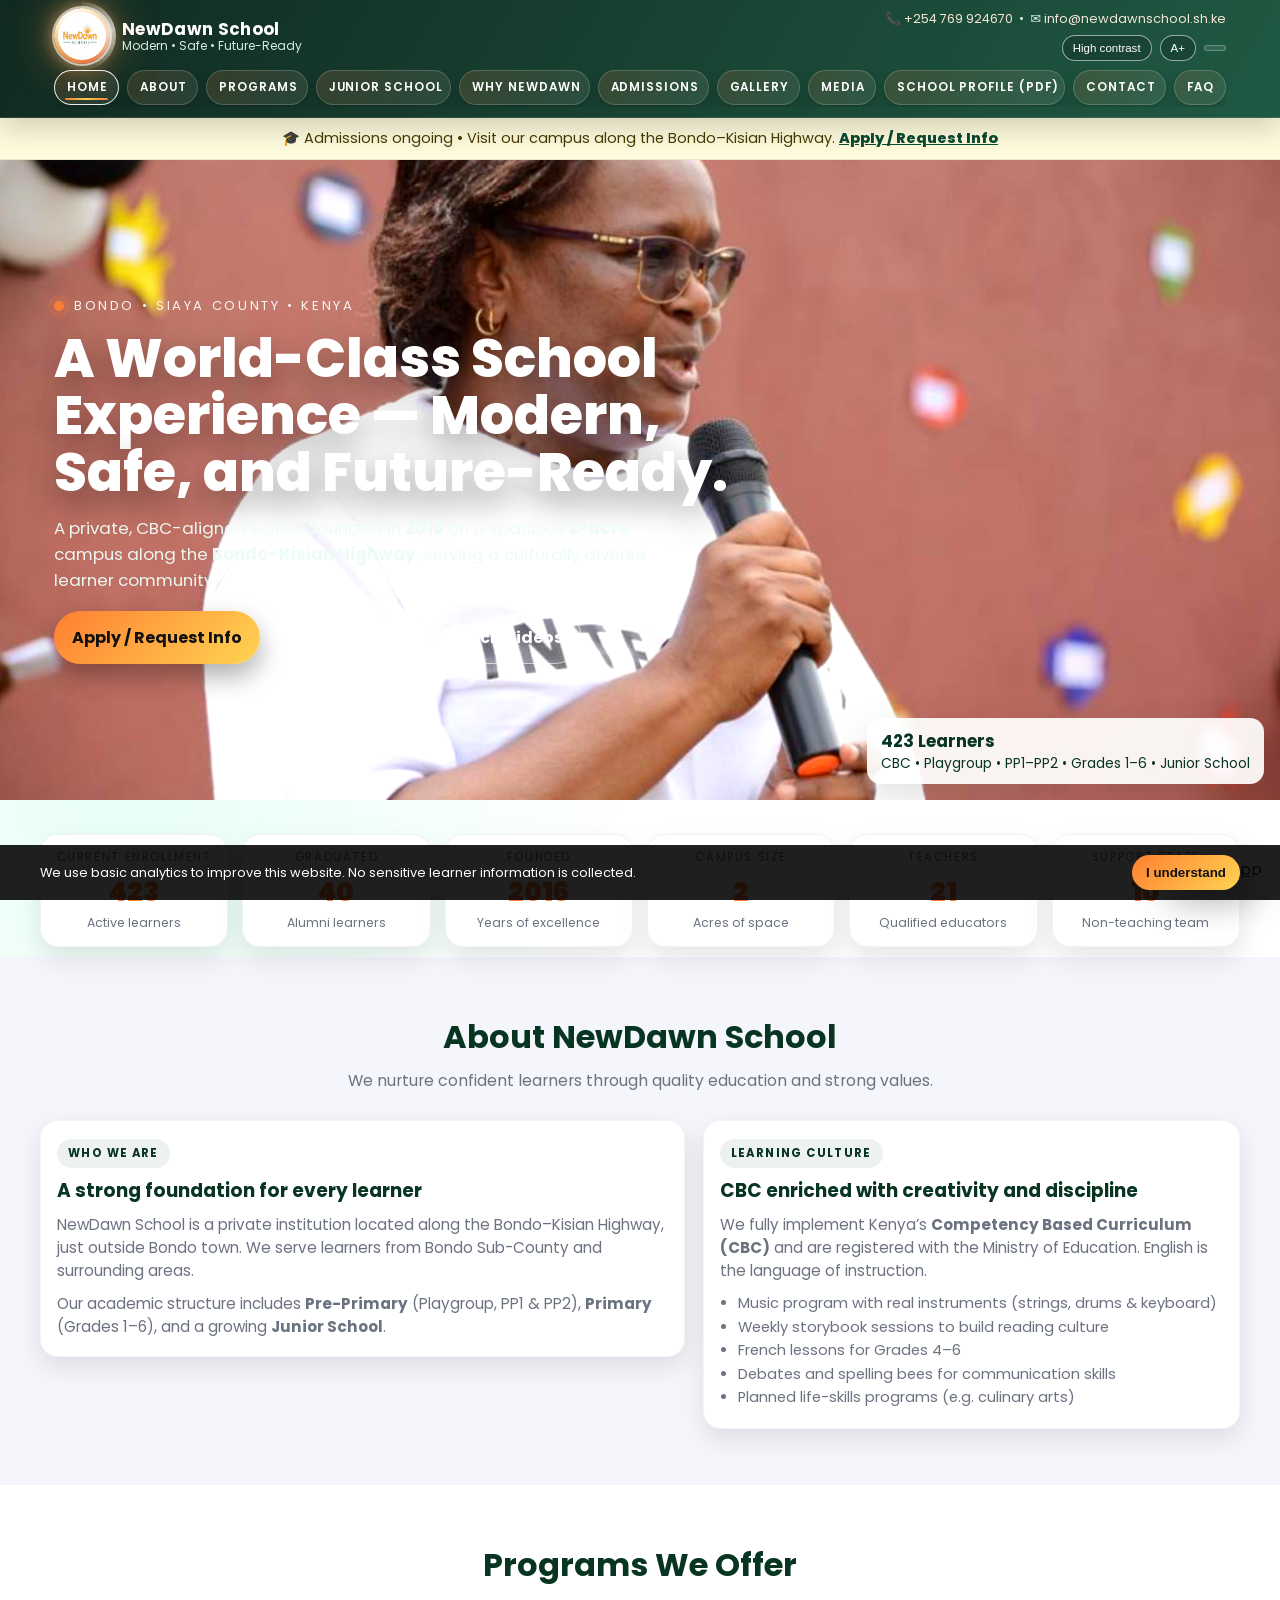
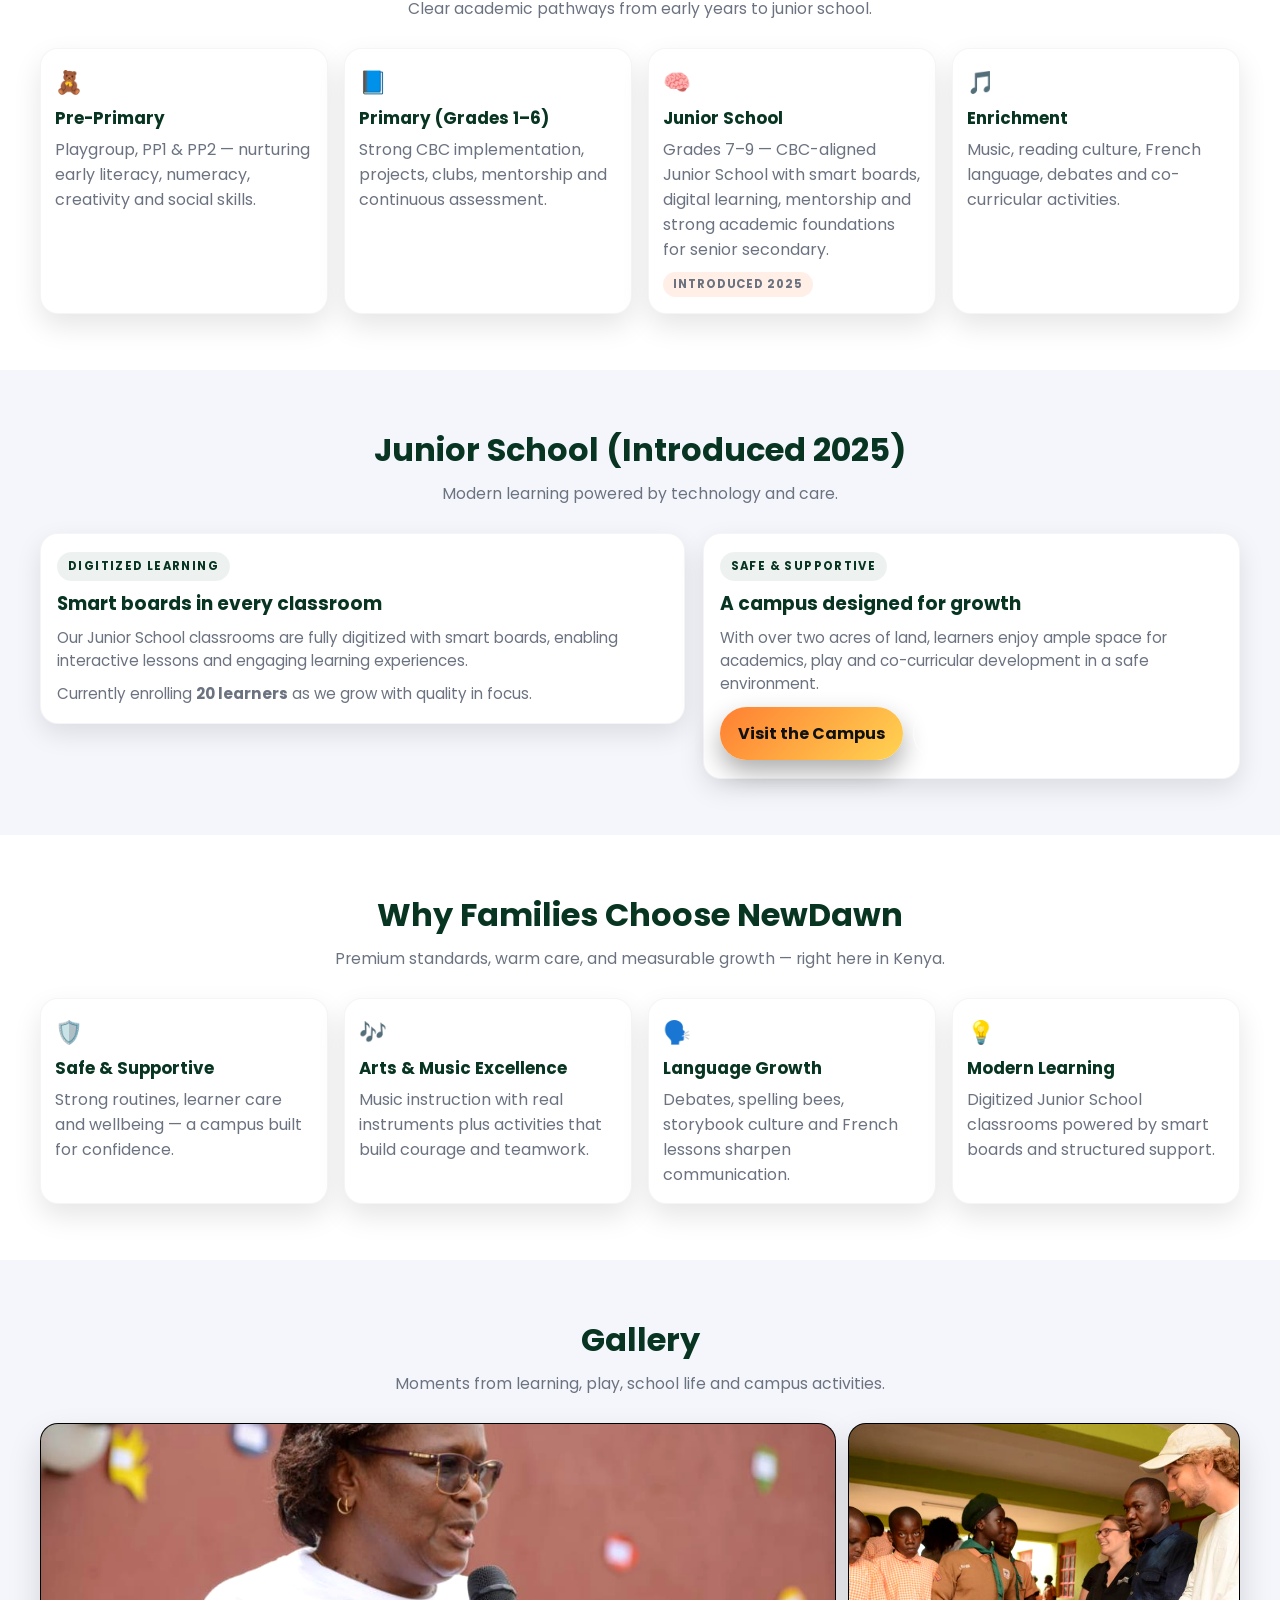
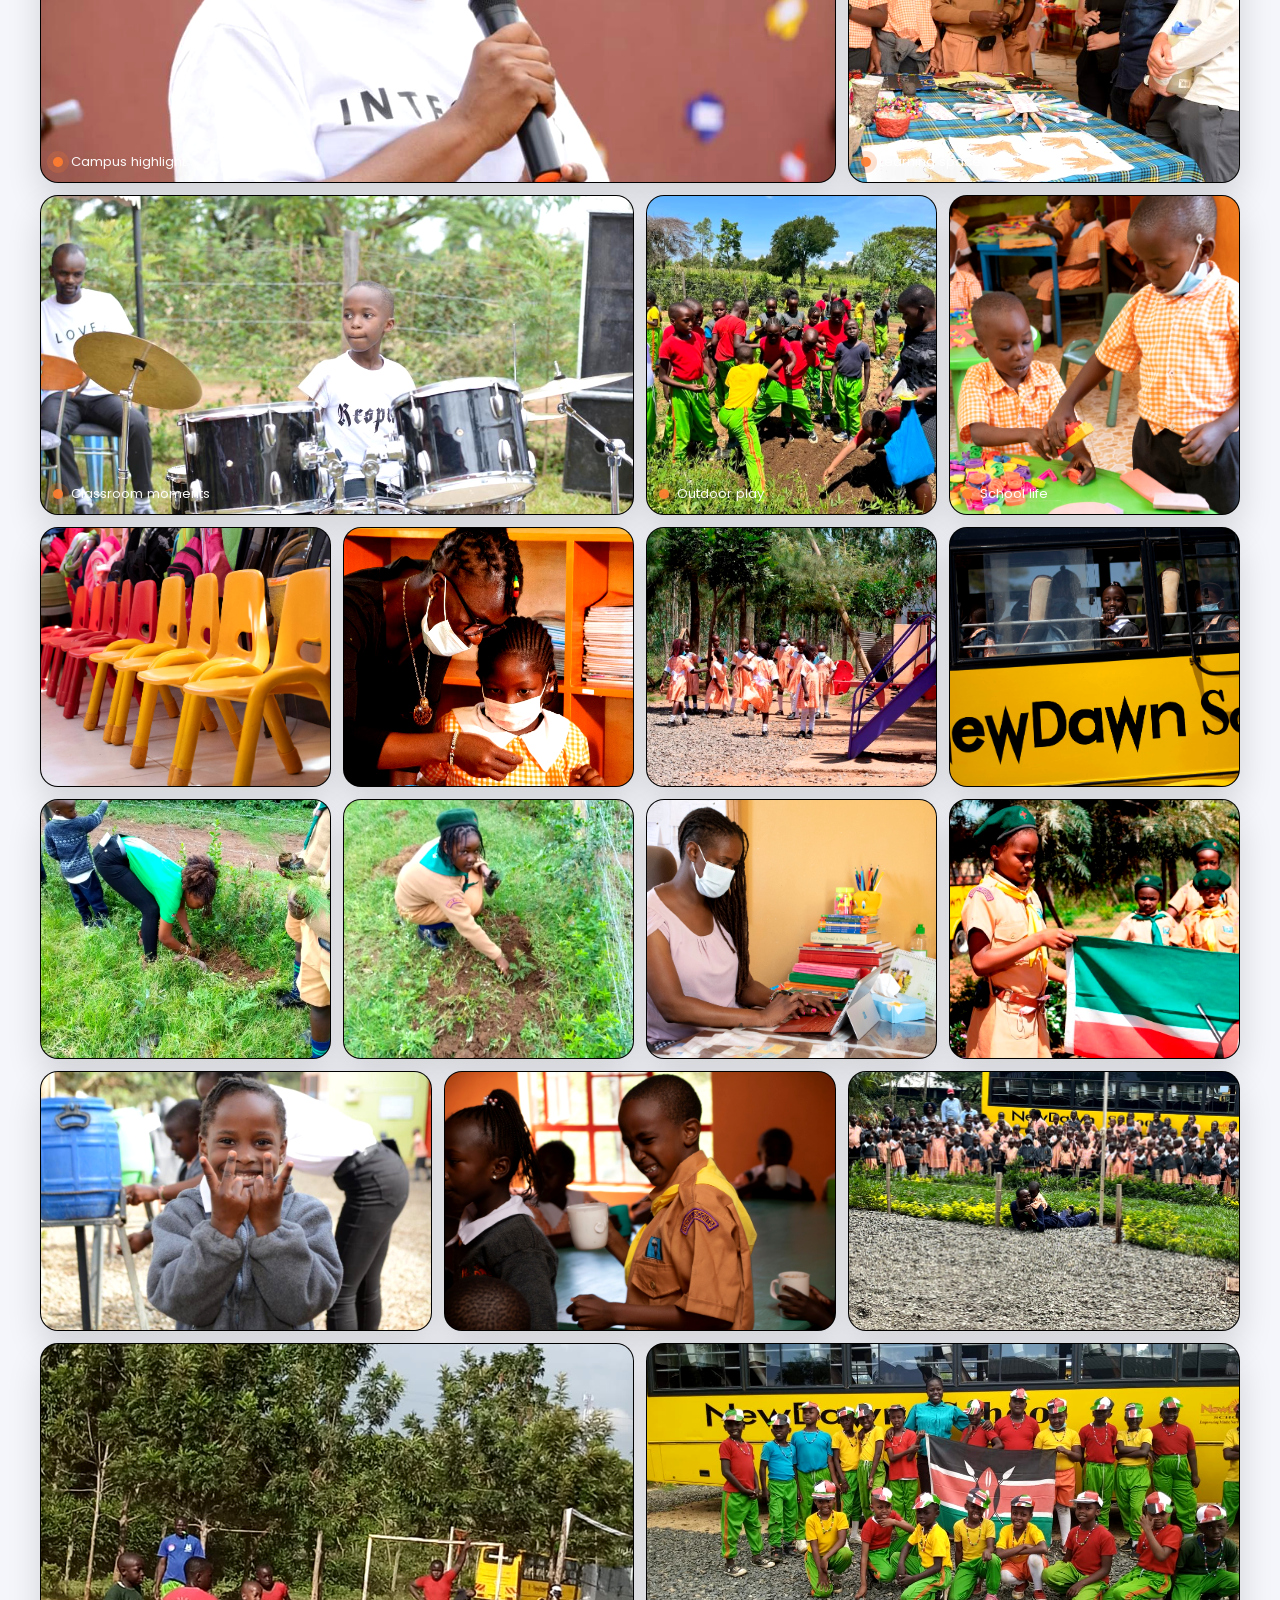
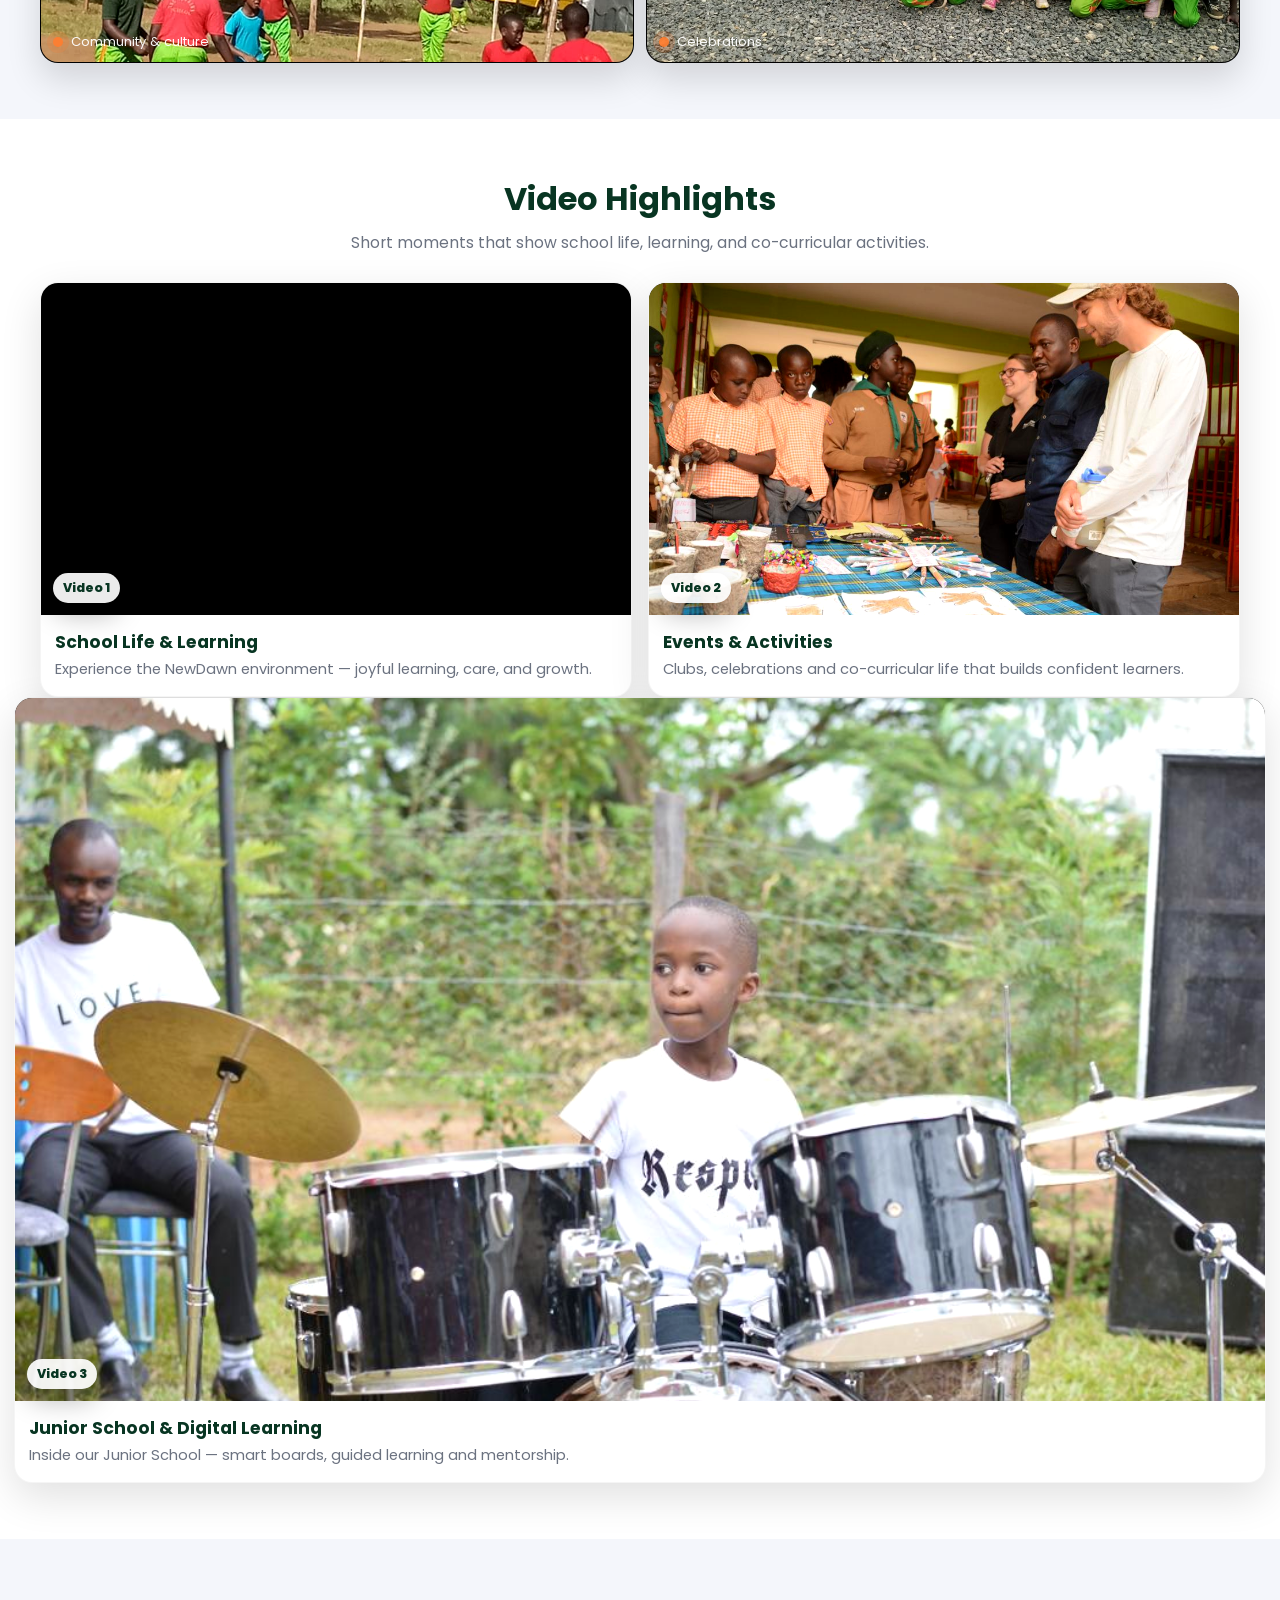
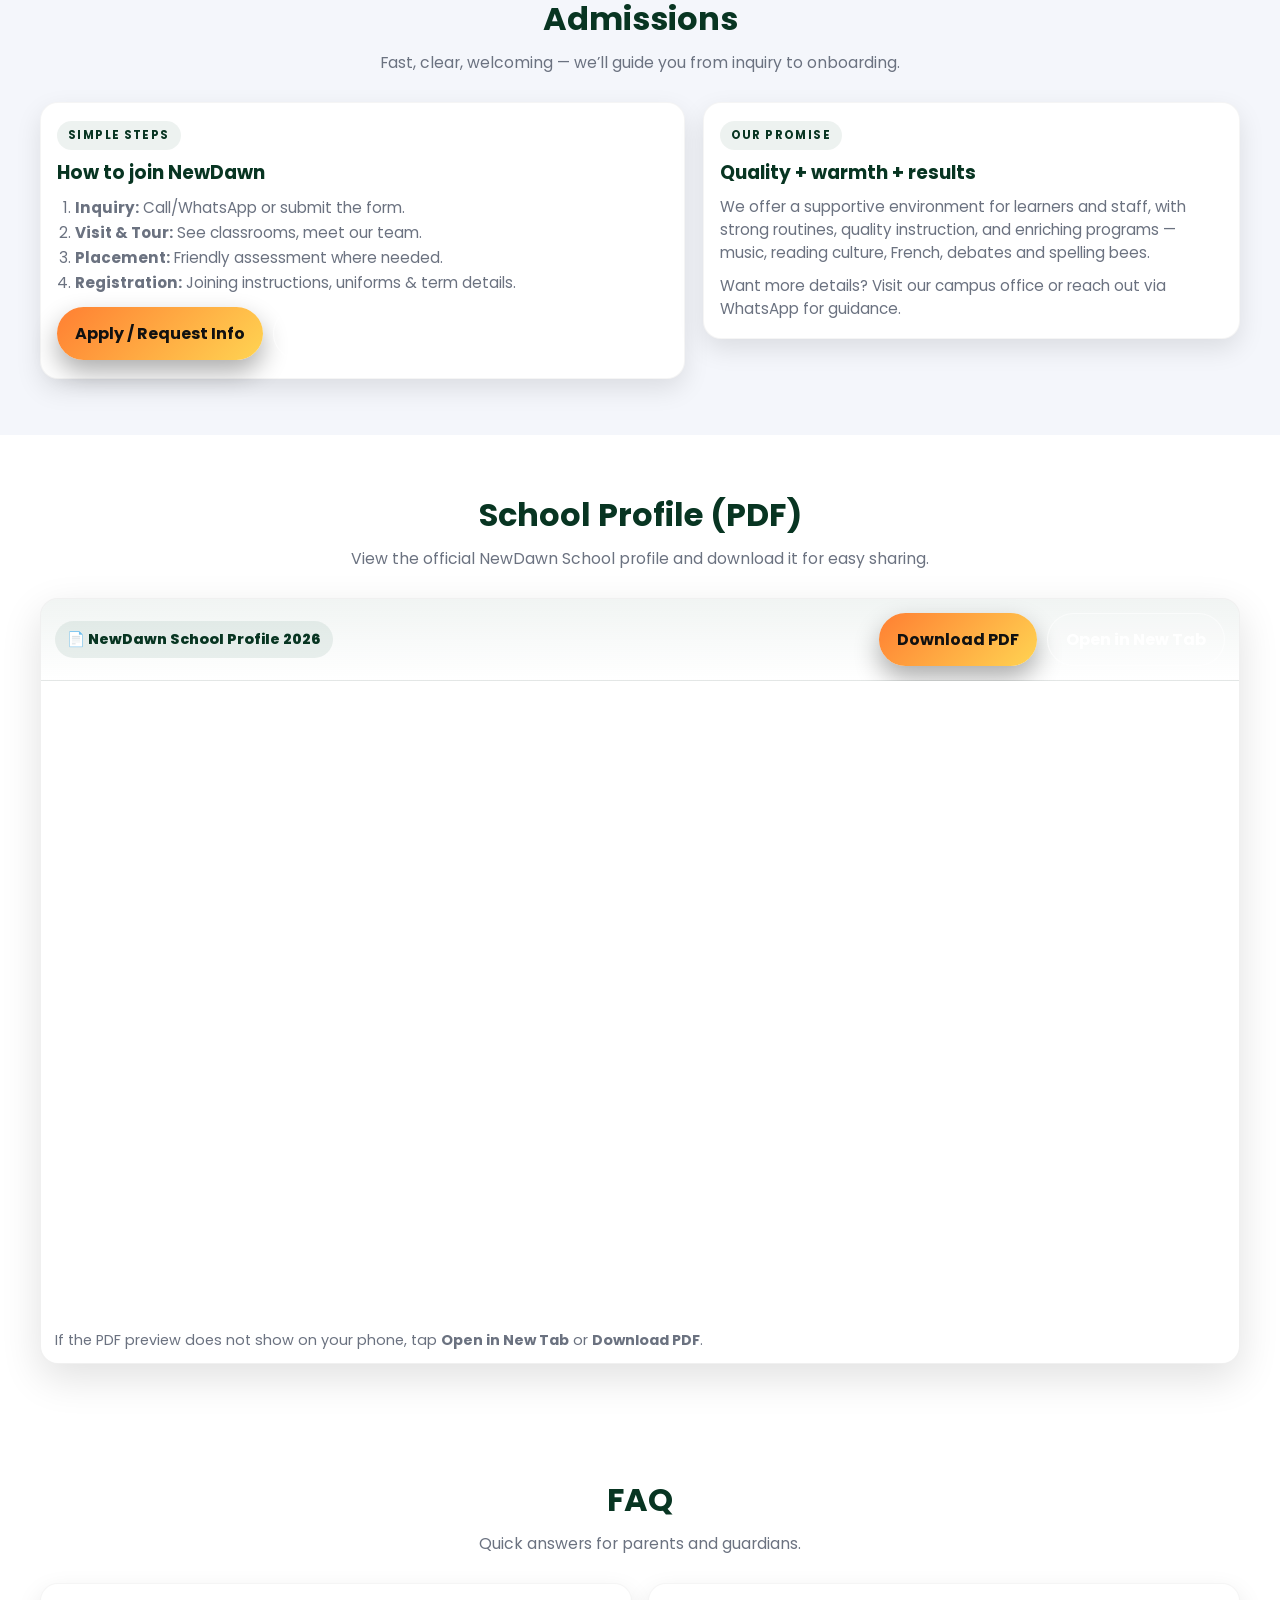
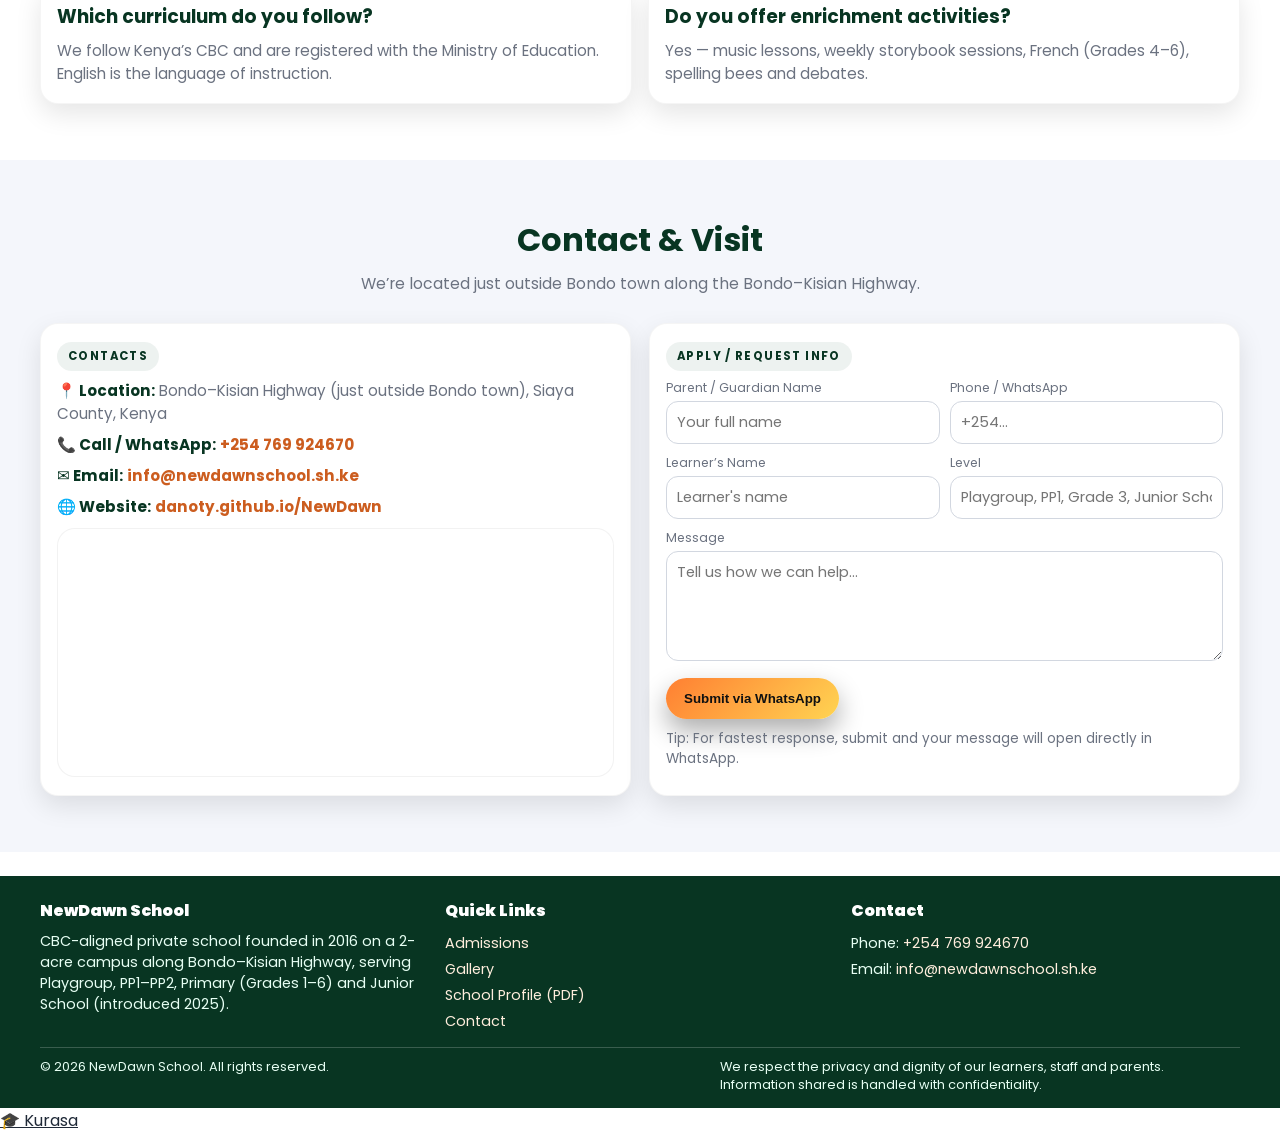
==== index.html @ 6bb5dbfb "Update index.html" ====
<!DOCTYPE html>
<html lang="en-KE">
<head>
  <!-- Favicon -->
<link rel="icon" type="image/png" sizes="32x32" href="logo.png">
<link rel="icon" type="image/png" sizes="192x192" href="logo.png">
<link rel="apple-touch-icon" sizes="180x180" href="logo.png">
<meta name="msapplication-TileImage" content="logo.png">
  
  <meta charset="UTF-8" />
  <meta name="viewport" content="width=device-width,initial-scale=1.0" />
  <meta name="theme-color" content="#0c4b33" />
  <title>NewDawn School – World-Class CBC Learning in Bondo, Kenya</title>

  <!-- SEO -->
  <meta name="description" content="NewDawn School is a private CBC-aligned school founded in 2016 on a spacious 2-acre campus along the Bondo–Kisian Highway, serving Playgroup, PP1–PP2, Primary (Grades 1–6) and Junior School (introduced 2025)." />
  <meta name="keywords" content="NewDawn School, Bondo, Siaya County, Kenya, CBC, Playgroup, PP1, PP2, Primary, Junior School, private school, smart boards, music, French" />
  <meta name="author" content="NewDawn School" />

  <!-- Open Graph (use absolute URLs for better sharing) -->
  <meta property="og:title" content="NewDawn School – Modern, Safe, Future-Ready" />
  <meta property="og:description" content="CBC-aligned private school in Bondo (Playgroup, PP1–PP2, Grades 1–6, Junior School introduced 2025)." />
  <meta property="og:type" content="website" />
  <meta property="og:url" content="https://newdawnschool.sc.ke/" />
  <meta property="og:image" content="https://newdawnschool.sc.ke/01.jpg" />

  <!-- Fonts -->
  <link rel="preconnect" href="https://fonts.googleapis.com" />
  <link rel="preconnect" href="https://fonts.gstatic.com" crossorigin />
  <link href="https://fonts.googleapis.com/css2?family=Poppins:wght@300;400;500;600;700;800&display=swap" rel="stylesheet" />

  <!-- Schema -->
  <script type="application/ld+json">
  {
    "@context":"https://schema.org",
    "@type":"School",
    "name":"NewDawn School",
    "url":"https://newdawnschool.sc.ke/",
    "logo":"https://newdawnschool.sc.ke/logo.png",
    "address":{
      "@type":"PostalAddress",
      "streetAddress":"Bondo–Kisian Highway (just outside Bondo town)",
      "addressLocality":"Bondo",
      "addressRegion":"Siaya County",
      "addressCountry":"KE"
    },
    "telephone":"+254769924670",
    "email":"info@newdawnschool.sh.ke"
  }
    (function(){
  function fixVideo(id){
    const v = document.getElementById(id);
    if(!v) return;

    const makeFallback = () => {
      v.autoplay = false;
      v.loop = false;
      v.controls = true;   // user can press play manually
      v.muted = false;     // allow sound after user interaction
    };

    v.addEventListener('error', makeFallback);

    // If it stays black / never becomes ready, enable controls after 3s
    setTimeout(() => {
      if (v.readyState < 2) makeFallback();
    }, 3000);
  }

  fixVideo('mediaVideo1');
  fixVideo('mediaVideo2');
  fixVideo('mediaVideo3');
    
})();
    // Highlight Junior School card on scroll (subtle emphasis)
(function(){
  const card = document.getElementById('juniorCard');
  if(!card) return;

  const io = new IntersectionObserver(entries => {
    entries.forEach(entry => {
      if(entry.isIntersecting){
        card.style.boxShadow = "0 18px 40px rgba(255,127,50,.25)";
        card.style.transform = "translateY(-2px)";
        setTimeout(() => {
          card.style.boxShadow = "";
          card.style.transform = "";
        }, 1800);
        io.disconnect();
      }
    });
  }, { threshold: 0.4 });

  io.observe(card);
})();


  </script>

  <style>
    :root{
      --primary:#0c4b33;
      --primary-dark:#083522;

      /* Balanced accent palette (more premium) */
      --accent:#ff7f32;
      --accent-2:#ffd452;

      --bg:#ffffff;
      --bg-soft:#f4f6fb;
      --text:#1f2937;
      --muted:#6b7280;

      --radius:18px;
      --shadow:0 14px 40px rgba(0,0,0,.12);
      --shadow-soft:0 10px 26px rgba(0,0,0,.10);
      --max:1200px;

      /* This will be auto-synced by JS (mobile header fix) */
      --headerH:92px;
    }

    *{margin:0;padding:0;box-sizing:border-box}
    html,body{
      font-family:"Poppins",system-ui,-apple-system,Segoe UI,Roboto,Arial,sans-serif;
      color:var(--text);
      background:var(--bg);
      scroll-behavior:smooth;
      overflow-x:hidden
    }

    body.large-font{font-size:18px}

    body.high-contrast{
      --primary:#000;--primary-dark:#000;
      --accent:#ff0;--accent-2:#fff200;
      --bg:#000;--bg-soft:#000;
      --text:#fff;--muted:#e5e7eb;
      background:#000;color:#fff
    }

    a{color:inherit}
    section{scroll-margin-top:calc(var(--headerH) + 22px)}

    @media (prefers-reduced-motion:reduce){
      *{animation:none!important;transition:none!important;scroll-behavior:auto!important}
    }

    /* Skip link */
    .skip-link{
      position:absolute;left:10px;top:-50px;z-index:9999;
      background:#000;color:#fff;padding:10px 12px;border-radius:10px;
      text-decoration:none;font-size:.85rem
    }
    .skip-link:focus{top:10px}

    /* Header */
    header{
      position:fixed;top:0;left:0;right:0;z-index:999;
      background:linear-gradient(120deg, rgba(7,33,24,.96), rgba(12,75,51,.92));
      backdrop-filter: blur(10px);
      border-bottom:1px solid rgba(255,255,255,.12);
      box-shadow:0 10px 28px rgba(0,0,0,.18);
    }
    .hdr{
      max-width:var(--max);
      margin:0 auto;
      padding:10px 14px 8px;
      height:var(--headerH);
      display:flex;
      align-items:center;
      gap:14px;
    }
    .brand{
      display:flex;align-items:center;gap:12px;
      text-decoration:none;color:#fff;
      min-width:260px;
    }
    .logo-mark{
      width:56px;height:56px;border-radius:50%;
      padding:4px;
      background: radial-gradient(circle at 25% 0%, #fff 0, #ffe9c5 30%, #f3b76c 55%, #e46b33 85%);
      box-shadow:
        0 0 0 2px rgba(255,255,255,.6),
        0 0 18px rgba(255,204,128,.65),
        0 0 46px rgba(255,127,50,.55);
      animation: logoPulse 2.8s ease-in-out infinite;
      position:relative;
      flex:0 0 auto;
    }
    .logo-mark:after{
      content:"";
      position:absolute;inset:-6px;border-radius:50%;
      background:conic-gradient(from 0deg, rgba(255,255,255,.08), rgba(255,255,255,.65), rgba(255,255,255,.08), transparent 65%, transparent);
      mix-blend-mode:screen;
      animation:sparkle 5.5s linear infinite;
      pointer-events:none;
    }
    @keyframes logoPulse{0%,100%{transform:translateY(0) scale(1)}50%{transform:translateY(-1px) scale(1.035)}}
    @keyframes sparkle{to{transform:rotate(360deg)}}
    .logo-mark img{
      width:100%;height:100%;border-radius:50%;
      background:#fff;padding:2px;position:relative;z-index:1
    }
    .brand-text{display:flex;flex-direction:column;line-height:1.1;min-width:0}
    .brand-text strong{font-size:1.05rem;letter-spacing:.02em;white-space:nowrap;overflow:hidden;text-overflow:ellipsis}
    .brand-text span{font-size:.75rem;color:#dff7ee;opacity:.95}

    .hdr-right{margin-left:auto;display:flex;flex-direction:column;align-items:flex-end;gap:6px;min-width:250px}
    .top-contact{font-size:.78rem;color:#f0fff8;text-align:right}
    .top-contact a{color:#ffeedd;text-decoration:none}
    .top-contact a:hover{text-decoration:underline}

    .a11y{
      display:flex;align-items:center;gap:8px;font-size:.72rem;color:#fff;
      justify-content:flex-end;
    }
    .a11y-btn{
      border-radius:999px;
      border:1px solid rgba(255,255,255,.55);
      background:rgba(0,0,0,.18);
      color:#fff;
      padding:6px 10px; /* slightly bigger tap target */
      cursor:pointer;
      font-size:.72rem;
      transition:transform .15s ease, background .15s ease;
      white-space:nowrap;
    }
    .a11y-btn:hover{background:rgba(255,255,255,.14);transform:translateY(-1px)}
    #google_translate_element{
      background:rgba(0,0,0,.16);
      border-radius:999px;
      padding:2px 8px;
      overflow:hidden;
      max-height:34px;
    }

    /* One-line Desktop Menu */
    .navrow{
      max-width:var(--max);
      margin:0 auto;
      padding:0 14px 10px;
      display:flex;
      align-items:center;
      gap:10px;
    }
    .nav-toggle{
      display:none;
      background:rgba(0,0,0,.18);
      border:1px solid rgba(255,255,255,.45);
      color:#fff;border-radius:10px;
      padding:10px 12px; /* better tap target */
      cursor:pointer;
      font-size:.9rem;
      align-items:center;gap:8px;
      white-space:nowrap;
    }
    .hamburger{width:18px;height:2px;background:#fff;position:relative;display:inline-block}
    .hamburger:before,.hamburger:after{content:"";position:absolute;left:0;width:18px;height:2px;background:#fff}
    .hamburger:before{top:-6px}
    .hamburger:after{top:6px}

    nav{
      flex:1;
      display:flex;
      align-items:center;
      gap:8px;
      flex-wrap:nowrap;
      overflow-x:auto;
      scrollbar-width:none;
      -ms-overflow-style:none;
      padding-bottom:2px;
    }
    nav::-webkit-scrollbar{display:none}

    nav a{
      color:#fff;text-decoration:none;
      font-weight:600;
      font-size:.76rem;
      letter-spacing:.08em;
      text-transform:uppercase;
      padding:8px 11px;
      border-radius:999px;
      background:linear-gradient(135deg, rgba(255,127,50,.14), rgba(255,255,255,.08));
      border:1px solid rgba(255,255,255,.18);
      box-shadow:0 6px 16px rgba(0,0,0,.18);
      white-space:nowrap;
      position:relative;
      overflow:hidden;
      transition:transform .18s ease, box-shadow .18s ease, border-color .18s ease, background .18s ease;
    }
    nav a:after{
      content:"";
      position:absolute;left:10px;right:10px;bottom:4px;height:2px;border-radius:999px;
      background:linear-gradient(90deg, var(--accent), var(--accent-2), var(--accent));
      transform:scaleX(0);transform-origin:center;
      transition:transform .25s ease;
      opacity:.95
    }
    nav a:hover{transform:translateY(-2px);box-shadow:0 12px 26px rgba(0,0,0,.32);border-color:rgba(255,255,255,.65)}
    nav a:hover:after{transform:scaleX(1)}
    nav a.active{border-color:rgba(255,255,255,.9)}
    nav a.active:after{transform:scaleX(1)}

    /* Announcement */
    .announcement{
      margin-top:var(--headerH);
      background:#fffbdd;
      color:#4a3b00;
      border-bottom:1px solid rgba(0,0,0,.08);
      padding:10px 14px;
      text-align:center;
      font-size:.9rem;
    }
    .announcement a{color:var(--primary);font-weight:800;text-decoration:underline}
    /* Hero with Video Background */
    .hero{
      position:relative;
      height:min(78vh, 640px);
      background:#000;
      overflow:hidden;
    }
    .hero video{
      position:absolute;inset:0;
      width:100%;height:100%;
      object-fit:cover;
      filter:brightness(1.05) contrast(1.08) saturate(1.12);
      transform:scale(1.03);
    }
    ..hero .overlay{
  background:
    radial-gradient(circle at 15% 20%, rgba(255,127,50,.12), transparent 60%),
    linear-gradient(120deg, rgba(0,0,0,.30), rgba(0,0,0,.14) 40%, rgba(12,75,51,.35));
}

    .hero-inner{
      position:relative;
      max-width:var(--max);
      margin:0 auto;
      height:100%;
      padding:0 14px;
      display:flex;
      align-items:center;
    }
    .hero-copy{
      color:#fff;
      max-width:720px;
      animation: heroIn 1.1s ease both;
    }
    @keyframes heroIn{
      from{opacity:0;transform:translateY(18px)}
      to{opacity:1;transform:translateY(0)}
    }
    .kicker{
      text-transform:uppercase;
      letter-spacing:.2em;
      font-size:.82rem;
      opacity:.92;
      display:flex;align-items:center;gap:10px
    }
    .kicker .dot{width:10px;height:10px;border-radius:999px;background:var(--accent);box-shadow:0 0 0 6px rgba(255,127,50,.22)}
    .hero h1{
      font-size:clamp(2rem, 4.2vw, 3.6rem);
      line-height:1.06;
      margin:14px 0 14px;
      font-weight:800;
      text-shadow:0 12px 34px rgba(0,0,0,.45);
    }
    .hero p{
      font-size:1.05rem;
      color:#eefcf6;
      max-width:640px;
      opacity:.96;
    }

    .ctas{margin-top:18px;display:flex;flex-wrap:wrap;gap:10px}
    .btn{
      display:inline-flex;align-items:center;justify-content:center;gap:10px;
      padding:13px 18px;
      border-radius:999px;
      text-decoration:none;
      font-weight:700;
      cursor:pointer;
      border:none;
      transition:transform .15s ease, box-shadow .15s ease, background .15s ease;
      white-space:nowrap;
    }
    .btn.primary{
      background:linear-gradient(135deg, var(--accent), var(--accent-2));
      color:#111;
      box-shadow:0 12px 26px rgba(0,0,0,.32);
    }
    .btn.primary:hover{transform:translateY(-1px);box-shadow:0 18px 34px rgba(0,0,0,.38)}
    .btn.ghost{
      background:rgba(255,255,255,.12);
      color:#fff;
      border:1px solid rgba(255,255,255,.55);
    }
    .btn.ghost:hover{background:rgba(255,255,255,.18);transform:translateY(-1px)}
    .hero-badge{
      position:absolute;right:16px;bottom:16px;
      background:rgba(255,255,255,.92);
      color:var(--primary-dark);
      padding:10px 14px;
      border-radius:14px;
      box-shadow:var(--shadow);
      font-size:.86rem;
    }
    .hero-badge strong{display:block;font-size:1.05rem}

    /* Sections */
    .section{padding:56px 14px}
    .section.alt{background:var(--bg-soft)}
    .inner{max-width:var(--max);margin:0 auto}
    .sec-head{text-align:center;margin-bottom:28px}
    .sec-head h2{font-size:2rem;color:var(--primary-dark);margin-bottom:8px}
    .sec-head p{color:var(--muted);font-size:.98rem}

    /* Animated */
    [data-animate]{opacity:0;transform:translateY(14px);transition:opacity .6s ease, transform .6s ease}
    [data-animate].in-view{opacity:1;transform:none}

    /* Cards / Grid */
    .grid{display:grid;grid-template-columns:repeat(12, minmax(0,1fr));gap:16px}
    .card{
      background:#fff;
      border-radius:var(--radius);
      box-shadow:var(--shadow-soft);
      border:1px solid rgba(0,0,0,.04);
      padding:18px 16px;
    }
    .pill{
      display:inline-block;
      padding:6px 11px;
      border-radius:999px;
      background:rgba(12,75,51,.07);
      color:var(--primary-dark);
      font-size:.72rem;
      letter-spacing:.12em;
      text-transform:uppercase;
      margin-bottom:8px;
      font-weight:700;
    }

    /* Stats */
    .stats{
      background:radial-gradient(circle at 10% 0%, #e8fff6 0, #fff 44%);
      padding:34px 14px 10px;
    }
    .stats-row{
      max-width:var(--max);
      margin:0 auto;
      display:grid;
      grid-template-columns:repeat(6, minmax(0,1fr));
      gap:14px;
    }
    .stat{
      background:#fff;
      border-radius:18px;
      box-shadow:0 12px 28px rgba(0,0,0,.10);
      border:1px solid rgba(12,75,51,.06);
      padding:14px 12px;
      text-align:center;
    }
    .stat .label{font-size:.72rem;color:var(--muted);letter-spacing:.14em;text-transform:uppercase}
    .stat .num{font-size:1.65rem;font-weight:900;color:var(--accent);margin:6px 0 2px}
    .stat .note{font-size:.78rem;color:var(--muted)}

    /* Two-column */
    .two{display:grid;grid-template-columns:minmax(0, 1.2fr) minmax(0, 1fr);gap:18px;align-items:start}

    /* Feature cards */
    .why{display:grid;grid-template-columns:repeat(auto-fit, minmax(240px, 1fr));gap:16px}
    .why .item{
      background:#fff;
      border-radius:18px;
      border:1px solid rgba(0,0,0,.04);
      box-shadow:0 12px 28px rgba(0,0,0,.10);
      padding:16px 14px;
      color:var(--muted);
    }
    .why .item h3{color:var(--primary-dark);margin:6px 0 6px;font-size:1.05rem}
    .icon{font-size:1.4rem}

    /* Gallery */
    .gallery{display:grid;grid-template-columns:repeat(12, minmax(0,1fr));gap:12px}
    .gitem{
      position:relative;border-radius:18px;overflow:hidden;
      box-shadow:0 16px 34px rgba(0,0,0,.14);
      border:1px solid rgba(0,0,0,.06);
      background:#000;transform:translateZ(0);
    }
    .gitem img{
      width:100%;height:100%;object-fit:cover;display:block;
      transform:scale(1.02);
      transition:transform .35s ease, filter .35s ease;
      cursor:zoom-in;
      filter:saturate(1.08) contrast(1.06);
    }
    .gitem:hover img{transform:scale(1.07);filter:saturate(1.18) contrast(1.10)}
    .gcap{
      position:absolute;left:12px;right:12px;bottom:10px;
      color:#fff;font-size:.82rem;
      text-shadow:0 10px 22px rgba(0,0,0,.55);
      opacity:.95;
      display:flex;align-items:center;gap:8px;
    }
    .gcap .shine{
      width:10px;height:10px;border-radius:999px;background:var(--accent);
      box-shadow:0 0 0 6px rgba(255,127,50,.22);
    }
    .span-6{grid-column:span 6}
    .span-4{grid-column:span 4}
    .span-3{grid-column:span 3}
    .span-8{grid-column:span 8}
    .h-260{height:260px}
    .h-320{height:320px}
    .h-360{height:360px}

    /* Lightbox */
    .lightbox{
      position:fixed;inset:0;
      background:rgba(0,0,0,.86);
      display:none;align-items:center;justify-content:center;
      z-index:2000;padding:18px;
    }
    .lightbox.active{display:flex}
    .lightbox img{max-width:94vw;max-height:90vh;border-radius:14px;box-shadow:0 24px 60px rgba(0,0,0,.55)}
    .lb-close{
      position:fixed;top:18px;right:18px;
      border:none;background:rgba(255,255,255,.12);
      color:#fff;border-radius:12px;
      width:44px;height:44px;
      font-size:22px;cursor:pointer;
      display:grid;place-items:center;
    }
    .lb-close:hover{background:rgba(255,255,255,.18)}

    /* Media videos */
    .media-grid{display:grid;grid-template-columns:repeat(auto-fit, minmax(290px, 1fr));gap:16px}
    .vcard{
      background:#fff;border-radius:18px;box-shadow:var(--shadow);
      border:1px solid rgba(0,0,0,.04);overflow:hidden;
    }
    .vwrap{position:relative;background:#000;aspect-ratio:16/9}
    .vwrap video{width:100%;height:100%;object-fit:cover;display:block;filter:saturate(1.1) contrast(1.05)}
    .vtag{
      position:absolute;left:12px;bottom:12px;
      background:rgba(255,255,255,.92);
      color:var(--primary-dark);
      padding:6px 10px;border-radius:999px;
      font-size:.78rem;font-weight:800;
      box-shadow:0 12px 26px rgba(0,0,0,.26);
    }
    .vbody{padding:14px 14px 16px;color:var(--muted);font-size:.92rem}
    .vbody h3{color:var(--primary-dark);margin-bottom:4px}

    /* PDF section */
    .pdfbox{
      background:#fff;border-radius:18px;
      border:1px solid rgba(0,0,0,.06);
      box-shadow:var(--shadow);
      overflow:hidden;
    }
    .pdfbar{
      padding:14px 14px;
      display:flex;gap:12px;flex-wrap:wrap;
      align-items:center;justify-content:space-between;
      border-bottom:1px solid rgba(0,0,0,.06);
      background:linear-gradient(180deg, rgba(12,75,51,.06), rgba(255,255,255,.85));
    }
    .badge{
      display:inline-flex;align-items:center;gap:8px;
      padding:8px 12px;border-radius:999px;
      background:rgba(12,75,51,.08);
      color:var(--primary-dark);
      font-weight:800;font-size:.9rem;
    }
    .pdf-actions{display:flex;gap:10px;flex-wrap:wrap}
    .pdf-frame{width:100%;height:70vh;border:0;background:#fff}
    .pdfnote{padding:12px 14px;color:var(--muted);font-size:.9rem}

    /* Contact */
    .contact{display:grid;grid-template-columns:minmax(0,1fr) minmax(0,1fr);gap:18px;align-items:start}
    .contact p{color:var(--muted);margin-bottom:8px;font-size:.95rem}
    .contact strong{color:var(--primary-dark)}
    .contact a{color:#cc5d1f;text-decoration:none;font-weight:700}
    .contact a:hover{text-decoration:underline}
    form .row{display:flex;gap:10px;flex-wrap:wrap}
    .field{flex:1;min-width:160px;margin-bottom:10px}
    label{display:block;font-size:.78rem;color:var(--muted);margin-bottom:4px}
    input,textarea{
      width:100%;
      padding:10px 10px;
      border-radius:12px;
      border:1px solid #d2d7e0;
      font-family:inherit;
      font-size:.92rem;
      outline:none;
      transition:border .15s ease, box-shadow .15s ease;
      background:#fff;
    }
    input:focus,textarea:focus{border-color:var(--primary);box-shadow:0 0 0 3px rgba(12,75,51,.14)}
    textarea{min-height:110px;resize:vertical}

    .map{border-radius:18px;overflow:hidden;border:1px solid rgba(0,0,0,.05);background:#fff;margin-top:10px}
    .map iframe{width:100%;height:240px;border:0}

    /* WhatsApp & Top */
    .whatsapp{position:fixed;right:18px;bottom:18px;z-index:1100}
    .whatsapp img{
      width:58px;height:58px;border-radius:50%;
      box-shadow:0 18px 34px rgba(0,0,0,.38);
      transition:transform .15s ease;
    }
    .whatsapp img:hover{transform:translateY(-2px)}
    .topbtn{
      position:fixed;left:18px;bottom:18px;z-index:1100;
      background:var(--primary);
      color:#fff;border:none;border-radius:999px;
      padding:10px 14px;
      box-shadow:0 18px 34px rgba(0,0,0,.28);
      cursor:pointer;
      display:none;
      font-weight:800;
    }
    .topbtn.show{display:inline-flex;align-items:center;gap:8px}

    /* Footer */
    footer{
      background:var(--primary-dark);
      color:#fff;
      padding:22px 14px 14px;
      margin-top:24px;
    }
    .finner{
      max-width:var(--max);
      margin:0 auto;
      display:grid;
      grid-template-columns:repeat(auto-fit, minmax(220px, 1fr));
      gap:16px;
    }
    footer a{color:#ffeedd;text-decoration:none}
    footer a:hover{text-decoration:underline}
    .fhead{font-weight:900;margin-bottom:8px}
    .fbottom{
      max-width:var(--max);
      margin:12px auto 0;
      border-top:1px solid rgba(255,255,255,.2);
      padding-top:10px;
      display:flex;flex-wrap:wrap;gap:10px;
      justify-content:space-between;
      font-size:.8rem;
      color:#e7fff4;
    }

    /* Cookie */
    .cookie{
      position:fixed;left:0;right:0;bottom:0;z-index:1500;
      background:rgba(0,0,0,.88);
      color:#fff;
      padding:10px 14px;
      font-size:.8rem;
    }
    .cookie .ci{
      max-width:var(--max);
      margin:0 auto;
      display:flex;align-items:center;justify-content:space-between;
      gap:10px;flex-wrap:wrap;
    }
    .cookie button{
      border:none;border-radius:999px;
      background:linear-gradient(135deg, var(--accent), var(--accent-2));
      color:#111;font-weight:900;
      padding:10px 14px;
      cursor:pointer;
    }

    /* ✅ MOBILE OVERLAP FIX (your screenshot issue) */
    @media (max-width: 980px){
      .hdr{
        height:auto;               /* let it expand */
        flex-wrap:wrap;            /* prevents overlap */
        row-gap:10px;
        padding:10px 14px 10px;
        align-items:center;
      }
      .brand{min-width:0;flex:1 1 auto}
      .hdr-right{
        width:100%;
        min-width:0;
        align-items:flex-start;
      }
      .a11y{
        width:100%;
        justify-content:flex-start;
        flex-wrap:wrap;
        gap:8px;
      }
      .top-contact{display:none}
      .nav-toggle{display:inline-flex}
      nav{display:none;width:100%;padding:10px 0 0}
      nav.open{display:flex;flex-direction:column;align-items:stretch}
      nav a{width:100%;font-size:.84rem}
      .navrow{flex-direction:column;align-items:stretch}
      .two,.contact{grid-template-columns:1fr}
      .stats-row{grid-template-columns:repeat(2, minmax(0,1fr))}
      .hero-badge{display:none}
      .pdf-frame{height:72vh}
    }

    @media (max-width: 520px){
      .brand-text strong{font-size:.98rem}
      .hero{height:560px}
      .stats-row{grid-template-columns:1fr}
      .gallery{grid-template-columns:repeat(6, minmax(0,1fr))}
      .span-8,.span-6,.span-4,.span-3{grid-column:span 6}
      .h-360{height:260px}
      .h-320{height:230px}
      .h-260{height:210px}
    }
    /* ===== Header polish (fix weird spacing) ===== */
:root{
  --headerH: 86px; /* will still be auto-synced by JS, but keep sane default */
}

header{ padding-bottom: 0; }

.hdr{
  padding: 8px 14px;
  height: auto;              /* ✅ stop forcing tall header */
  min-height: 70px;
  align-items: center;
}

.hdr-right{
  min-width: 0;
  gap: 8px;
  align-items: flex-end;
}

.top-contact{
  font-size: .8rem;
  opacity: .95;
  line-height: 1.25;
}

.a11y{
  gap: 8px;
  flex-wrap: nowrap;
}

#a11yRow, .a11y { /* safe even if id doesn't exist */
  display:flex;
  align-items:center;
  justify-content:flex-end;
}
/* ===== Nav row tighten + better balance ===== */
.navrow{
  padding: 0 14px 10px;  /* reduced */
  margin-top: -2px;      /* pulls nav slightly up */
}

nav a{
  font-size: .74rem;
  padding: 8px 12px;
  border-radius: 999px;
}

@media (min-width: 981px){
  nav{ justify-content: center; } /* ✅ makes it look premium and balanced */
}
/* ===== Google Translate restyle (blend with theme) ===== */
#google_translate_element{
  background: rgba(255,255,255,.10);
  border: 1px solid rgba(255,255,255,.28);
  border-radius: 999px;
  padding: 2px 10px;
  max-height: 36px;
  display:flex;
  align-items:center;
}

/* hide the ugly default icon spacing */
.goog-te-gadget{ font-family: inherit !important; color:#fff !important; }
.goog-te-gadget span{ display:none !important; }

/* dropdown */
.goog-te-combo{
  background: transparent !important;
  color:#fff !important;
  border:none !important;
  outline:none !important;
  font-family: inherit !important;
  font-size: .82rem !important;
  padding: 6px 6px !important;
}

/* remove the big translate toolbar space if it appears */
body{ top:0 !important; }
.goog-te-banner-frame{ display:none !important; }
/* ===== Layout: brand left / tools right ===== */
.hdr{
  display:flex;
  justify-content: space-between;
}

.brand{ min-width: 240px; }

@media (max-width: 980px){
  .hdr{ align-items:flex-start; }
  .top-contact{ display:none; }
}
    /* Junior School badge */
.js-badge{
  display:inline-block;
  margin-top:10px;
  padding:4px 10px;
  border-radius:999px;
  font-size:.72rem;
  font-weight:700;
  letter-spacing:.08em;
  text-transform:uppercase;
  background:rgba(255,127,50,.12);
  color:var(--accent-dark);
}
/* ===== Floating kurasa Engage Button ===== */
.kurasa-btn{
  position:fixed;
  right:18px;
  bottom:92px; /* sits nicely above WhatsApp */
  z-index:1200;

  background:linear-gradient(135deg, var(--accent), var(--accent-2));
  color:#111;
  font-weight:900;
  text-decoration:none;

  padding:14px 18px;
  border-radius:18px;
  box-shadow:0 18px 34px rgba(0,0,0,.38);

  text-align:center;
  line-height:1.2;
  font-size:.9rem;

  transition:transform .15s ease, box-shadow .15s ease;
}

.kurasa-btn span{
  display:block;
  font-size:.72rem;
  font-weight:700;
  letter-spacing:.08em;
  text-transform:uppercase;
}

.kurasa-btn:hover{
  transform:translateY(-2px) scale(1.02);
  box-shadow:0 24px 44px rgba(0,0,0,.45);
}

/* Mobile tweak */
@media (max-width:520px){
  .kurasa-btn{
    right:14px;
    bottom:86px;
    padding:12px 14px;
    font-size:.82rem;
  }
}


  </style>
</head>
<body>
  <a class="skip-link" href="#mainContent">Skip to main content</a>

  <header role="banner">
    <div class="hdr">
      <a class="brand" href="#home" aria-label="NewDawn School homepage">
        <div class="logo-mark">
          <img src="logo.png" alt="NewDawn School Logo" loading="eager" />
        </div>
        <div class="brand-text">
          <strong>NewDawn School</strong>
          <span>Modern • Safe • Future-Ready</span>
        </div>
      </a>

      <div class="hdr-right">
        <div class="top-contact">
          📞 <a href="tel:+254769924670">+254 769 924670</a> &nbsp;•&nbsp;
          ✉️ <a href="mailto:info@newdawnschool.sh.ke">info@newdawnschool.sh.ke</a>
        </div>

        <div class="a11y" aria-label="Accessibility and language options">
          <button class="a11y-btn" id="contrastToggle" type="button">High contrast</button>
          <button class="a11y-btn" id="fontToggle" type="button">A+</button>
          <div id="google_translate_element" aria-label="Translate this page"></div>
        </div>
      </div>
    </div>

    <div class="navrow">
      <button class="nav-toggle" id="navToggle"
        aria-label="Toggle navigation"
        aria-controls="mainNav"
        aria-expanded="false">
        <span class="hamburger" aria-hidden="true"></span> Menu
      </button>

      <nav id="mainNav" aria-label="Main navigation">
        <a href="#home"><span>Home</span></a>
        <a href="#about"><span>About</span></a>
        <a href="#programs"><span>Programs</span></a>
        <a href="#junior"><span>Junior School</span></a>
        <a href="#why"><span>Why NewDawn</span></a>
        <a href="#admissions"><span>Admissions</span></a>
        <a href="#gallery"><span>Gallery</span></a>
        <a href="#media"><span>Media</span></a>
        <a href="#profile"><span>School Profile (PDF)</span></a>
        <a href="#contact"><span>Contact</span></a>
        <a href="#faq"><span>FAQ</span></a>
      </nav>
    </div>
  </header>

  <div class="announcement" role="status" aria-live="polite">
    🎓 Admissions ongoing • Visit our campus along the Bondo–Kisian Highway.
    <a href="#admissions">Apply / Request Info</a>
  </div>

  <main id="mainContent" tabindex="-1">

    <!-- HERO -->
    <section class="hero" id="home" aria-label="NewDawn School hero section">
      <video id="mediaVideo1" autoplay muted loop playsinline preload="metadata" poster="01.jpg">
  <source src="video1.mp4" type="video/mp4" />
</video>
      <div class="overlay" aria-hidden="true"></div>

      <div class="hero-inner">
        <div class="hero-copy">
          <div class="kicker"><span class="dot" aria-hidden="true"></span> BONDO • SIAYA COUNTY • KENYA</div>
          <h1>A World-Class School Experience — Modern, Safe, and Future-Ready.</h1>
          <p>
            A private, CBC-aligned school founded in <strong>2016</strong> on a spacious <strong>2-acre</strong> campus along
            the <strong>Bondo–Kisian Highway</strong>, serving a culturally diverse learner community.
          </p>

          <div class="ctas">
            <a class="btn primary" href="#admissions">Apply / Request Info</a>
            <a class="btn ghost" href="#gallery">View Gallery</a>
            <a class="btn ghost" href="#media">Watch Videos</a>
          </div>
        </div>
      </div>

      <div class="hero-badge" aria-label="Quick stats">
        <strong>423 Learners</strong>
        CBC • Playgroup • PP1–PP2 • Grades 1–6 • Junior School
      </div>
    </section>
    <!-- STATS -->
    <section class="stats" aria-label="School statistics">
      <div class="stats-row" data-animate>
        <div class="stat">
          <div class="label">Current Enrollment</div>
          <div class="num">423</div>
          <div class="note">Active learners</div>
        </div>
        <div class="stat">
          <div class="label">Graduated</div>
          <div class="num">40</div>
          <div class="note">Alumni learners</div>
        </div>
        <div class="stat">
          <div class="label">Founded</div>
          <div class="num">2016</div>
          <div class="note">Years of excellence</div>
        </div>
        <div class="stat">
          <div class="label">Campus Size</div>
          <div class="num">2</div>
          <div class="note">Acres of space</div>
        </div>
        <div class="stat">
          <div class="label">Teachers</div>
          <div class="num">21</div>
          <div class="note">Qualified educators</div>
        </div>
        <div class="stat">
          <div class="label">Support Staff</div>
          <div class="num">10</div>
          <div class="note">Non-teaching team</div>
        </div>
      </div>
    </section>

    <!-- ABOUT -->
    <section class="section alt" id="about">
      <div class="inner">
        <div class="sec-head" data-animate>
          <h2>About NewDawn School</h2>
          <p>We nurture confident learners through quality education and strong values.</p>
        </div>

        <div class="two">
          <div class="card" data-animate>
            <span class="pill">Who We Are</span>
            <h3 style="color:var(--primary-dark);margin-bottom:8px;">
              A strong foundation for every learner
            </h3>
            <p style="color:var(--muted);font-size:.95rem;">
              NewDawn School is a private institution located along the Bondo–Kisian Highway,
              just outside Bondo town. We serve learners from Bondo Sub-County and surrounding areas.
            </p>
            <p style="color:var(--muted);font-size:.95rem;margin-top:10px;">
              Our academic structure includes <strong>Pre-Primary</strong> (Playgroup, PP1 & PP2),
              <strong>Primary</strong> (Grades 1–6), and a growing <strong>Junior School</strong>.
            </p>
          </div>

          <div class="card" data-animate>
            <span class="pill">Learning Culture</span>
            <h3 style="color:var(--primary-dark);margin-bottom:8px;">
              CBC enriched with creativity and discipline
            </h3>
            <p style="color:var(--muted);font-size:.95rem;">
              We fully implement Kenya’s <strong>Competency Based Curriculum (CBC)</strong>
              and are registered with the Ministry of Education. English is the language of instruction.
            </p>
            <ul style="margin-top:10px;padding-left:18px;color:var(--muted);font-size:.92rem;line-height:1.6;">
              <li>Music program with real instruments (strings, drums & keyboard)</li>
              <li>Weekly storybook sessions to build reading culture</li>
              <li>French lessons for Grades 4–6</li>
              <li>Debates and spelling bees for communication skills</li>
              <li>Planned life-skills programs (e.g. culinary arts)</li>
            </ul>
          </div>
        </div>
      </div>
    </section>

    <!-- PROGRAMS -->
    <section class="section" id="programs">
      <div class="inner">
        <div class="sec-head" data-animate>
          <h2>Programs We Offer</h2>
          <p>Clear academic pathways from early years to junior school.</p>
        </div>

        <div class="why" data-animate>
          <div class="item">
            <div class="icon">🧸</div>
            <h3>Pre-Primary</h3>
            <p>
              Playgroup, PP1 & PP2 — nurturing early literacy, numeracy,
              creativity and social skills.
            </p>
          </div>
          <div class="item">
            <div class="icon">📘</div>
            <h3>Primary (Grades 1–6)</h3>
            <p>
              Strong CBC implementation, projects, clubs,
              mentorship and continuous assessment.
            </p>
          </div>
          <div class="item" id="juniorCard">
  <div class="icon" aria-hidden="true">🧠</div>
  <h3>Junior School</h3>
  <p>
    Grades 7–9 — CBC-aligned Junior School with smart boards, digital learning,
    mentorship and strong academic foundations for senior secondary.
  </p>
  <span class="js-badge">Introduced 2025</span>
</div>
        <div class="item">
            <div class="icon">🎵</div>
            <h3>Enrichment</h3>
            <p>
              Music, reading culture, French language,
              debates and co-curricular activities.
            </p>
          </div>
        </div>
      </div>
    </section>

    <!-- JUNIOR SCHOOL -->
    <section class="section alt" id="junior">
      <div class="inner">
        <div class="sec-head" data-animate>
          <h2>Junior School (Introduced 2025)</h2>
          <p>Modern learning powered by technology and care.</p>
        </div>

        <div class="two">
          <div class="card" data-animate>
            <span class="pill">Digitized Learning</span>
            <h3 style="color:var(--primary-dark);margin-bottom:8px;">
              Smart boards in every classroom
            </h3>
            <p style="color:var(--muted);font-size:.95rem;">
              Our Junior School classrooms are fully digitized with smart boards,
              enabling interactive lessons and engaging learning experiences.
            </p>
            <p style="color:var(--muted);font-size:.95rem;margin-top:10px;">
              Currently enrolling <strong>20 learners</strong> as we grow with quality in focus.
            </p>
          </div>

          <div class="card" data-animate>
            <span class="pill">Safe & Supportive</span>
            <h3 style="color:var(--primary-dark);margin-bottom:8px;">
              A campus designed for growth
            </h3>
            <p style="color:var(--muted);font-size:.95rem;">
              With over two acres of land, learners enjoy ample space for academics,
              play and co-curricular development in a safe environment.
            </p>
            <div style="margin-top:12px;display:flex;gap:10px;flex-wrap:wrap;">
              <a class="btn primary" href="#contact">Visit the Campus</a>
              <a class="btn ghost" href="#media">Watch Videos</a>
            </div>
          </div>
        </div>
      </div>
    </section>
    <!-- WHY -->
    <section class="section" id="why">
      <div class="inner">
        <div class="sec-head" data-animate>
          <h2>Why Families Choose NewDawn</h2>
          <p>Premium standards, warm care, and measurable growth — right here in Kenya.</p>
        </div>

        <div class="why" data-animate>
          <div class="item">
            <div class="icon">🛡️</div>
            <h3>Safe & Supportive</h3>
            <p>Strong routines, learner care and wellbeing — a campus built for confidence.</p>
          </div>
          <div class="item">
            <div class="icon">🎶</div>
            <h3>Arts & Music Excellence</h3>
            <p>Music instruction with real instruments plus activities that build courage and teamwork.</p>
          </div>
          <div class="item">
            <div class="icon">🗣️</div>
            <h3>Language Growth</h3>
            <p>Debates, spelling bees, storybook culture and French lessons sharpen communication.</p>
          </div>
          <div class="item">
            <div class="icon">💡</div>
            <h3>Modern Learning</h3>
            <p>Digitized Junior School classrooms powered by smart boards and structured support.</p>
          </div>
        </div>
      </div>
    </section>

    <!-- GALLERY -->
    <section class="section alt" id="gallery">
      <div class="inner">
        <div class="sec-head" data-animate>
          <h2>Gallery</h2>
          <p>Moments from learning, play, school life and campus activities.</p>
        </div>

        <div class="gallery" data-animate aria-label="Photo gallery">
          <!-- Premium hero tiles -->
          <div class="gitem span-8 h-360">
            <img class="gallery-img" src="01.jpg" alt="Campus highlight" loading="lazy" />
            <div class="gcap"><span class="shine"></span>Campus highlight</div>
          </div>

          <div class="gitem span-4 h-360">
            <img class="gallery-img" src="02.jpg" alt="Learning space" loading="lazy" />
            <div class="gcap"><span class="shine"></span>Learning space</div>
          </div>

          <div class="gitem span-6 h-320">
            <img class="gallery-img" src="03.jpg" alt="Classroom moments" loading="lazy" />
            <div class="gcap"><span class="shine"></span>Classroom moments</div>
          </div>

          <div class="gitem span-3 h-320">
            <img class="gallery-img" src="04.jpg" alt="Outdoor play" loading="lazy" />
            <div class="gcap"><span class="shine"></span>Outdoor play</div>
          </div>

          <div class="gitem span-3 h-320">
            <img class="gallery-img" src="05.jpg" alt="School life" loading="lazy" />
            <div class="gcap"><span class="shine"></span>School life</div>
          </div>

          <!-- Your numbered images -->
          <div class="gitem span-3 h-260"><img class="gallery-img" src="1.jpg" alt="NewDawn moment 1" loading="lazy" /></div>
          <div class="gitem span-3 h-260"><img class="gallery-img" src="2.jpg" alt="NewDawn moment 2" loading="lazy" /></div>
          <div class="gitem span-3 h-260"><img class="gallery-img" src="3.jpg" alt="NewDawn moment 3" loading="lazy" /></div>
          <div class="gitem span-3 h-260"><img class="gallery-img" src="4.jpg" alt="NewDawn moment 4" loading="lazy" /></div>

          <div class="gitem span-3 h-260"><img class="gallery-img" src="5.jpg" alt="NewDawn moment 5" loading="lazy" /></div>
          <div class="gitem span-3 h-260"><img class="gallery-img" src="6.jpg" alt="NewDawn moment 6" loading="lazy" /></div>
          <div class="gitem span-3 h-260"><img class="gallery-img" src="7.jpg" alt="NewDawn moment 7" loading="lazy" /></div>
          <div class="gitem span-3 h-260"><img class="gallery-img" src="8.jpg" alt="NewDawn moment 8" loading="lazy" /></div>

          <div class="gitem span-4 h-260"><img class="gallery-img" src="9.jpg" alt="NewDawn moment 9" loading="lazy" /></div>
          <div class="gitem span-4 h-260"><img class="gallery-img" src="0.jpg" alt="NewDawn moment 0" loading="lazy" /></div>
          <div class="gitem span-4 h-260"><img class="gallery-img" src="06.jpg" alt="Campus highlight 06" loading="lazy" /></div>

          <div class="gitem span-6 h-320">
            <img class="gallery-img" src="07.jpg" alt="Community and culture" loading="lazy" />
            <div class="gcap"><span class="shine"></span>Community & culture</div>
          </div>

          <div class="gitem span-6 h-320">
            <img class="gallery-img" src="08.jpg" alt="Celebrations" loading="lazy" />
            <div class="gcap"><span class="shine"></span>Celebrations</div>
          </div>
        </div>
      </div>
    </section>
    <!-- MEDIA -->
    <section class="section" id="media">
      <div class="inner">
        <div class="sec-head" data-animate>
          <h2>Video Highlights</h2>
          <p>Short moments that show school life, learning, and co-curricular activities.</p>
        </div>

        <div class="media-grid" data-animate>
          <div class="vcard">
            <div class="vwrap">
              <video autoplay muted loop playsinline preload="metadata">
                <source src="video1.mp4" type="video/mp4" />
              </video>
              <div class="vtag">Video 1</div>
            </div>
            <div class="vbody">
              <h3>School Life & Learning</h3>
              <p>Experience the NewDawn environment — joyful learning, care, and growth.</p>
            </div>
          </div>

          <div class="vcard">
            <div class="vwrap">
              <video id="mediaVideo2" autoplay muted loop playsinline preload="metadata" poster="02.jpg">
  <source src="video2.mp4" type="video/mp4" />
</video>
              <div class="vtag">Video 2</div>
            </div>
            <div class="vbody">
              <h3>Events & Activities</h3>
              <p>Clubs, celebrations and co-curricular life that builds confident learners.</p>
            </div>
          </div>
        </div>
      </div>
      <!-- Video 3 -->
<div class="vcard">
  <div class="vwrap">
    <video id="mediaVideo3"
           autoplay
           muted
           loop
           playsinline
           preload="metadata"
           poster="03.jpg">
      <source src="video3.mp4" type="video/mp4" />
      Your browser does not support the video tag.
    </video>
    <div class="vtag">Video 3</div>
  </div>
  <div class="vbody">
    <h3>Junior School & Digital Learning</h3>
    <p>Inside our Junior School — smart boards, guided learning and mentorship.</p>
  </div>
</div>
    </section>

    <!-- ADMISSIONS -->
    <section class="section alt" id="admissions">
      <div class="inner">
        <div class="sec-head" data-animate>
          <h2>Admissions</h2>
          <p>Fast, clear, welcoming — we’ll guide you from inquiry to onboarding.</p>
        </div>

        <div class="two">
          <div class="card" data-animate>
            <span class="pill">Simple Steps</span>
            <h3 style="color:var(--primary-dark);margin-bottom:8px;">How to join NewDawn</h3>
            <ol style="padding-left:18px;color:var(--muted);font-size:.95rem;line-height:1.65;">
              <li><strong>Inquiry:</strong> Call/WhatsApp or submit the form.</li>
              <li><strong>Visit & Tour:</strong> See classrooms, meet our team.</li>
              <li><strong>Placement:</strong> Friendly assessment where needed.</li>
              <li><strong>Registration:</strong> Joining instructions, uniforms & term details.</li>
            </ol>
            <div style="margin-top:12px;display:flex;gap:10px;flex-wrap:wrap;">
              <a class="btn primary" href="#contact">Apply / Request Info</a>
              <a class="btn ghost" href="tel:+254769924670">Call Now</a>
            </div>
          </div>

          <div class="card" data-animate>
            <span class="pill">Our Promise</span>
            <h3 style="color:var(--primary-dark);margin-bottom:8px;">Quality + warmth + results</h3>
            <p style="color:var(--muted);font-size:.95rem;">
              We offer a supportive environment for learners and staff, with strong routines,
              quality instruction, and enriching programs — music, reading culture, French,
              debates and spelling bees.
            </p>
            <p style="color:var(--muted);font-size:.95rem;margin-top:10px;">
              Want more details? Visit our campus office or reach out via WhatsApp for guidance.
            </p>
          </div>
        </div>
      </div>
    </section>

    <!-- PDF PROFILE -->
    <section class="section" id="profile">
      <div class="inner">
        <div class="sec-head" data-animate>
          <h2>School Profile (PDF)</h2>
          <p>View the official NewDawn School profile and download it for easy sharing.</p>
        </div>

        <div class="pdfbox" data-animate>
          <div class="pdfbar">
            <div class="badge">📄 NewDawn School Profile 2026</div>
            <div class="pdf-actions">
              <a class="btn primary" href="NewDawn%20School%20Profile%202026.pdf" download>
                Download PDF
              </a>
              <a class="btn ghost" href="NewDawn%20School%20Profile%202026.pdf" target="_blank" rel="noopener">
                Open in New Tab
              </a>
            </div>
          </div>

          <!-- Embedded PDF -->
          <iframe
            class="pdf-frame"
            title="NewDawn School Profile 2026 PDF"
            src="NewDawn%20School%20Profile%202026.pdf">
          </iframe>

          <div class="pdfnote">
            If the PDF preview does not show on your phone, tap <strong>Open in New Tab</strong> or <strong>Download PDF</strong>.
          </div>
        </div>
      </div>
    </section>
    <!-- FAQ -->
    <section class="section" id="faq">
      <div class="inner">
        <div class="sec-head" data-animate>
          <h2>FAQ</h2>
          <p>Quick answers for parents and guardians.</p>
        </div>

        <div class="grid" data-animate>
          <div class="card" style="grid-column:span 6">
            <h3 style="color:var(--primary-dark);margin-bottom:8px;">Which curriculum do you follow?</h3>
            <p style="color:var(--muted);font-size:.95rem;">
              We follow Kenya’s CBC and are registered with the Ministry of Education. English is the language of instruction.
            </p>
          </div>
          <div class="card" style="grid-column:span 6">
            <h3 style="color:var(--primary-dark);margin-bottom:8px;">Do you offer enrichment activities?</h3>
            <p style="color:var(--muted);font-size:.95rem;">
              Yes — music lessons, weekly storybook sessions, French (Grades 4–6), spelling bees and debates.
            </p>
          </div>
        </div>
      </div>
    </section>

    <!-- CONTACT -->
    <section class="section alt" id="contact">
      <div class="inner">
        <div class="sec-head" data-animate>
          <h2>Contact & Visit</h2>
          <p>We’re located just outside Bondo town along the Bondo–Kisian Highway.</p>
        </div>

        <div class="contact">
          <div class="card" data-animate>
            <span class="pill">Contacts</span>
            <p><strong>📍 Location:</strong> Bondo–Kisian Highway (just outside Bondo town), Siaya County, Kenya</p>
            <p><strong>📞 Call / WhatsApp:</strong> <a href="tel:+254769924670">+254 769 924670</a></p>
            <p><strong>✉️ Email:</strong> <a href="mailto:info@newdawnschool.sh.ke">info@newdawnschool.sh.ke</a></p>
            <p><strong>🌐 Website:</strong> <a href="https://danoty.github.io/NewDawn/" target="_blank" rel="noopener">danoty.github.io/NewDawn</a></p>

            <div class="map" aria-label="Map to NewDawn School">
              <iframe
                title="New Dawn School Bondo Map"
                loading="lazy"
                referrerpolicy="no-referrer-when-downgrade"
                src="https://www.google.com/maps/embed?pb=!1m18!1m12!1m3!1d31918.49666091006!2d34.2720157!3d-0.10131514999999999!2m3!1f0!2f0!3f0!3m2!1i1024!2i768!4f13.1!3m3!1m2!1s0x19d55b4ae46c996b%3A0xf7876a8110a77164!2sNew%20Dawn%20School%20Bondo!5e0!3m2!1sen!2ske!4v1768769415754!5m2!1sen!2ske">
              </iframe>
            </div>
          </div>

          <div class="card" data-animate>
            <span class="pill">Apply / Request Info</span>
            <form id="inquiryForm" action="#" method="post" aria-label="Inquiry form">
              <div class="row">
                <div class="field">
                  <label for="pname">Parent / Guardian Name</label>
                  <input id="pname" name="pname" type="text" placeholder="Your full name" required />
                </div>
                <div class="field">
                  <label for="phone">Phone / WhatsApp</label>
                  <input id="phone" name="phone" type="tel" placeholder="+254..." required />
                </div>
              </div>

              <div class="row">
                <div class="field">
                  <label for="lname">Learner’s Name</label>
                  <input id="lname" name="lname" type="text" placeholder="Learner's name" />
                </div>
                <div class="field">
                  <label for="level">Level</label>
                  <input id="level" name="level" type="text" placeholder="Playgroup, PP1, Grade 3, Junior School..." />
                </div>
              </div>

              <div class="field">
                <label for="msg">Message</label>
                <textarea id="msg" name="msg" placeholder="Tell us how we can help..."></textarea>
              </div>

              <button class="btn primary" type="submit">Submit via WhatsApp</button>
            </form>

            <p style="margin-top:10px;color:var(--muted);font-size:.85rem;">
              Tip: For fastest response, submit and your message will open directly in WhatsApp.
            </p>
          </div>
        </div>
      </div>
    </section>

  </main>

  <!-- Lightbox -->
  <div class="lightbox" id="lightbox" aria-hidden="true">
    <button class="lb-close" id="lbClose" aria-label="Close image viewer">✕</button>
    <img id="lbImg" src="" alt="Expanded view" />
  </div>

  <!-- Floating Buttons -->
  <a class="whatsapp" href="https://wa.me/254769924670" target="_blank" rel="noopener" aria-label="Chat with us on WhatsApp">
    <img src="https://upload.wikimedia.org/wikipedia/commons/6/6b/WhatsApp.svg" alt="WhatsApp" />
  </a>
  <button class="topbtn" id="topBtn" aria-label="Back to top">↑ Top</button>

  <footer role="contentinfo">
    <div class="finner">
      <div>
        <div class="fhead">NewDawn School</div>
        <p style="color:#e7fff4;font-size:.9rem;">
          CBC-aligned private school founded in 2016 on a 2-acre campus along Bondo–Kisian Highway, serving
          Playgroup, PP1–PP2, Primary (Grades 1–6) and Junior School (introduced 2025).
        </p>
      </div>
      <div>
        <div class="fhead">Quick Links</div>
        <p style="line-height:1.8;font-size:.9rem;">
          <a href="#admissions">Admissions</a><br/>
          <a href="#gallery">Gallery</a><br/>
          <a href="#profile">School Profile (PDF)</a><br/>
          <a href="#contact">Contact</a>
        </p>
      </div>
      <div>
        <div class="fhead">Contact</div>
        <p style="color:#e7fff4;font-size:.9rem;line-height:1.8;">
          Phone: <a href="tel:+254769924670">+254 769 924670</a><br/>
          Email: <a href="mailto:info@newdawnschool.sh.ke">info@newdawnschool.sh.ke</a>
        </p>
      </div>
    </div>

    <div class="fbottom">
      <div>&copy; 2026 NewDawn School. All rights reserved.</div>
      <div style="max-width:520px;">
        We respect the privacy and dignity of our learners, staff and parents. Information shared is handled with confidentiality.
      </div>
    </div>
  </footer>

  <div class="cookie" id="cookieBanner" aria-label="Cookie notice">
    <div class="ci">
      <div>We use basic analytics to improve this website. No sensitive learner information is collected.</div>
      <button id="cookieAccept" type="button">I understand</button>
    </div>
  </div>
  <!-- Google Translate -->
  <script type="text/javascript">
    function googleTranslateElementInit() {
      new google.translate.TranslateElement({
        pageLanguage: 'en',
        includedLanguages: 'en,sw,fr,ar',
        layout: google.translate.TranslateElement.InlineLayout.SIMPLE
      }, 'google_translate_element');
    }
  </script>
  <script src="https://translate.google.com/translate_a/element.js?cb=googleTranslateElementInit"></script>

  <script>
    /* ✅ Keep CSS --headerH synced to actual header height (fixes mobile overlap + anchor offsets) */
    (function(){
      const header = document.querySelector('header');
      function syncHeaderH(){
        if (!header) return;
        const h = Math.ceil(header.getBoundingClientRect().height);
        document.documentElement.style.setProperty('--headerH', `${h}px`);
      }
      window.addEventListener('load', syncHeaderH);
      window.addEventListener('resize', syncHeaderH);
      setTimeout(syncHeaderH, 50);
      setTimeout(syncHeaderH, 600); // helps after translate / fonts
    })();

    // Mobile nav toggle
    const navToggle = document.getElementById('navToggle');
    const mainNav = document.getElementById('mainNav');
    navToggle?.addEventListener('click', () => {
      const isOpen = mainNav.classList.toggle('open');
      navToggle.setAttribute('aria-expanded', isOpen ? 'true' : 'false');
    });

    // Close nav on link click (mobile)
    mainNav?.querySelectorAll('a').forEach(a => a.addEventListener('click', () => {
      if (window.innerWidth <= 980) {
        mainNav.classList.remove('open');
        navToggle?.setAttribute('aria-expanded', 'false');
      }
    }));

    // Active nav highlight
    const sections = document.querySelectorAll('main section[id]');
    const navLinks = mainNav?.querySelectorAll('a[href^="#"]') || [];
    function setActiveNav(){
      const headerH = parseInt(getComputedStyle(document.documentElement).getPropertyValue('--headerH')) || 92;
      const y = window.scrollY + headerH + 60;

      let current = '';
      sections.forEach(sec => {
        const top = sec.offsetTop;
        const h = sec.offsetHeight;
        if (y >= top && y < top + h) current = sec.id;
      });

      navLinks.forEach(link => {
        link.classList.toggle('active', link.getAttribute('href').slice(1) === current);
      });
    }
    window.addEventListener('scroll', setActiveNav, { passive:true });
    window.addEventListener('load', setActiveNav);

    // Scroll animations
    const animatedEls = document.querySelectorAll('[data-animate]');
    const observer = new IntersectionObserver(entries => {
      entries.forEach(entry => {
        if (entry.isIntersecting) {
          entry.target.classList.add('in-view');
          observer.unobserve(entry.target);
        }
      });
    }, { threshold: 0.18 });
    animatedEls.forEach(el => observer.observe(el));

    // Back to top
    const topBtn = document.getElementById('topBtn');
    window.addEventListener('scroll', () => {
      if (window.scrollY > 420) topBtn?.classList.add('show');
      else topBtn?.classList.remove('show');
    }, { passive:true });
    topBtn?.addEventListener('click', () => window.scrollTo({top:0, behavior:'smooth'}));

    // Lightbox gallery
    const lb = document.getElementById('lightbox');
    const lbImg = document.getElementById('lbImg');
    const lbClose = document.getElementById('lbClose');
    document.querySelectorAll('.gallery-img').forEach(img => {
      img.addEventListener('click', () => {
        lbImg.src = img.src;
        lb.classList.add('active');
        lb.setAttribute('aria-hidden', 'false');
        lbClose?.focus();
      });
    });
    function closeLB(){
      lb.classList.remove('active');
      lb.setAttribute('aria-hidden', 'true');
      lbImg.src = '';
    }
    lbClose?.addEventListener('click', closeLB);
    lb?.addEventListener('click', (e) => { if (e.target === lb) closeLB(); });
    document.addEventListener('keydown', (e) => { if (e.key === 'Escape') closeLB(); });

    // Accessibility toggles
    const contrastToggle = document.getElementById('contrastToggle');
    const fontToggle = document.getElementById('fontToggle');
    contrastToggle?.addEventListener('click', () => document.body.classList.toggle('high-contrast'));
    fontToggle?.addEventListener('click', () => document.body.classList.toggle('large-font'));

    // Cookie banner
    (function(){
      const banner = document.getElementById('cookieBanner');
      const btn = document.getElementById('cookieAccept');
      const KEY = 'ndCookieAccepted';
      if (localStorage.getItem(KEY) === 'yes') banner.style.display = 'none';
      btn?.addEventListener('click', () => {
        localStorage.setItem(KEY, 'yes');
        banner.style.display = 'none';
      });
    })();

    // ✅ Inquiry form submits to WhatsApp (no broken form action)
    (function(){
      const form = document.getElementById('inquiryForm');
      if (!form) return;

      form.addEventListener('submit', (e) => {
        e.preventDefault();
        const pname = document.getElementById('pname')?.value?.trim() || '';
        const phone = document.getElementById('phone')?.value?.trim() || '';
        const lname = document.getElementById('lname')?.value?.trim() || '';
        const level = document.getElementById('level')?.value?.trim() || '';
        const msg = document.getElementById('msg')?.value?.trim() || '';

        const lines = [
          "Hello NewDawn School,",
          "",
          `Parent/Guardian: ${pname}`,
          `Phone: ${phone}`,
          lname ? `Learner: ${lname}` : "",
          level ? `Level: ${level}` : "",
          msg ? `Message: ${msg}` : "",
          "",
          "Thank you."
        ].filter(Boolean);

        const text = encodeURIComponent(lines.join("\n"));
        window.open(`https://wa.me/254769924670?text=${text}`, "_blank");
      });
    })();

    // ✅ HERO VIDEO: alternate video1.mp4 and video2.mp4 smoothly (no innerHTML swap)
    (function(){
      const heroVideo = document.getElementById('heroVideo');
      const heroSource = document.getElementById('heroSource');
      if (!heroVideo || !heroSource) return;

      const playlist = ['video1.mp4', 'video2.mp4'];
      let idx = 0;

      function swapTo(nextSrc){
        idx = playlist.indexOf(nextSrc);
        heroVideo.pause();
        heroSource.src = nextSrc;
        heroVideo.load();
        const p = heroVideo.play();
        if (p && typeof p.catch === 'function') p.catch(()=>{});
      }

      // attempt play
      const p = heroVideo.play();
      if (p && typeof p.catch === 'function') p.catch(()=>{});

      // rotate every 22 seconds
      setInterval(() => {
        const next = playlist[(idx + 1) % playlist.length];
        swapTo(next);
      }, 22000);
    })();
  </script>
  <!-- Kurasa Floating Button -->
<a class="kurasa-float"
   href="https://app.kurasa.co/auth/log-in"
   target="_blank"
   rel="noopener"
   aria-label="Kurasa Parent Teachers Portal">
  🎓 Kurasa
</a>

</body>
</html>
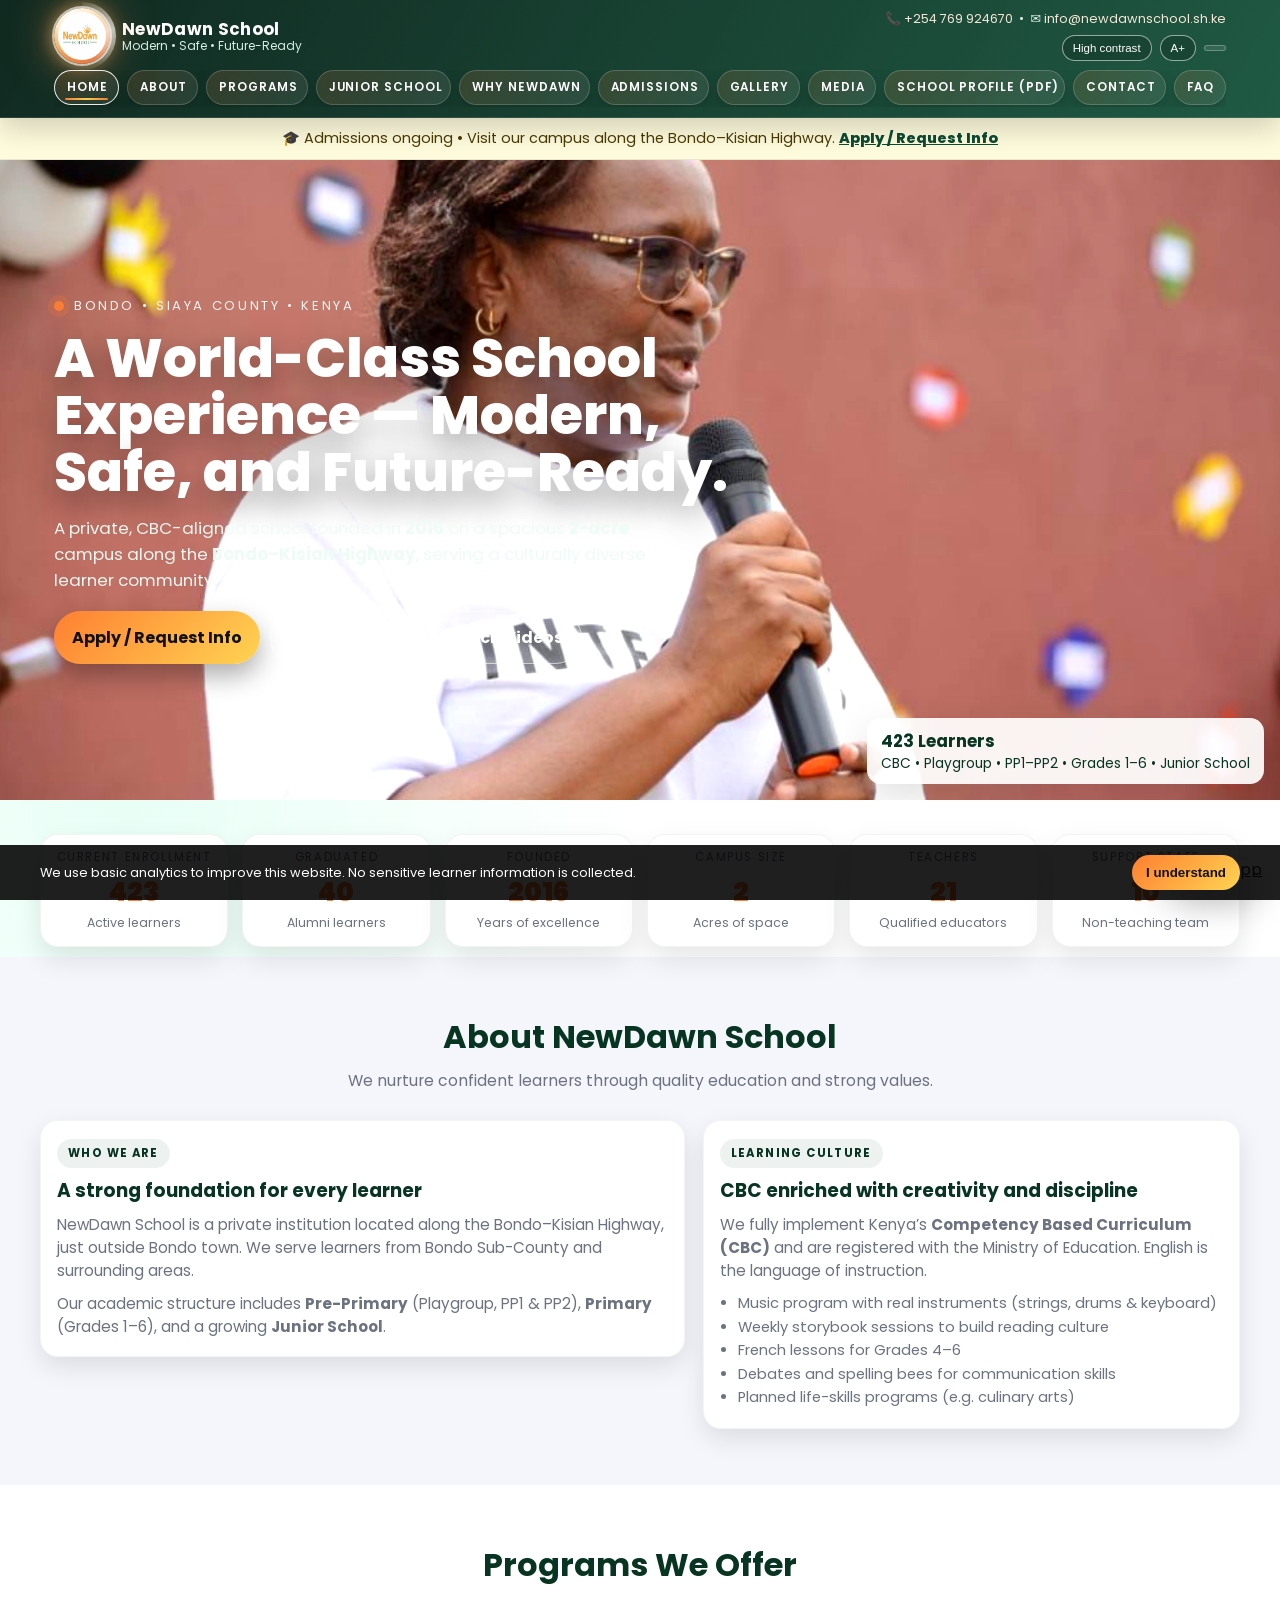
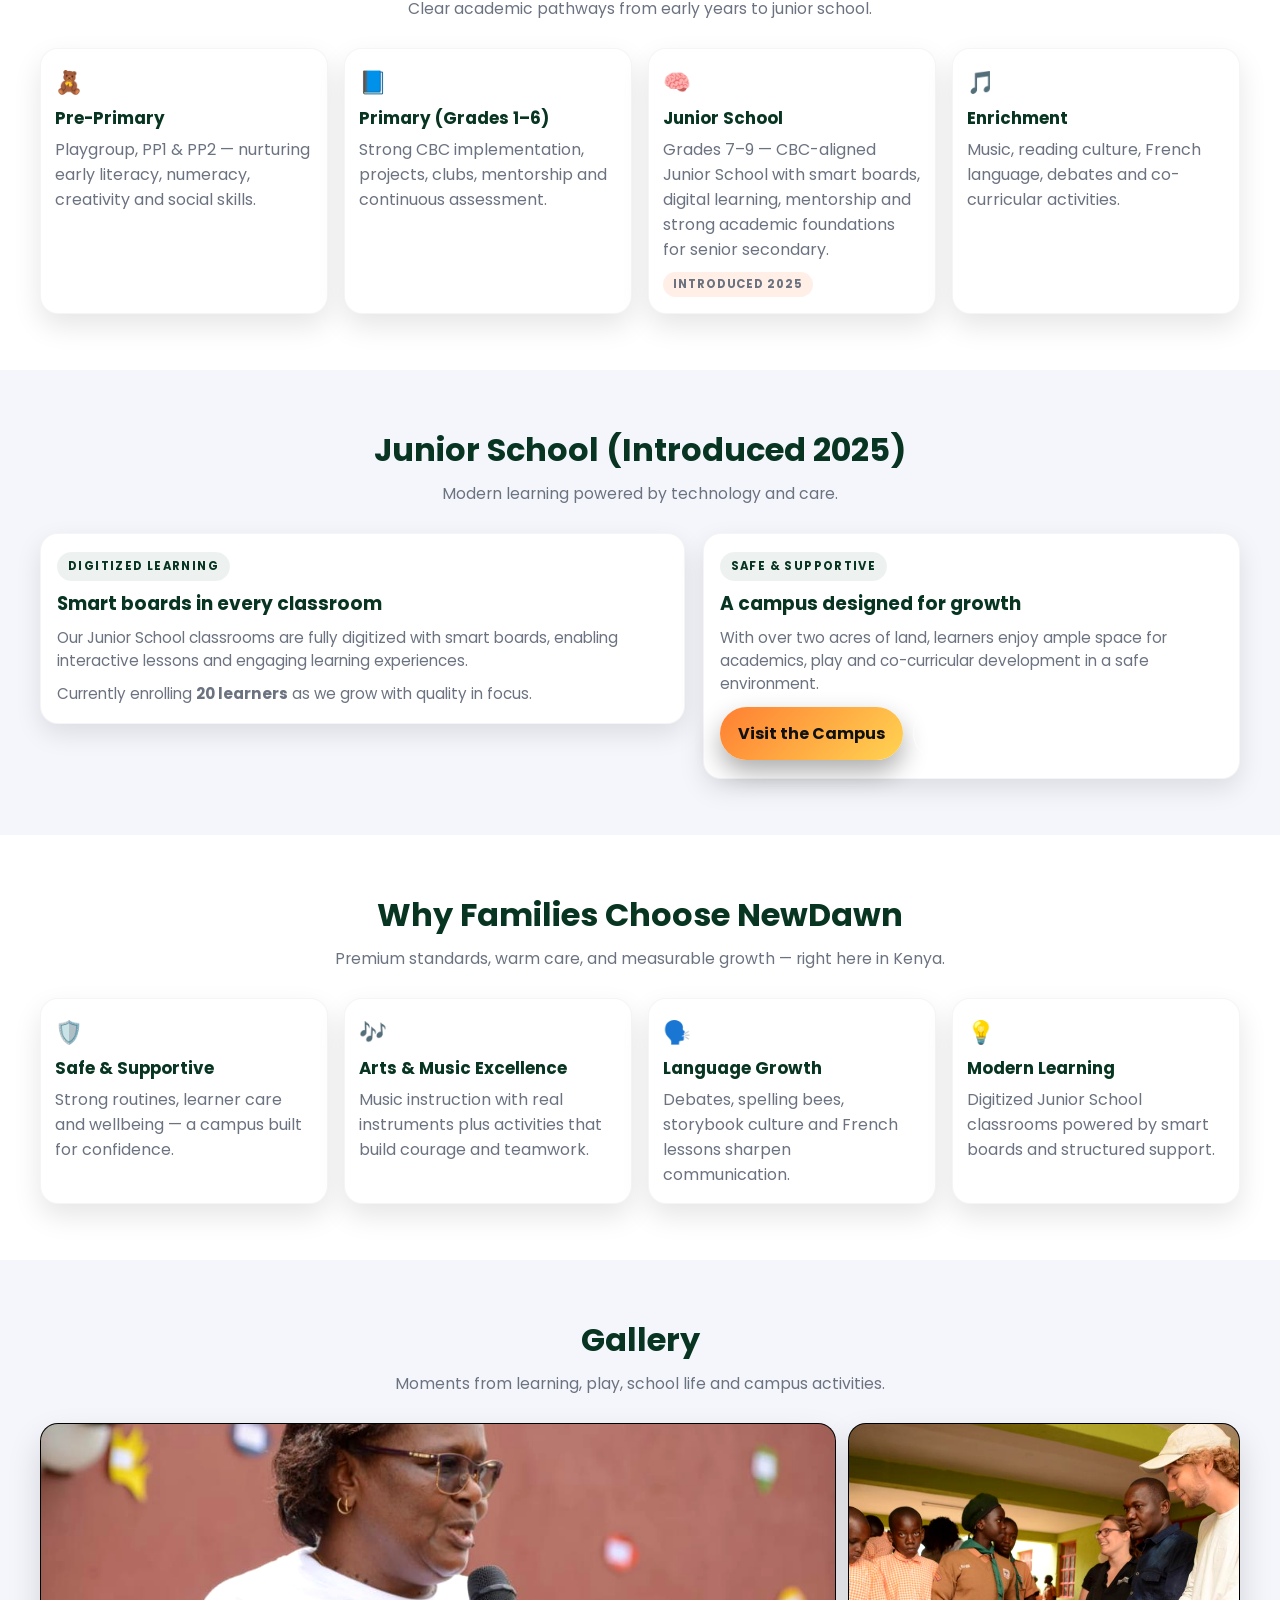
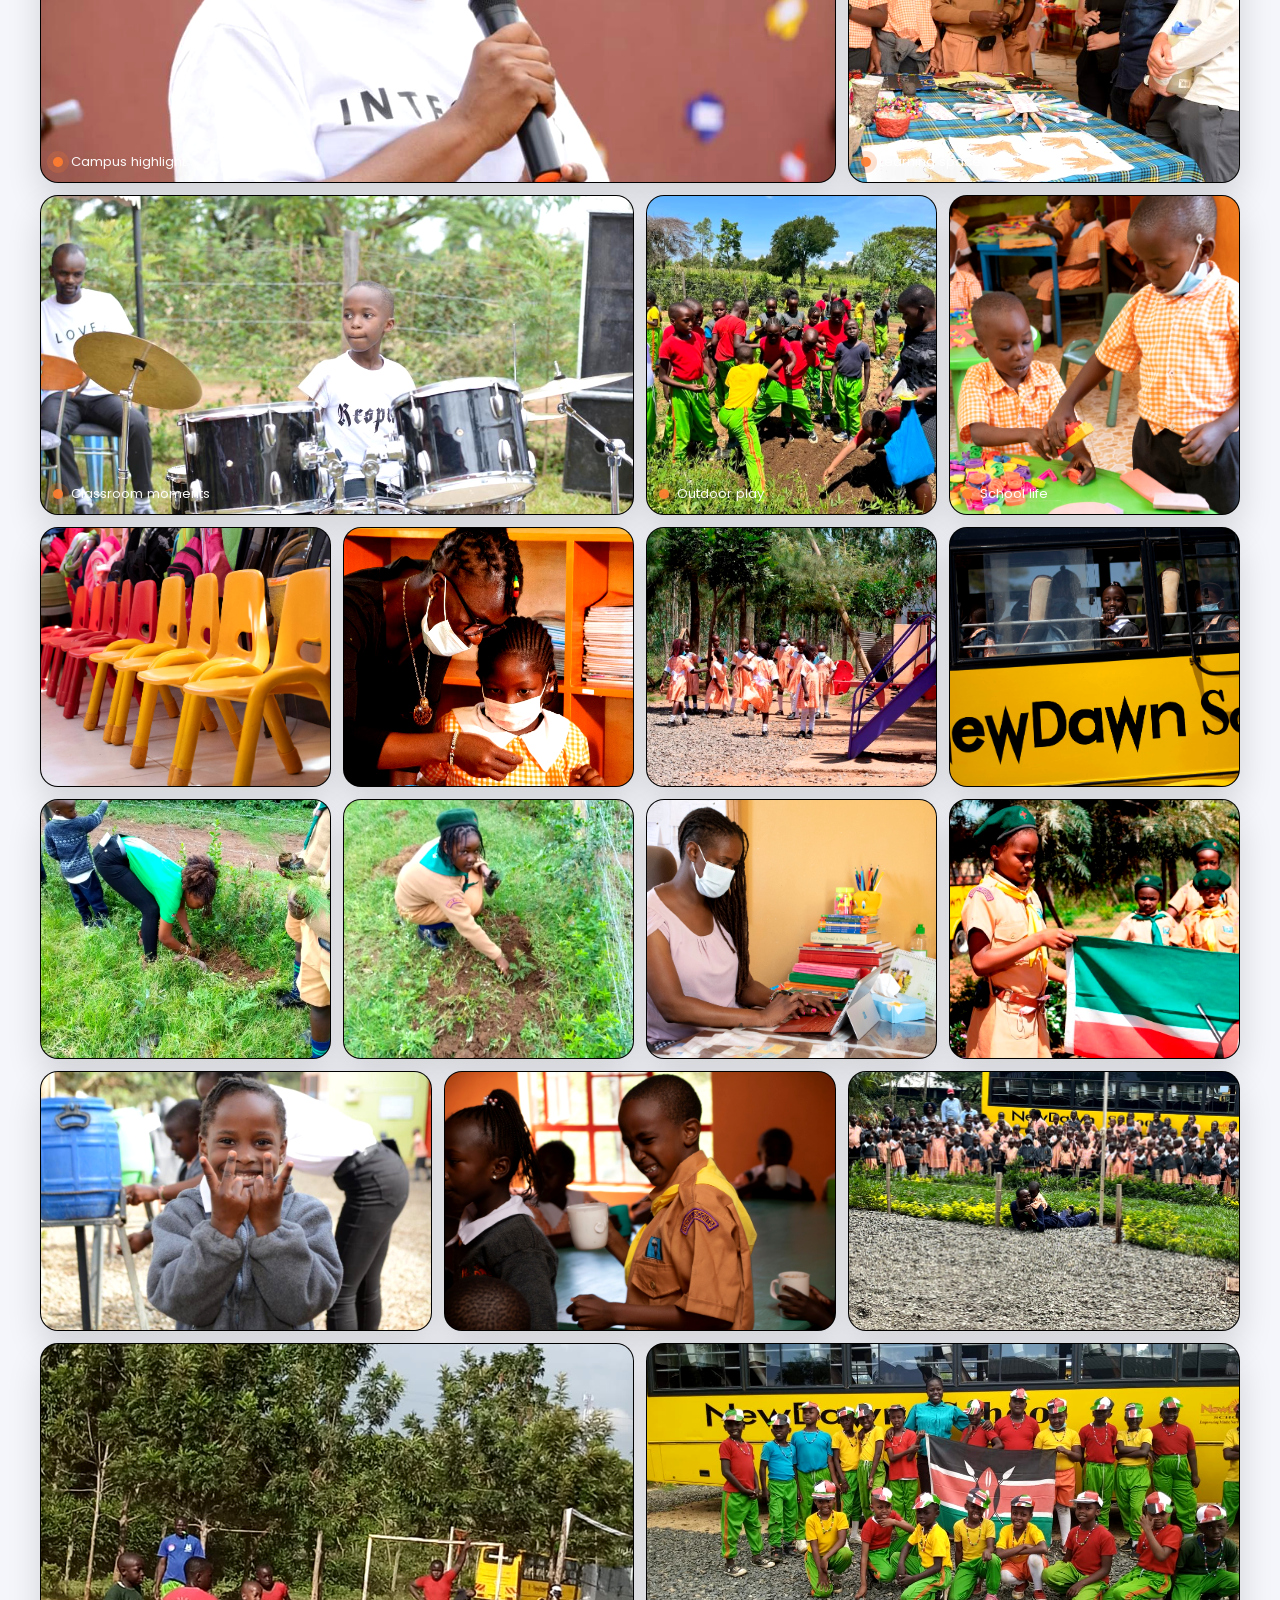
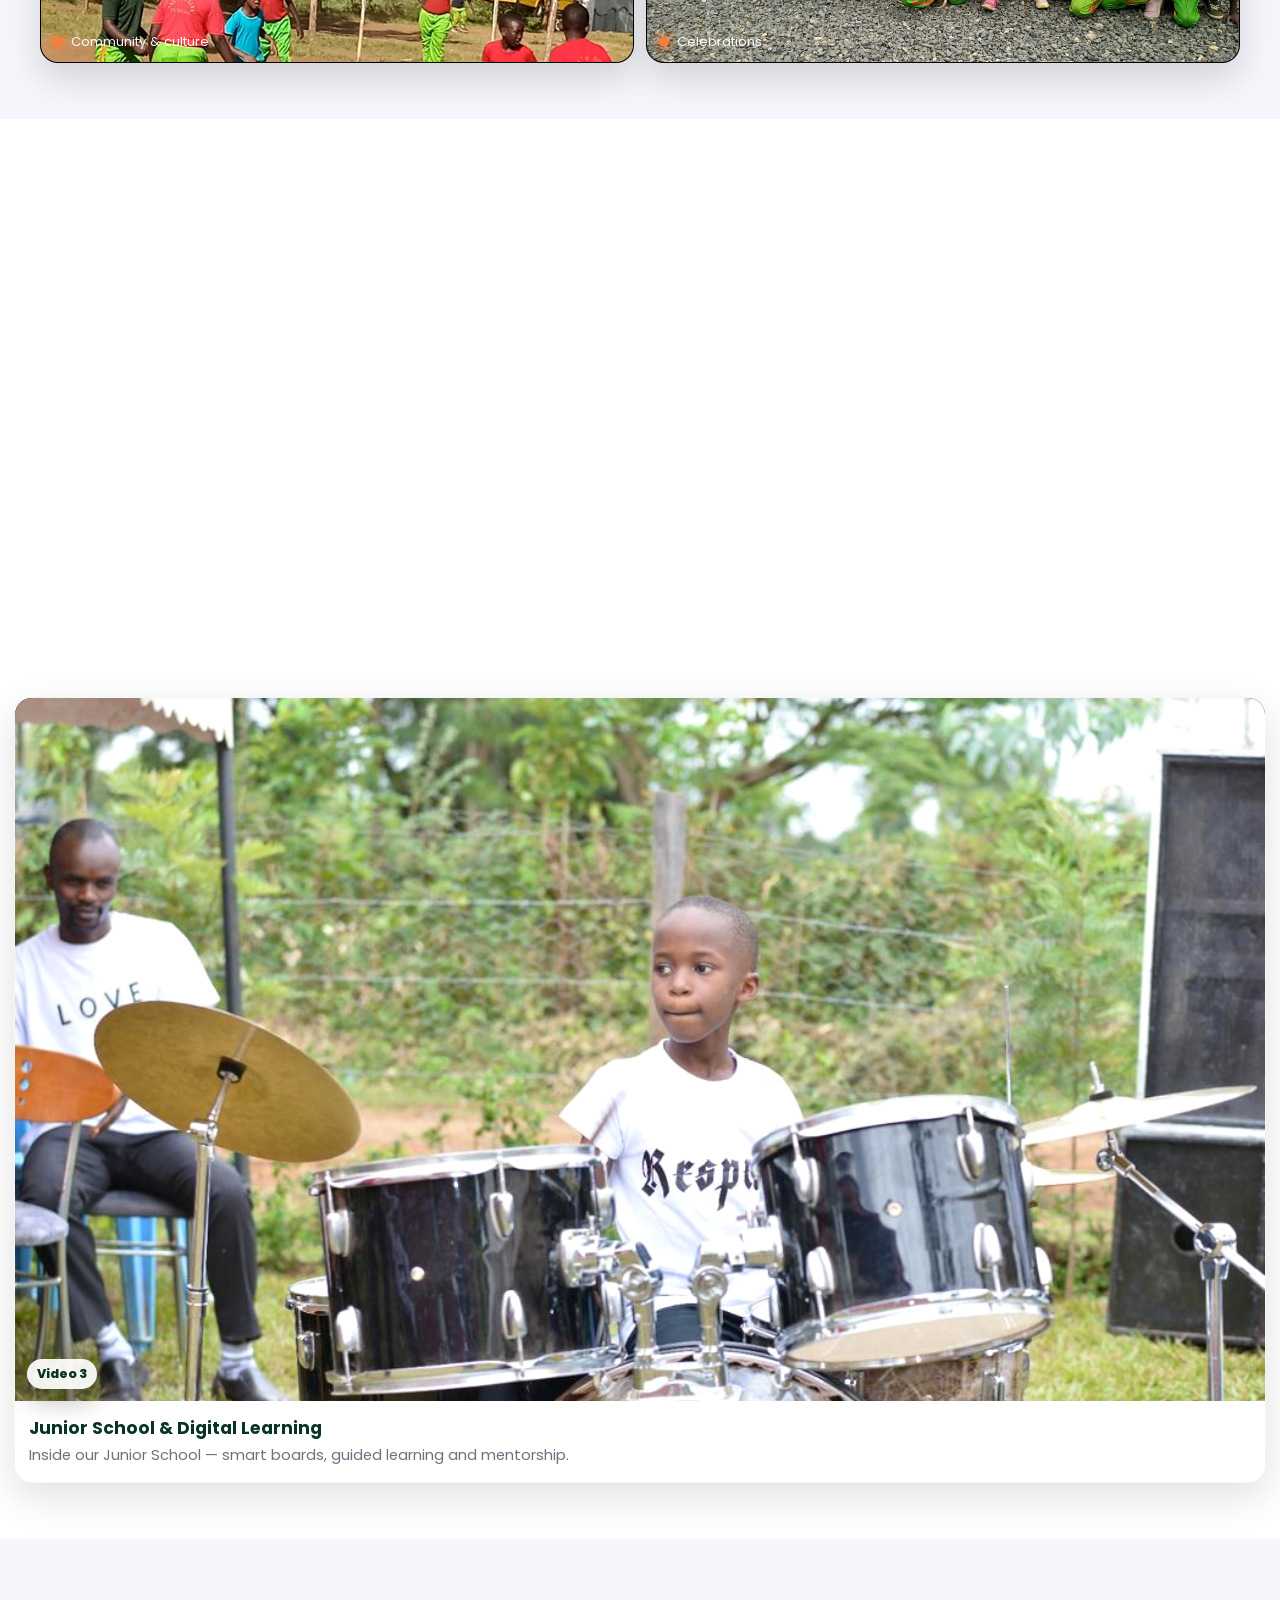
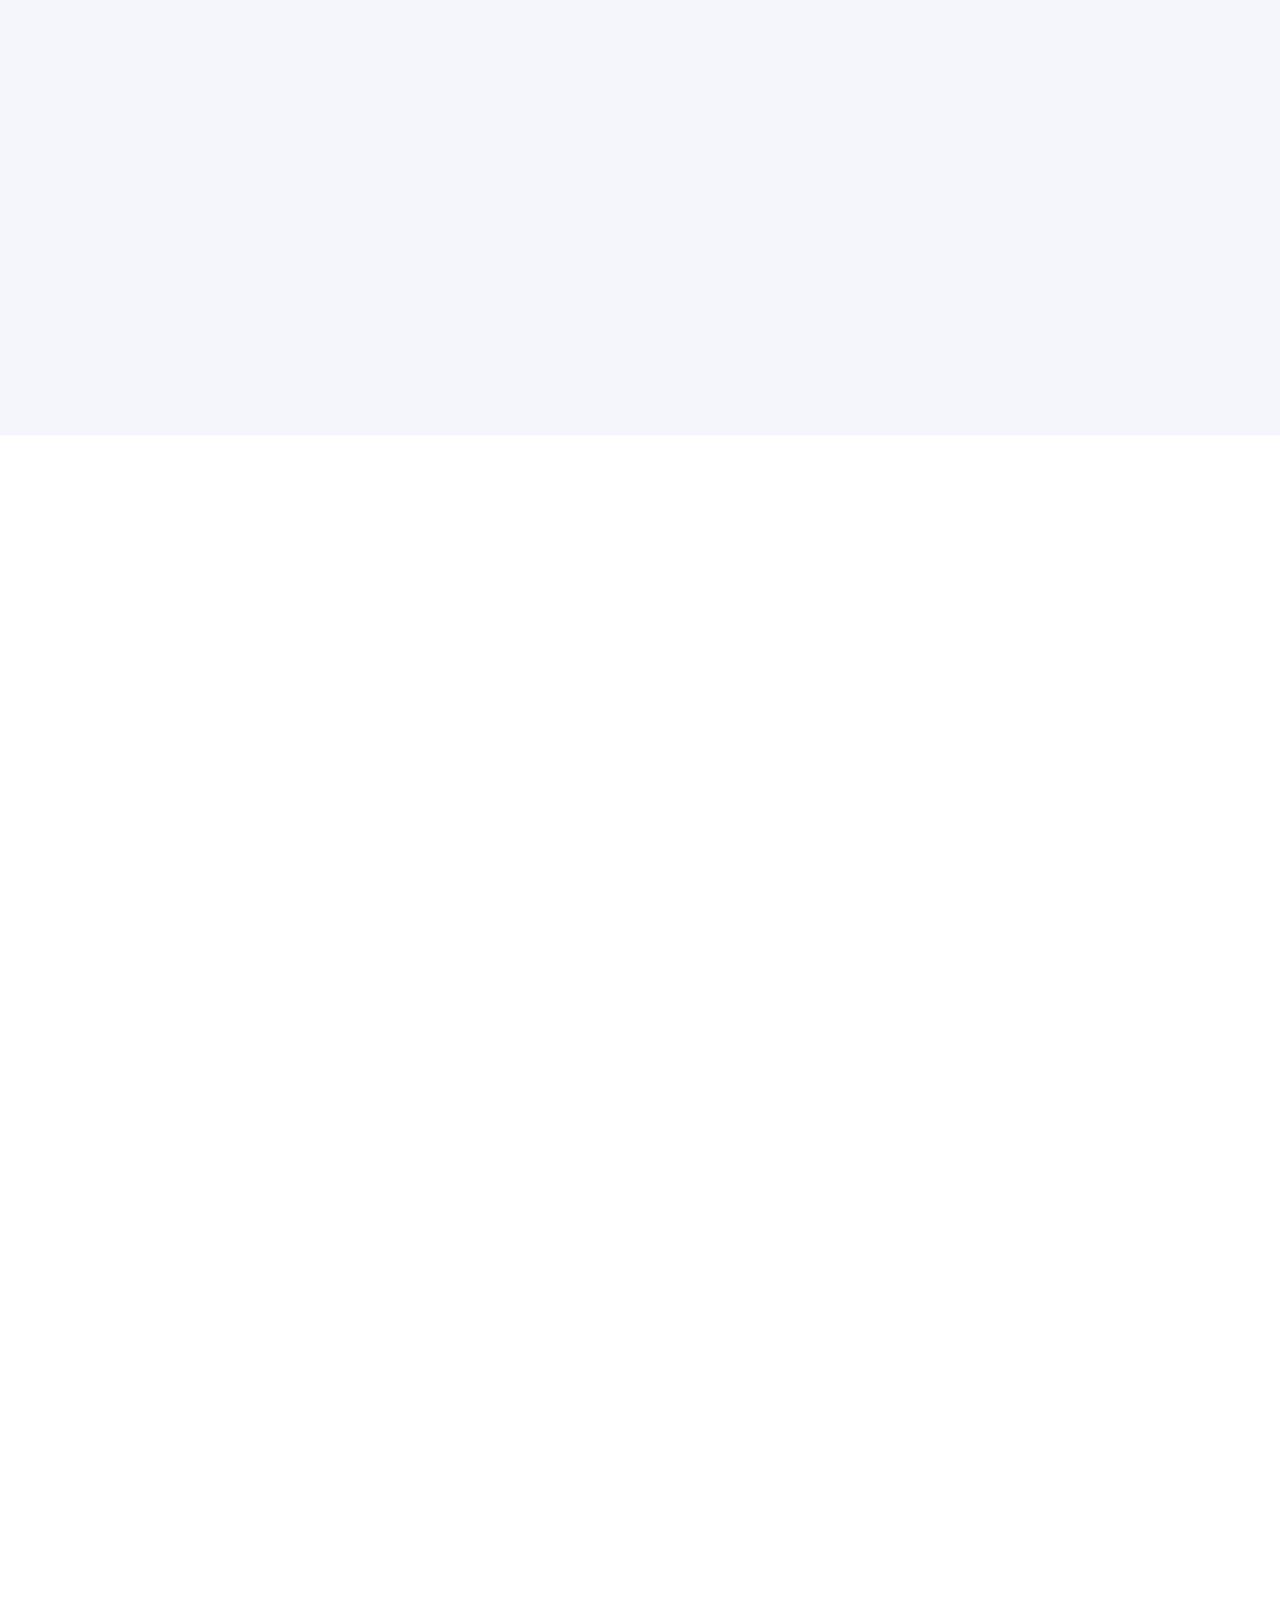
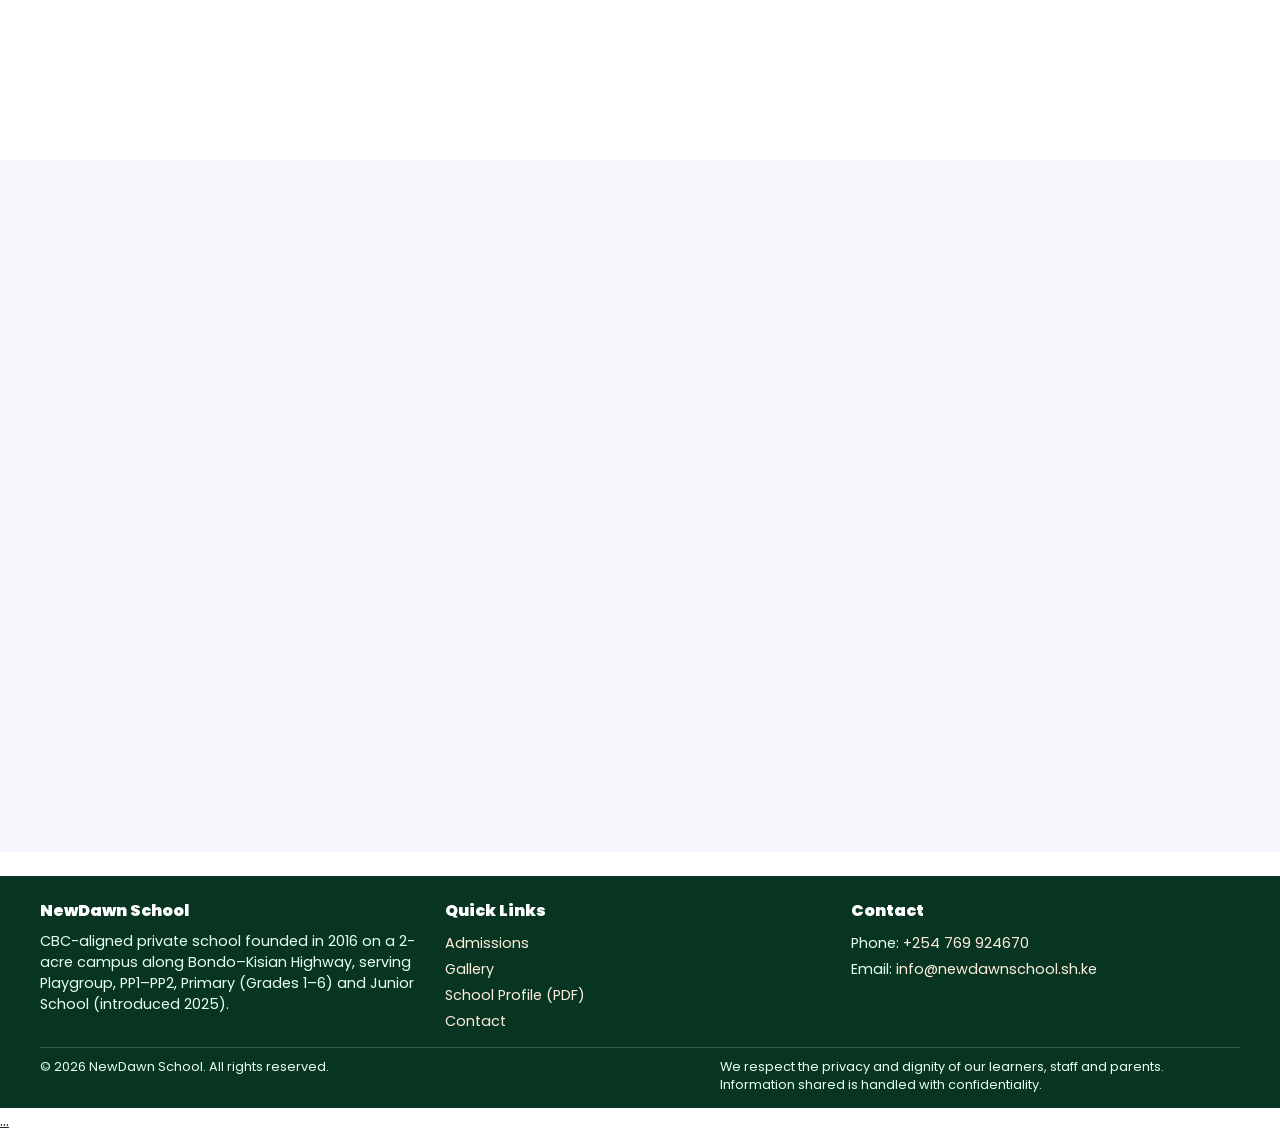
==== commit fe44e4ba: "Update index.html" ====
--- a/index.html
+++ b/index.html
@@ -1685,14 +1685,17 @@
       }, 22000);
     })();
   </script>
-  <!-- Kurasa Floating Button -->
-<a class="kurasa-float"
-   href="https://app.kurasa.co/auth/log-in"
-   target="_blank"
-   rel="noopener"
-   aria-label="Kurasa Parent Teachers Portal">
-  🎓 Kurasa
-</a>
+ <body>
+
+  <!-- page content -->
+
+  <!-- Floating Buttons -->
+  <a class="kurasa-float" href="https://app.kurasa.co/auth/log-in" ...>...</a>
+  <a class="whatsapp" href="https://wa.me/254769924670" ...>...</a>
+  <button class="topbtn">↑ Top</button>
+
+</body>
+
 
 </body>
 </html>
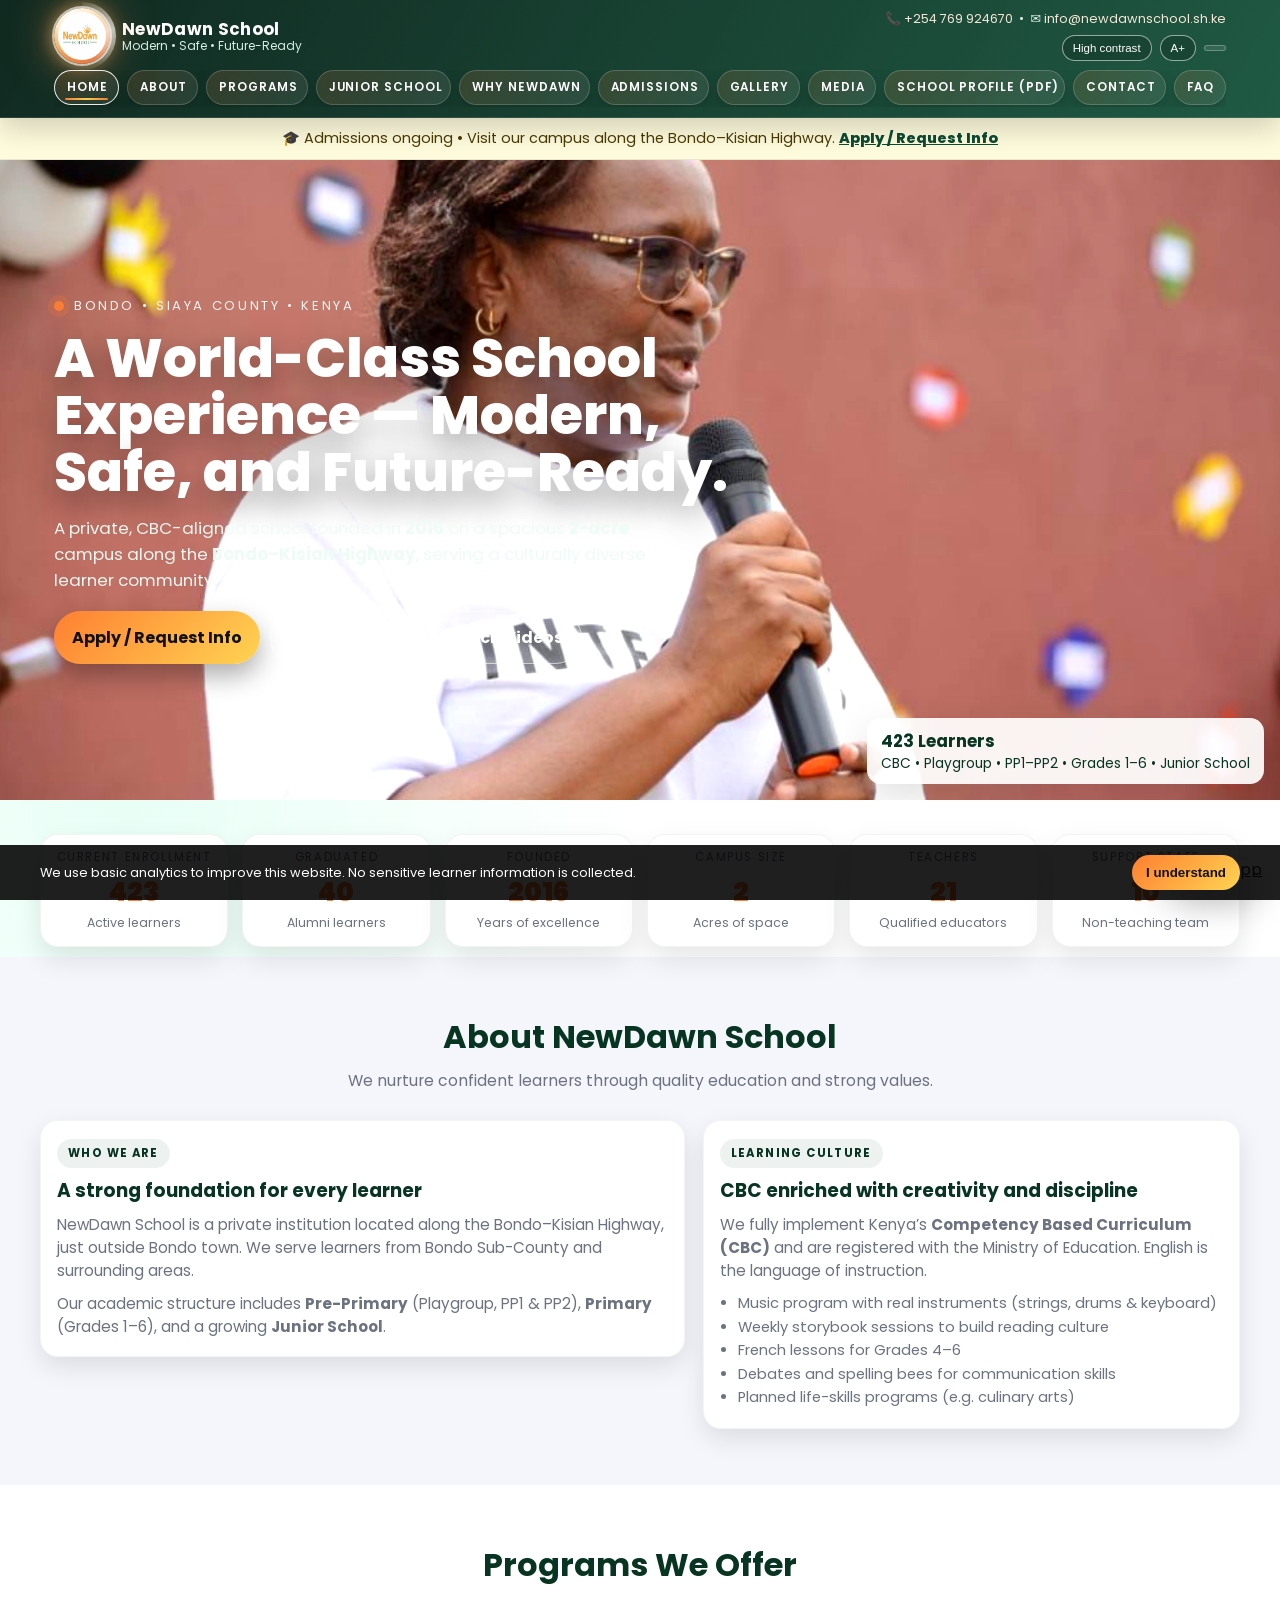
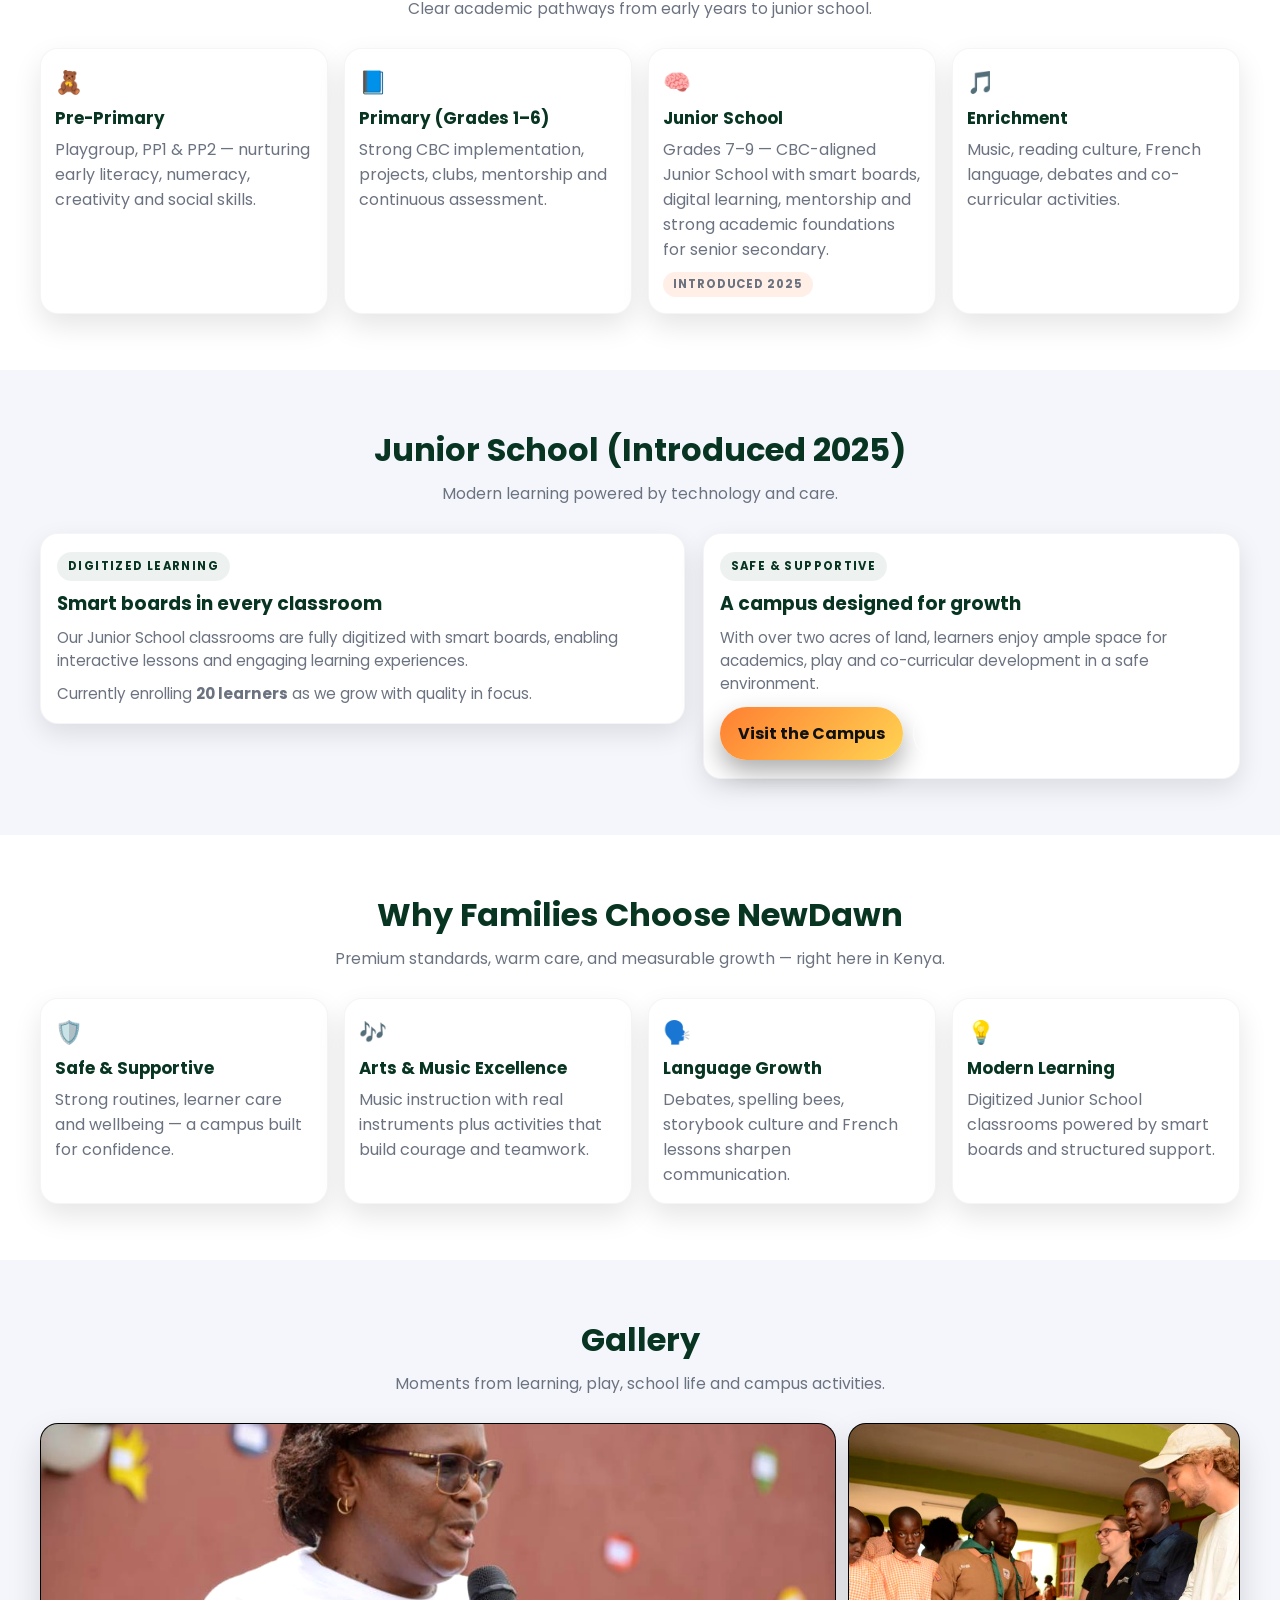
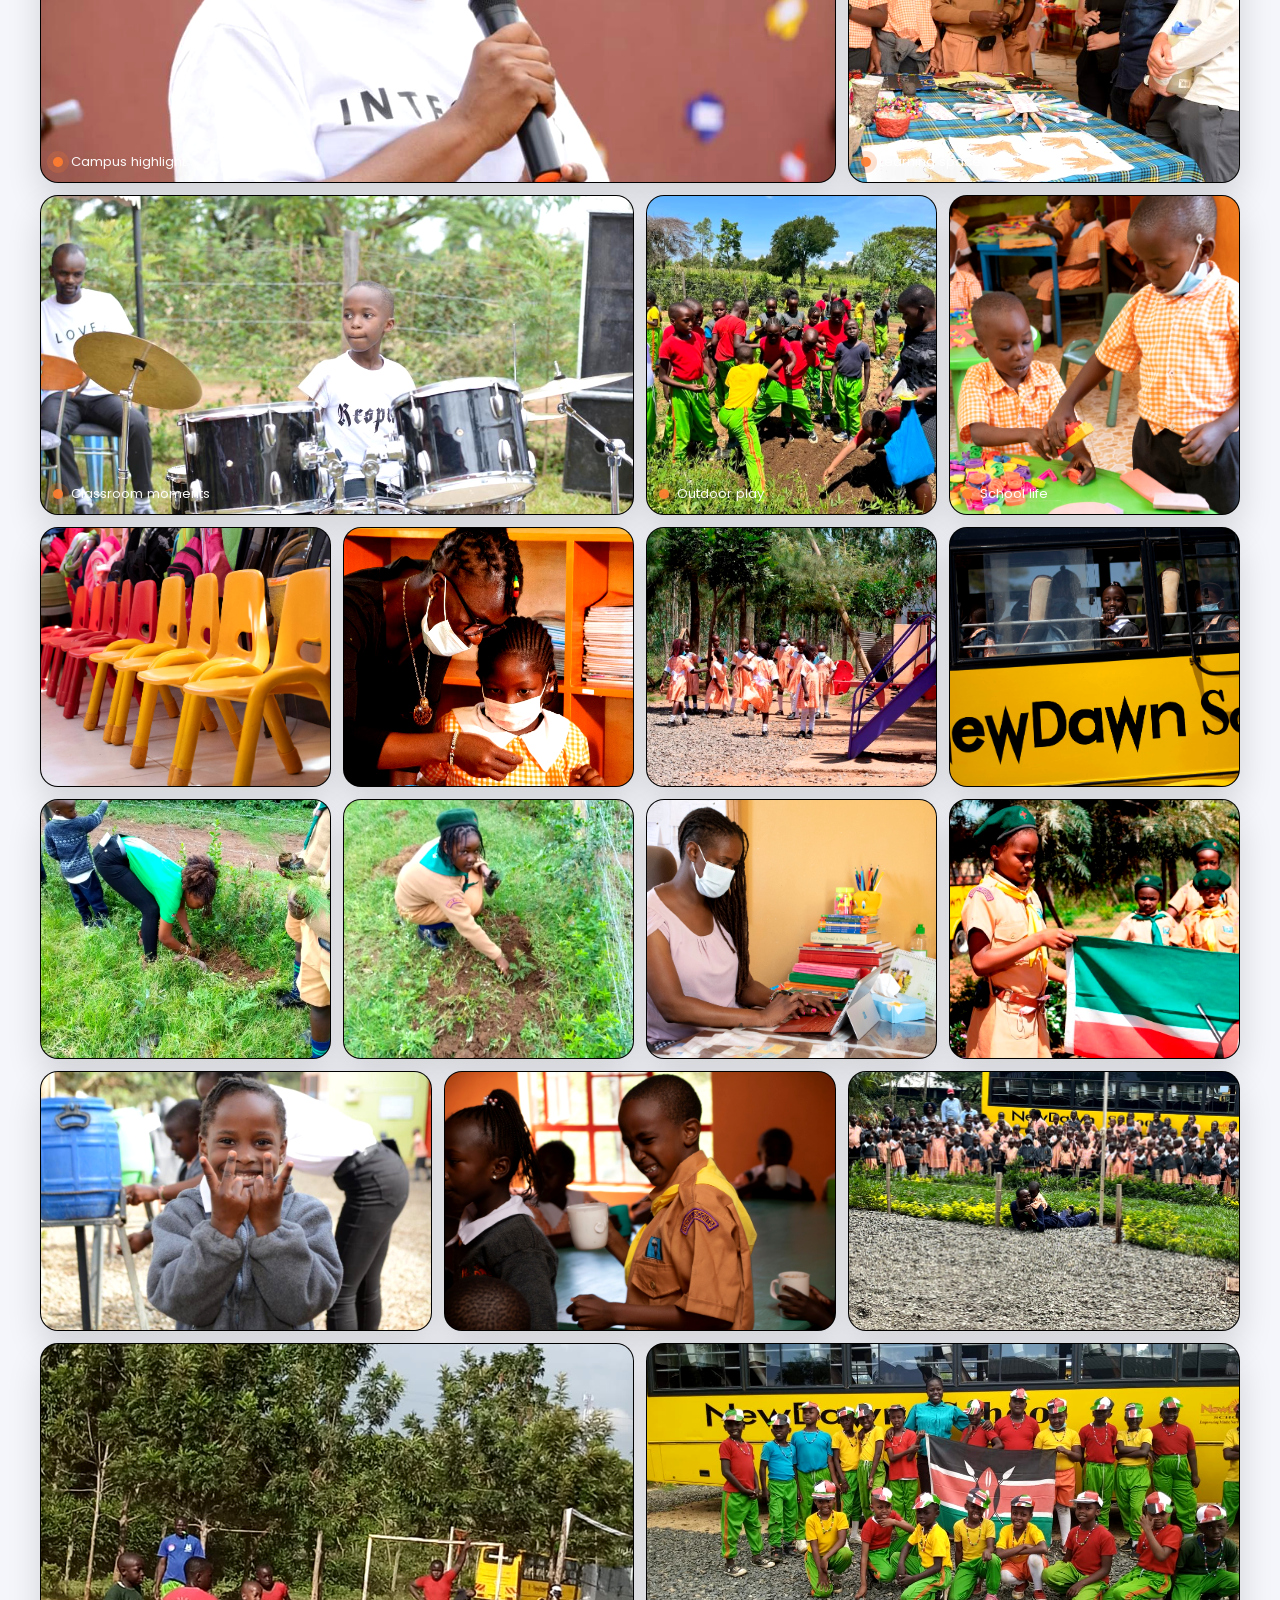
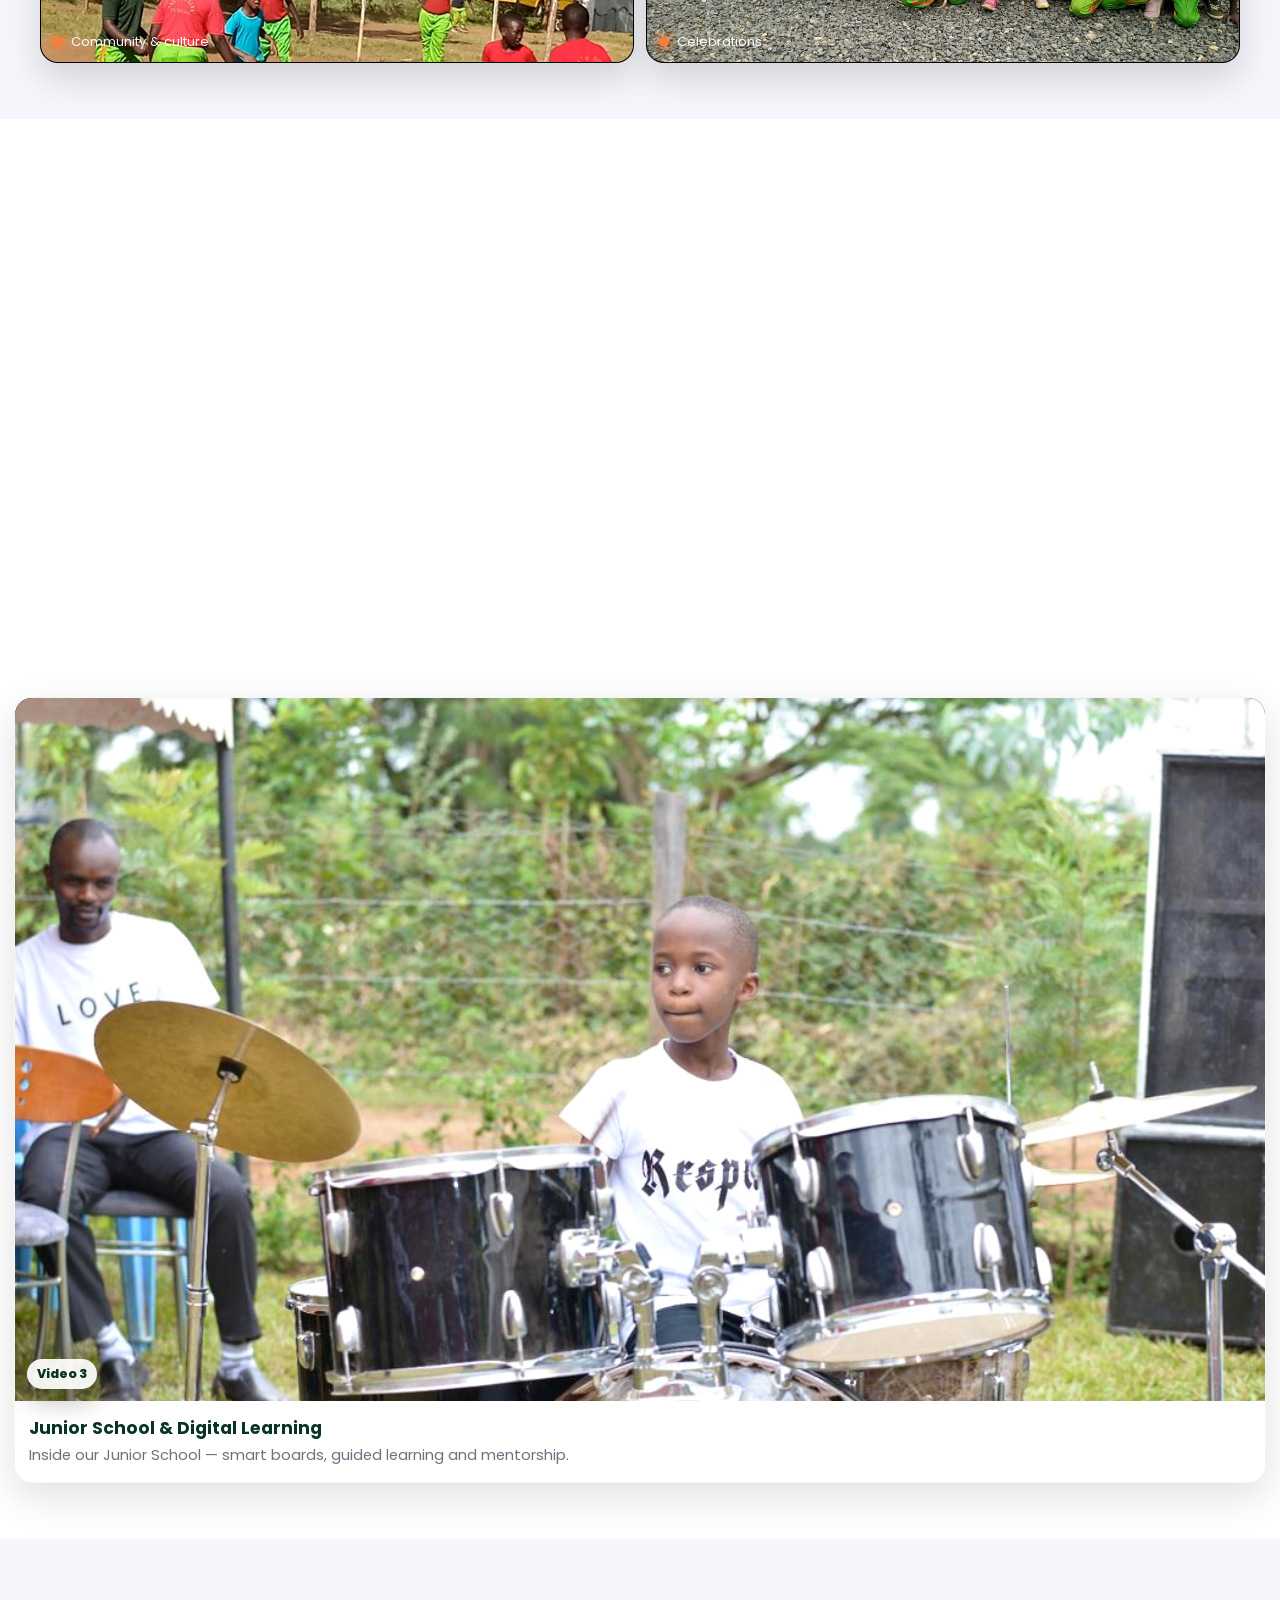
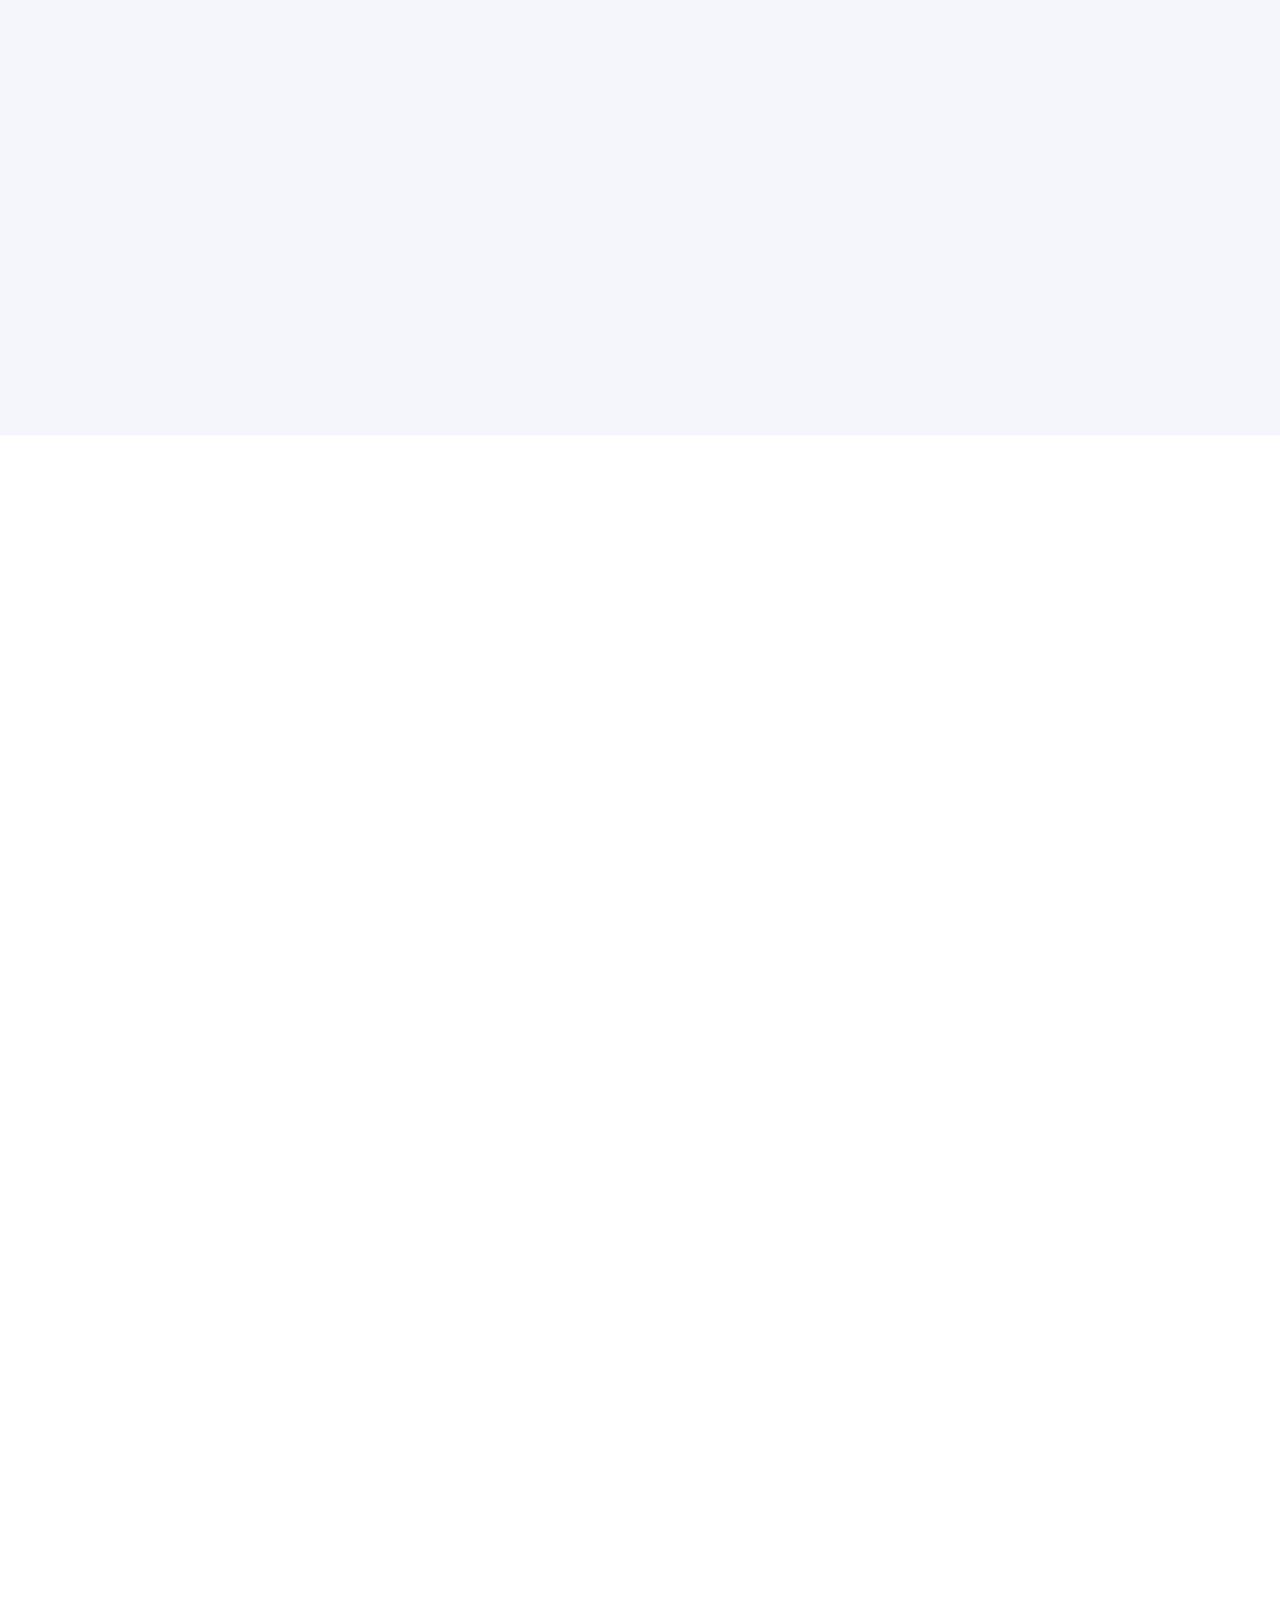
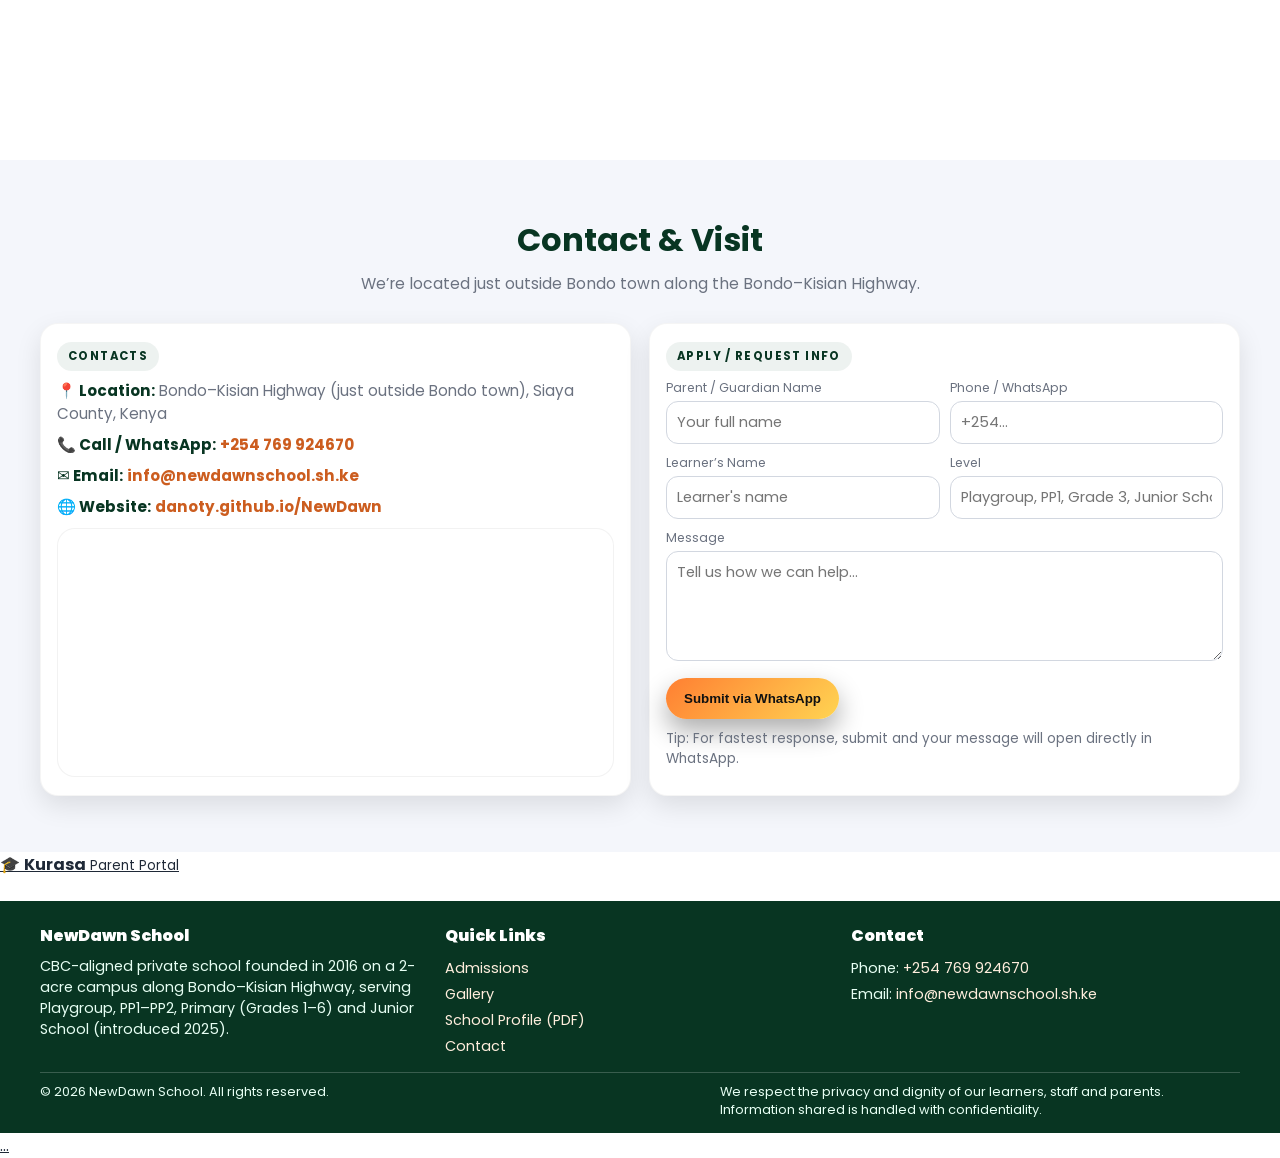
==== commit ef94a746: "Update index.html" ====
--- a/index.html
+++ b/index.html
@@ -823,52 +823,67 @@
   text-transform:uppercase;
   background:rgba(255,127,50,.12);
   color:var(--accent-dark);
-}
-/* ===== Floating kurasa Engage Button ===== */
-.kurasa-btn{
+/* ===== Kurasa Premium Floating Button ===== */
+.kurasa-float{
   position:fixed;
   right:18px;
-  bottom:92px; /* sits nicely above WhatsApp */
+  bottom:98px; /* sits above WhatsApp */
   z-index:1200;
+
+  display:flex;
+  align-items:center;
+  gap:12px;
+
+  padding:14px 18px;
+  border-radius:999px;
+  text-decoration:none;
 
   background:linear-gradient(135deg, var(--accent), var(--accent-2));
   color:#111;
-  font-weight:900;
-  text-decoration:none;
-
-  padding:14px 18px;
-  border-radius:18px;
-  box-shadow:0 18px 34px rgba(0,0,0,.38);
-
-  text-align:center;
-  line-height:1.2;
-  font-size:.9rem;
-
-  transition:transform .15s ease, box-shadow .15s ease;
-}
-
-.kurasa-btn span{
-  display:block;
-  font-size:.72rem;
+  font-weight:800;
+
+  box-shadow:
+    0 14px 30px rgba(0,0,0,.30),
+    inset 0 0 0 1px rgba(255,255,255,.55);
+
+  transition:transform .18s ease, box-shadow .18s ease;
+}
+
+.kurasa-float:hover{
+  transform:translateY(-3px);
+  box-shadow:0 22px 44px rgba(0,0,0,.38);
+}
+
+.kurasa-icon{
+  width:42px;
+  height:42px;
+  border-radius:50%;
+  background:#fff;
+  display:grid;
+  place-items:center;
+  font-size:1.25rem;
+  box-shadow:0 8px 18px rgba(0,0,0,.25);
+}
+
+.kurasa-text{
+  display:flex;
+  flex-direction:column;
+  line-height:1.05;
+}
+
+.kurasa-text small{
+  font-size:.68rem;
+  opacity:.85;
   font-weight:700;
-  letter-spacing:.08em;
-  text-transform:uppercase;
-}
-
-.kurasa-btn:hover{
-  transform:translateY(-2px) scale(1.02);
-  box-shadow:0 24px 44px rgba(0,0,0,.45);
-}
-
-/* Mobile tweak */
+}
+
 @media (max-width:520px){
-  .kurasa-btn{
-    right:14px;
-    bottom:86px;
+  .kurasa-float{
     padding:12px 14px;
-    font-size:.82rem;
+    gap:10px;
   }
 }
+
 
 
   </style>
@@ -1457,6 +1472,20 @@
   </div>
 
   <!-- Floating Buttons -->
+  <!-- Kurasa Floating Button -->
+<a href="https://app.kurasa.co/auth/log-in"
+   class="kurasa-float"
+   target="_blank"
+   rel="noopener"
+   aria-label="Kurasa – Smart Parent Portal for Student Success">
+
+  <span class="kurasa-icon">🎓</span>
+  <span class="kurasa-text">
+    <strong>Kurasa</strong>
+    <small>Parent Portal</small>
+  </span>
+</a>
+
   <a class="whatsapp" href="https://wa.me/254769924670" target="_blank" rel="noopener" aria-label="Chat with us on WhatsApp">
     <img src="https://upload.wikimedia.org/wikipedia/commons/6/6b/WhatsApp.svg" alt="WhatsApp" />
   </a>
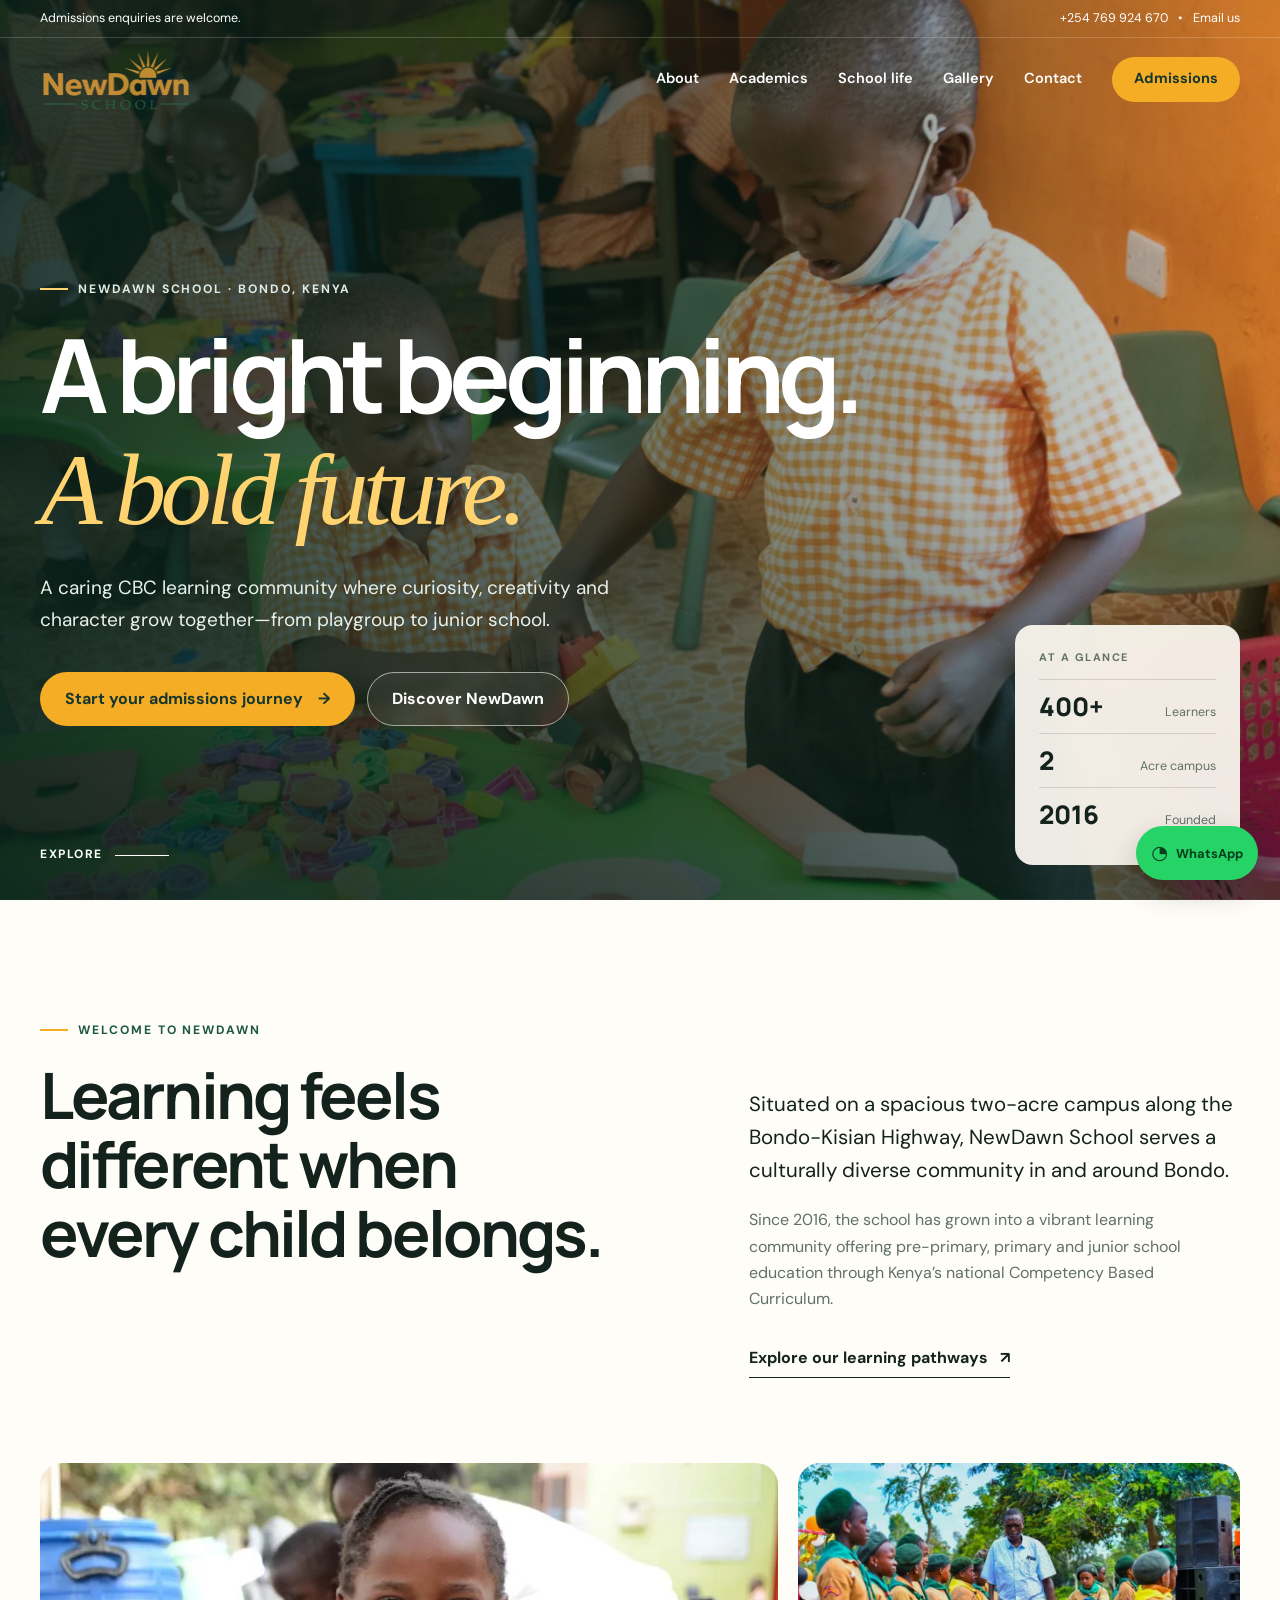
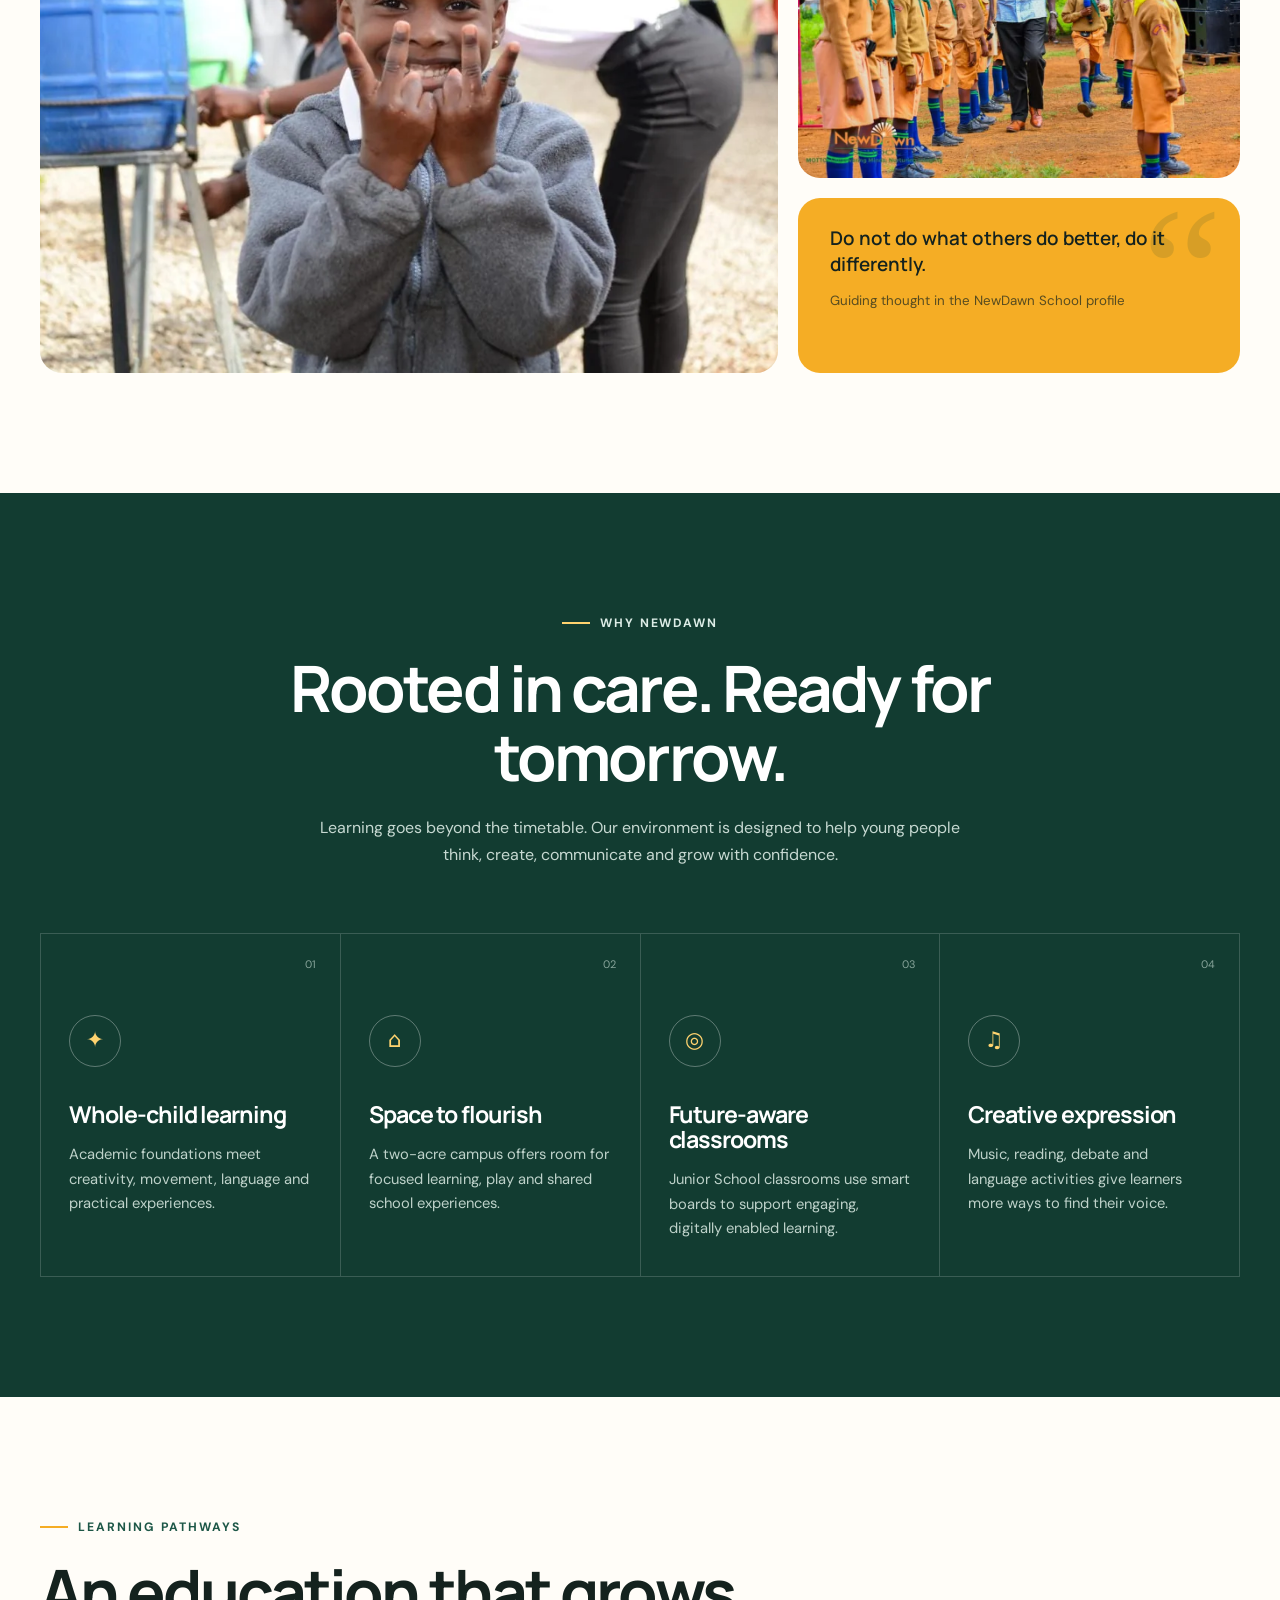
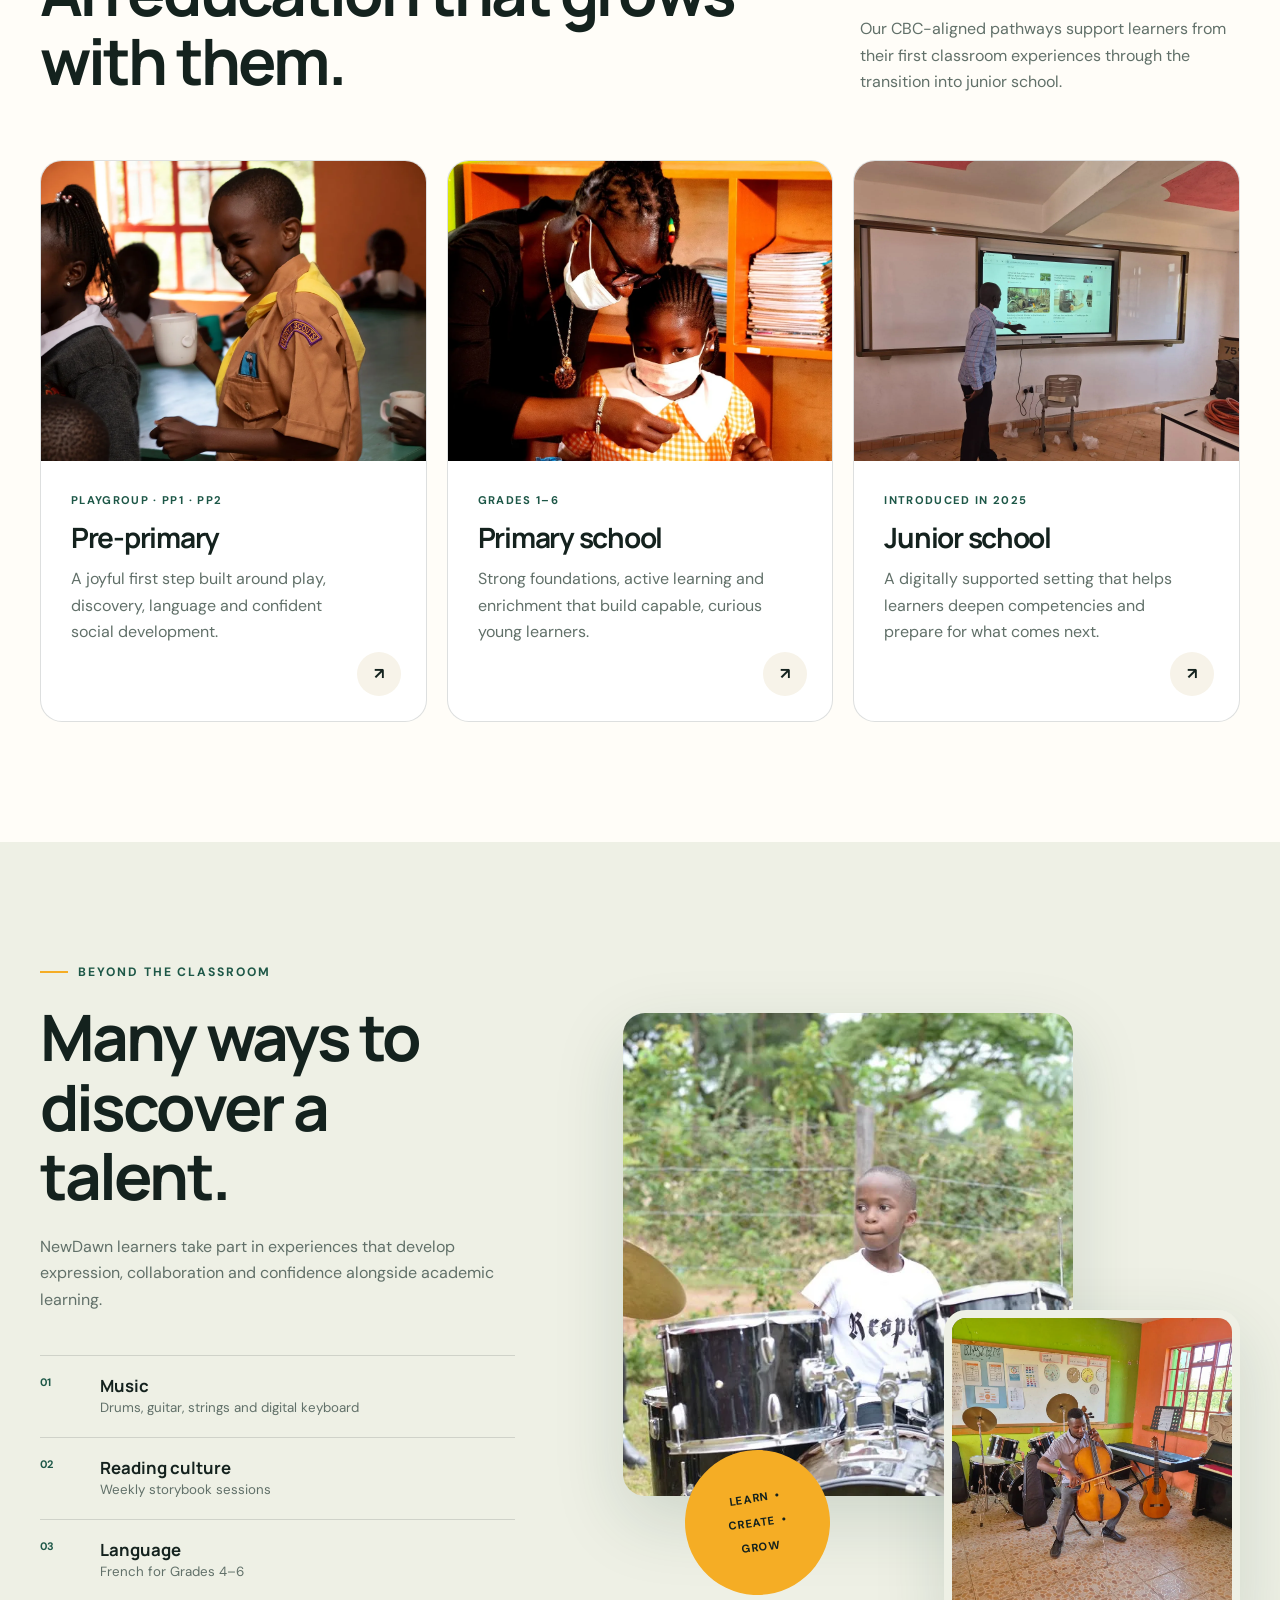
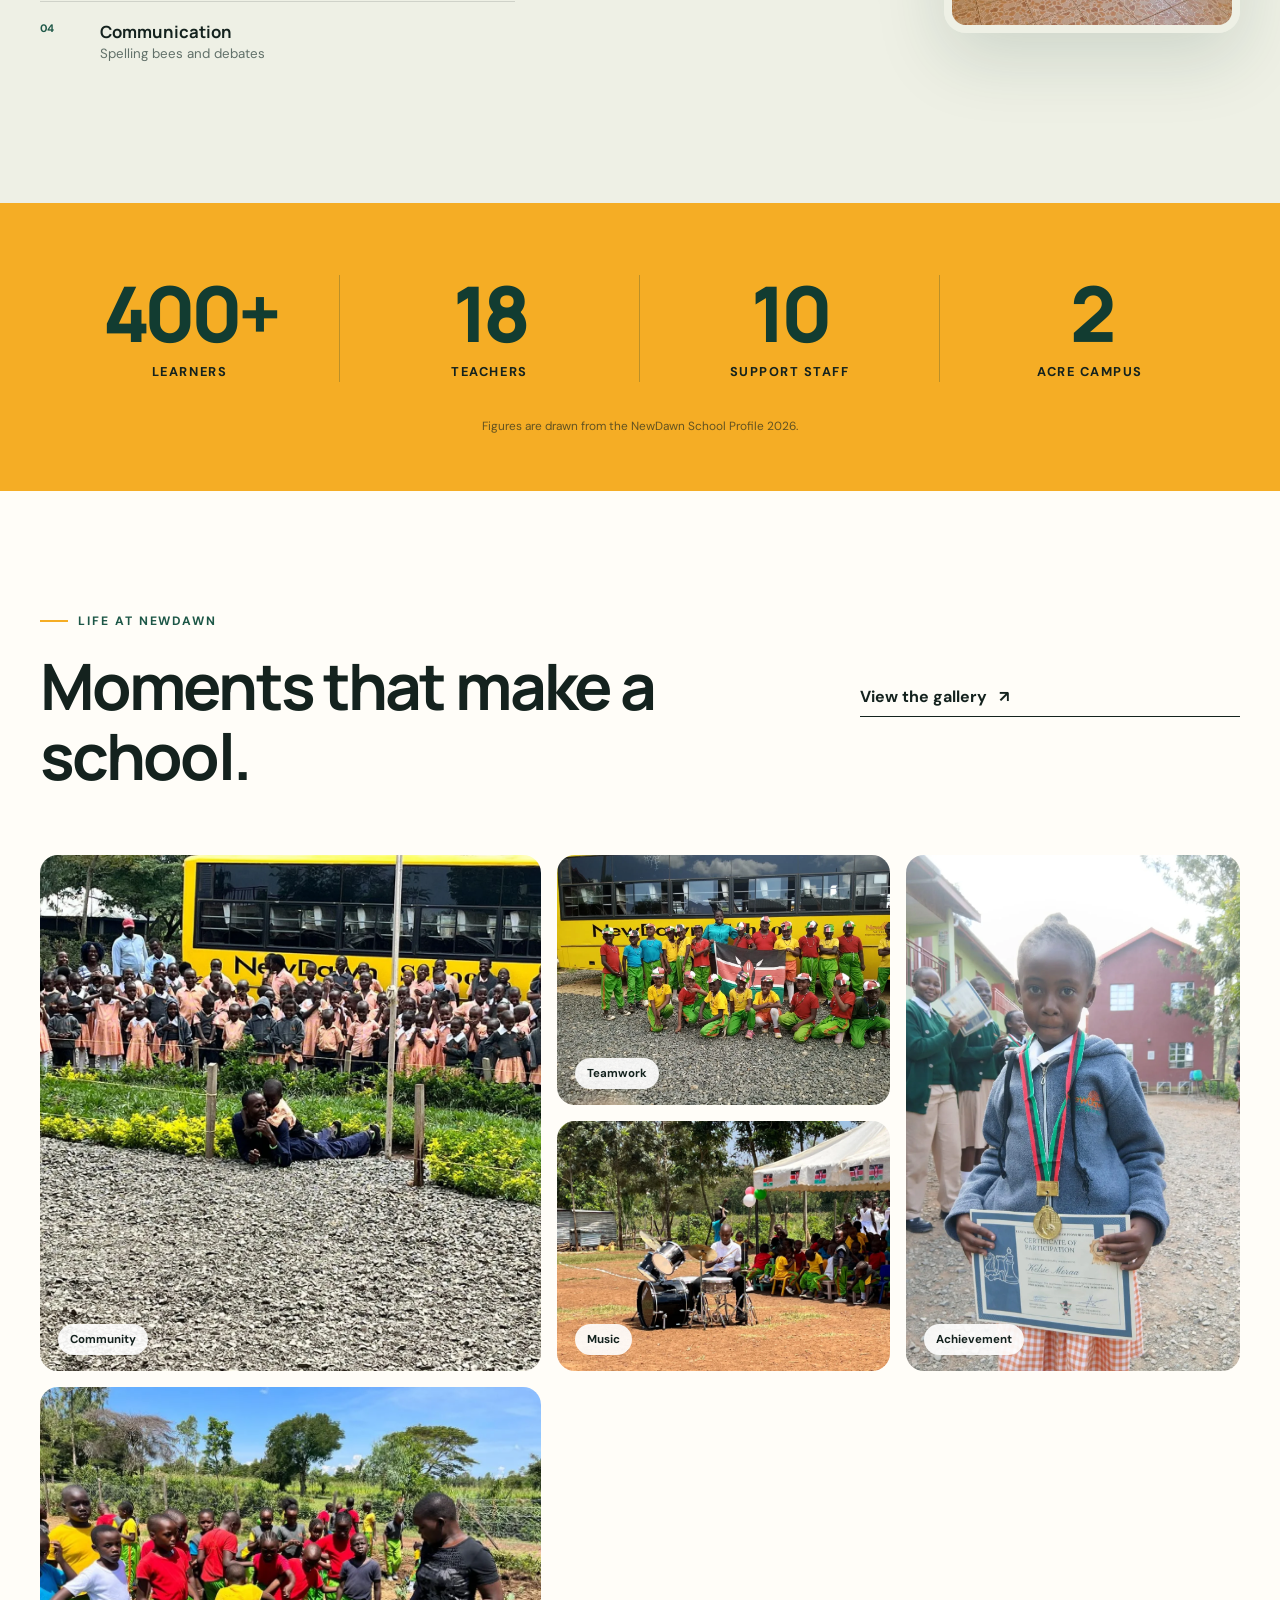
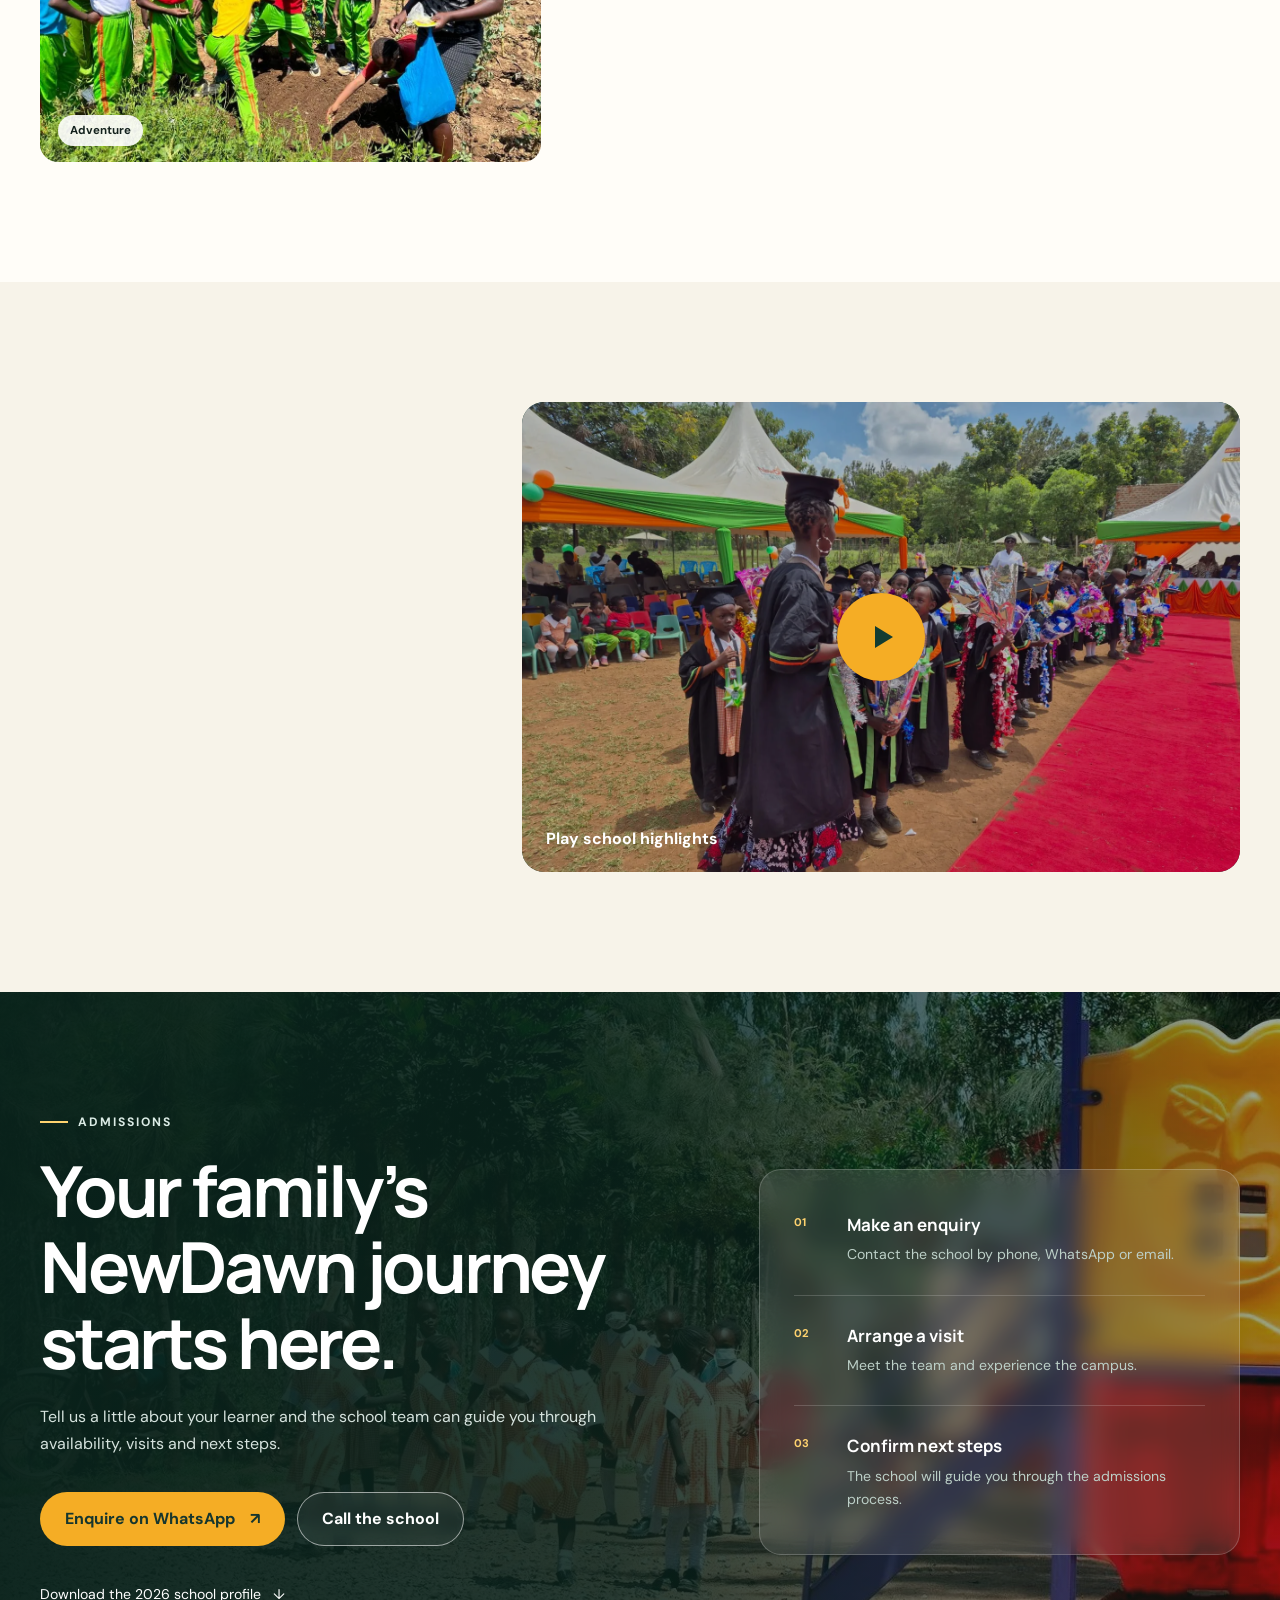
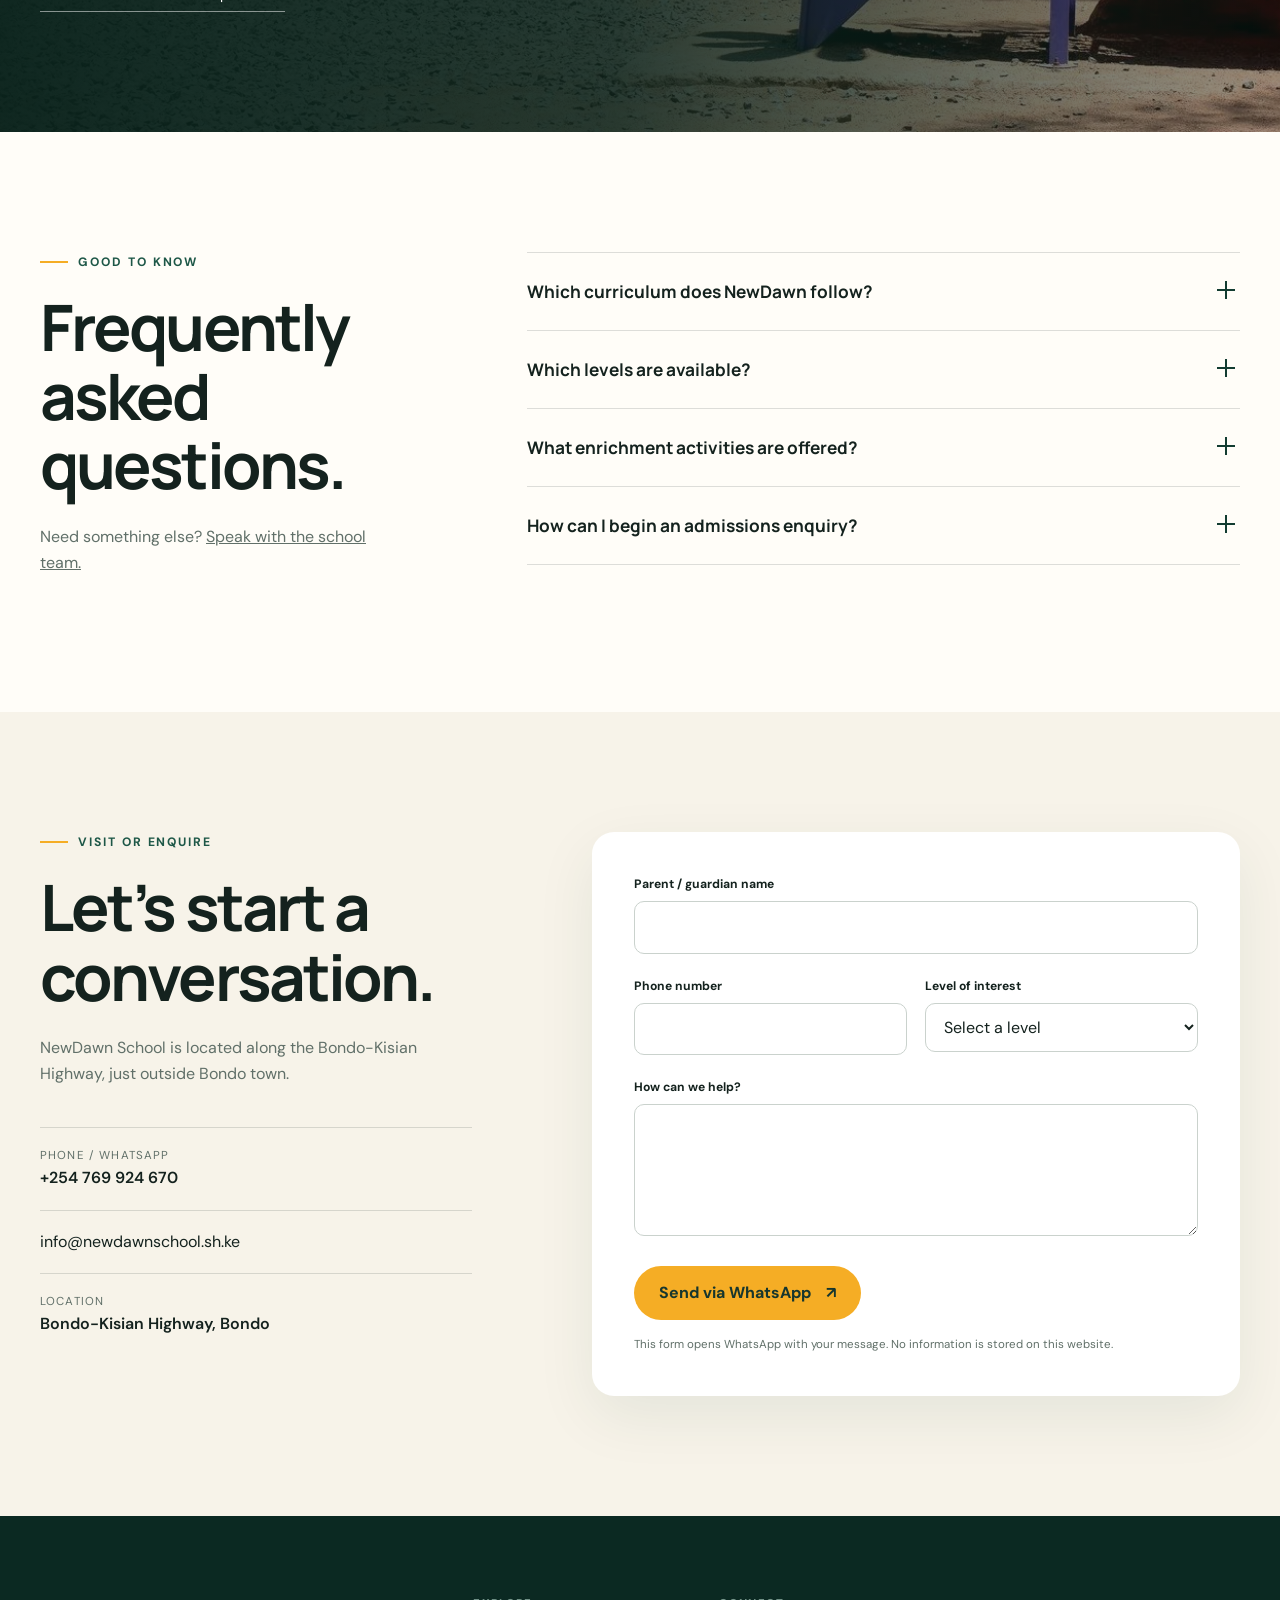
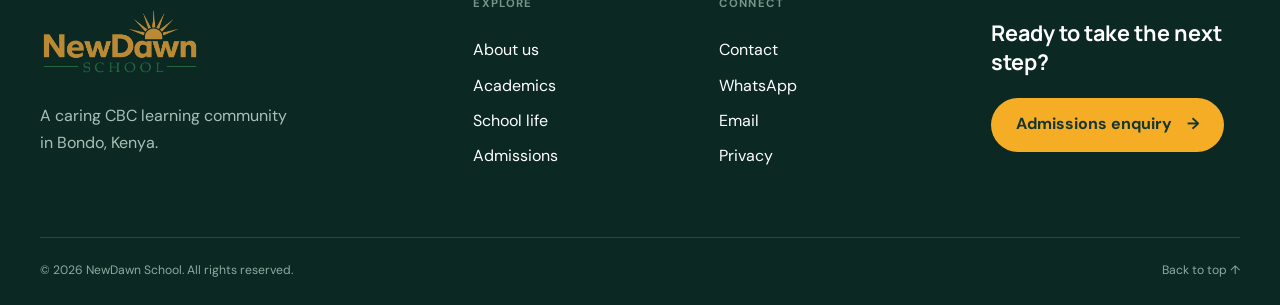
==== commit 131b84f6: "Add files via upload" ====
--- a/index.html
+++ b/index.html
@@ -1,1730 +1,348 @@
-<!DOCTYPE html>
+<!doctype html>
 <html lang="en-KE">
 <head>
-  <!-- Favicon -->
-<link rel="icon" type="image/png" sizes="32x32" href="logo.png">
-<link rel="icon" type="image/png" sizes="192x192" href="logo.png">
-<link rel="apple-touch-icon" sizes="180x180" href="logo.png">
-<meta name="msapplication-TileImage" content="logo.png">
-  
-  <meta charset="UTF-8" />
-  <meta name="viewport" content="width=device-width,initial-scale=1.0" />
-  <meta name="theme-color" content="#0c4b33" />
-  <title>NewDawn School – World-Class CBC Learning in Bondo, Kenya</title>
-
-  <!-- SEO -->
-  <meta name="description" content="NewDawn School is a private CBC-aligned school founded in 2016 on a spacious 2-acre campus along the Bondo–Kisian Highway, serving Playgroup, PP1–PP2, Primary (Grades 1–6) and Junior School (introduced 2025)." />
-  <meta name="keywords" content="NewDawn School, Bondo, Siaya County, Kenya, CBC, Playgroup, PP1, PP2, Primary, Junior School, private school, smart boards, music, French" />
-  <meta name="author" content="NewDawn School" />
-
-  <!-- Open Graph (use absolute URLs for better sharing) -->
-  <meta property="og:title" content="NewDawn School – Modern, Safe, Future-Ready" />
-  <meta property="og:description" content="CBC-aligned private school in Bondo (Playgroup, PP1–PP2, Grades 1–6, Junior School introduced 2025)." />
-  <meta property="og:type" content="website" />
-  <meta property="og:url" content="https://newdawnschool.sc.ke/" />
-  <meta property="og:image" content="https://newdawnschool.sc.ke/01.jpg" />
-
-  <!-- Fonts -->
-  <link rel="preconnect" href="https://fonts.googleapis.com" />
-  <link rel="preconnect" href="https://fonts.gstatic.com" crossorigin />
-  <link href="https://fonts.googleapis.com/css2?family=Poppins:wght@300;400;500;600;700;800&display=swap" rel="stylesheet" />
-
-  <!-- Schema -->
+  <meta charset="utf-8">
+  <meta name="viewport" content="width=device-width, initial-scale=1">
+  <meta name="theme-color" content="#123c31">
+  <meta name="color-scheme" content="light">
+  <title>NewDawn School | CBC Learning in Bondo, Kenya</title>
+  <meta name="description" content="NewDawn School is a CBC-aligned private school on a spacious two-acre campus near Bondo, offering pre-primary, primary and junior school education.">
+  <meta name="robots" content="index, follow, max-image-preview:large">
+  <link rel="canonical" href="https://newdawnschool.sc.ke/">
+  <link rel="icon" href="assets/images/logo-transparent.png" type="image/png">
+  <link rel="apple-touch-icon" href="assets/images/logo-transparent.png">
+  <link rel="manifest" href="site.webmanifest">
+  <meta property="og:type" content="website">
+  <meta property="og:locale" content="en_KE">
+  <meta property="og:title" content="NewDawn School | Learn. Discover. Become.">
+  <meta property="og:description" content="A safe, vibrant CBC learning community serving families in and around Bondo.">
+  <meta property="og:url" content="https://newdawnschool.sc.ke/">
+  <meta property="og:image" content="https://newdawnschool.sc.ke/assets/images/05.webp">
+  <meta name="twitter:card" content="summary_large_image">
+  <link rel="preload" href="assets/images/05.webp" as="image" fetchpriority="high">
+  <link rel="stylesheet" href="styles.css">
   <script type="application/ld+json">
   {
-    "@context":"https://schema.org",
-    "@type":"School",
-    "name":"NewDawn School",
-    "url":"https://newdawnschool.sc.ke/",
-    "logo":"https://newdawnschool.sc.ke/logo.png",
-    "address":{
-      "@type":"PostalAddress",
-      "streetAddress":"Bondo–Kisian Highway (just outside Bondo town)",
-      "addressLocality":"Bondo",
-      "addressRegion":"Siaya County",
-      "addressCountry":"KE"
+    "@context": "https://schema.org",
+    "@type": "School",
+    "name": "NewDawn School",
+    "url": "https://newdawnschool.sc.ke/",
+    "logo": "https://newdawnschool.sc.ke/assets/images/logo-transparent.png",
+    "image": "https://newdawnschool.sc.ke/assets/images/05.webp",
+    "foundingDate": "2016",
+    "description": "A private CBC-aligned school offering pre-primary, primary and junior school education near Bondo, Kenya.",
+    "telephone": "+254769924670",
+    "email": "info@newdawnschool.sh.ke",
+    "address": {
+      "@type": "PostalAddress",
+      "streetAddress": "Bondo-Kisian Highway",
+      "addressLocality": "Bondo",
+      "addressRegion": "Siaya County",
+      "addressCountry": "KE"
     },
-    "telephone":"+254769924670",
-    "email":"info@newdawnschool.sh.ke"
+    "areaServed": "Bondo Sub-County"
   }
-    (function(){
-  function fixVideo(id){
-    const v = document.getElementById(id);
-    if(!v) return;
-
-    const makeFallback = () => {
-      v.autoplay = false;
-      v.loop = false;
-      v.controls = true;   // user can press play manually
-      v.muted = false;     // allow sound after user interaction
-    };
-
-    v.addEventListener('error', makeFallback);
-
-    // If it stays black / never becomes ready, enable controls after 3s
-    setTimeout(() => {
-      if (v.readyState < 2) makeFallback();
-    }, 3000);
-  }
-
-  fixVideo('mediaVideo1');
-  fixVideo('mediaVideo2');
-  fixVideo('mediaVideo3');
-    
-})();
-    // Highlight Junior School card on scroll (subtle emphasis)
-(function(){
-  const card = document.getElementById('juniorCard');
-  if(!card) return;
-
-  const io = new IntersectionObserver(entries => {
-    entries.forEach(entry => {
-      if(entry.isIntersecting){
-        card.style.boxShadow = "0 18px 40px rgba(255,127,50,.25)";
-        card.style.transform = "translateY(-2px)";
-        setTimeout(() => {
-          card.style.boxShadow = "";
-          card.style.transform = "";
-        }, 1800);
-        io.disconnect();
-      }
-    });
-  }, { threshold: 0.4 });
-
-  io.observe(card);
-})();
-
-
   </script>
-
-  <style>
-    :root{
-      --primary:#0c4b33;
-      --primary-dark:#083522;
-
-      /* Balanced accent palette (more premium) */
-      --accent:#ff7f32;
-      --accent-2:#ffd452;
-
-      --bg:#ffffff;
-      --bg-soft:#f4f6fb;
-      --text:#1f2937;
-      --muted:#6b7280;
-
-      --radius:18px;
-      --shadow:0 14px 40px rgba(0,0,0,.12);
-      --shadow-soft:0 10px 26px rgba(0,0,0,.10);
-      --max:1200px;
-
-      /* This will be auto-synced by JS (mobile header fix) */
-      --headerH:92px;
-    }
-
-    *{margin:0;padding:0;box-sizing:border-box}
-    html,body{
-      font-family:"Poppins",system-ui,-apple-system,Segoe UI,Roboto,Arial,sans-serif;
-      color:var(--text);
-      background:var(--bg);
-      scroll-behavior:smooth;
-      overflow-x:hidden
-    }
-
-    body.large-font{font-size:18px}
-
-    body.high-contrast{
-      --primary:#000;--primary-dark:#000;
-      --accent:#ff0;--accent-2:#fff200;
-      --bg:#000;--bg-soft:#000;
-      --text:#fff;--muted:#e5e7eb;
-      background:#000;color:#fff
-    }
-
-    a{color:inherit}
-    section{scroll-margin-top:calc(var(--headerH) + 22px)}
-
-    @media (prefers-reduced-motion:reduce){
-      *{animation:none!important;transition:none!important;scroll-behavior:auto!important}
-    }
-
-    /* Skip link */
-    .skip-link{
-      position:absolute;left:10px;top:-50px;z-index:9999;
-      background:#000;color:#fff;padding:10px 12px;border-radius:10px;
-      text-decoration:none;font-size:.85rem
-    }
-    .skip-link:focus{top:10px}
-
-    /* Header */
-    header{
-      position:fixed;top:0;left:0;right:0;z-index:999;
-      background:linear-gradient(120deg, rgba(7,33,24,.96), rgba(12,75,51,.92));
-      backdrop-filter: blur(10px);
-      border-bottom:1px solid rgba(255,255,255,.12);
-      box-shadow:0 10px 28px rgba(0,0,0,.18);
-    }
-    .hdr{
-      max-width:var(--max);
-      margin:0 auto;
-      padding:10px 14px 8px;
-      height:var(--headerH);
-      display:flex;
-      align-items:center;
-      gap:14px;
-    }
-    .brand{
-      display:flex;align-items:center;gap:12px;
-      text-decoration:none;color:#fff;
-      min-width:260px;
-    }
-    .logo-mark{
-      width:56px;height:56px;border-radius:50%;
-      padding:4px;
-      background: radial-gradient(circle at 25% 0%, #fff 0, #ffe9c5 30%, #f3b76c 55%, #e46b33 85%);
-      box-shadow:
-        0 0 0 2px rgba(255,255,255,.6),
-        0 0 18px rgba(255,204,128,.65),
-        0 0 46px rgba(255,127,50,.55);
-      animation: logoPulse 2.8s ease-in-out infinite;
-      position:relative;
-      flex:0 0 auto;
-    }
-    .logo-mark:after{
-      content:"";
-      position:absolute;inset:-6px;border-radius:50%;
-      background:conic-gradient(from 0deg, rgba(255,255,255,.08), rgba(255,255,255,.65), rgba(255,255,255,.08), transparent 65%, transparent);
-      mix-blend-mode:screen;
-      animation:sparkle 5.5s linear infinite;
-      pointer-events:none;
-    }
-    @keyframes logoPulse{0%,100%{transform:translateY(0) scale(1)}50%{transform:translateY(-1px) scale(1.035)}}
-    @keyframes sparkle{to{transform:rotate(360deg)}}
-    .logo-mark img{
-      width:100%;height:100%;border-radius:50%;
-      background:#fff;padding:2px;position:relative;z-index:1
-    }
-    .brand-text{display:flex;flex-direction:column;line-height:1.1;min-width:0}
-    .brand-text strong{font-size:1.05rem;letter-spacing:.02em;white-space:nowrap;overflow:hidden;text-overflow:ellipsis}
-    .brand-text span{font-size:.75rem;color:#dff7ee;opacity:.95}
-
-    .hdr-right{margin-left:auto;display:flex;flex-direction:column;align-items:flex-end;gap:6px;min-width:250px}
-    .top-contact{font-size:.78rem;color:#f0fff8;text-align:right}
-    .top-contact a{color:#ffeedd;text-decoration:none}
-    .top-contact a:hover{text-decoration:underline}
-
-    .a11y{
-      display:flex;align-items:center;gap:8px;font-size:.72rem;color:#fff;
-      justify-content:flex-end;
-    }
-    .a11y-btn{
-      border-radius:999px;
-      border:1px solid rgba(255,255,255,.55);
-      background:rgba(0,0,0,.18);
-      color:#fff;
-      padding:6px 10px; /* slightly bigger tap target */
-      cursor:pointer;
-      font-size:.72rem;
-      transition:transform .15s ease, background .15s ease;
-      white-space:nowrap;
-    }
-    .a11y-btn:hover{background:rgba(255,255,255,.14);transform:translateY(-1px)}
-    #google_translate_element{
-      background:rgba(0,0,0,.16);
-      border-radius:999px;
-      padding:2px 8px;
-      overflow:hidden;
-      max-height:34px;
-    }
-
-    /* One-line Desktop Menu */
-    .navrow{
-      max-width:var(--max);
-      margin:0 auto;
-      padding:0 14px 10px;
-      display:flex;
-      align-items:center;
-      gap:10px;
-    }
-    .nav-toggle{
-      display:none;
-      background:rgba(0,0,0,.18);
-      border:1px solid rgba(255,255,255,.45);
-      color:#fff;border-radius:10px;
-      padding:10px 12px; /* better tap target */
-      cursor:pointer;
-      font-size:.9rem;
-      align-items:center;gap:8px;
-      white-space:nowrap;
-    }
-    .hamburger{width:18px;height:2px;background:#fff;position:relative;display:inline-block}
-    .hamburger:before,.hamburger:after{content:"";position:absolute;left:0;width:18px;height:2px;background:#fff}
-    .hamburger:before{top:-6px}
-    .hamburger:after{top:6px}
-
-    nav{
-      flex:1;
-      display:flex;
-      align-items:center;
-      gap:8px;
-      flex-wrap:nowrap;
-      overflow-x:auto;
-      scrollbar-width:none;
-      -ms-overflow-style:none;
-      padding-bottom:2px;
-    }
-    nav::-webkit-scrollbar{display:none}
-
-    nav a{
-      color:#fff;text-decoration:none;
-      font-weight:600;
-      font-size:.76rem;
-      letter-spacing:.08em;
-      text-transform:uppercase;
-      padding:8px 11px;
-      border-radius:999px;
-      background:linear-gradient(135deg, rgba(255,127,50,.14), rgba(255,255,255,.08));
-      border:1px solid rgba(255,255,255,.18);
-      box-shadow:0 6px 16px rgba(0,0,0,.18);
-      white-space:nowrap;
-      position:relative;
-      overflow:hidden;
-      transition:transform .18s ease, box-shadow .18s ease, border-color .18s ease, background .18s ease;
-    }
-    nav a:after{
-      content:"";
-      position:absolute;left:10px;right:10px;bottom:4px;height:2px;border-radius:999px;
-      background:linear-gradient(90deg, var(--accent), var(--accent-2), var(--accent));
-      transform:scaleX(0);transform-origin:center;
-      transition:transform .25s ease;
-      opacity:.95
-    }
-    nav a:hover{transform:translateY(-2px);box-shadow:0 12px 26px rgba(0,0,0,.32);border-color:rgba(255,255,255,.65)}
-    nav a:hover:after{transform:scaleX(1)}
-    nav a.active{border-color:rgba(255,255,255,.9)}
-    nav a.active:after{transform:scaleX(1)}
-
-    /* Announcement */
-    .announcement{
-      margin-top:var(--headerH);
-      background:#fffbdd;
-      color:#4a3b00;
-      border-bottom:1px solid rgba(0,0,0,.08);
-      padding:10px 14px;
-      text-align:center;
-      font-size:.9rem;
-    }
-    .announcement a{color:var(--primary);font-weight:800;text-decoration:underline}
-    /* Hero with Video Background */
-    .hero{
-      position:relative;
-      height:min(78vh, 640px);
-      background:#000;
-      overflow:hidden;
-    }
-    .hero video{
-      position:absolute;inset:0;
-      width:100%;height:100%;
-      object-fit:cover;
-      filter:brightness(1.05) contrast(1.08) saturate(1.12);
-      transform:scale(1.03);
-    }
-    ..hero .overlay{
-  background:
-    radial-gradient(circle at 15% 20%, rgba(255,127,50,.12), transparent 60%),
-    linear-gradient(120deg, rgba(0,0,0,.30), rgba(0,0,0,.14) 40%, rgba(12,75,51,.35));
-}
-
-    .hero-inner{
-      position:relative;
-      max-width:var(--max);
-      margin:0 auto;
-      height:100%;
-      padding:0 14px;
-      display:flex;
-      align-items:center;
-    }
-    .hero-copy{
-      color:#fff;
-      max-width:720px;
-      animation: heroIn 1.1s ease both;
-    }
-    @keyframes heroIn{
-      from{opacity:0;transform:translateY(18px)}
-      to{opacity:1;transform:translateY(0)}
-    }
-    .kicker{
-      text-transform:uppercase;
-      letter-spacing:.2em;
-      font-size:.82rem;
-      opacity:.92;
-      display:flex;align-items:center;gap:10px
-    }
-    .kicker .dot{width:10px;height:10px;border-radius:999px;background:var(--accent);box-shadow:0 0 0 6px rgba(255,127,50,.22)}
-    .hero h1{
-      font-size:clamp(2rem, 4.2vw, 3.6rem);
-      line-height:1.06;
-      margin:14px 0 14px;
-      font-weight:800;
-      text-shadow:0 12px 34px rgba(0,0,0,.45);
-    }
-    .hero p{
-      font-size:1.05rem;
-      color:#eefcf6;
-      max-width:640px;
-      opacity:.96;
-    }
-
-    .ctas{margin-top:18px;display:flex;flex-wrap:wrap;gap:10px}
-    .btn{
-      display:inline-flex;align-items:center;justify-content:center;gap:10px;
-      padding:13px 18px;
-      border-radius:999px;
-      text-decoration:none;
-      font-weight:700;
-      cursor:pointer;
-      border:none;
-      transition:transform .15s ease, box-shadow .15s ease, background .15s ease;
-      white-space:nowrap;
-    }
-    .btn.primary{
-      background:linear-gradient(135deg, var(--accent), var(--accent-2));
-      color:#111;
-      box-shadow:0 12px 26px rgba(0,0,0,.32);
-    }
-    .btn.primary:hover{transform:translateY(-1px);box-shadow:0 18px 34px rgba(0,0,0,.38)}
-    .btn.ghost{
-      background:rgba(255,255,255,.12);
-      color:#fff;
-      border:1px solid rgba(255,255,255,.55);
-    }
-    .btn.ghost:hover{background:rgba(255,255,255,.18);transform:translateY(-1px)}
-    .hero-badge{
-      position:absolute;right:16px;bottom:16px;
-      background:rgba(255,255,255,.92);
-      color:var(--primary-dark);
-      padding:10px 14px;
-      border-radius:14px;
-      box-shadow:var(--shadow);
-      font-size:.86rem;
-    }
-    .hero-badge strong{display:block;font-size:1.05rem}
-
-    /* Sections */
-    .section{padding:56px 14px}
-    .section.alt{background:var(--bg-soft)}
-    .inner{max-width:var(--max);margin:0 auto}
-    .sec-head{text-align:center;margin-bottom:28px}
-    .sec-head h2{font-size:2rem;color:var(--primary-dark);margin-bottom:8px}
-    .sec-head p{color:var(--muted);font-size:.98rem}
-
-    /* Animated */
-    [data-animate]{opacity:0;transform:translateY(14px);transition:opacity .6s ease, transform .6s ease}
-    [data-animate].in-view{opacity:1;transform:none}
-
-    /* Cards / Grid */
-    .grid{display:grid;grid-template-columns:repeat(12, minmax(0,1fr));gap:16px}
-    .card{
-      background:#fff;
-      border-radius:var(--radius);
-      box-shadow:var(--shadow-soft);
-      border:1px solid rgba(0,0,0,.04);
-      padding:18px 16px;
-    }
-    .pill{
-      display:inline-block;
-      padding:6px 11px;
-      border-radius:999px;
-      background:rgba(12,75,51,.07);
-      color:var(--primary-dark);
-      font-size:.72rem;
-      letter-spacing:.12em;
-      text-transform:uppercase;
-      margin-bottom:8px;
-      font-weight:700;
-    }
-
-    /* Stats */
-    .stats{
-      background:radial-gradient(circle at 10% 0%, #e8fff6 0, #fff 44%);
-      padding:34px 14px 10px;
-    }
-    .stats-row{
-      max-width:var(--max);
-      margin:0 auto;
-      display:grid;
-      grid-template-columns:repeat(6, minmax(0,1fr));
-      gap:14px;
-    }
-    .stat{
-      background:#fff;
-      border-radius:18px;
-      box-shadow:0 12px 28px rgba(0,0,0,.10);
-      border:1px solid rgba(12,75,51,.06);
-      padding:14px 12px;
-      text-align:center;
-    }
-    .stat .label{font-size:.72rem;color:var(--muted);letter-spacing:.14em;text-transform:uppercase}
-    .stat .num{font-size:1.65rem;font-weight:900;color:var(--accent);margin:6px 0 2px}
-    .stat .note{font-size:.78rem;color:var(--muted)}
-
-    /* Two-column */
-    .two{display:grid;grid-template-columns:minmax(0, 1.2fr) minmax(0, 1fr);gap:18px;align-items:start}
-
-    /* Feature cards */
-    .why{display:grid;grid-template-columns:repeat(auto-fit, minmax(240px, 1fr));gap:16px}
-    .why .item{
-      background:#fff;
-      border-radius:18px;
-      border:1px solid rgba(0,0,0,.04);
-      box-shadow:0 12px 28px rgba(0,0,0,.10);
-      padding:16px 14px;
-      color:var(--muted);
-    }
-    .why .item h3{color:var(--primary-dark);margin:6px 0 6px;font-size:1.05rem}
-    .icon{font-size:1.4rem}
-
-    /* Gallery */
-    .gallery{display:grid;grid-template-columns:repeat(12, minmax(0,1fr));gap:12px}
-    .gitem{
-      position:relative;border-radius:18px;overflow:hidden;
-      box-shadow:0 16px 34px rgba(0,0,0,.14);
-      border:1px solid rgba(0,0,0,.06);
-      background:#000;transform:translateZ(0);
-    }
-    .gitem img{
-      width:100%;height:100%;object-fit:cover;display:block;
-      transform:scale(1.02);
-      transition:transform .35s ease, filter .35s ease;
-      cursor:zoom-in;
-      filter:saturate(1.08) contrast(1.06);
-    }
-    .gitem:hover img{transform:scale(1.07);filter:saturate(1.18) contrast(1.10)}
-    .gcap{
-      position:absolute;left:12px;right:12px;bottom:10px;
-      color:#fff;font-size:.82rem;
-      text-shadow:0 10px 22px rgba(0,0,0,.55);
-      opacity:.95;
-      display:flex;align-items:center;gap:8px;
-    }
-    .gcap .shine{
-      width:10px;height:10px;border-radius:999px;background:var(--accent);
-      box-shadow:0 0 0 6px rgba(255,127,50,.22);
-    }
-    .span-6{grid-column:span 6}
-    .span-4{grid-column:span 4}
-    .span-3{grid-column:span 3}
-    .span-8{grid-column:span 8}
-    .h-260{height:260px}
-    .h-320{height:320px}
-    .h-360{height:360px}
-
-    /* Lightbox */
-    .lightbox{
-      position:fixed;inset:0;
-      background:rgba(0,0,0,.86);
-      display:none;align-items:center;justify-content:center;
-      z-index:2000;padding:18px;
-    }
-    .lightbox.active{display:flex}
-    .lightbox img{max-width:94vw;max-height:90vh;border-radius:14px;box-shadow:0 24px 60px rgba(0,0,0,.55)}
-    .lb-close{
-      position:fixed;top:18px;right:18px;
-      border:none;background:rgba(255,255,255,.12);
-      color:#fff;border-radius:12px;
-      width:44px;height:44px;
-      font-size:22px;cursor:pointer;
-      display:grid;place-items:center;
-    }
-    .lb-close:hover{background:rgba(255,255,255,.18)}
-
-    /* Media videos */
-    .media-grid{display:grid;grid-template-columns:repeat(auto-fit, minmax(290px, 1fr));gap:16px}
-    .vcard{
-      background:#fff;border-radius:18px;box-shadow:var(--shadow);
-      border:1px solid rgba(0,0,0,.04);overflow:hidden;
-    }
-    .vwrap{position:relative;background:#000;aspect-ratio:16/9}
-    .vwrap video{width:100%;height:100%;object-fit:cover;display:block;filter:saturate(1.1) contrast(1.05)}
-    .vtag{
-      position:absolute;left:12px;bottom:12px;
-      background:rgba(255,255,255,.92);
-      color:var(--primary-dark);
-      padding:6px 10px;border-radius:999px;
-      font-size:.78rem;font-weight:800;
-      box-shadow:0 12px 26px rgba(0,0,0,.26);
-    }
-    .vbody{padding:14px 14px 16px;color:var(--muted);font-size:.92rem}
-    .vbody h3{color:var(--primary-dark);margin-bottom:4px}
-
-    /* PDF section */
-    .pdfbox{
-      background:#fff;border-radius:18px;
-      border:1px solid rgba(0,0,0,.06);
-      box-shadow:var(--shadow);
-      overflow:hidden;
-    }
-    .pdfbar{
-      padding:14px 14px;
-      display:flex;gap:12px;flex-wrap:wrap;
-      align-items:center;justify-content:space-between;
-      border-bottom:1px solid rgba(0,0,0,.06);
-      background:linear-gradient(180deg, rgba(12,75,51,.06), rgba(255,255,255,.85));
-    }
-    .badge{
-      display:inline-flex;align-items:center;gap:8px;
-      padding:8px 12px;border-radius:999px;
-      background:rgba(12,75,51,.08);
-      color:var(--primary-dark);
-      font-weight:800;font-size:.9rem;
-    }
-    .pdf-actions{display:flex;gap:10px;flex-wrap:wrap}
-    .pdf-frame{width:100%;height:70vh;border:0;background:#fff}
-    .pdfnote{padding:12px 14px;color:var(--muted);font-size:.9rem}
-
-    /* Contact */
-    .contact{display:grid;grid-template-columns:minmax(0,1fr) minmax(0,1fr);gap:18px;align-items:start}
-    .contact p{color:var(--muted);margin-bottom:8px;font-size:.95rem}
-    .contact strong{color:var(--primary-dark)}
-    .contact a{color:#cc5d1f;text-decoration:none;font-weight:700}
-    .contact a:hover{text-decoration:underline}
-    form .row{display:flex;gap:10px;flex-wrap:wrap}
-    .field{flex:1;min-width:160px;margin-bottom:10px}
-    label{display:block;font-size:.78rem;color:var(--muted);margin-bottom:4px}
-    input,textarea{
-      width:100%;
-      padding:10px 10px;
-      border-radius:12px;
-      border:1px solid #d2d7e0;
-      font-family:inherit;
-      font-size:.92rem;
-      outline:none;
-      transition:border .15s ease, box-shadow .15s ease;
-      background:#fff;
-    }
-    input:focus,textarea:focus{border-color:var(--primary);box-shadow:0 0 0 3px rgba(12,75,51,.14)}
-    textarea{min-height:110px;resize:vertical}
-
-    .map{border-radius:18px;overflow:hidden;border:1px solid rgba(0,0,0,.05);background:#fff;margin-top:10px}
-    .map iframe{width:100%;height:240px;border:0}
-
-    /* WhatsApp & Top */
-    .whatsapp{position:fixed;right:18px;bottom:18px;z-index:1100}
-    .whatsapp img{
-      width:58px;height:58px;border-radius:50%;
-      box-shadow:0 18px 34px rgba(0,0,0,.38);
-      transition:transform .15s ease;
-    }
-    .whatsapp img:hover{transform:translateY(-2px)}
-    .topbtn{
-      position:fixed;left:18px;bottom:18px;z-index:1100;
-      background:var(--primary);
-      color:#fff;border:none;border-radius:999px;
-      padding:10px 14px;
-      box-shadow:0 18px 34px rgba(0,0,0,.28);
-      cursor:pointer;
-      display:none;
-      font-weight:800;
-    }
-    .topbtn.show{display:inline-flex;align-items:center;gap:8px}
-
-    /* Footer */
-    footer{
-      background:var(--primary-dark);
-      color:#fff;
-      padding:22px 14px 14px;
-      margin-top:24px;
-    }
-    .finner{
-      max-width:var(--max);
-      margin:0 auto;
-      display:grid;
-      grid-template-columns:repeat(auto-fit, minmax(220px, 1fr));
-      gap:16px;
-    }
-    footer a{color:#ffeedd;text-decoration:none}
-    footer a:hover{text-decoration:underline}
-    .fhead{font-weight:900;margin-bottom:8px}
-    .fbottom{
-      max-width:var(--max);
-      margin:12px auto 0;
-      border-top:1px solid rgba(255,255,255,.2);
-      padding-top:10px;
-      display:flex;flex-wrap:wrap;gap:10px;
-      justify-content:space-between;
-      font-size:.8rem;
-      color:#e7fff4;
-    }
-
-    /* Cookie */
-    .cookie{
-      position:fixed;left:0;right:0;bottom:0;z-index:1500;
-      background:rgba(0,0,0,.88);
-      color:#fff;
-      padding:10px 14px;
-      font-size:.8rem;
-    }
-    .cookie .ci{
-      max-width:var(--max);
-      margin:0 auto;
-      display:flex;align-items:center;justify-content:space-between;
-      gap:10px;flex-wrap:wrap;
-    }
-    .cookie button{
-      border:none;border-radius:999px;
-      background:linear-gradient(135deg, var(--accent), var(--accent-2));
-      color:#111;font-weight:900;
-      padding:10px 14px;
-      cursor:pointer;
-    }
-
-    /* ✅ MOBILE OVERLAP FIX (your screenshot issue) */
-    @media (max-width: 980px){
-      .hdr{
-        height:auto;               /* let it expand */
-        flex-wrap:wrap;            /* prevents overlap */
-        row-gap:10px;
-        padding:10px 14px 10px;
-        align-items:center;
-      }
-      .brand{min-width:0;flex:1 1 auto}
-      .hdr-right{
-        width:100%;
-        min-width:0;
-        align-items:flex-start;
-      }
-      .a11y{
-        width:100%;
-        justify-content:flex-start;
-        flex-wrap:wrap;
-        gap:8px;
-      }
-      .top-contact{display:none}
-      .nav-toggle{display:inline-flex}
-      nav{display:none;width:100%;padding:10px 0 0}
-      nav.open{display:flex;flex-direction:column;align-items:stretch}
-      nav a{width:100%;font-size:.84rem}
-      .navrow{flex-direction:column;align-items:stretch}
-      .two,.contact{grid-template-columns:1fr}
-      .stats-row{grid-template-columns:repeat(2, minmax(0,1fr))}
-      .hero-badge{display:none}
-      .pdf-frame{height:72vh}
-    }
-
-    @media (max-width: 520px){
-      .brand-text strong{font-size:.98rem}
-      .hero{height:560px}
-      .stats-row{grid-template-columns:1fr}
-      .gallery{grid-template-columns:repeat(6, minmax(0,1fr))}
-      .span-8,.span-6,.span-4,.span-3{grid-column:span 6}
-      .h-360{height:260px}
-      .h-320{height:230px}
-      .h-260{height:210px}
-    }
-    /* ===== Header polish (fix weird spacing) ===== */
-:root{
-  --headerH: 86px; /* will still be auto-synced by JS, but keep sane default */
-}
-
-header{ padding-bottom: 0; }
-
-.hdr{
-  padding: 8px 14px;
-  height: auto;              /* ✅ stop forcing tall header */
-  min-height: 70px;
-  align-items: center;
-}
-
-.hdr-right{
-  min-width: 0;
-  gap: 8px;
-  align-items: flex-end;
-}
-
-.top-contact{
-  font-size: .8rem;
-  opacity: .95;
-  line-height: 1.25;
-}
-
-.a11y{
-  gap: 8px;
-  flex-wrap: nowrap;
-}
-
-#a11yRow, .a11y { /* safe even if id doesn't exist */
-  display:flex;
-  align-items:center;
-  justify-content:flex-end;
-}
-/* ===== Nav row tighten + better balance ===== */
-.navrow{
-  padding: 0 14px 10px;  /* reduced */
-  margin-top: -2px;      /* pulls nav slightly up */
-}
-
-nav a{
-  font-size: .74rem;
-  padding: 8px 12px;
-  border-radius: 999px;
-}
-
-@media (min-width: 981px){
-  nav{ justify-content: center; } /* ✅ makes it look premium and balanced */
-}
-/* ===== Google Translate restyle (blend with theme) ===== */
-#google_translate_element{
-  background: rgba(255,255,255,.10);
-  border: 1px solid rgba(255,255,255,.28);
-  border-radius: 999px;
-  padding: 2px 10px;
-  max-height: 36px;
-  display:flex;
-  align-items:center;
-}
-
-/* hide the ugly default icon spacing */
-.goog-te-gadget{ font-family: inherit !important; color:#fff !important; }
-.goog-te-gadget span{ display:none !important; }
-
-/* dropdown */
-.goog-te-combo{
-  background: transparent !important;
-  color:#fff !important;
-  border:none !important;
-  outline:none !important;
-  font-family: inherit !important;
-  font-size: .82rem !important;
-  padding: 6px 6px !important;
-}
-
-/* remove the big translate toolbar space if it appears */
-body{ top:0 !important; }
-.goog-te-banner-frame{ display:none !important; }
-/* ===== Layout: brand left / tools right ===== */
-.hdr{
-  display:flex;
-  justify-content: space-between;
-}
-
-.brand{ min-width: 240px; }
-
-@media (max-width: 980px){
-  .hdr{ align-items:flex-start; }
-  .top-contact{ display:none; }
-}
-    /* Junior School badge */
-.js-badge{
-  display:inline-block;
-  margin-top:10px;
-  padding:4px 10px;
-  border-radius:999px;
-  font-size:.72rem;
-  font-weight:700;
-  letter-spacing:.08em;
-  text-transform:uppercase;
-  background:rgba(255,127,50,.12);
-  color:var(--accent-dark);
-/* ===== Kurasa Premium Floating Button ===== */
-.kurasa-float{
-  position:fixed;
-  right:18px;
-  bottom:98px; /* sits above WhatsApp */
-  z-index:1200;
-
-  display:flex;
-  align-items:center;
-  gap:12px;
-
-  padding:14px 18px;
-  border-radius:999px;
-  text-decoration:none;
-
-  background:linear-gradient(135deg, var(--accent), var(--accent-2));
-  color:#111;
-  font-weight:800;
-
-  box-shadow:
-    0 14px 30px rgba(0,0,0,.30),
-    inset 0 0 0 1px rgba(255,255,255,.55);
-
-  transition:transform .18s ease, box-shadow .18s ease;
-}
-
-.kurasa-float:hover{
-  transform:translateY(-3px);
-  box-shadow:0 22px 44px rgba(0,0,0,.38);
-}
-
-.kurasa-icon{
-  width:42px;
-  height:42px;
-  border-radius:50%;
-  background:#fff;
-  display:grid;
-  place-items:center;
-  font-size:1.25rem;
-  box-shadow:0 8px 18px rgba(0,0,0,.25);
-}
-
-.kurasa-text{
-  display:flex;
-  flex-direction:column;
-  line-height:1.05;
-}
-
-.kurasa-text small{
-  font-size:.68rem;
-  opacity:.85;
-  font-weight:700;
-}
-
-@media (max-width:520px){
-  .kurasa-float{
-    padding:12px 14px;
-    gap:10px;
-  }
-}
-
-
-
-  </style>
 </head>
 <body>
-  <a class="skip-link" href="#mainContent">Skip to main content</a>
-
-  <header role="banner">
-    <div class="hdr">
-      <a class="brand" href="#home" aria-label="NewDawn School homepage">
-        <div class="logo-mark">
-          <img src="logo.png" alt="NewDawn School Logo" loading="eager" />
-        </div>
-        <div class="brand-text">
-          <strong>NewDawn School</strong>
-          <span>Modern • Safe • Future-Ready</span>
-        </div>
+  <a class="skip-link" href="#main">Skip to main content</a>
+
+  <header class="site-header" data-header>
+    <div class="notice-bar">
+      <div class="shell notice-inner">
+        <p>Admissions enquiries are welcome.</p>
+        <div class="notice-links">
+          <a href="tel:+254769924670" aria-label="Call NewDawn School">+254 769 924 670</a>
+          <span aria-hidden="true">•</span>
+          <a href="mailto:info@newdawnschool.sh.ke">Email us</a>
+        </div>
+      </div>
+    </div>
+    <nav class="nav shell" aria-label="Main navigation">
+      <a class="brand" href="#home" aria-label="NewDawn School home">
+        <img src="assets/images/logo-transparent.png" alt="NewDawn School" width="1218" height="528">
       </a>
-
-      <div class="hdr-right">
-        <div class="top-contact">
-          📞 <a href="tel:+254769924670">+254 769 924670</a> &nbsp;•&nbsp;
-          ✉️ <a href="mailto:info@newdawnschool.sh.ke">info@newdawnschool.sh.ke</a>
-        </div>
-
-        <div class="a11y" aria-label="Accessibility and language options">
-          <button class="a11y-btn" id="contrastToggle" type="button">High contrast</button>
-          <button class="a11y-btn" id="fontToggle" type="button">A+</button>
-          <div id="google_translate_element" aria-label="Translate this page"></div>
-        </div>
-      </div>
+      <button class="menu-toggle" type="button" aria-expanded="false" aria-controls="nav-menu" data-menu-toggle>
+        <span class="sr-only">Open menu</span>
+        <span></span><span></span><span></span>
+      </button>
+      <div class="nav-menu" id="nav-menu" data-menu>
+        <a href="about.html">About</a>
+        <a href="academics.html">Academics</a>
+        <a href="school-life.html">School life</a>
+        <a href="school-life.html#gallery">Gallery</a>
+        <a href="contact.html">Contact</a>
+        <a class="button button-small button-primary" href="admissions.html">Admissions</a>
+      </div>
+    </nav>
+  </header>
+
+  <main id="main">
+    <section class="hero" id="home" aria-labelledby="hero-title">
+      <div class="hero-media" aria-hidden="true">
+        <img src="assets/images/05.webp" alt="" width="2048" height="1365" fetchpriority="high">
+      </div>
+      <div class="hero-shade"></div>
+      <div class="shell hero-content">
+        <p class="eyebrow light">NewDawn School · Bondo, Kenya</p>
+        <h1 id="hero-title">A bright beginning.<br><em>A bold future.</em></h1>
+        <p class="hero-copy">A caring CBC learning community where curiosity, creativity and character grow together—from playgroup to junior school.</p>
+        <div class="hero-actions">
+          <a class="button button-primary" href="#admissions">Start your admissions journey <span aria-hidden="true">→</span></a>
+          <a class="button button-ghost" href="#experience">Discover NewDawn</a>
+        </div>
+        <a class="hero-scroll" href="#about"><span>Explore</span><i aria-hidden="true"></i></a>
+      </div>
+      <aside class="hero-card" aria-label="School at a glance">
+        <p class="mini-label">At a glance</p>
+        <div><strong>400+</strong><span>Learners</span></div>
+        <div><strong>2</strong><span>Acre campus</span></div>
+        <div><strong>2016</strong><span>Founded</span></div>
+      </aside>
+    </section>
+
+    <section class="intro section" id="about">
+      <div class="shell intro-grid">
+        <div class="section-heading reveal">
+          <p class="eyebrow">Welcome to NewDawn</p>
+          <h2>Learning feels different when every child belongs.</h2>
+        </div>
+        <div class="intro-copy reveal">
+          <p class="lead">Situated on a spacious two-acre campus along the Bondo-Kisian Highway, NewDawn School serves a culturally diverse community in and around Bondo.</p>
+          <p>Since 2016, the school has grown into a vibrant learning community offering pre-primary, primary and junior school education through Kenya’s national Competency Based Curriculum.</p>
+          <a class="text-link" href="#academics">Explore our learning pathways <span aria-hidden="true">↗</span></a>
+        </div>
+      </div>
+      <div class="shell story-grid">
+        <figure class="story-main reveal">
+          <img src="assets/images/9.webp" alt="A smiling NewDawn learner" width="1024" height="682" loading="lazy">
+        </figure>
+        <figure class="story-side reveal">
+          <img src="assets/images/C.webp" alt="NewDawn learners with a teacher outdoors" width="1080" height="719" loading="lazy">
+        </figure>
+        <div class="quote-card reveal">
+          <span class="quote-mark" aria-hidden="true">“</span>
+          <p>Do not do what others do better, do it differently.</p>
+          <small>Guiding thought in the NewDawn School profile</small>
+        </div>
+      </div>
+    </section>
+
+    <section class="values section section-green" aria-labelledby="values-title">
+      <div class="shell">
+        <div class="section-heading centered light reveal">
+          <p class="eyebrow light">Why NewDawn</p>
+          <h2 id="values-title">Rooted in care. Ready for tomorrow.</h2>
+          <p>Learning goes beyond the timetable. Our environment is designed to help young people think, create, communicate and grow with confidence.</p>
+        </div>
+        <div class="value-grid">
+          <article class="value-card reveal">
+            <span class="value-number">01</span>
+            <div class="icon" aria-hidden="true">✦</div>
+            <h3>Whole-child learning</h3>
+            <p>Academic foundations meet creativity, movement, language and practical experiences.</p>
+          </article>
+          <article class="value-card reveal">
+            <span class="value-number">02</span>
+            <div class="icon" aria-hidden="true">⌂</div>
+            <h3>Space to flourish</h3>
+            <p>A two-acre campus offers room for focused learning, play and shared school experiences.</p>
+          </article>
+          <article class="value-card reveal">
+            <span class="value-number">03</span>
+            <div class="icon" aria-hidden="true">◎</div>
+            <h3>Future-aware classrooms</h3>
+            <p>Junior School classrooms use smart boards to support engaging, digitally enabled learning.</p>
+          </article>
+          <article class="value-card reveal">
+            <span class="value-number">04</span>
+            <div class="icon" aria-hidden="true">♫</div>
+            <h3>Creative expression</h3>
+            <p>Music, reading, debate and language activities give learners more ways to find their voice.</p>
+          </article>
+        </div>
+      </div>
+    </section>
+
+    <section class="academics section" id="academics" aria-labelledby="academics-title">
+      <div class="shell">
+        <div class="split-heading reveal">
+          <div>
+            <p class="eyebrow">Learning pathways</p>
+            <h2 id="academics-title">An education that grows with them.</h2>
+          </div>
+          <p>Our CBC-aligned pathways support learners from their first classroom experiences through the transition into junior school.</p>
+        </div>
+        <div class="pathways">
+          <article class="pathway reveal">
+            <div class="pathway-image"><img src="assets/images/0.webp" alt="Young learners enjoying a classroom activity" width="2048" height="1365" loading="lazy"></div>
+            <div class="pathway-body">
+              <span class="pathway-stage">Playgroup · PP1 · PP2</span>
+              <h3>Pre-primary</h3>
+              <p>A joyful first step built around play, discovery, language and confident social development.</p>
+              <a href="#admissions" class="circle-link" aria-label="Enquire about pre-primary">↗</a>
+            </div>
+          </article>
+          <article class="pathway reveal">
+            <div class="pathway-image"><img src="assets/images/2.webp" alt="A teacher supporting a learner in class" width="1877" height="1020" loading="lazy"></div>
+            <div class="pathway-body">
+              <span class="pathway-stage">Grades 1–6</span>
+              <h3>Primary school</h3>
+              <p>Strong foundations, active learning and enrichment that build capable, curious young learners.</p>
+              <a href="#admissions" class="circle-link" aria-label="Enquire about primary school">↗</a>
+            </div>
+          </article>
+          <article class="pathway reveal">
+            <div class="pathway-image"><img src="assets/images/O.webp" alt="A smart board in a NewDawn Junior School classroom" width="1600" height="1200" loading="lazy"></div>
+            <div class="pathway-body">
+              <span class="pathway-stage">Introduced in 2025</span>
+              <h3>Junior school</h3>
+              <p>A digitally supported setting that helps learners deepen competencies and prepare for what comes next.</p>
+              <a href="#admissions" class="circle-link" aria-label="Enquire about junior school">↗</a>
+            </div>
+          </article>
+        </div>
+      </div>
+    </section>
+
+    <section class="experience section" id="experience" aria-labelledby="experience-title">
+      <div class="shell experience-grid">
+        <div class="experience-copy reveal">
+          <p class="eyebrow">Beyond the classroom</p>
+          <h2 id="experience-title">Many ways to discover a talent.</h2>
+          <p>NewDawn learners take part in experiences that develop expression, collaboration and confidence alongside academic learning.</p>
+          <ul class="feature-list">
+            <li><span>01</span><div><strong>Music</strong><small>Drums, guitar, strings and digital keyboard</small></div></li>
+            <li><span>02</span><div><strong>Reading culture</strong><small>Weekly storybook sessions</small></div></li>
+            <li><span>03</span><div><strong>Language</strong><small>French for Grades 4–6</small></div></li>
+            <li><span>04</span><div><strong>Communication</strong><small>Spelling bees and debates</small></div></li>
+          </ul>
+        </div>
+        <div class="experience-collage reveal">
+          <img class="collage-a" src="assets/images/03.webp" alt="A learner playing drums" width="1024" height="684" loading="lazy">
+          <img class="collage-b" src="assets/images/FF.webp" alt="A learner playing the cello in the music room" width="1600" height="1200" loading="lazy">
+          <div class="sun-badge" aria-hidden="true"><span>Learn</span><i>•</i><span>Create</span><i>•</i><span>Grow</span></div>
+        </div>
+      </div>
+    </section>
+
+    <section class="numbers section" aria-label="NewDawn in numbers">
+      <div class="shell numbers-grid">
+        <div class="number-item reveal"><strong data-count="400" data-suffix="+">400+</strong><span>learners</span></div>
+        <div class="number-item reveal"><strong data-count="18">18</strong><span>teachers</span></div>
+        <div class="number-item reveal"><strong data-count="10">10</strong><span>support staff</span></div>
+        <div class="number-item reveal"><strong data-count="2">2</strong><span>acre campus</span></div>
+      </div>
+      <p class="data-note shell">Figures are drawn from the NewDawn School Profile 2026.</p>
+    </section>
+
+    <section class="gallery section" id="gallery" aria-labelledby="gallery-title">
+      <div class="shell">
+        <div class="split-heading reveal">
+          <div><p class="eyebrow">Life at NewDawn</p><h2 id="gallery-title">Moments that make a school.</h2></div>
+          <button class="text-link gallery-open" type="button" data-gallery-open="0">View the gallery <span aria-hidden="true">↗</span></button>
+        </div>
+        <div class="gallery-grid">
+          <button class="gallery-tile tile-wide reveal" type="button" data-gallery-open="0"><img src="assets/images/06.webp" alt="NewDawn learners and staff gathered beside a school bus" width="1600" height="1200" loading="lazy"><span>Community</span></button>
+          <button class="gallery-tile reveal" type="button" data-gallery-open="1"><img src="assets/images/08.webp" alt="Learners representing Kenya at an outdoor activity" width="1152" height="864" loading="lazy"><span>Teamwork</span></button>
+          <button class="gallery-tile reveal" type="button" data-gallery-open="2"><img src="assets/images/HH.webp" alt="Learners enjoying a live music performance" width="1600" height="1200" loading="lazy"><span>Music</span></button>
+          <button class="gallery-tile tile-tall reveal" type="button" data-gallery-open="3"><img src="assets/images/G.webp" alt="A NewDawn learner proudly wearing medals" width="1200" height="1600" loading="lazy"><span>Achievement</span></button>
+          <button class="gallery-tile reveal" type="button" data-gallery-open="4"><img src="assets/images/04.webp" alt="Learners taking part in an outdoor team activity" width="1024" height="768" loading="lazy"><span>Adventure</span></button>
+        </div>
+      </div>
+    </section>
+
+    <section class="film section section-cream" aria-labelledby="film-title">
+      <div class="shell film-grid">
+        <div class="film-copy reveal">
+          <p class="eyebrow">See the energy</p>
+          <h2 id="film-title">A glimpse into school life.</h2>
+          <p>Step into the rhythm of a NewDawn day through highlights from learning, events and activities.</p>
+        </div>
+        <button class="video-poster reveal" type="button" data-video="assets/media/video1.mp4" aria-label="Play NewDawn school life video">
+          <img src="assets/images/AA.webp" alt="NewDawn school event" width="1600" height="1200" loading="lazy">
+          <span class="play"><i aria-hidden="true"></i></span>
+          <span class="video-label">Play school highlights</span>
+        </button>
+      </div>
+    </section>
+
+    <section class="admissions section" id="admissions" aria-labelledby="admissions-title">
+      <div class="admissions-image" aria-hidden="true"><img src="assets/images/3.webp" alt="" width="1280" height="720" loading="lazy"></div>
+      <div class="shell admissions-grid">
+        <div class="admissions-panel reveal">
+          <p class="eyebrow light">Admissions</p>
+          <h2 id="admissions-title">Your family’s NewDawn journey starts here.</h2>
+          <p>Tell us a little about your learner and the school team can guide you through availability, visits and next steps.</p>
+          <div class="admission-actions">
+            <a class="button button-primary" href="https://wa.me/254769924670?text=Hello%20NewDawn%20School%2C%20I%20would%20like%20to%20enquire%20about%20admissions." target="_blank" rel="noopener">Enquire on WhatsApp <span aria-hidden="true">↗</span></a>
+            <a class="button button-ghost" href="tel:+254769924670">Call the school</a>
+          </div>
+          <a class="profile-link" href="assets/docs/NewDawn-School-Profile-2026.pdf" target="_blank" rel="noopener">Download the 2026 school profile <span aria-hidden="true">↓</span></a>
+        </div>
+        <ol class="admission-steps reveal">
+          <li><span>01</span><div><strong>Make an enquiry</strong><p>Contact the school by phone, WhatsApp or email.</p></div></li>
+          <li><span>02</span><div><strong>Arrange a visit</strong><p>Meet the team and experience the campus.</p></div></li>
+          <li><span>03</span><div><strong>Confirm next steps</strong><p>The school will guide you through the admissions process.</p></div></li>
+        </ol>
+      </div>
+    </section>
+
+    <section class="faq section" aria-labelledby="faq-title">
+      <div class="shell faq-grid">
+        <div class="section-heading reveal"><p class="eyebrow">Good to know</p><h2 id="faq-title">Frequently asked questions.</h2><p>Need something else? <a href="#contact">Speak with the school team.</a></p></div>
+        <div class="accordion" data-accordion>
+          <details class="reveal"><summary>Which curriculum does NewDawn follow?<span aria-hidden="true"></span></summary><p>NewDawn’s academic programme is based on Kenya’s national Competency Based Curriculum (CBC), and the school is registered with the Ministry of Education.</p></details>
+          <details class="reveal"><summary>Which levels are available?<span aria-hidden="true"></span></summary><p>The school comprises pre-primary (Playgroup, PP1 and PP2), primary (Grades 1–6) and Junior School, introduced in 2025.</p></details>
+          <details class="reveal"><summary>What enrichment activities are offered?<span aria-hidden="true"></span></summary><p>Activities include music, weekly storybook sessions, French for Grades 4–6, spelling bees and debates.</p></details>
+          <details class="reveal"><summary>How can I begin an admissions enquiry?<span aria-hidden="true"></span></summary><p>Call or WhatsApp +254 769 924 670, email the school, or use the enquiry form below.</p></details>
+        </div>
+      </div>
+    </section>
+
+    <section class="contact section section-cream" id="contact" aria-labelledby="contact-title">
+      <div class="shell contact-grid">
+        <div class="contact-copy reveal">
+          <p class="eyebrow">Visit or enquire</p>
+          <h2 id="contact-title">Let’s start a conversation.</h2>
+          <p>NewDawn School is located along the Bondo-Kisian Highway, just outside Bondo town.</p>
+          <address>
+            <a href="tel:+254769924670"><span>Phone / WhatsApp</span><strong>+254 769 924 670</strong></a>
+            <a href="mailto:info@newdawnschool.sh.ke"><span>Email</span><strong>info@newdawnschool.sh.ke</strong></a>
+            <a href="https://www.google.com/maps/search/?api=1&query=New+Dawn+School+Bondo+Kenya" target="_blank" rel="noopener"><span>Location</span><strong>Bondo-Kisian Highway, Bondo</strong></a>
+          </address>
+        </div>
+        <form class="enquiry-form reveal" data-enquiry-form>
+          <div class="field"><label for="name">Parent / guardian name</label><input id="name" name="name" type="text" autocomplete="name" required></div>
+          <div class="field-row">
+            <div class="field"><label for="phone">Phone number</label><input id="phone" name="phone" type="tel" autocomplete="tel" required></div>
+            <div class="field"><label for="level">Level of interest</label><select id="level" name="level" required><option value="">Select a level</option><option>Pre-primary</option><option>Primary school</option><option>Junior school</option><option>General enquiry</option></select></div>
+          </div>
+          <div class="field"><label for="message">How can we help?</label><textarea id="message" name="message" rows="4"></textarea></div>
+          <button class="button button-primary" type="submit">Send via WhatsApp <span aria-hidden="true">↗</span></button>
+          <p class="form-note">This form opens WhatsApp with your message. No information is stored on this website.</p>
+        </form>
+      </div>
+    </section>
+  </main>
+
+  <footer class="footer">
+    <div class="shell footer-top">
+      <div class="footer-brand"><img src="assets/images/logo-transparent.png" alt="NewDawn School" width="1218" height="528"><p>A caring CBC learning community in Bondo, Kenya.</p></div>
+      <div><h2>Explore</h2><a href="about.html">About us</a><a href="academics.html">Academics</a><a href="school-life.html">School life</a><a href="admissions.html">Admissions</a></div>
+      <div><h2>Connect</h2><a href="contact.html">Contact</a><a href="https://wa.me/254769924670" target="_blank" rel="noopener">WhatsApp</a><a href="mailto:info@newdawnschool.sh.ke">Email</a><a href="privacy.html">Privacy</a></div>
+      <div class="footer-cta"><p>Ready to take the next step?</p><a class="button button-primary" href="admissions.html">Admissions enquiry <span aria-hidden="true">→</span></a></div>
     </div>
-
-    <div class="navrow">
-      <button class="nav-toggle" id="navToggle"
-        aria-label="Toggle navigation"
-        aria-controls="mainNav"
-        aria-expanded="false">
-        <span class="hamburger" aria-hidden="true"></span> Menu
-      </button>
-
-      <nav id="mainNav" aria-label="Main navigation">
-        <a href="#home"><span>Home</span></a>
-        <a href="#about"><span>About</span></a>
-        <a href="#programs"><span>Programs</span></a>
-        <a href="#junior"><span>Junior School</span></a>
-        <a href="#why"><span>Why NewDawn</span></a>
-        <a href="#admissions"><span>Admissions</span></a>
-        <a href="#gallery"><span>Gallery</span></a>
-        <a href="#media"><span>Media</span></a>
-        <a href="#profile"><span>School Profile (PDF)</span></a>
-        <a href="#contact"><span>Contact</span></a>
-        <a href="#faq"><span>FAQ</span></a>
-      </nav>
-    </div>
-  </header>
-
-  <div class="announcement" role="status" aria-live="polite">
-    🎓 Admissions ongoing • Visit our campus along the Bondo–Kisian Highway.
-    <a href="#admissions">Apply / Request Info</a>
-  </div>
-
-  <main id="mainContent" tabindex="-1">
-
-    <!-- HERO -->
-    <section class="hero" id="home" aria-label="NewDawn School hero section">
-      <video id="mediaVideo1" autoplay muted loop playsinline preload="metadata" poster="01.jpg">
-  <source src="video1.mp4" type="video/mp4" />
-</video>
-      <div class="overlay" aria-hidden="true"></div>
-
-      <div class="hero-inner">
-        <div class="hero-copy">
-          <div class="kicker"><span class="dot" aria-hidden="true"></span> BONDO • SIAYA COUNTY • KENYA</div>
-          <h1>A World-Class School Experience — Modern, Safe, and Future-Ready.</h1>
-          <p>
-            A private, CBC-aligned school founded in <strong>2016</strong> on a spacious <strong>2-acre</strong> campus along
-            the <strong>Bondo–Kisian Highway</strong>, serving a culturally diverse learner community.
-          </p>
-
-          <div class="ctas">
-            <a class="btn primary" href="#admissions">Apply / Request Info</a>
-            <a class="btn ghost" href="#gallery">View Gallery</a>
-            <a class="btn ghost" href="#media">Watch Videos</a>
-          </div>
-        </div>
-      </div>
-
-      <div class="hero-badge" aria-label="Quick stats">
-        <strong>423 Learners</strong>
-        CBC • Playgroup • PP1–PP2 • Grades 1–6 • Junior School
-      </div>
-    </section>
-    <!-- STATS -->
-    <section class="stats" aria-label="School statistics">
-      <div class="stats-row" data-animate>
-        <div class="stat">
-          <div class="label">Current Enrollment</div>
-          <div class="num">423</div>
-          <div class="note">Active learners</div>
-        </div>
-        <div class="stat">
-          <div class="label">Graduated</div>
-          <div class="num">40</div>
-          <div class="note">Alumni learners</div>
-        </div>
-        <div class="stat">
-          <div class="label">Founded</div>
-          <div class="num">2016</div>
-          <div class="note">Years of excellence</div>
-        </div>
-        <div class="stat">
-          <div class="label">Campus Size</div>
-          <div class="num">2</div>
-          <div class="note">Acres of space</div>
-        </div>
-        <div class="stat">
-          <div class="label">Teachers</div>
-          <div class="num">21</div>
-          <div class="note">Qualified educators</div>
-        </div>
-        <div class="stat">
-          <div class="label">Support Staff</div>
-          <div class="num">10</div>
-          <div class="note">Non-teaching team</div>
-        </div>
-      </div>
-    </section>
-
-    <!-- ABOUT -->
-    <section class="section alt" id="about">
-      <div class="inner">
-        <div class="sec-head" data-animate>
-          <h2>About NewDawn School</h2>
-          <p>We nurture confident learners through quality education and strong values.</p>
-        </div>
-
-        <div class="two">
-          <div class="card" data-animate>
-            <span class="pill">Who We Are</span>
-            <h3 style="color:var(--primary-dark);margin-bottom:8px;">
-              A strong foundation for every learner
-            </h3>
-            <p style="color:var(--muted);font-size:.95rem;">
-              NewDawn School is a private institution located along the Bondo–Kisian Highway,
-              just outside Bondo town. We serve learners from Bondo Sub-County and surrounding areas.
-            </p>
-            <p style="color:var(--muted);font-size:.95rem;margin-top:10px;">
-              Our academic structure includes <strong>Pre-Primary</strong> (Playgroup, PP1 & PP2),
-              <strong>Primary</strong> (Grades 1–6), and a growing <strong>Junior School</strong>.
-            </p>
-          </div>
-
-          <div class="card" data-animate>
-            <span class="pill">Learning Culture</span>
-            <h3 style="color:var(--primary-dark);margin-bottom:8px;">
-              CBC enriched with creativity and discipline
-            </h3>
-            <p style="color:var(--muted);font-size:.95rem;">
-              We fully implement Kenya’s <strong>Competency Based Curriculum (CBC)</strong>
-              and are registered with the Ministry of Education. English is the language of instruction.
-            </p>
-            <ul style="margin-top:10px;padding-left:18px;color:var(--muted);font-size:.92rem;line-height:1.6;">
-              <li>Music program with real instruments (strings, drums & keyboard)</li>
-              <li>Weekly storybook sessions to build reading culture</li>
-              <li>French lessons for Grades 4–6</li>
-              <li>Debates and spelling bees for communication skills</li>
-              <li>Planned life-skills programs (e.g. culinary arts)</li>
-            </ul>
-          </div>
-        </div>
-      </div>
-    </section>
-
-    <!-- PROGRAMS -->
-    <section class="section" id="programs">
-      <div class="inner">
-        <div class="sec-head" data-animate>
-          <h2>Programs We Offer</h2>
-          <p>Clear academic pathways from early years to junior school.</p>
-        </div>
-
-        <div class="why" data-animate>
-          <div class="item">
-            <div class="icon">🧸</div>
-            <h3>Pre-Primary</h3>
-            <p>
-              Playgroup, PP1 & PP2 — nurturing early literacy, numeracy,
-              creativity and social skills.
-            </p>
-          </div>
-          <div class="item">
-            <div class="icon">📘</div>
-            <h3>Primary (Grades 1–6)</h3>
-            <p>
-              Strong CBC implementation, projects, clubs,
-              mentorship and continuous assessment.
-            </p>
-          </div>
-          <div class="item" id="juniorCard">
-  <div class="icon" aria-hidden="true">🧠</div>
-  <h3>Junior School</h3>
-  <p>
-    Grades 7–9 — CBC-aligned Junior School with smart boards, digital learning,
-    mentorship and strong academic foundations for senior secondary.
-  </p>
-  <span class="js-badge">Introduced 2025</span>
-</div>
-        <div class="item">
-            <div class="icon">🎵</div>
-            <h3>Enrichment</h3>
-            <p>
-              Music, reading culture, French language,
-              debates and co-curricular activities.
-            </p>
-          </div>
-        </div>
-      </div>
-    </section>
-
-    <!-- JUNIOR SCHOOL -->
-    <section class="section alt" id="junior">
-      <div class="inner">
-        <div class="sec-head" data-animate>
-          <h2>Junior School (Introduced 2025)</h2>
-          <p>Modern learning powered by technology and care.</p>
-        </div>
-
-        <div class="two">
-          <div class="card" data-animate>
-            <span class="pill">Digitized Learning</span>
-            <h3 style="color:var(--primary-dark);margin-bottom:8px;">
-              Smart boards in every classroom
-            </h3>
-            <p style="color:var(--muted);font-size:.95rem;">
-              Our Junior School classrooms are fully digitized with smart boards,
-              enabling interactive lessons and engaging learning experiences.
-            </p>
-            <p style="color:var(--muted);font-size:.95rem;margin-top:10px;">
-              Currently enrolling <strong>20 learners</strong> as we grow with quality in focus.
-            </p>
-          </div>
-
-          <div class="card" data-animate>
-            <span class="pill">Safe & Supportive</span>
-            <h3 style="color:var(--primary-dark);margin-bottom:8px;">
-              A campus designed for growth
-            </h3>
-            <p style="color:var(--muted);font-size:.95rem;">
-              With over two acres of land, learners enjoy ample space for academics,
-              play and co-curricular development in a safe environment.
-            </p>
-            <div style="margin-top:12px;display:flex;gap:10px;flex-wrap:wrap;">
-              <a class="btn primary" href="#contact">Visit the Campus</a>
-              <a class="btn ghost" href="#media">Watch Videos</a>
-            </div>
-          </div>
-        </div>
-      </div>
-    </section>
-    <!-- WHY -->
-    <section class="section" id="why">
-      <div class="inner">
-        <div class="sec-head" data-animate>
-          <h2>Why Families Choose NewDawn</h2>
-          <p>Premium standards, warm care, and measurable growth — right here in Kenya.</p>
-        </div>
-
-        <div class="why" data-animate>
-          <div class="item">
-            <div class="icon">🛡️</div>
-            <h3>Safe & Supportive</h3>
-            <p>Strong routines, learner care and wellbeing — a campus built for confidence.</p>
-          </div>
-          <div class="item">
-            <div class="icon">🎶</div>
-            <h3>Arts & Music Excellence</h3>
-            <p>Music instruction with real instruments plus activities that build courage and teamwork.</p>
-          </div>
-          <div class="item">
-            <div class="icon">🗣️</div>
-            <h3>Language Growth</h3>
-            <p>Debates, spelling bees, storybook culture and French lessons sharpen communication.</p>
-          </div>
-          <div class="item">
-            <div class="icon">💡</div>
-            <h3>Modern Learning</h3>
-            <p>Digitized Junior School classrooms powered by smart boards and structured support.</p>
-          </div>
-        </div>
-      </div>
-    </section>
-
-    <!-- GALLERY -->
-    <section class="section alt" id="gallery">
-      <div class="inner">
-        <div class="sec-head" data-animate>
-          <h2>Gallery</h2>
-          <p>Moments from learning, play, school life and campus activities.</p>
-        </div>
-
-        <div class="gallery" data-animate aria-label="Photo gallery">
-          <!-- Premium hero tiles -->
-          <div class="gitem span-8 h-360">
-            <img class="gallery-img" src="01.jpg" alt="Campus highlight" loading="lazy" />
-            <div class="gcap"><span class="shine"></span>Campus highlight</div>
-          </div>
-
-          <div class="gitem span-4 h-360">
-            <img class="gallery-img" src="02.jpg" alt="Learning space" loading="lazy" />
-            <div class="gcap"><span class="shine"></span>Learning space</div>
-          </div>
-
-          <div class="gitem span-6 h-320">
-            <img class="gallery-img" src="03.jpg" alt="Classroom moments" loading="lazy" />
-            <div class="gcap"><span class="shine"></span>Classroom moments</div>
-          </div>
-
-          <div class="gitem span-3 h-320">
-            <img class="gallery-img" src="04.jpg" alt="Outdoor play" loading="lazy" />
-            <div class="gcap"><span class="shine"></span>Outdoor play</div>
-          </div>
-
-          <div class="gitem span-3 h-320">
-            <img class="gallery-img" src="05.jpg" alt="School life" loading="lazy" />
-            <div class="gcap"><span class="shine"></span>School life</div>
-          </div>
-
-          <!-- Your numbered images -->
-          <div class="gitem span-3 h-260"><img class="gallery-img" src="1.jpg" alt="NewDawn moment 1" loading="lazy" /></div>
-          <div class="gitem span-3 h-260"><img class="gallery-img" src="2.jpg" alt="NewDawn moment 2" loading="lazy" /></div>
-          <div class="gitem span-3 h-260"><img class="gallery-img" src="3.jpg" alt="NewDawn moment 3" loading="lazy" /></div>
-          <div class="gitem span-3 h-260"><img class="gallery-img" src="4.jpg" alt="NewDawn moment 4" loading="lazy" /></div>
-
-          <div class="gitem span-3 h-260"><img class="gallery-img" src="5.jpg" alt="NewDawn moment 5" loading="lazy" /></div>
-          <div class="gitem span-3 h-260"><img class="gallery-img" src="6.jpg" alt="NewDawn moment 6" loading="lazy" /></div>
-          <div class="gitem span-3 h-260"><img class="gallery-img" src="7.jpg" alt="NewDawn moment 7" loading="lazy" /></div>
-          <div class="gitem span-3 h-260"><img class="gallery-img" src="8.jpg" alt="NewDawn moment 8" loading="lazy" /></div>
-
-          <div class="gitem span-4 h-260"><img class="gallery-img" src="9.jpg" alt="NewDawn moment 9" loading="lazy" /></div>
-          <div class="gitem span-4 h-260"><img class="gallery-img" src="0.jpg" alt="NewDawn moment 0" loading="lazy" /></div>
-          <div class="gitem span-4 h-260"><img class="gallery-img" src="06.jpg" alt="Campus highlight 06" loading="lazy" /></div>
-
-          <div class="gitem span-6 h-320">
-            <img class="gallery-img" src="07.jpg" alt="Community and culture" loading="lazy" />
-            <div class="gcap"><span class="shine"></span>Community & culture</div>
-          </div>
-
-          <div class="gitem span-6 h-320">
-            <img class="gallery-img" src="08.jpg" alt="Celebrations" loading="lazy" />
-            <div class="gcap"><span class="shine"></span>Celebrations</div>
-          </div>
-        </div>
-      </div>
-    </section>
-    <!-- MEDIA -->
-    <section class="section" id="media">
-      <div class="inner">
-        <div class="sec-head" data-animate>
-          <h2>Video Highlights</h2>
-          <p>Short moments that show school life, learning, and co-curricular activities.</p>
-        </div>
-
-        <div class="media-grid" data-animate>
-          <div class="vcard">
-            <div class="vwrap">
-              <video autoplay muted loop playsinline preload="metadata">
-                <source src="video1.mp4" type="video/mp4" />
-              </video>
-              <div class="vtag">Video 1</div>
-            </div>
-            <div class="vbody">
-              <h3>School Life & Learning</h3>
-              <p>Experience the NewDawn environment — joyful learning, care, and growth.</p>
-            </div>
-          </div>
-
-          <div class="vcard">
-            <div class="vwrap">
-              <video id="mediaVideo2" autoplay muted loop playsinline preload="metadata" poster="02.jpg">
-  <source src="video2.mp4" type="video/mp4" />
-</video>
-              <div class="vtag">Video 2</div>
-            </div>
-            <div class="vbody">
-              <h3>Events & Activities</h3>
-              <p>Clubs, celebrations and co-curricular life that builds confident learners.</p>
-            </div>
-          </div>
-        </div>
-      </div>
-      <!-- Video 3 -->
-<div class="vcard">
-  <div class="vwrap">
-    <video id="mediaVideo3"
-           autoplay
-           muted
-           loop
-           playsinline
-           preload="metadata"
-           poster="03.jpg">
-      <source src="video3.mp4" type="video/mp4" />
-      Your browser does not support the video tag.
-    </video>
-    <div class="vtag">Video 3</div>
-  </div>
-  <div class="vbody">
-    <h3>Junior School & Digital Learning</h3>
-    <p>Inside our Junior School — smart boards, guided learning and mentorship.</p>
-  </div>
-</div>
-    </section>
-
-    <!-- ADMISSIONS -->
-    <section class="section alt" id="admissions">
-      <div class="inner">
-        <div class="sec-head" data-animate>
-          <h2>Admissions</h2>
-          <p>Fast, clear, welcoming — we’ll guide you from inquiry to onboarding.</p>
-        </div>
-
-        <div class="two">
-          <div class="card" data-animate>
-            <span class="pill">Simple Steps</span>
-            <h3 style="color:var(--primary-dark);margin-bottom:8px;">How to join NewDawn</h3>
-            <ol style="padding-left:18px;color:var(--muted);font-size:.95rem;line-height:1.65;">
-              <li><strong>Inquiry:</strong> Call/WhatsApp or submit the form.</li>
-              <li><strong>Visit & Tour:</strong> See classrooms, meet our team.</li>
-              <li><strong>Placement:</strong> Friendly assessment where needed.</li>
-              <li><strong>Registration:</strong> Joining instructions, uniforms & term details.</li>
-            </ol>
-            <div style="margin-top:12px;display:flex;gap:10px;flex-wrap:wrap;">
-              <a class="btn primary" href="#contact">Apply / Request Info</a>
-              <a class="btn ghost" href="tel:+254769924670">Call Now</a>
-            </div>
-          </div>
-
-          <div class="card" data-animate>
-            <span class="pill">Our Promise</span>
-            <h3 style="color:var(--primary-dark);margin-bottom:8px;">Quality + warmth + results</h3>
-            <p style="color:var(--muted);font-size:.95rem;">
-              We offer a supportive environment for learners and staff, with strong routines,
-              quality instruction, and enriching programs — music, reading culture, French,
-              debates and spelling bees.
-            </p>
-            <p style="color:var(--muted);font-size:.95rem;margin-top:10px;">
-              Want more details? Visit our campus office or reach out via WhatsApp for guidance.
-            </p>
-          </div>
-        </div>
-      </div>
-    </section>
-
-    <!-- PDF PROFILE -->
-    <section class="section" id="profile">
-      <div class="inner">
-        <div class="sec-head" data-animate>
-          <h2>School Profile (PDF)</h2>
-          <p>View the official NewDawn School profile and download it for easy sharing.</p>
-        </div>
-
-        <div class="pdfbox" data-animate>
-          <div class="pdfbar">
-            <div class="badge">📄 NewDawn School Profile 2026</div>
-            <div class="pdf-actions">
-              <a class="btn primary" href="NewDawn%20School%20Profile%202026.pdf" download>
-                Download PDF
-              </a>
-              <a class="btn ghost" href="NewDawn%20School%20Profile%202026.pdf" target="_blank" rel="noopener">
-                Open in New Tab
-              </a>
-            </div>
-          </div>
-
-          <!-- Embedded PDF -->
-          <iframe
-            class="pdf-frame"
-            title="NewDawn School Profile 2026 PDF"
-            src="NewDawn%20School%20Profile%202026.pdf">
-          </iframe>
-
-          <div class="pdfnote">
-            If the PDF preview does not show on your phone, tap <strong>Open in New Tab</strong> or <strong>Download PDF</strong>.
-          </div>
-        </div>
-      </div>
-    </section>
-    <!-- FAQ -->
-    <section class="section" id="faq">
-      <div class="inner">
-        <div class="sec-head" data-animate>
-          <h2>FAQ</h2>
-          <p>Quick answers for parents and guardians.</p>
-        </div>
-
-        <div class="grid" data-animate>
-          <div class="card" style="grid-column:span 6">
-            <h3 style="color:var(--primary-dark);margin-bottom:8px;">Which curriculum do you follow?</h3>
-            <p style="color:var(--muted);font-size:.95rem;">
-              We follow Kenya’s CBC and are registered with the Ministry of Education. English is the language of instruction.
-            </p>
-          </div>
-          <div class="card" style="grid-column:span 6">
-            <h3 style="color:var(--primary-dark);margin-bottom:8px;">Do you offer enrichment activities?</h3>
-            <p style="color:var(--muted);font-size:.95rem;">
-              Yes — music lessons, weekly storybook sessions, French (Grades 4–6), spelling bees and debates.
-            </p>
-          </div>
-        </div>
-      </div>
-    </section>
-
-    <!-- CONTACT -->
-    <section class="section alt" id="contact">
-      <div class="inner">
-        <div class="sec-head" data-animate>
-          <h2>Contact & Visit</h2>
-          <p>We’re located just outside Bondo town along the Bondo–Kisian Highway.</p>
-        </div>
-
-        <div class="contact">
-          <div class="card" data-animate>
-            <span class="pill">Contacts</span>
-            <p><strong>📍 Location:</strong> Bondo–Kisian Highway (just outside Bondo town), Siaya County, Kenya</p>
-            <p><strong>📞 Call / WhatsApp:</strong> <a href="tel:+254769924670">+254 769 924670</a></p>
-            <p><strong>✉️ Email:</strong> <a href="mailto:info@newdawnschool.sh.ke">info@newdawnschool.sh.ke</a></p>
-            <p><strong>🌐 Website:</strong> <a href="https://danoty.github.io/NewDawn/" target="_blank" rel="noopener">danoty.github.io/NewDawn</a></p>
-
-            <div class="map" aria-label="Map to NewDawn School">
-              <iframe
-                title="New Dawn School Bondo Map"
-                loading="lazy"
-                referrerpolicy="no-referrer-when-downgrade"
-                src="https://www.google.com/maps/embed?pb=!1m18!1m12!1m3!1d31918.49666091006!2d34.2720157!3d-0.10131514999999999!2m3!1f0!2f0!3f0!3m2!1i1024!2i768!4f13.1!3m3!1m2!1s0x19d55b4ae46c996b%3A0xf7876a8110a77164!2sNew%20Dawn%20School%20Bondo!5e0!3m2!1sen!2ske!4v1768769415754!5m2!1sen!2ske">
-              </iframe>
-            </div>
-          </div>
-
-          <div class="card" data-animate>
-            <span class="pill">Apply / Request Info</span>
-            <form id="inquiryForm" action="#" method="post" aria-label="Inquiry form">
-              <div class="row">
-                <div class="field">
-                  <label for="pname">Parent / Guardian Name</label>
-                  <input id="pname" name="pname" type="text" placeholder="Your full name" required />
-                </div>
-                <div class="field">
-                  <label for="phone">Phone / WhatsApp</label>
-                  <input id="phone" name="phone" type="tel" placeholder="+254..." required />
-                </div>
-              </div>
-
-              <div class="row">
-                <div class="field">
-                  <label for="lname">Learner’s Name</label>
-                  <input id="lname" name="lname" type="text" placeholder="Learner's name" />
-                </div>
-                <div class="field">
-                  <label for="level">Level</label>
-                  <input id="level" name="level" type="text" placeholder="Playgroup, PP1, Grade 3, Junior School..." />
-                </div>
-              </div>
-
-              <div class="field">
-                <label for="msg">Message</label>
-                <textarea id="msg" name="msg" placeholder="Tell us how we can help..."></textarea>
-              </div>
-
-              <button class="btn primary" type="submit">Submit via WhatsApp</button>
-            </form>
-
-            <p style="margin-top:10px;color:var(--muted);font-size:.85rem;">
-              Tip: For fastest response, submit and your message will open directly in WhatsApp.
-            </p>
-          </div>
-        </div>
-      </div>
-    </section>
-
-  </main>
-
-  <!-- Lightbox -->
-  <div class="lightbox" id="lightbox" aria-hidden="true">
-    <button class="lb-close" id="lbClose" aria-label="Close image viewer">✕</button>
-    <img id="lbImg" src="" alt="Expanded view" />
-  </div>
-
-  <!-- Floating Buttons -->
-  <!-- Kurasa Floating Button -->
-<a href="https://app.kurasa.co/auth/log-in"
-   class="kurasa-float"
-   target="_blank"
-   rel="noopener"
-   aria-label="Kurasa – Smart Parent Portal for Student Success">
-
-  <span class="kurasa-icon">🎓</span>
-  <span class="kurasa-text">
-    <strong>Kurasa</strong>
-    <small>Parent Portal</small>
-  </span>
-</a>
-
-  <a class="whatsapp" href="https://wa.me/254769924670" target="_blank" rel="noopener" aria-label="Chat with us on WhatsApp">
-    <img src="https://upload.wikimedia.org/wikipedia/commons/6/6b/WhatsApp.svg" alt="WhatsApp" />
-  </a>
-  <button class="topbtn" id="topBtn" aria-label="Back to top">↑ Top</button>
-
-  <footer role="contentinfo">
-    <div class="finner">
-      <div>
-        <div class="fhead">NewDawn School</div>
-        <p style="color:#e7fff4;font-size:.9rem;">
-          CBC-aligned private school founded in 2016 on a 2-acre campus along Bondo–Kisian Highway, serving
-          Playgroup, PP1–PP2, Primary (Grades 1–6) and Junior School (introduced 2025).
-        </p>
-      </div>
-      <div>
-        <div class="fhead">Quick Links</div>
-        <p style="line-height:1.8;font-size:.9rem;">
-          <a href="#admissions">Admissions</a><br/>
-          <a href="#gallery">Gallery</a><br/>
-          <a href="#profile">School Profile (PDF)</a><br/>
-          <a href="#contact">Contact</a>
-        </p>
-      </div>
-      <div>
-        <div class="fhead">Contact</div>
-        <p style="color:#e7fff4;font-size:.9rem;line-height:1.8;">
-          Phone: <a href="tel:+254769924670">+254 769 924670</a><br/>
-          Email: <a href="mailto:info@newdawnschool.sh.ke">info@newdawnschool.sh.ke</a>
-        </p>
-      </div>
-    </div>
-
-    <div class="fbottom">
-      <div>&copy; 2026 NewDawn School. All rights reserved.</div>
-      <div style="max-width:520px;">
-        We respect the privacy and dignity of our learners, staff and parents. Information shared is handled with confidentiality.
-      </div>
-    </div>
+    <div class="shell footer-bottom"><p>© <span data-year>2026</span> NewDawn School. All rights reserved.</p><a href="#home">Back to top ↑</a></div>
   </footer>
 
-  <div class="cookie" id="cookieBanner" aria-label="Cookie notice">
-    <div class="ci">
-      <div>We use basic analytics to improve this website. No sensitive learner information is collected.</div>
-      <button id="cookieAccept" type="button">I understand</button>
-    </div>
-  </div>
-  <!-- Google Translate -->
-  <script type="text/javascript">
-    function googleTranslateElementInit() {
-      new google.translate.TranslateElement({
-        pageLanguage: 'en',
-        includedLanguages: 'en,sw,fr,ar',
-        layout: google.translate.TranslateElement.InlineLayout.SIMPLE
-      }, 'google_translate_element');
-    }
-  </script>
-  <script src="https://translate.google.com/translate_a/element.js?cb=googleTranslateElementInit"></script>
-
-  <script>
-    /* ✅ Keep CSS --headerH synced to actual header height (fixes mobile overlap + anchor offsets) */
-    (function(){
-      const header = document.querySelector('header');
-      function syncHeaderH(){
-        if (!header) return;
-        const h = Math.ceil(header.getBoundingClientRect().height);
-        document.documentElement.style.setProperty('--headerH', `${h}px`);
-      }
-      window.addEventListener('load', syncHeaderH);
-      window.addEventListener('resize', syncHeaderH);
-      setTimeout(syncHeaderH, 50);
-      setTimeout(syncHeaderH, 600); // helps after translate / fonts
-    })();
-
-    // Mobile nav toggle
-    const navToggle = document.getElementById('navToggle');
-    const mainNav = document.getElementById('mainNav');
-    navToggle?.addEventListener('click', () => {
-      const isOpen = mainNav.classList.toggle('open');
-      navToggle.setAttribute('aria-expanded', isOpen ? 'true' : 'false');
-    });
-
-    // Close nav on link click (mobile)
-    mainNav?.querySelectorAll('a').forEach(a => a.addEventListener('click', () => {
-      if (window.innerWidth <= 980) {
-        mainNav.classList.remove('open');
-        navToggle?.setAttribute('aria-expanded', 'false');
-      }
-    }));
-
-    // Active nav highlight
-    const sections = document.querySelectorAll('main section[id]');
-    const navLinks = mainNav?.querySelectorAll('a[href^="#"]') || [];
-    function setActiveNav(){
-      const headerH = parseInt(getComputedStyle(document.documentElement).getPropertyValue('--headerH')) || 92;
-      const y = window.scrollY + headerH + 60;
-
-      let current = '';
-      sections.forEach(sec => {
-        const top = sec.offsetTop;
-        const h = sec.offsetHeight;
-        if (y >= top && y < top + h) current = sec.id;
-      });
-
-      navLinks.forEach(link => {
-        link.classList.toggle('active', link.getAttribute('href').slice(1) === current);
-      });
-    }
-    window.addEventListener('scroll', setActiveNav, { passive:true });
-    window.addEventListener('load', setActiveNav);
-
-    // Scroll animations
-    const animatedEls = document.querySelectorAll('[data-animate]');
-    const observer = new IntersectionObserver(entries => {
-      entries.forEach(entry => {
-        if (entry.isIntersecting) {
-          entry.target.classList.add('in-view');
-          observer.unobserve(entry.target);
-        }
-      });
-    }, { threshold: 0.18 });
-    animatedEls.forEach(el => observer.observe(el));
-
-    // Back to top
-    const topBtn = document.getElementById('topBtn');
-    window.addEventListener('scroll', () => {
-      if (window.scrollY > 420) topBtn?.classList.add('show');
-      else topBtn?.classList.remove('show');
-    }, { passive:true });
-    topBtn?.addEventListener('click', () => window.scrollTo({top:0, behavior:'smooth'}));
-
-    // Lightbox gallery
-    const lb = document.getElementById('lightbox');
-    const lbImg = document.getElementById('lbImg');
-    const lbClose = document.getElementById('lbClose');
-    document.querySelectorAll('.gallery-img').forEach(img => {
-      img.addEventListener('click', () => {
-        lbImg.src = img.src;
-        lb.classList.add('active');
-        lb.setAttribute('aria-hidden', 'false');
-        lbClose?.focus();
-      });
-    });
-    function closeLB(){
-      lb.classList.remove('active');
-      lb.setAttribute('aria-hidden', 'true');
-      lbImg.src = '';
-    }
-    lbClose?.addEventListener('click', closeLB);
-    lb?.addEventListener('click', (e) => { if (e.target === lb) closeLB(); });
-    document.addEventListener('keydown', (e) => { if (e.key === 'Escape') closeLB(); });
-
-    // Accessibility toggles
-    const contrastToggle = document.getElementById('contrastToggle');
-    const fontToggle = document.getElementById('fontToggle');
-    contrastToggle?.addEventListener('click', () => document.body.classList.toggle('high-contrast'));
-    fontToggle?.addEventListener('click', () => document.body.classList.toggle('large-font'));
-
-    // Cookie banner
-    (function(){
-      const banner = document.getElementById('cookieBanner');
-      const btn = document.getElementById('cookieAccept');
-      const KEY = 'ndCookieAccepted';
-      if (localStorage.getItem(KEY) === 'yes') banner.style.display = 'none';
-      btn?.addEventListener('click', () => {
-        localStorage.setItem(KEY, 'yes');
-        banner.style.display = 'none';
-      });
-    })();
-
-    // ✅ Inquiry form submits to WhatsApp (no broken form action)
-    (function(){
-      const form = document.getElementById('inquiryForm');
-      if (!form) return;
-
-      form.addEventListener('submit', (e) => {
-        e.preventDefault();
-        const pname = document.getElementById('pname')?.value?.trim() || '';
-        const phone = document.getElementById('phone')?.value?.trim() || '';
-        const lname = document.getElementById('lname')?.value?.trim() || '';
-        const level = document.getElementById('level')?.value?.trim() || '';
-        const msg = document.getElementById('msg')?.value?.trim() || '';
-
-        const lines = [
-          "Hello NewDawn School,",
-          "",
-          `Parent/Guardian: ${pname}`,
-          `Phone: ${phone}`,
-          lname ? `Learner: ${lname}` : "",
-          level ? `Level: ${level}` : "",
-          msg ? `Message: ${msg}` : "",
-          "",
-          "Thank you."
-        ].filter(Boolean);
-
-        const text = encodeURIComponent(lines.join("\n"));
-        window.open(`https://wa.me/254769924670?text=${text}`, "_blank");
-      });
-    })();
-
-    // ✅ HERO VIDEO: alternate video1.mp4 and video2.mp4 smoothly (no innerHTML swap)
-    (function(){
-      const heroVideo = document.getElementById('heroVideo');
-      const heroSource = document.getElementById('heroSource');
-      if (!heroVideo || !heroSource) return;
-
-      const playlist = ['video1.mp4', 'video2.mp4'];
-      let idx = 0;
-
-      function swapTo(nextSrc){
-        idx = playlist.indexOf(nextSrc);
-        heroVideo.pause();
-        heroSource.src = nextSrc;
-        heroVideo.load();
-        const p = heroVideo.play();
-        if (p && typeof p.catch === 'function') p.catch(()=>{});
-      }
-
-      // attempt play
-      const p = heroVideo.play();
-      if (p && typeof p.catch === 'function') p.catch(()=>{});
-
-      // rotate every 22 seconds
-      setInterval(() => {
-        const next = playlist[(idx + 1) % playlist.length];
-        swapTo(next);
-      }, 22000);
-    })();
-  </script>
- <body>
-
-  <!-- page content -->
-
-  <!-- Floating Buttons -->
-  <a class="kurasa-float" href="https://app.kurasa.co/auth/log-in" ...>...</a>
-  <a class="whatsapp" href="https://wa.me/254769924670" ...>...</a>
-  <button class="topbtn">↑ Top</button>
-
-</body>
-
-
+  <a class="whatsapp-float" href="https://wa.me/254769924670?text=Hello%20NewDawn%20School" target="_blank" rel="noopener" aria-label="Chat with NewDawn School on WhatsApp"><span aria-hidden="true">◔</span><b>WhatsApp</b></a>
+
+  <dialog class="media-dialog" data-dialog>
+    <button class="dialog-close" type="button" data-dialog-close aria-label="Close">×</button>
+    <div class="dialog-content" data-dialog-content></div>
+  </dialog>
+
+  <script src="site-config.js"></script><script src="script.js" defer></script>
 </body>
 </html>
--- a/styles.css
+++ b/styles.css
@@ -0,0 +1,66 @@
+@import url('https://fonts.googleapis.com/css2?family=DM+Sans:wght@400;500;600;700&family=Manrope:wght@500;600;700;800&display=swap');
+
+:root{--green:#123c31;--green-2:#1d5747;--gold:#f5ad25;--gold-2:#ffd36f;--cream:#f7f3e9;--paper:#fffdf8;--ink:#14221e;--muted:#617069;--line:rgba(20,34,30,.14);--white:#fff;--shadow:0 24px 70px rgba(18,60,49,.15);--radius:22px;--shell:min(1200px,calc(100% - 40px));--ease:cubic-bezier(.22,1,.36,1)}
+*{box-sizing:border-box}html{scroll-behavior:smooth;scroll-padding-top:100px}body{margin:0;background:var(--paper);color:var(--ink);font-family:'DM Sans',system-ui,sans-serif;font-size:16px;line-height:1.65;-webkit-font-smoothing:antialiased}img{display:block;max-width:100%}a{color:inherit;text-decoration:none}button,input,select,textarea{font:inherit}button{color:inherit}.shell{width:var(--shell);margin-inline:auto}.section{padding:120px 0}.sr-only{position:absolute;width:1px;height:1px;padding:0;margin:-1px;overflow:hidden;clip:rect(0,0,0,0);white-space:nowrap;border:0}.skip-link{position:fixed;z-index:9999;top:12px;left:12px;padding:12px 18px;background:var(--gold);color:var(--green);font-weight:700;transform:translateY(-150%)}.skip-link:focus{transform:none}.eyebrow{display:flex;align-items:center;gap:10px;margin:0 0 20px;color:var(--green-2);font-size:.76rem;font-weight:700;letter-spacing:.16em;text-transform:uppercase}.eyebrow:before{content:"";width:28px;height:2px;background:var(--gold)}.eyebrow.light{color:#dcece6}.eyebrow.light:before{background:var(--gold-2)}h1,h2,h3{font-family:'Manrope',system-ui,sans-serif;letter-spacing:-.045em;line-height:1.08;margin-top:0}h2{font-size:clamp(2.3rem,5vw,4.5rem);margin-bottom:24px}h3{font-size:1.45rem}.lead{font-size:1.28rem;line-height:1.6}.button{display:inline-flex;align-items:center;justify-content:center;gap:15px;min-height:54px;padding:0 24px;border:1px solid transparent;border-radius:999px;font-weight:700;cursor:pointer;transition:transform .3s var(--ease),background .3s,color .3s,border .3s}.button:hover{transform:translateY(-2px)}.button:focus-visible,.text-link:focus-visible,.nav-menu a:focus-visible,.gallery-tile:focus-visible{outline:3px solid var(--gold);outline-offset:3px}.button-primary{background:var(--gold);color:#16362e}.button-primary:hover{background:var(--gold-2)}.button-ghost{border-color:rgba(255,255,255,.55);color:white;background:rgba(255,255,255,.06);backdrop-filter:blur(8px)}.button-ghost:hover{background:white;color:var(--green)}.button-small{min-height:45px;padding-inline:21px}.text-link{display:inline-flex;align-items:center;gap:12px;border:0;border-bottom:1px solid var(--ink);padding:0 0 6px;background:none;font-weight:700;cursor:pointer}.text-link span{transition:transform .25s}.text-link:hover span{transform:translate(3px,-3px)}
+
+.site-header{position:fixed;z-index:100;top:0;left:0;width:100%;color:white;transition:background .3s,box-shadow .3s,transform .3s}.site-header.scrolled{background:rgba(255,253,248,.96);color:var(--ink);box-shadow:0 8px 30px rgba(18,60,49,.08);backdrop-filter:blur(16px)}.notice-bar{height:38px;border-bottom:1px solid rgba(255,255,255,.18);font-size:.78rem}.site-header.scrolled .notice-bar{height:0;overflow:hidden;border:0}.notice-inner{height:100%;display:flex;align-items:center;justify-content:space-between}.notice-inner p{margin:0}.notice-links{display:flex;align-items:center;gap:10px}.notice-links a:hover{text-decoration:underline}.nav{height:83px;display:flex;align-items:center;justify-content:space-between}.brand{width:168px;height:66px;display:flex;align-items:center}.brand img,.footer-brand img{width:100%;height:100%;object-fit:contain;object-position:left center;mix-blend-mode:multiply;filter:brightness(0) invert(1)}.site-header.scrolled .brand img{filter:none}.nav-menu{display:flex;align-items:center;gap:30px;font-size:.91rem;font-weight:600}.nav-menu>a:not(.button){position:relative;padding:10px 0}.nav-menu>a:not(.button):after{content:"";position:absolute;left:0;bottom:5px;width:100%;height:1px;background:currentColor;transform:scaleX(0);transform-origin:right;transition:transform .3s}.nav-menu>a:hover:after{transform:scaleX(1);transform-origin:left}.menu-toggle{display:none;border:0;background:transparent;width:46px;height:46px;padding:10px;cursor:pointer}.menu-toggle span:not(.sr-only){display:block;width:100%;height:2px;margin:6px 0;background:currentColor;transition:transform .25s,opacity .25s}
+
+.hero{position:relative;min-height:820px;height:100svh;max-height:980px;color:white;overflow:hidden}.hero-media,.hero-shade{position:absolute;inset:0}.hero-media img{width:100%;height:100%;object-fit:cover;object-position:center 44%;animation:heroZoom 14s var(--ease) both}.hero-shade{background:linear-gradient(90deg,rgba(9,34,27,.87) 0%,rgba(9,34,27,.56) 54%,rgba(9,34,27,.1) 100%),linear-gradient(0deg,rgba(9,34,27,.58),transparent 45%)}.hero-content{position:relative;z-index:2;height:100%;display:flex;flex-direction:column;justify-content:center;padding-top:105px}.hero h1{max-width:850px;margin:0 0 27px;font-size:clamp(3.7rem,8vw,7.4rem);letter-spacing:-.065em}.hero h1 em{color:var(--gold-2);font-family:Georgia,serif;font-weight:400;letter-spacing:-.055em}.hero-copy{max-width:635px;margin:0 0 37px;color:#e9f1ed;font-size:1.19rem}.hero-actions{display:flex;flex-wrap:wrap;gap:12px}.hero-scroll{position:absolute;left:0;bottom:35px;display:flex;align-items:center;gap:12px;font-size:.75rem;font-weight:700;letter-spacing:.13em;text-transform:uppercase}.hero-scroll i{display:block;width:54px;height:1px;background:white}.hero-card{position:absolute;z-index:3;right:max(20px,calc((100vw - 1200px)/2));bottom:35px;width:225px;padding:24px;background:rgba(250,247,239,.94);color:var(--ink);border-radius:18px;box-shadow:var(--shadow);backdrop-filter:blur(10px)}.hero-card .mini-label{margin:0 0 12px;color:var(--muted);font-size:.68rem;font-weight:700;letter-spacing:.14em;text-transform:uppercase}.hero-card div{display:flex;align-items:baseline;justify-content:space-between;padding:9px 0;border-top:1px solid var(--line)}.hero-card strong{font:800 1.6rem 'Manrope'}.hero-card span{font-size:.78rem;color:var(--muted)}@keyframes heroZoom{from{transform:scale(1.07)}to{transform:scale(1)}}
+
+.intro{overflow:hidden}.intro-grid{display:grid;grid-template-columns:1.08fr .92fr;gap:11%;align-items:start}.section-heading h2{max-width:730px}.intro-copy{padding-top:48px}.intro-copy p{color:var(--muted)}.intro-copy .lead{color:var(--ink)}.intro-copy .text-link{margin-top:16px}.story-grid{display:grid;grid-template-columns:1.25fr .75fr;grid-template-rows:315px 175px;gap:20px;margin-top:85px}.story-grid figure{margin:0;overflow:hidden;border-radius:var(--radius)}.story-grid img{width:100%;height:100%;object-fit:cover;transition:transform .8s var(--ease)}.story-grid figure:hover img{transform:scale(1.03)}.story-main{grid-row:1/3}.story-side{grid-column:2}.quote-card{position:relative;grid-column:2;padding:28px 32px;background:var(--gold);border-radius:var(--radius);overflow:hidden}.quote-card .quote-mark{position:absolute;right:18px;top:-30px;color:rgba(18,60,49,.13);font:180px Georgia}.quote-card p{position:relative;margin:0 0 10px;font:600 1.18rem/1.35 'Manrope'}.quote-card small{position:relative;color:rgba(20,34,30,.7)}
+
+.section-green{background:var(--green);color:white}.section-heading.centered{text-align:center;display:flex;flex-direction:column;align-items:center}.section-heading.centered p:last-child{max-width:680px;margin:0;color:#c7d9d2}.value-grid{display:grid;grid-template-columns:repeat(4,1fr);margin-top:65px;border-top:1px solid rgba(255,255,255,.17);border-left:1px solid rgba(255,255,255,.17)}.value-card{position:relative;min-height:320px;padding:36px 28px;border-right:1px solid rgba(255,255,255,.17);border-bottom:1px solid rgba(255,255,255,.17);transition:background .3s}.value-card:hover{background:var(--green-2)}.value-number{position:absolute;right:24px;top:22px;color:#88a59b;font-size:.68rem}.value-card .icon{width:52px;height:52px;display:grid;place-items:center;margin:45px 0 35px;border:1px solid rgba(255,255,255,.32);border-radius:50%;color:var(--gold-2);font-size:1.35rem}.value-card h3{margin-bottom:15px}.value-card p{margin:0;color:#bed2ca;font-size:.92rem}
+
+.split-heading{display:grid;grid-template-columns:1fr 380px;gap:80px;align-items:end;margin-bottom:65px}.split-heading h2{margin:0}.split-heading>p{margin:0;color:var(--muted)}.pathways{display:grid;grid-template-columns:repeat(3,1fr);gap:20px}.pathway{overflow:hidden;background:white;border:1px solid var(--line);border-radius:var(--radius);transition:transform .4s var(--ease),box-shadow .4s}.pathway:hover{transform:translateY(-7px);box-shadow:var(--shadow)}.pathway-image{height:300px;overflow:hidden}.pathway-image img{width:100%;height:100%;object-fit:cover;transition:transform .7s var(--ease)}.pathway:hover img{transform:scale(1.05)}.pathway-body{position:relative;min-height:260px;padding:30px}.pathway-stage{display:block;margin-bottom:12px;color:var(--green-2);font-size:.7rem;font-weight:700;letter-spacing:.12em;text-transform:uppercase}.pathway-body h3{font-size:1.75rem;margin-bottom:14px}.pathway-body p{margin:0;padding-right:30px;color:var(--muted)}.circle-link{position:absolute;right:25px;bottom:25px;width:44px;height:44px;display:grid;place-items:center;border-radius:50%;background:var(--cream);font-weight:700;transition:background .25s,transform .25s}.circle-link:hover{background:var(--gold);transform:rotate(45deg)}
+
+.experience{background:#eef0e5}.experience-grid{display:grid;grid-template-columns:.87fr 1.13fr;gap:9%;align-items:center}.experience-copy>p:not(.eyebrow){max-width:510px;color:var(--muted)}.feature-list{list-style:none;margin:42px 0 0;padding:0}.feature-list li{display:grid;grid-template-columns:42px 1fr;gap:18px;padding:18px 0;border-top:1px solid var(--line)}.feature-list li>span{color:var(--green-2);font-size:.68rem;font-weight:700}.feature-list strong,.feature-list small{display:block}.feature-list strong{font:700 1.05rem 'Manrope'}.feature-list small{color:var(--muted)}.experience-collage{position:relative;height:620px}.experience-collage img{position:absolute;object-fit:cover;border-radius:var(--radius);box-shadow:var(--shadow)}.collage-a{left:0;top:0;width:73%;height:78%}.collage-b{right:0;bottom:0;width:48%;height:52%;border:8px solid #eef0e5}.sun-badge{position:absolute;left:10%;bottom:6%;width:145px;height:145px;display:flex;flex-wrap:wrap;align-content:center;justify-content:center;gap:6px;padding:25px;background:var(--gold);border-radius:50%;font-size:.7rem;font-weight:700;letter-spacing:.06em;text-transform:uppercase;transform:rotate(-8deg)}
+
+.numbers{padding:72px 0 55px;background:var(--gold)}.numbers-grid{display:grid;grid-template-columns:repeat(4,1fr)}.number-item{padding:0 32px;border-right:1px solid rgba(18,60,49,.25);text-align:center}.number-item:last-child{border:0}.number-item strong,.number-item span{display:block}.number-item strong{font:800 clamp(3rem,6vw,5.5rem)/1 'Manrope';letter-spacing:-.07em;color:var(--green)}.number-item span{margin-top:9px;font-size:.8rem;font-weight:700;letter-spacing:.12em;text-transform:uppercase}.data-note{margin-top:35px;margin-bottom:0;text-align:center;color:rgba(20,34,30,.65);font-size:.74rem}
+
+.gallery{overflow:hidden}.gallery .split-heading{align-items:center}.gallery-grid{display:grid;grid-template-columns:1.2fr .8fr .8fr;grid-template-rows:250px 250px;gap:16px}.gallery-tile{position:relative;overflow:hidden;padding:0;border:0;border-radius:18px;background:var(--green);cursor:pointer}.gallery-tile img{width:100%;height:100%;object-fit:cover;transition:transform .7s var(--ease),opacity .4s}.gallery-tile:hover img{transform:scale(1.05);opacity:.78}.gallery-tile span{position:absolute;left:18px;bottom:16px;padding:6px 12px;border-radius:999px;background:rgba(255,255,255,.9);font-size:.72rem;font-weight:700}.tile-wide{grid-row:1/3}.tile-tall{grid-row:1/3;grid-column:3}.film-grid{display:grid;grid-template-columns:.7fr 1.3fr;gap:8%;align-items:center}.film-copy p:last-child{color:var(--muted)}.section-cream{background:var(--cream)}.video-poster{position:relative;height:470px;overflow:hidden;padding:0;border:0;border-radius:var(--radius);background:var(--green);cursor:pointer}.video-poster>img{width:100%;height:100%;object-fit:cover;filter:brightness(.78);transition:transform .8s var(--ease)}.video-poster:hover>img{transform:scale(1.035)}.play{position:absolute;left:50%;top:50%;width:88px;height:88px;display:grid;place-items:center;border-radius:50%;background:var(--gold);transform:translate(-50%,-50%);transition:transform .3s}.video-poster:hover .play{transform:translate(-50%,-50%) scale(1.08)}.play i{width:0;height:0;margin-left:6px;border-top:11px solid transparent;border-bottom:11px solid transparent;border-left:18px solid var(--green)}.video-label{position:absolute;left:24px;bottom:20px;color:white;font-weight:700}
+
+.admissions{position:relative;isolation:isolate;min-height:720px;color:white;display:flex;align-items:center}.admissions-image,.admissions-image:after{position:absolute;inset:0;z-index:-2}.admissions-image img{width:100%;height:100%;object-fit:cover}.admissions-image:after{content:"";z-index:1;background:linear-gradient(90deg,rgba(9,34,27,.97) 0%,rgba(9,34,27,.87) 48%,rgba(9,34,27,.4) 100%)}.admissions-grid{display:grid;grid-template-columns:1.1fr .9fr;gap:11%;align-items:center}.admissions-panel h2{font-size:clamp(2.6rem,5.5vw,5rem)}.admissions-panel>p:not(.eyebrow){max-width:610px;color:#d5e2dd}.admission-actions{display:flex;flex-wrap:wrap;gap:12px;margin:35px 0}.profile-link{display:inline-flex;gap:12px;border-bottom:1px solid rgba(255,255,255,.5);padding-bottom:5px;font-size:.88rem}.admission-steps{list-style:none;margin:0;padding:15px 34px;background:rgba(255,255,255,.1);border:1px solid rgba(255,255,255,.2);border-radius:var(--radius);backdrop-filter:blur(12px)}.admission-steps li{display:grid;grid-template-columns:38px 1fr;gap:15px;padding:28px 0;border-bottom:1px solid rgba(255,255,255,.17)}.admission-steps li:last-child{border:0}.admission-steps span{color:var(--gold-2);font-size:.7rem;font-weight:700}.admission-steps strong{font:700 1.06rem 'Manrope'}.admission-steps p{margin:4px 0 0;color:#bdd0c8;font-size:.88rem}
+
+.faq-grid{display:grid;grid-template-columns:.68fr 1.32fr;gap:10%}.faq .section-heading p:last-child{color:var(--muted)}.faq .section-heading a{text-decoration:underline}.accordion details{border-top:1px solid var(--line)}.accordion details:last-child{border-bottom:1px solid var(--line)}.accordion summary{position:relative;list-style:none;padding:27px 50px 27px 0;font:700 1.08rem 'Manrope';cursor:pointer}.accordion summary::-webkit-details-marker{display:none}.accordion summary span:before,.accordion summary span:after{content:"";position:absolute;right:5px;top:36px;width:18px;height:2px;background:var(--green);transition:transform .25s}.accordion summary span:after{transform:rotate(90deg)}.accordion details[open] summary span:after{transform:rotate(0)}.accordion details p{margin:-5px 60px 27px 0;color:var(--muted)}
+
+.contact-grid{display:grid;grid-template-columns:.8fr 1.2fr;gap:10%;align-items:start}.contact-copy>p:not(.eyebrow){max-width:470px;color:var(--muted)}.contact-copy address{display:flex;flex-direction:column;margin-top:40px;font-style:normal}.contact-copy address a{padding:18px 0;border-top:1px solid var(--line)}.contact-copy address span,.contact-copy address strong{display:block}.contact-copy address span{color:var(--muted);font-size:.72rem;text-transform:uppercase;letter-spacing:.1em}.contact-copy address strong{font-weight:600}.enquiry-form{padding:42px;background:white;border-radius:var(--radius);box-shadow:0 20px 60px rgba(18,60,49,.08)}.field{margin-bottom:22px}.field-row{display:grid;grid-template-columns:1fr 1fr;gap:18px}.field label{display:block;margin-bottom:7px;font-size:.76rem;font-weight:700}.field input,.field select,.field textarea{width:100%;border:1px solid #cad2cd;border-radius:10px;background:#fff;padding:12px 14px;color:var(--ink);transition:border .2s,box-shadow .2s}.field input:focus,.field select:focus,.field textarea:focus{outline:0;border-color:var(--green-2);box-shadow:0 0 0 3px rgba(29,87,71,.12)}.field textarea{resize:vertical}.form-note{margin:15px 0 0;color:var(--muted);font-size:.72rem}
+
+.footer{padding:80px 0 25px;background:#0b2922;color:white}.footer-top{display:grid;grid-template-columns:1.4fr .65fr .75fr 1fr;gap:7%;padding-bottom:65px}.footer-brand img{width:160px;height:90px;margin-bottom:17px}.footer-brand p{max-width:260px;color:#a9c0b7}.footer h2{margin-bottom:17px;color:#75958a;font:700 .71rem 'DM Sans';letter-spacing:.12em;text-transform:uppercase}.footer-top>div:not(.footer-brand):not(.footer-cta){display:flex;flex-direction:column;gap:9px}.footer-top a:not(.button):hover{text-decoration:underline}.footer-cta p{font:700 1.35rem/1.35 'Manrope'}.footer-bottom{display:flex;justify-content:space-between;padding-top:22px;border-top:1px solid rgba(255,255,255,.14);color:#8eaaa0;font-size:.76rem}.footer-bottom p{margin:0}.whatsapp-float{position:fixed;z-index:80;right:22px;bottom:20px;display:flex;align-items:center;gap:8px;padding:11px 15px;border-radius:999px;background:#25d366;color:#073d1d;box-shadow:0 12px 30px rgba(0,0,0,.2);font-size:.8rem}.whatsapp-float span{font-size:1.2rem}.media-dialog{width:min(1050px,calc(100% - 30px));max-height:90vh;padding:0;border:0;border-radius:18px;background:#071c17;color:white;box-shadow:0 30px 100px rgba(0,0,0,.45)}.media-dialog::backdrop{background:rgba(4,18,14,.86);backdrop-filter:blur(6px)}.dialog-content{display:grid;place-items:center;min-height:300px}.dialog-content img,.dialog-content video{display:block;max-width:100%;max-height:84vh;margin:auto}.dialog-close{position:absolute;z-index:3;right:12px;top:12px;width:42px;height:42px;border:0;border-radius:50%;background:rgba(0,0,0,.6);color:white;font-size:1.7rem;cursor:pointer}.gallery-viewer{width:100%;position:relative}.gallery-viewer img{width:100%;object-fit:contain}.gallery-controls{position:absolute;inset:50% 15px auto;display:flex;justify-content:space-between;transform:translateY(-50%);pointer-events:none}.gallery-controls button{width:46px;height:46px;border:0;border-radius:50%;background:rgba(255,255,255,.9);color:var(--ink);font-size:1.3rem;pointer-events:auto;cursor:pointer}
+
+.reveal{opacity:0;transform:translateY(28px);transition:opacity .8s var(--ease),transform .8s var(--ease)}.reveal.visible{opacity:1;transform:none}
+@media(max-width:1000px){.section{padding:95px 0}.notice-bar{display:none}.nav{height:75px}.nav-menu{position:fixed;inset:75px 0 auto;display:flex;flex-direction:column;align-items:stretch;gap:0;padding:25px 20px 32px;background:var(--paper);color:var(--ink);box-shadow:0 25px 50px rgba(18,60,49,.14);transform:translateY(-130%);transition:transform .45s var(--ease)}.nav-menu.open{transform:none}.nav-menu a{padding:13px 8px!important;border-bottom:1px solid var(--line)}.nav-menu .button{margin-top:15px}.menu-toggle{display:block}.menu-toggle.active span:nth-of-type(2){transform:translateY(8px) rotate(45deg)}.menu-toggle.active span:nth-of-type(3){opacity:0}.menu-toggle.active span:nth-of-type(4){transform:translateY(-8px) rotate(-45deg)}.hero{min-height:760px}.hero-content{padding-top:75px}.hero-card{display:none}.intro-grid,.experience-grid,.film-grid,.admissions-grid,.faq-grid,.contact-grid{grid-template-columns:1fr}.intro-copy{padding-top:0}.story-grid{grid-template-columns:1fr .8fr}.value-grid{grid-template-columns:1fr 1fr}.pathways{grid-template-columns:1fr 1fr}.pathway:last-child{grid-column:1/3}.experience-grid,.faq-grid,.contact-grid{gap:65px}.experience-collage{height:550px}.film-grid{gap:40px}.admissions-grid{gap:55px}.admission-steps{max-width:620px}.footer-top{grid-template-columns:1.2fr .8fr .8fr}.footer-cta{grid-column:1/4;margin-top:25px}.gallery-grid{grid-template-columns:1.2fr .8fr;grid-template-rows:240px 240px 240px}.tile-wide{grid-row:1/3}.tile-tall{grid-row:3;grid-column:1/3}.split-heading{grid-template-columns:1fr 300px;gap:40px}}
+@media(max-width:680px){:root{--shell:min(100% - 28px,1200px)}.section{padding:76px 0}h2{font-size:clamp(2.25rem,11vw,3.5rem)}.hero{min-height:720px;max-height:none}.hero-shade{background:linear-gradient(90deg,rgba(9,34,27,.88),rgba(9,34,27,.45)),linear-gradient(0deg,rgba(9,34,27,.65),transparent 55%)}.hero h1{font-size:clamp(3.4rem,17vw,5.2rem)}.hero-copy{font-size:1rem}.hero-actions{align-items:stretch;flex-direction:column;max-width:360px}.hero-scroll{display:none}.brand{width:145px}.intro-grid{gap:25px}.story-grid{grid-template-columns:1fr;grid-template-rows:300px 230px auto;margin-top:55px}.story-main{grid-row:auto}.story-side,.quote-card{grid-column:auto}.quote-card{min-height:180px}.value-grid{grid-template-columns:1fr}.value-card{min-height:270px}.split-heading{grid-template-columns:1fr;gap:20px;margin-bottom:42px}.split-heading>p{max-width:none}.pathways{grid-template-columns:1fr}.pathway:last-child{grid-column:auto}.pathway-image{height:250px}.experience-collage{height:450px}.collage-a{width:88%;height:74%}.collage-b{width:58%;height:50%}.sun-badge{left:3%;bottom:3%;width:118px;height:118px;padding:18px;font-size:.6rem}.numbers-grid{grid-template-columns:1fr 1fr;gap:35px 0}.number-item:nth-child(2){border:0}.number-item{padding:0 12px}.gallery-grid{display:grid;grid-template-columns:1fr 1fr;grid-template-rows:250px 190px 230px}.gallery-tile,.tile-wide,.tile-tall{grid-column:auto;grid-row:auto}.tile-wide{grid-column:1/3}.tile-tall{grid-column:1/3}.film-grid{gap:28px}.video-poster{height:340px}.admissions{min-height:auto}.admissions-image:after{background:rgba(9,34,27,.9)}.admission-actions{flex-direction:column;align-items:stretch}.admission-steps{padding-inline:22px}.faq-grid,.contact-grid{gap:45px}.accordion details p{margin-right:5px}.field-row{grid-template-columns:1fr;gap:0}.enquiry-form{padding:27px 20px}.footer-top{grid-template-columns:1fr 1fr;gap:45px 25px}.footer-brand{grid-column:1/3}.footer-cta{grid-column:1/3;margin-top:0}.footer-bottom{flex-direction:column;gap:10px}.whatsapp-float b{display:none}.whatsapp-float{width:48px;height:48px;justify-content:center;padding:0;border-radius:50%}}
+@media(prefers-reduced-motion:reduce){html{scroll-behavior:auto}*,*:before,*:after{animation-duration:.01ms!important;animation-iteration-count:1!important;transition-duration:.01ms!important}.reveal{opacity:1;transform:none}}
+
+/* The supplied logo is preserved as a transparent, tightly cropped asset. */
+.brand img,.footer-brand img{mix-blend-mode:normal;filter:none!important}
+
+/* Interior pages */
+.inner-page .site-header{background:rgba(255,253,248,.97);color:var(--ink);box-shadow:0 8px 30px rgba(18,60,49,.08);backdrop-filter:blur(16px)}
+.inner-page .notice-bar{background:var(--green);color:white}
+.inner-page .site-header .brand img{filter:none!important}
+.inner-hero{position:relative;min-height:670px;display:flex;align-items:flex-end;padding:190px 0 90px;color:white;overflow:hidden}
+.inner-hero-media,.inner-hero-overlay{position:absolute;inset:0}
+.inner-hero-media img{width:100%;height:100%;object-fit:cover}
+.inner-hero-overlay{background:linear-gradient(90deg,rgba(8,34,27,.9),rgba(8,34,27,.35)),linear-gradient(0deg,rgba(8,34,27,.65),transparent 55%)}
+.inner-hero-content{position:relative;z-index:1}
+.inner-hero h1{max-width:900px;margin:0 0 24px;font-size:clamp(3.6rem,8vw,7rem)}
+.inner-hero p:last-child{max-width:650px;margin:0;color:#dbe9e3;font-size:1.16rem}
+.breadcrumb{position:absolute;z-index:2;left:max(20px,calc((100vw - 1200px)/2));top:155px;display:flex;gap:9px;color:#dbe9e3;font-size:.78rem}
+.breadcrumb a{text-decoration:underline;text-underline-offset:3px}
+.content-narrow{max-width:820px;margin-inline:auto}
+.prose-section h2{font-size:clamp(2rem,4.5vw,3.6rem)}
+.prose-section p{color:var(--muted);font-size:1.06rem}
+.prose-section .lead{color:var(--ink);font-size:1.3rem}
+.fact-band{display:grid;grid-template-columns:repeat(4,1fr);background:var(--green);color:white;border-radius:var(--radius);overflow:hidden}
+.fact-band div{padding:38px 25px;border-right:1px solid rgba(255,255,255,.18);text-align:center}
+.fact-band div:last-child{border:0}.fact-band strong,.fact-band span{display:block}.fact-band strong{font:800 2.6rem 'Manrope';color:var(--gold-2)}.fact-band span{color:#bdd2ca;font-size:.78rem;text-transform:uppercase;letter-spacing:.1em}
+.editorial-grid{display:grid;grid-template-columns:1fr 1fr;gap:70px;align-items:center}.editorial-grid.reverse .editorial-media{order:2}.editorial-media{min-height:520px;border-radius:var(--radius);overflow:hidden}.editorial-media img{width:100%;height:100%;object-fit:cover}.editorial-copy p{color:var(--muted)}
+.detail-cards{display:grid;grid-template-columns:repeat(3,1fr);gap:20px}.detail-card{padding:34px;background:white;border:1px solid var(--line);border-radius:18px}.detail-card .card-index{display:block;margin-bottom:45px;color:var(--green-2);font-size:.7rem;font-weight:700}.detail-card h3{font-size:1.5rem}.detail-card p{color:var(--muted);font-size:.92rem}.detail-card ul{padding-left:18px;color:var(--muted)}
+.timeline{position:relative;display:grid;grid-template-columns:repeat(3,1fr);gap:40px;margin-top:60px}.timeline:before{content:"";position:absolute;left:8%;right:8%;top:18px;height:1px;background:#bfc8c2}.timeline article{position:relative;padding-top:50px}.timeline article:before{content:"";position:absolute;top:9px;left:0;width:19px;height:19px;border:5px solid var(--cream);border-radius:50%;background:var(--gold);box-shadow:0 0 0 1px var(--green)}.timeline span{font-size:.7rem;color:var(--green-2);font-weight:700;letter-spacing:.1em;text-transform:uppercase}.timeline p{color:var(--muted)}
+.programme-table{width:100%;border-collapse:collapse;background:white;border-radius:18px;overflow:hidden;box-shadow:0 15px 50px rgba(18,60,49,.07)}.programme-table th,.programme-table td{padding:20px 24px;border-bottom:1px solid var(--line);text-align:left}.programme-table th{background:var(--green);color:white;font-size:.75rem;text-transform:uppercase;letter-spacing:.08em}.programme-table td:first-child{font-weight:700}.programme-table td:last-child{color:var(--muted)}
+.page-cta{padding:85px 0;background:var(--gold);color:var(--green)}.page-cta-inner{display:flex;align-items:center;justify-content:space-between;gap:50px}.page-cta h2{max-width:700px;margin:0;font-size:clamp(2.2rem,5vw,4rem)}.page-cta .button{background:var(--green);color:white;white-space:nowrap}
+.contact-map{min-height:470px;display:flex;align-items:flex-end;padding:35px;border-radius:var(--radius);background:linear-gradient(rgba(18,60,49,.15),rgba(18,60,49,.6)),url('assets/images/CC.webp') center/cover}.map-card{max-width:390px;padding:27px;background:white;border-radius:16px}.map-card p{color:var(--muted)}
+.policy-note{padding:25px 28px;border-left:4px solid var(--gold);background:var(--cream);color:var(--muted)}
+@media(max-width:900px){.inner-page .notice-bar{display:none}.inner-hero{padding-top:145px}.breadcrumb{top:115px}.fact-band{grid-template-columns:1fr 1fr}.fact-band div:nth-child(2){border-right:0}.detail-cards{grid-template-columns:1fr 1fr}.editorial-grid{grid-template-columns:1fr;gap:40px}.editorial-grid.reverse .editorial-media{order:0}.editorial-media{min-height:420px}.timeline{grid-template-columns:1fr;gap:15px}.timeline:before{left:9px;right:auto;top:0;bottom:0;width:1px;height:auto}.timeline article{padding:0 0 20px 45px}.timeline article:before{top:5px}.page-cta-inner{align-items:flex-start;flex-direction:column}}
+@media(max-width:620px){.inner-hero{min-height:600px}.inner-hero h1{font-size:clamp(3rem,16vw,4.5rem)}.fact-band,.detail-cards{grid-template-columns:1fr}.fact-band div{border-right:0;border-bottom:1px solid rgba(255,255,255,.18)}.programme-table,.programme-table tbody,.programme-table tr,.programme-table td{display:block}.programme-table thead{display:none}.programme-table tr{padding:12px 0;border-bottom:1px solid var(--line)}.programme-table td{border:0;padding:8px 18px}.programme-table td:before{content:attr(data-label);display:block;color:var(--green-2);font-size:.68rem;text-transform:uppercase;letter-spacing:.08em}.contact-map{padding:15px}}
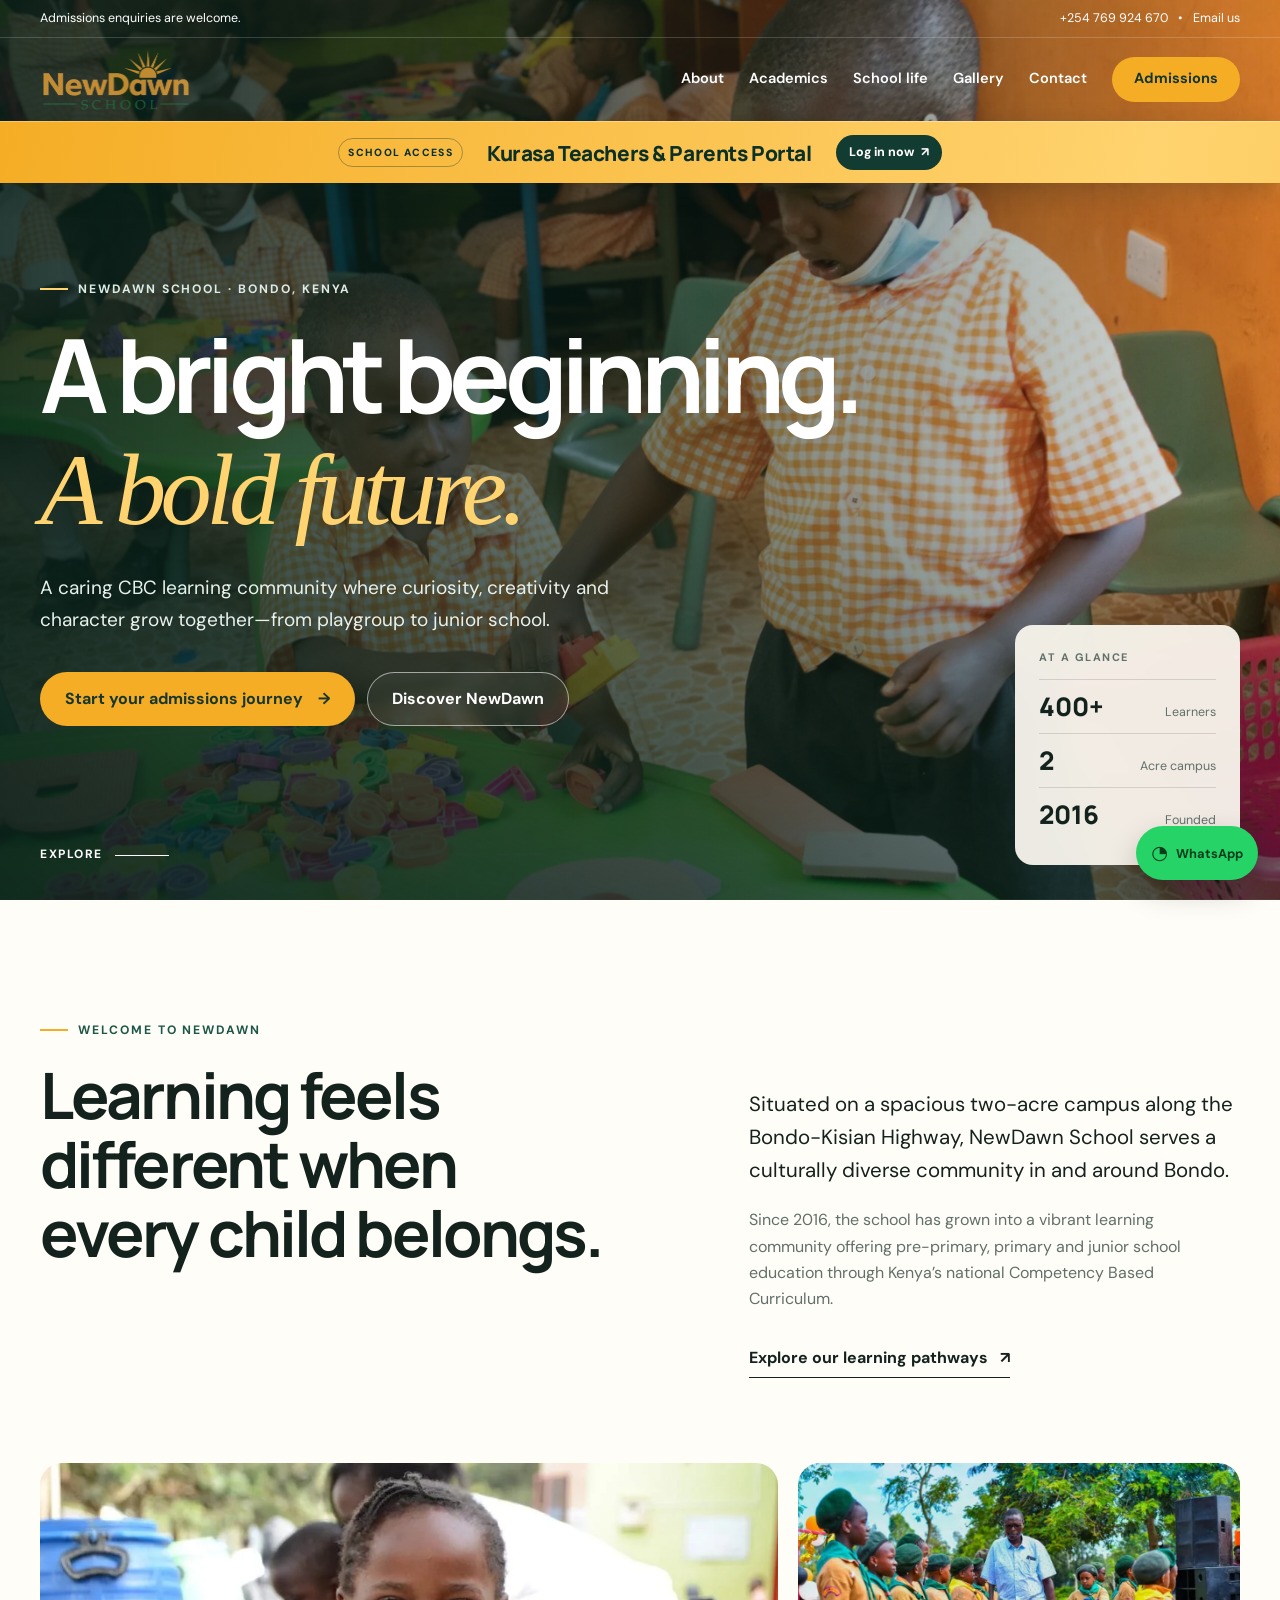
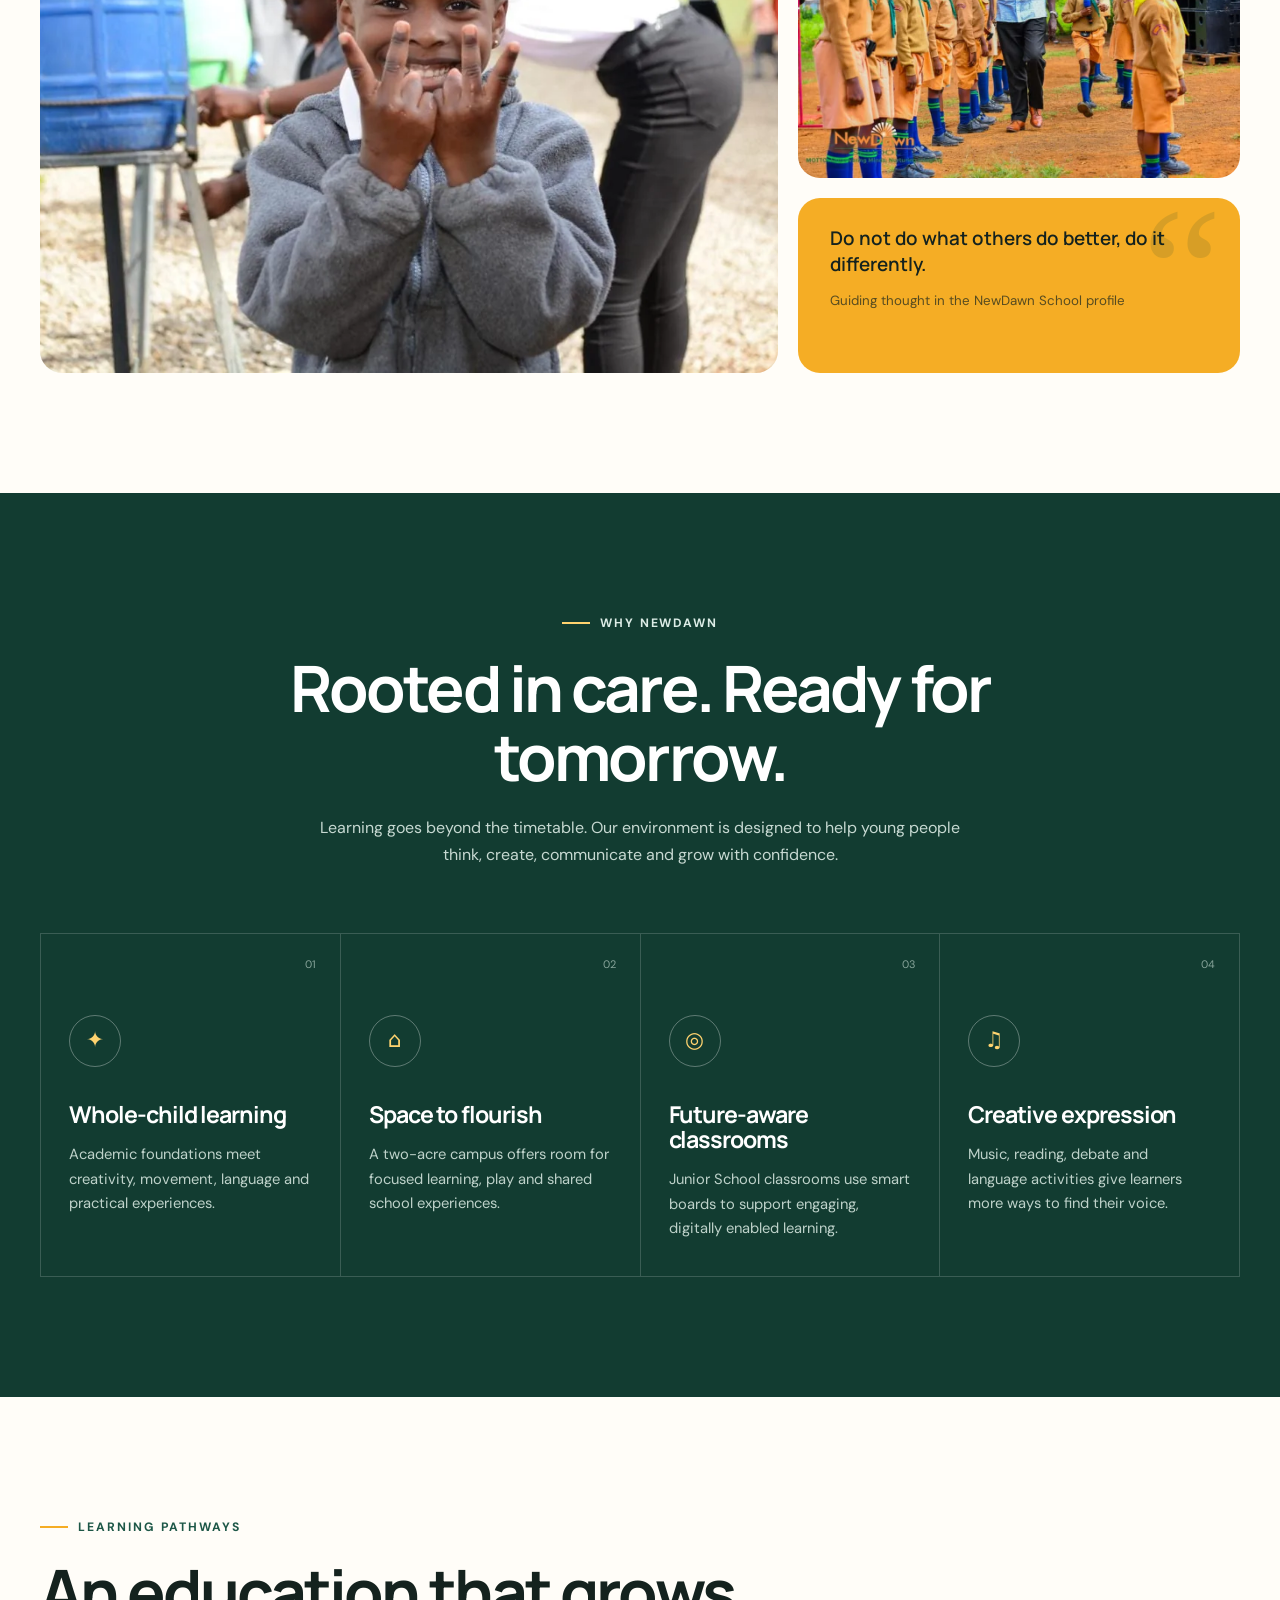
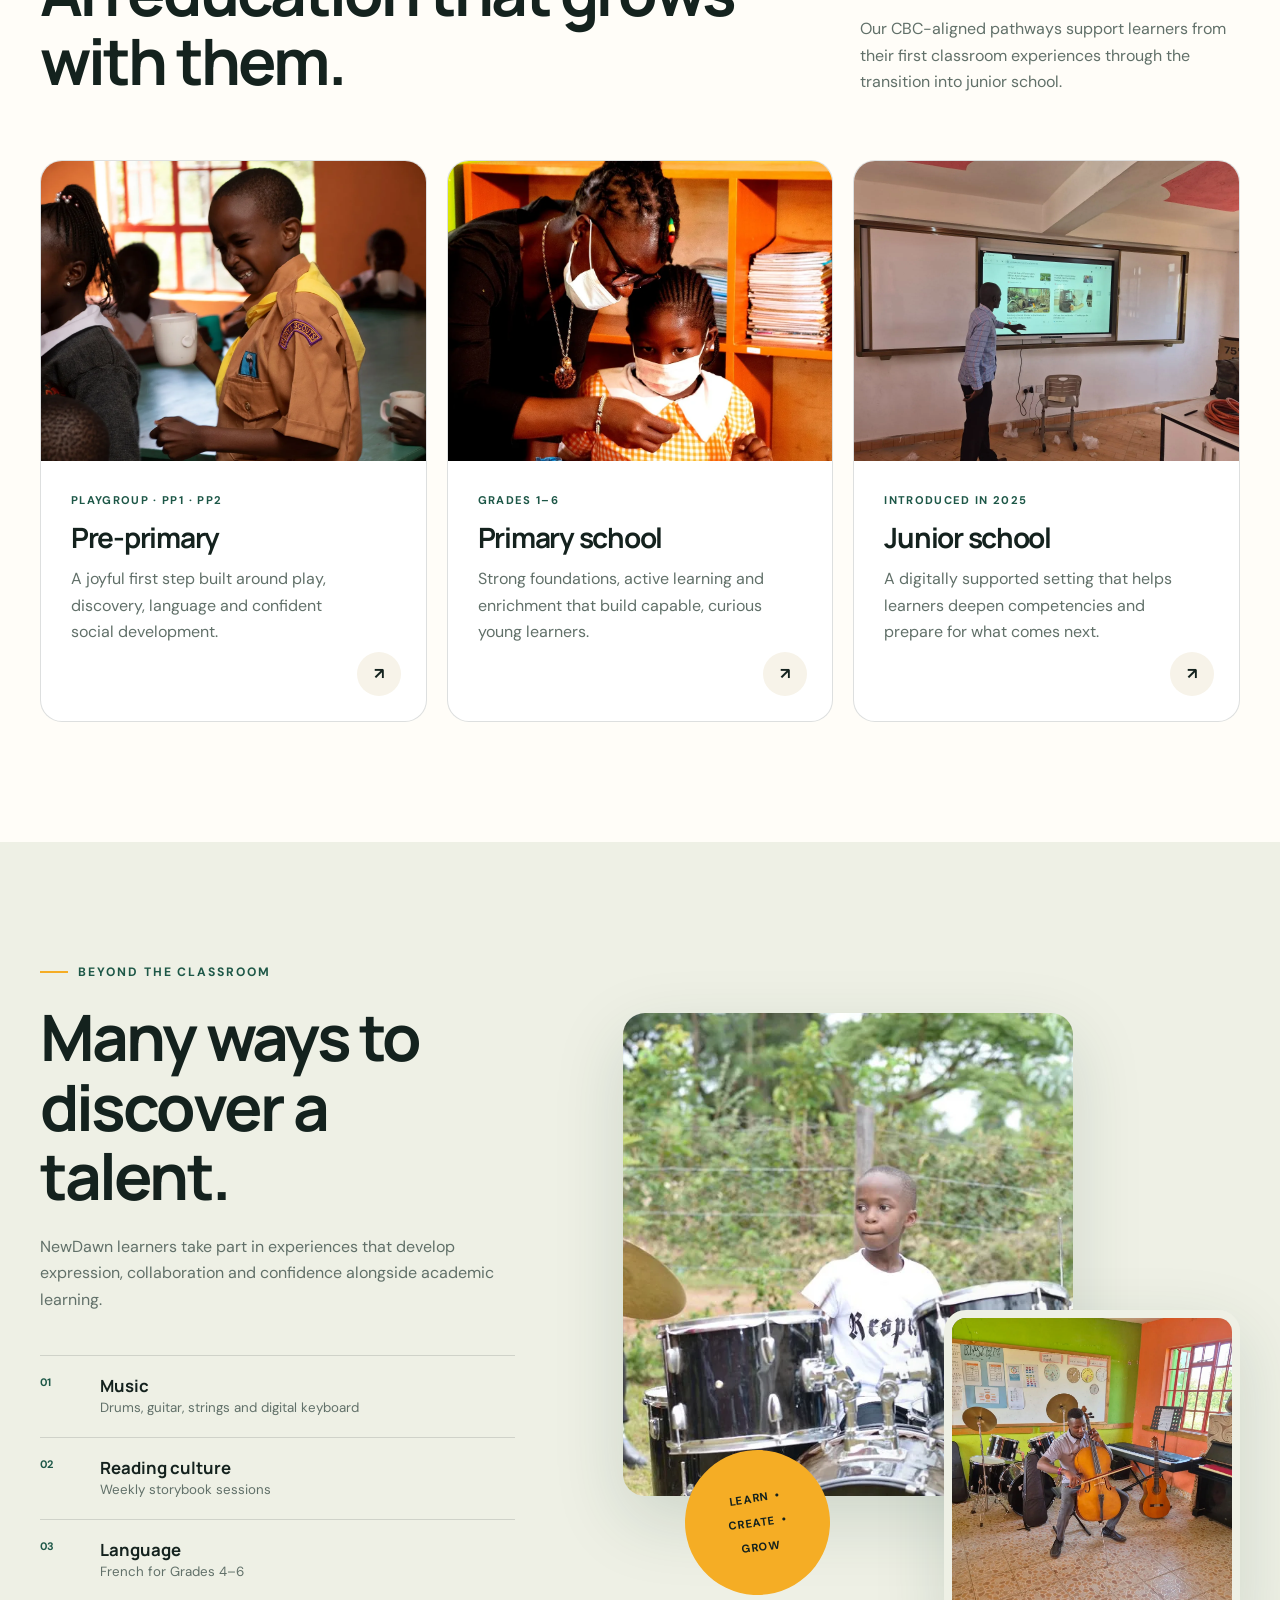
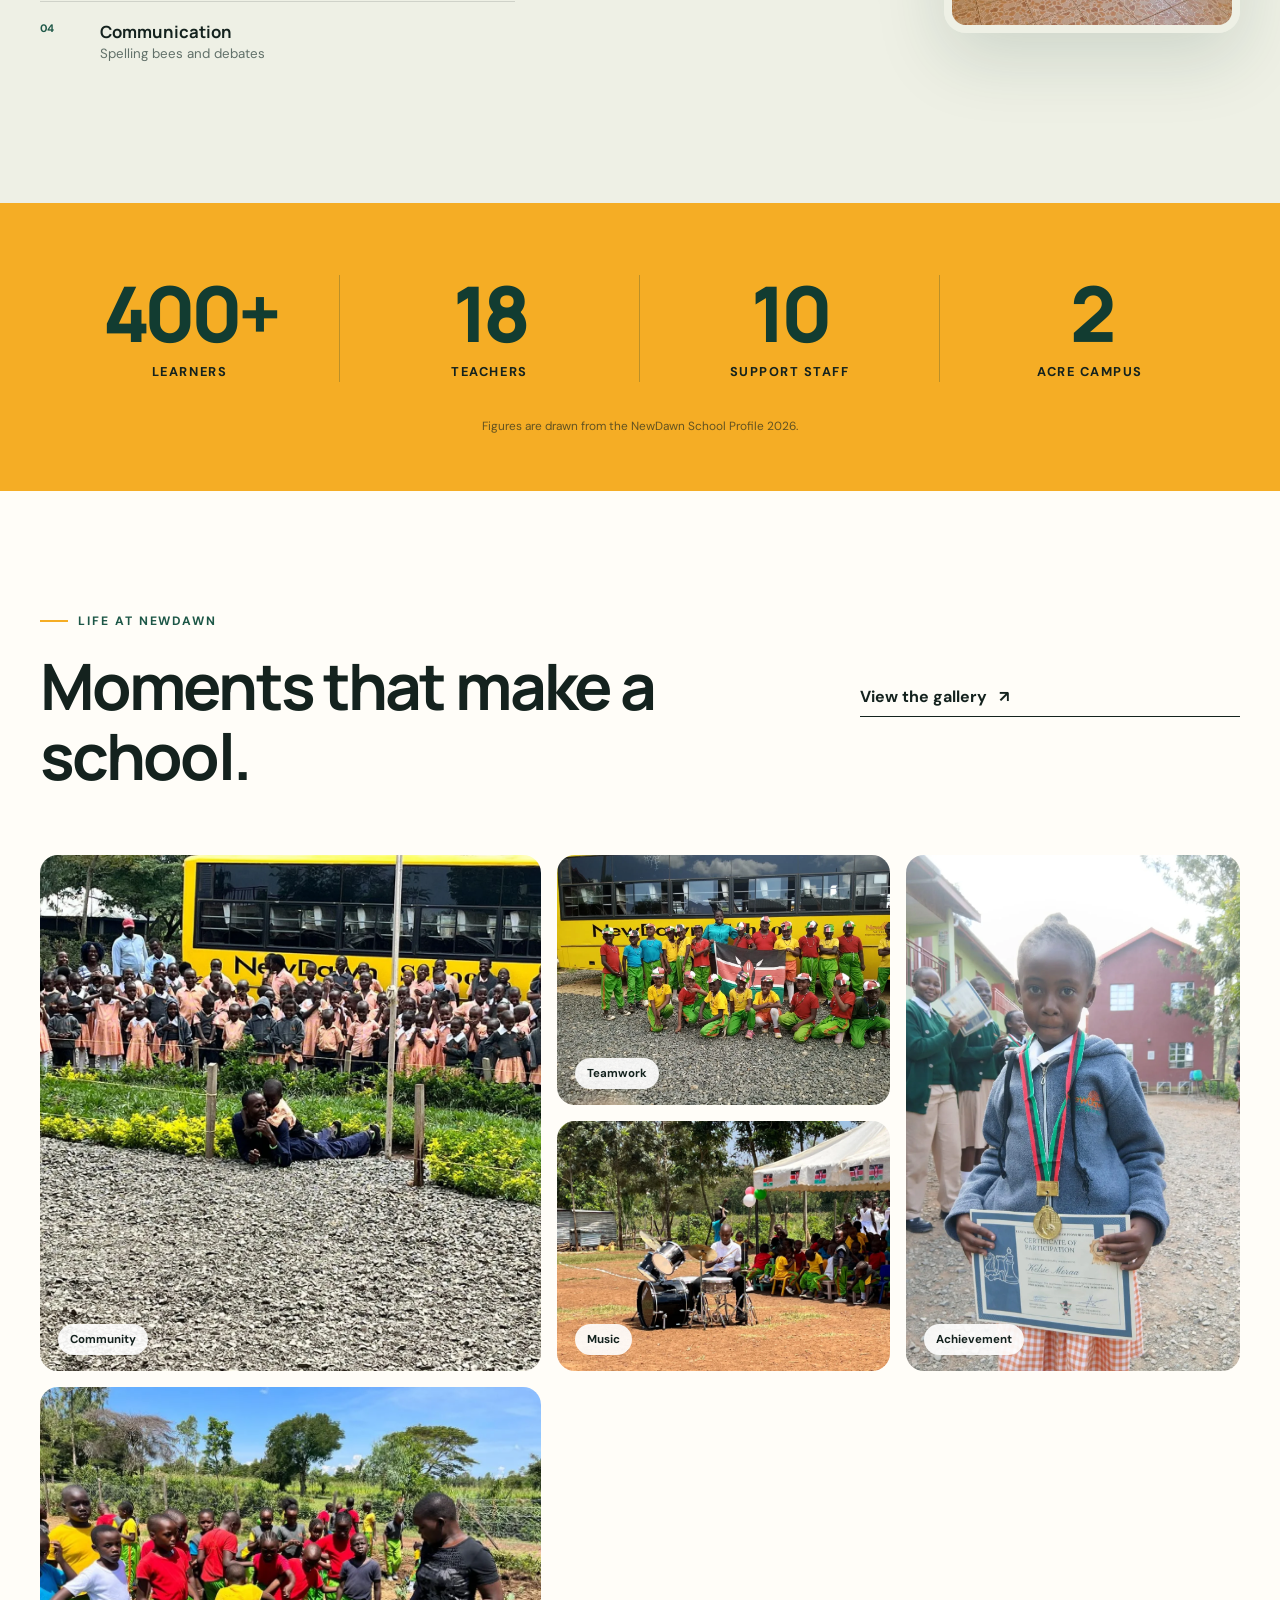
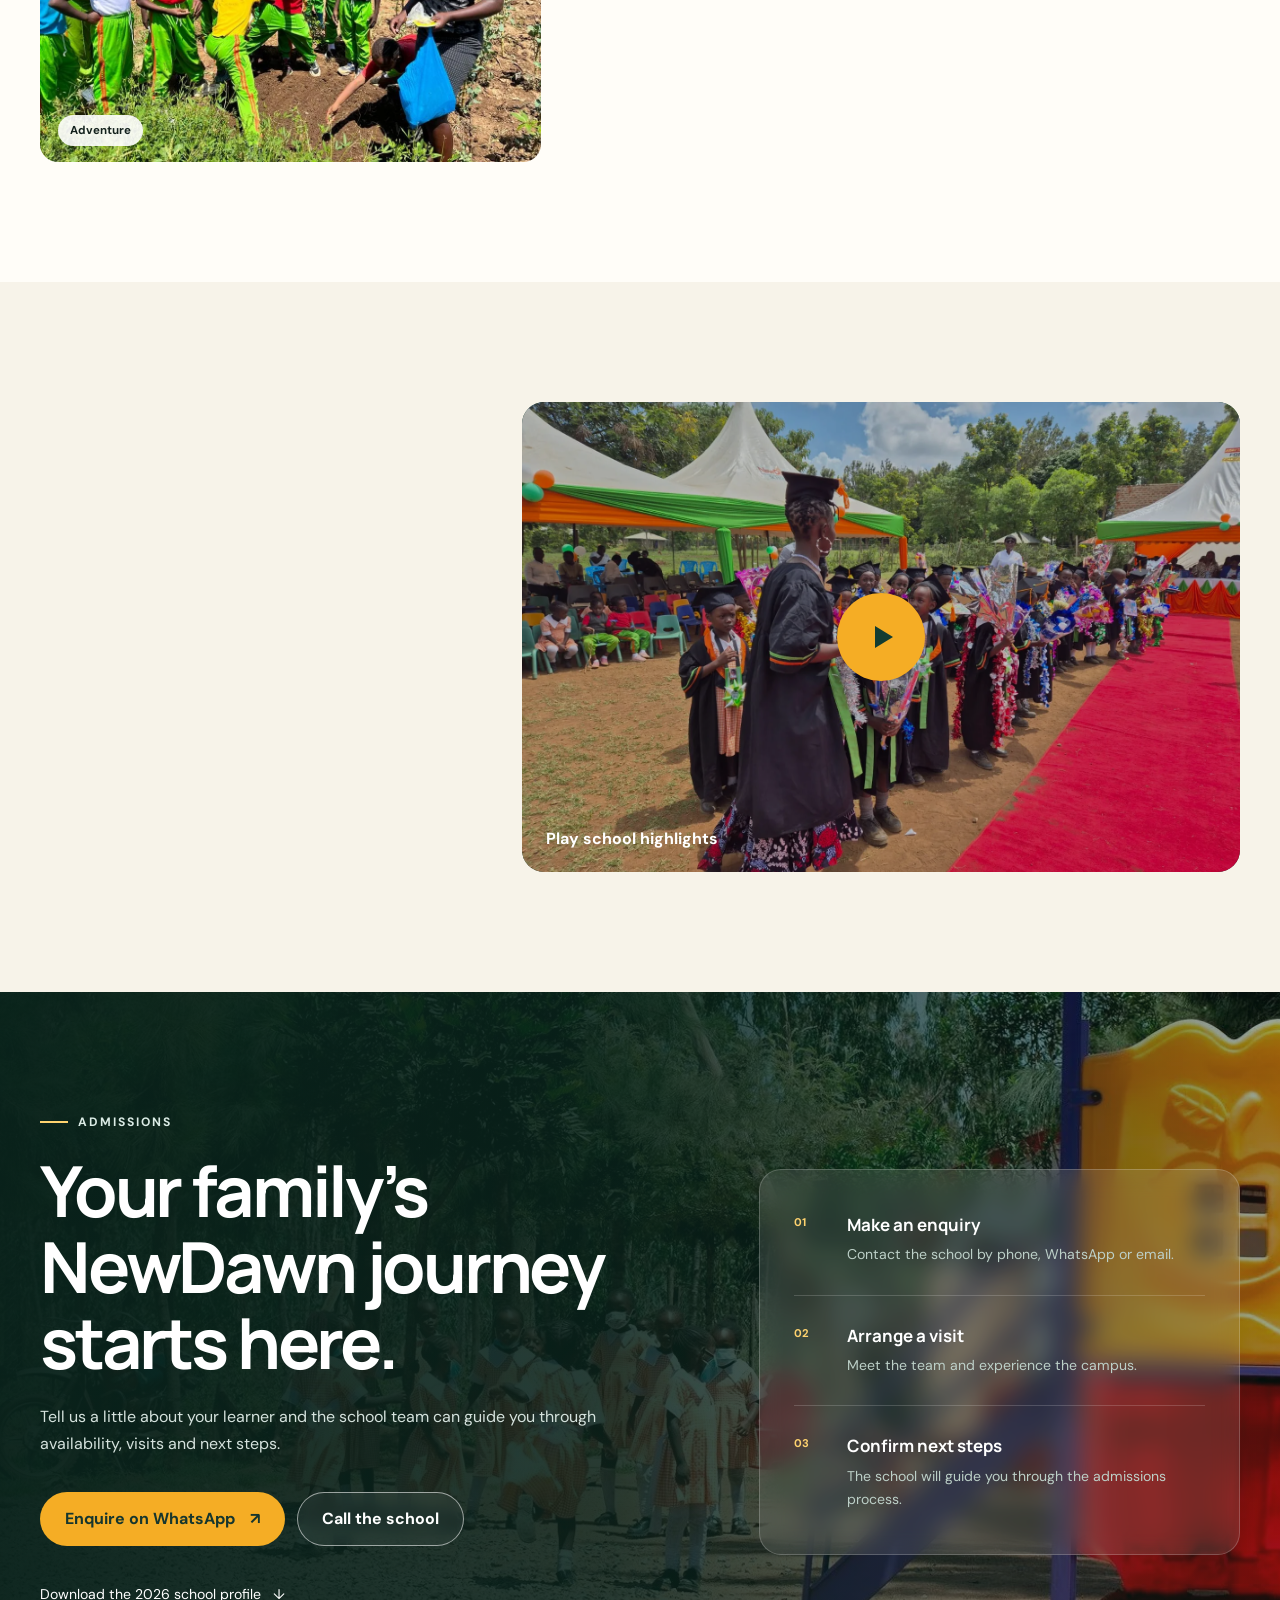
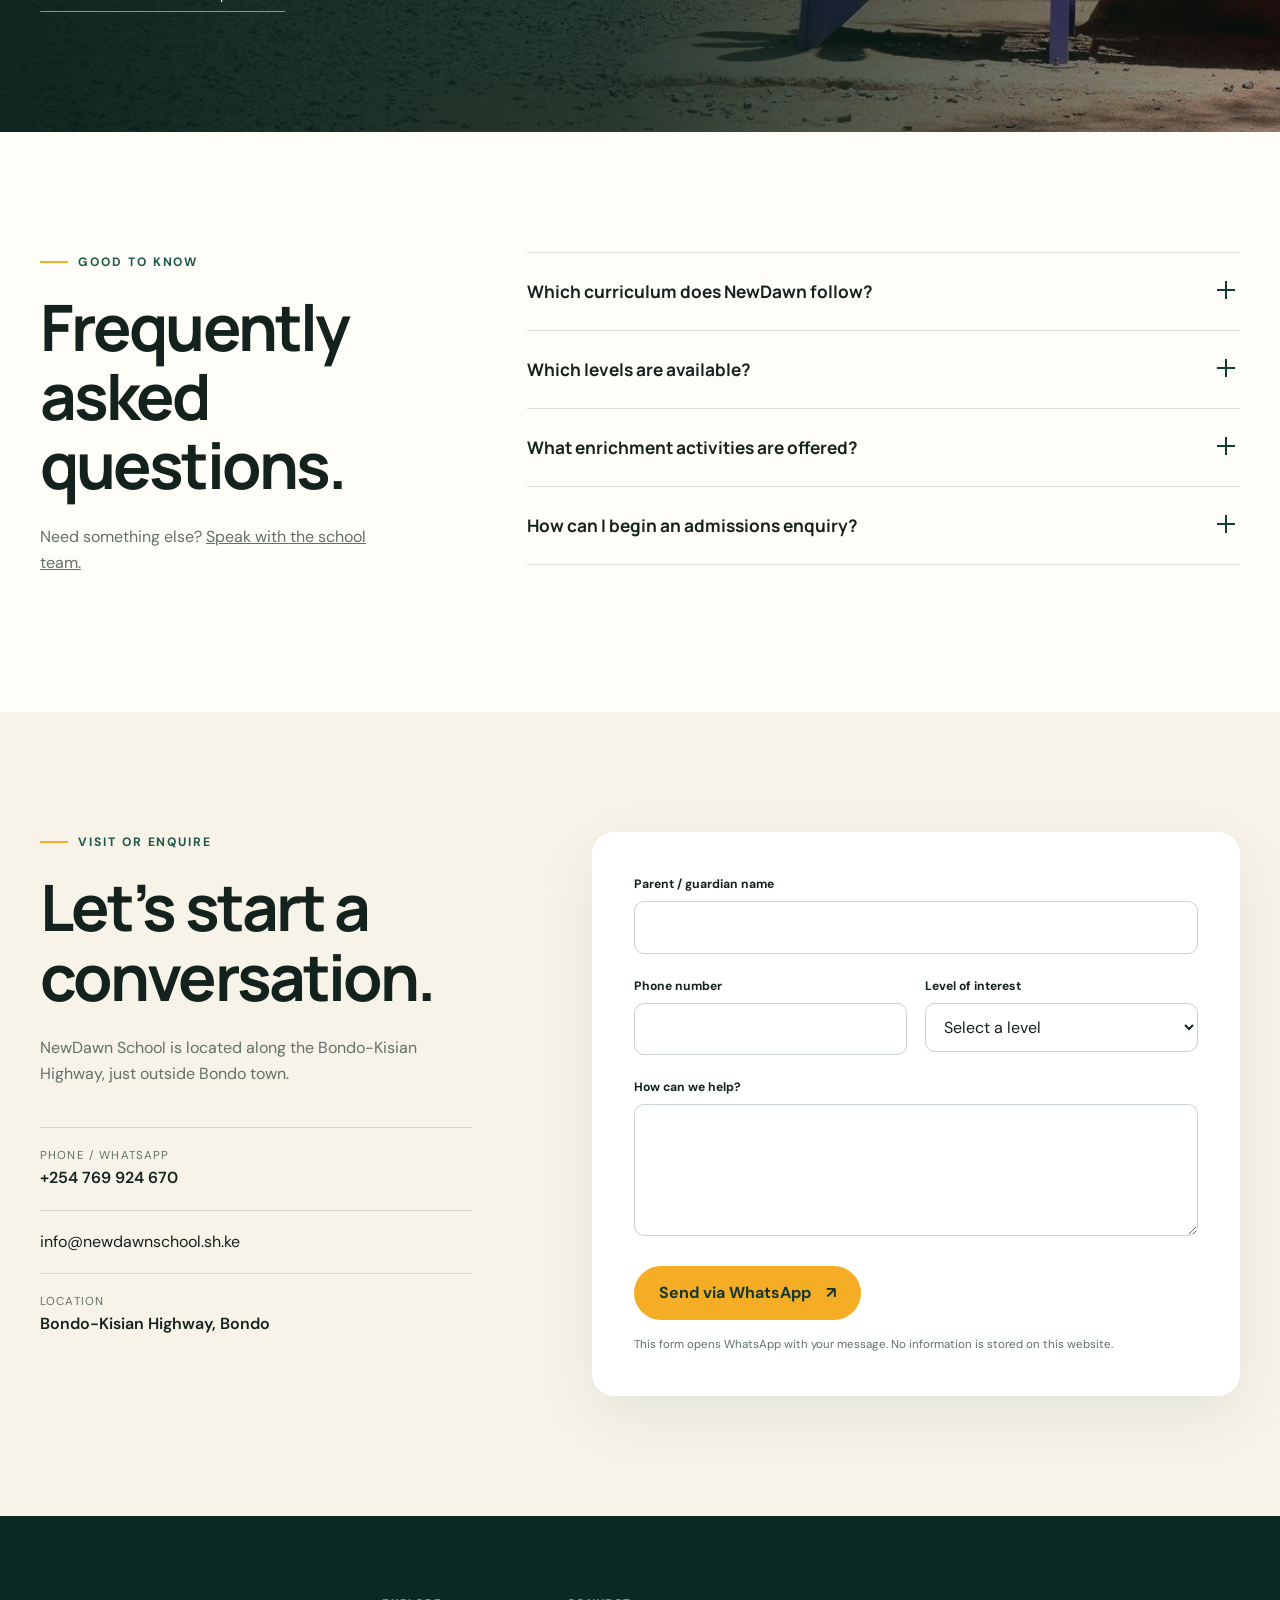
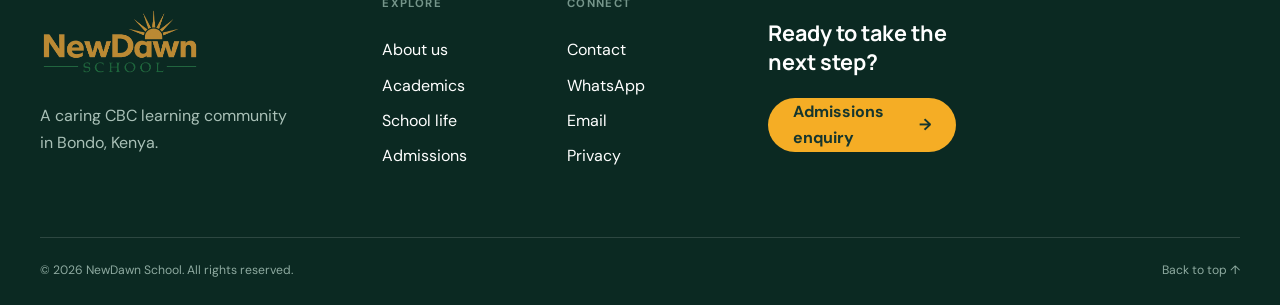
==== commit 33807843: "Add files via upload" ====
--- a/index.html
+++ b/index.html
@@ -74,7 +74,7 @@
         <a href="contact.html">Contact</a>
         <a class="button button-small button-primary" href="admissions.html">Admissions</a>
       </div>
-    </nav>
+    </nav><a class="portal-banner" data-portal-link href="https://app.kurasa.co/auth/log-in" target="_blank" rel="noopener noreferrer" aria-label="Open Kurasa Teachers and Parents Portal login in a new tab"><span class="portal-banner-kicker">School access</span><strong>Kurasa Teachers &amp; Parents Portal</strong><span class="portal-banner-action">Log in now <i aria-hidden="true">↗</i></span></a>
   </header>
 
   <main id="main">
--- a/styles.css
+++ b/styles.css
@@ -64,3 +64,30 @@
 .policy-note{padding:25px 28px;border-left:4px solid var(--gold);background:var(--cream);color:var(--muted)}
 @media(max-width:900px){.inner-page .notice-bar{display:none}.inner-hero{padding-top:145px}.breadcrumb{top:115px}.fact-band{grid-template-columns:1fr 1fr}.fact-band div:nth-child(2){border-right:0}.detail-cards{grid-template-columns:1fr 1fr}.editorial-grid{grid-template-columns:1fr;gap:40px}.editorial-grid.reverse .editorial-media{order:0}.editorial-media{min-height:420px}.timeline{grid-template-columns:1fr;gap:15px}.timeline:before{left:9px;right:auto;top:0;bottom:0;width:1px;height:auto}.timeline article{padding:0 0 20px 45px}.timeline article:before{top:5px}.page-cta-inner{align-items:flex-start;flex-direction:column}}
 @media(max-width:620px){.inner-hero{min-height:600px}.inner-hero h1{font-size:clamp(3rem,16vw,4.5rem)}.fact-band,.detail-cards{grid-template-columns:1fr}.fact-band div{border-right:0;border-bottom:1px solid rgba(255,255,255,.18)}.programme-table,.programme-table tbody,.programme-table tr,.programme-table td{display:block}.programme-table thead{display:none}.programme-table tr{padding:12px 0;border-bottom:1px solid var(--line)}.programme-table td{border:0;padding:8px 18px}.programme-table td:before{content:attr(data-label);display:block;color:var(--green-2);font-size:.68rem;text-transform:uppercase;letter-spacing:.08em}.contact-map{padding:15px}}
+
+/* Prominent, keyboard-accessible Kurasa parent portal entry point. */
+.nav-menu{gap:25px}
+.portal-link{display:inline-flex;align-items:center;gap:7px;padding:9px 13px;border:1px solid currentColor;border-radius:999px;font-size:.82rem;font-weight:700;white-space:nowrap}
+.portal-link span{transition:transform .25s var(--ease)}
+.portal-link:hover span{transform:translate(2px,-2px)}
+.portal-link:focus-visible{outline:3px solid var(--gold);outline-offset:3px}
+.footer-portal p{margin:0 0 10px;color:#a9c0b7;font-size:.86rem}
+.footer-portal a{display:inline-flex;gap:8px;color:var(--gold-2);font-weight:700}
+.footer-portal a:focus-visible{outline:3px solid var(--gold);outline-offset:4px}
+.footer-top{grid-template-columns:1.25fr .58fr .65fr .8fr 1fr;gap:4%}
+@media(max-width:1000px){.footer-top{grid-template-columns:1.2fr .8fr .8fr}.footer-portal{grid-column:auto}.footer-cta{grid-column:1/4}}
+@media(max-width:680px){.portal-link{justify-content:center;margin-top:8px}.footer-top{grid-template-columns:1fr 1fr}.footer-portal{grid-column:auto}.footer-cta{grid-column:1/3}}
+
+/* High-visibility portal banner below the complete navigation. */
+.portal-banner{height:62px;display:flex;align-items:center;justify-content:center;gap:24px;padding:8px 20px;background:linear-gradient(100deg,#f5ad25 0%,#ffd36f 45%,#f5ad25 100%);background-size:200% 100%;color:#0b3027;border-top:1px solid rgba(255,255,255,.3);box-shadow:0 8px 28px rgba(7,31,25,.2);text-align:center;animation:portalGlow 7s ease-in-out infinite}
+.portal-banner-kicker{padding:5px 9px;border:1px solid rgba(11,48,39,.35);border-radius:999px;font-size:.65rem;font-weight:800;letter-spacing:.13em;text-transform:uppercase}
+.portal-banner strong{font:800 clamp(1rem,2vw,1.3rem) 'Manrope',system-ui,sans-serif;letter-spacing:-.02em}
+.portal-banner-action{display:inline-flex;align-items:center;gap:7px;padding:7px 13px;border-radius:999px;background:var(--green);color:white;font-size:.78rem;font-weight:800}
+.portal-banner-action i{font-style:normal;transition:transform .25s var(--ease)}
+.portal-banner:hover .portal-banner-action i{transform:translate(3px,-3px)}
+.portal-banner:focus-visible{position:relative;z-index:2;outline:4px solid white;outline-offset:-6px}
+@keyframes portalGlow{0%,100%{background-position:0 50%}50%{background-position:100% 50%}}
+.inner-page .breadcrumb{top:217px}.inner-page .inner-hero{padding-top:252px}
+@media(max-width:1000px){.portal-banner{height:58px;gap:12px}.portal-banner-kicker{display:none}.nav-menu{inset:133px 0 auto}.inner-page .breadcrumb{top:160px}.inner-page .inner-hero{padding-top:205px}}
+@media(max-width:560px){.portal-banner{height:64px;justify-content:space-between;padding-inline:14px;text-align:left}.portal-banner strong{max-width:230px;font-size:.9rem;line-height:1.18}.portal-banner-action{padding:7px 10px;font-size:.7rem}.nav-menu{inset:139px 0 auto}}
+@media(prefers-reduced-motion:reduce){.portal-banner{animation:none}}
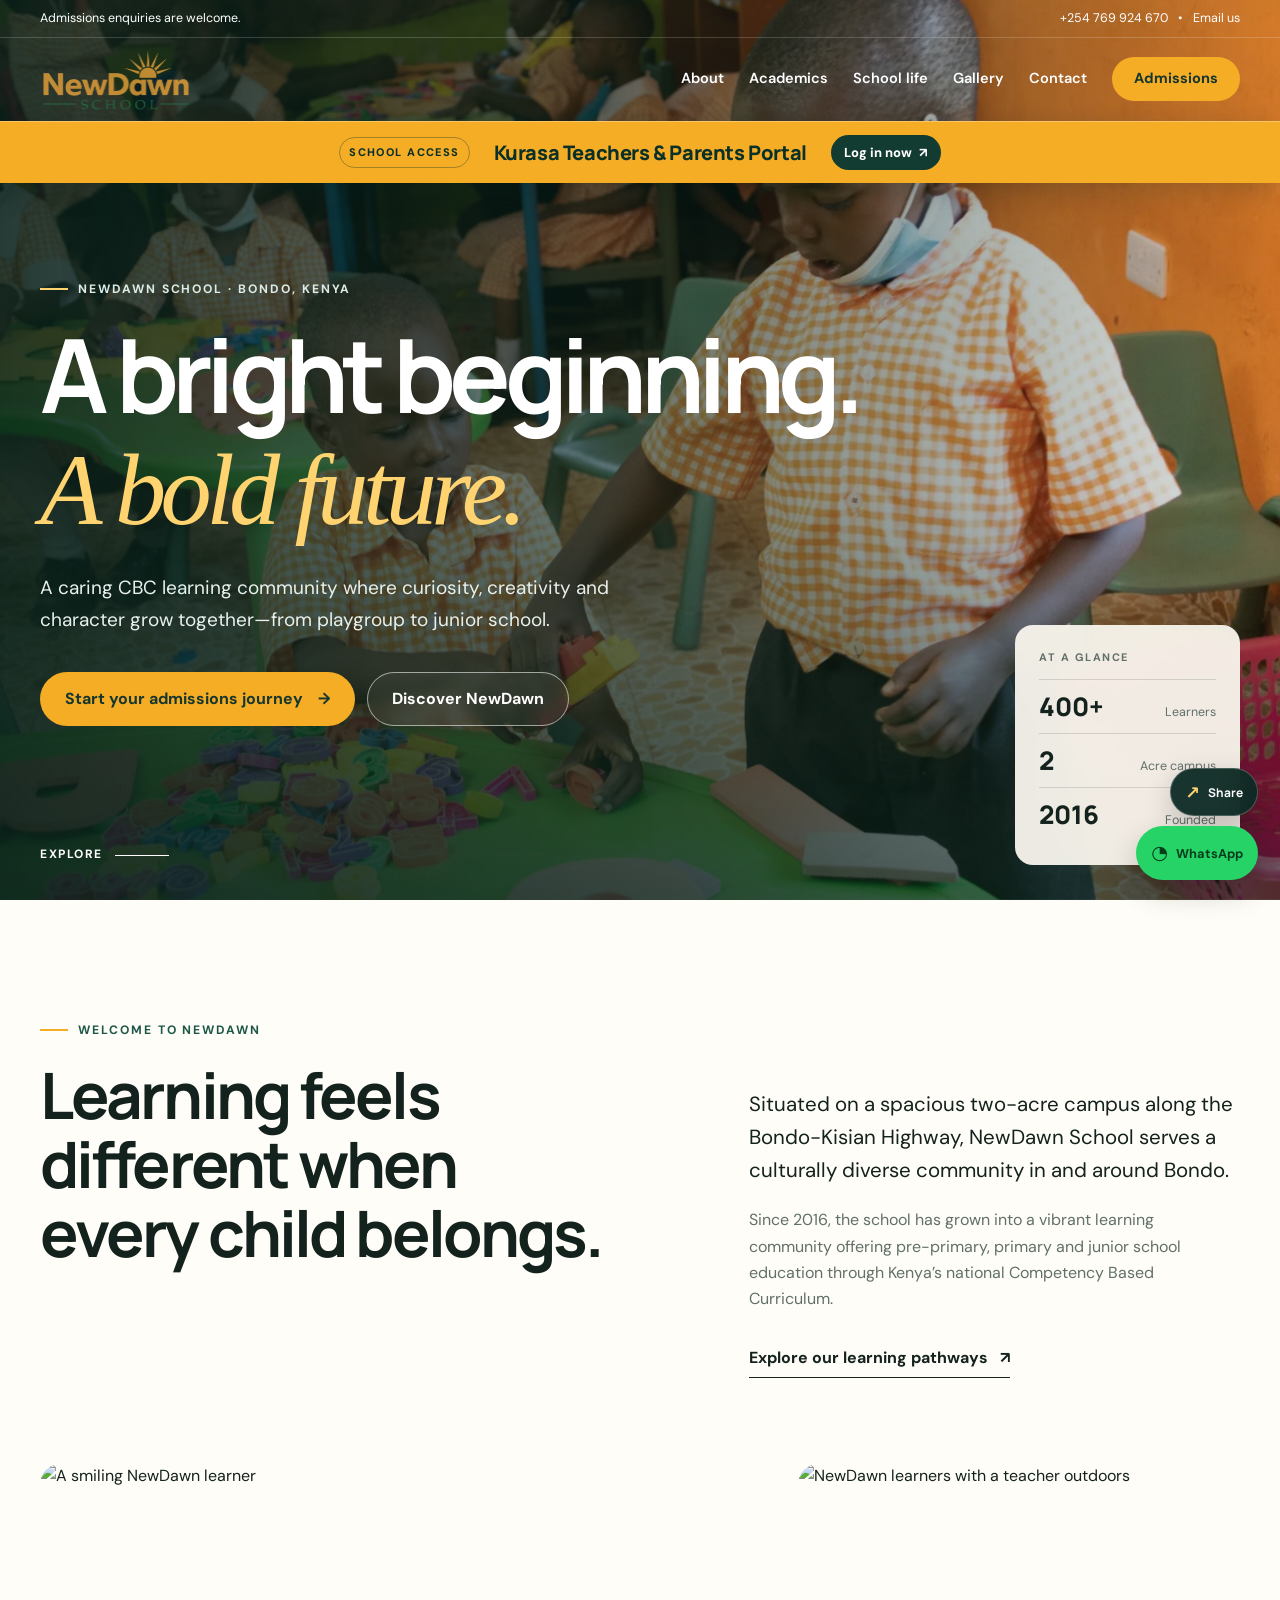
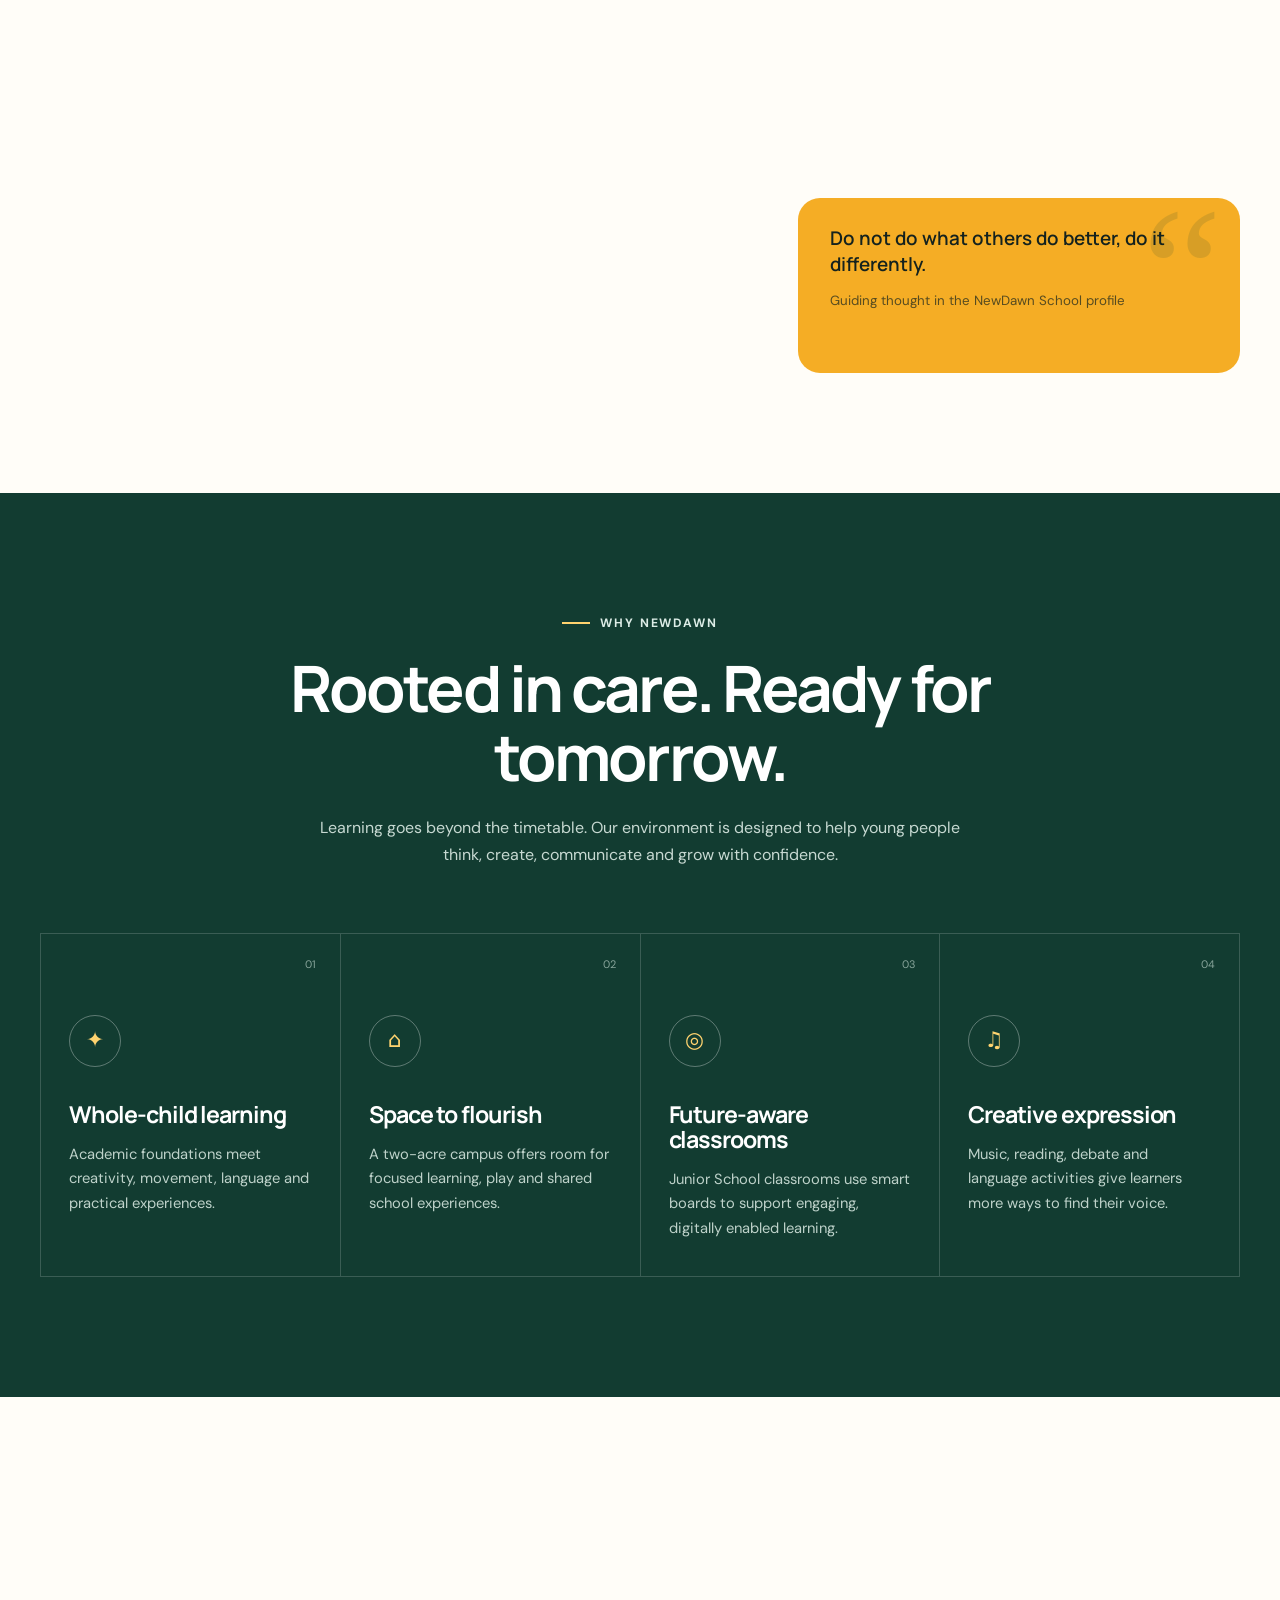
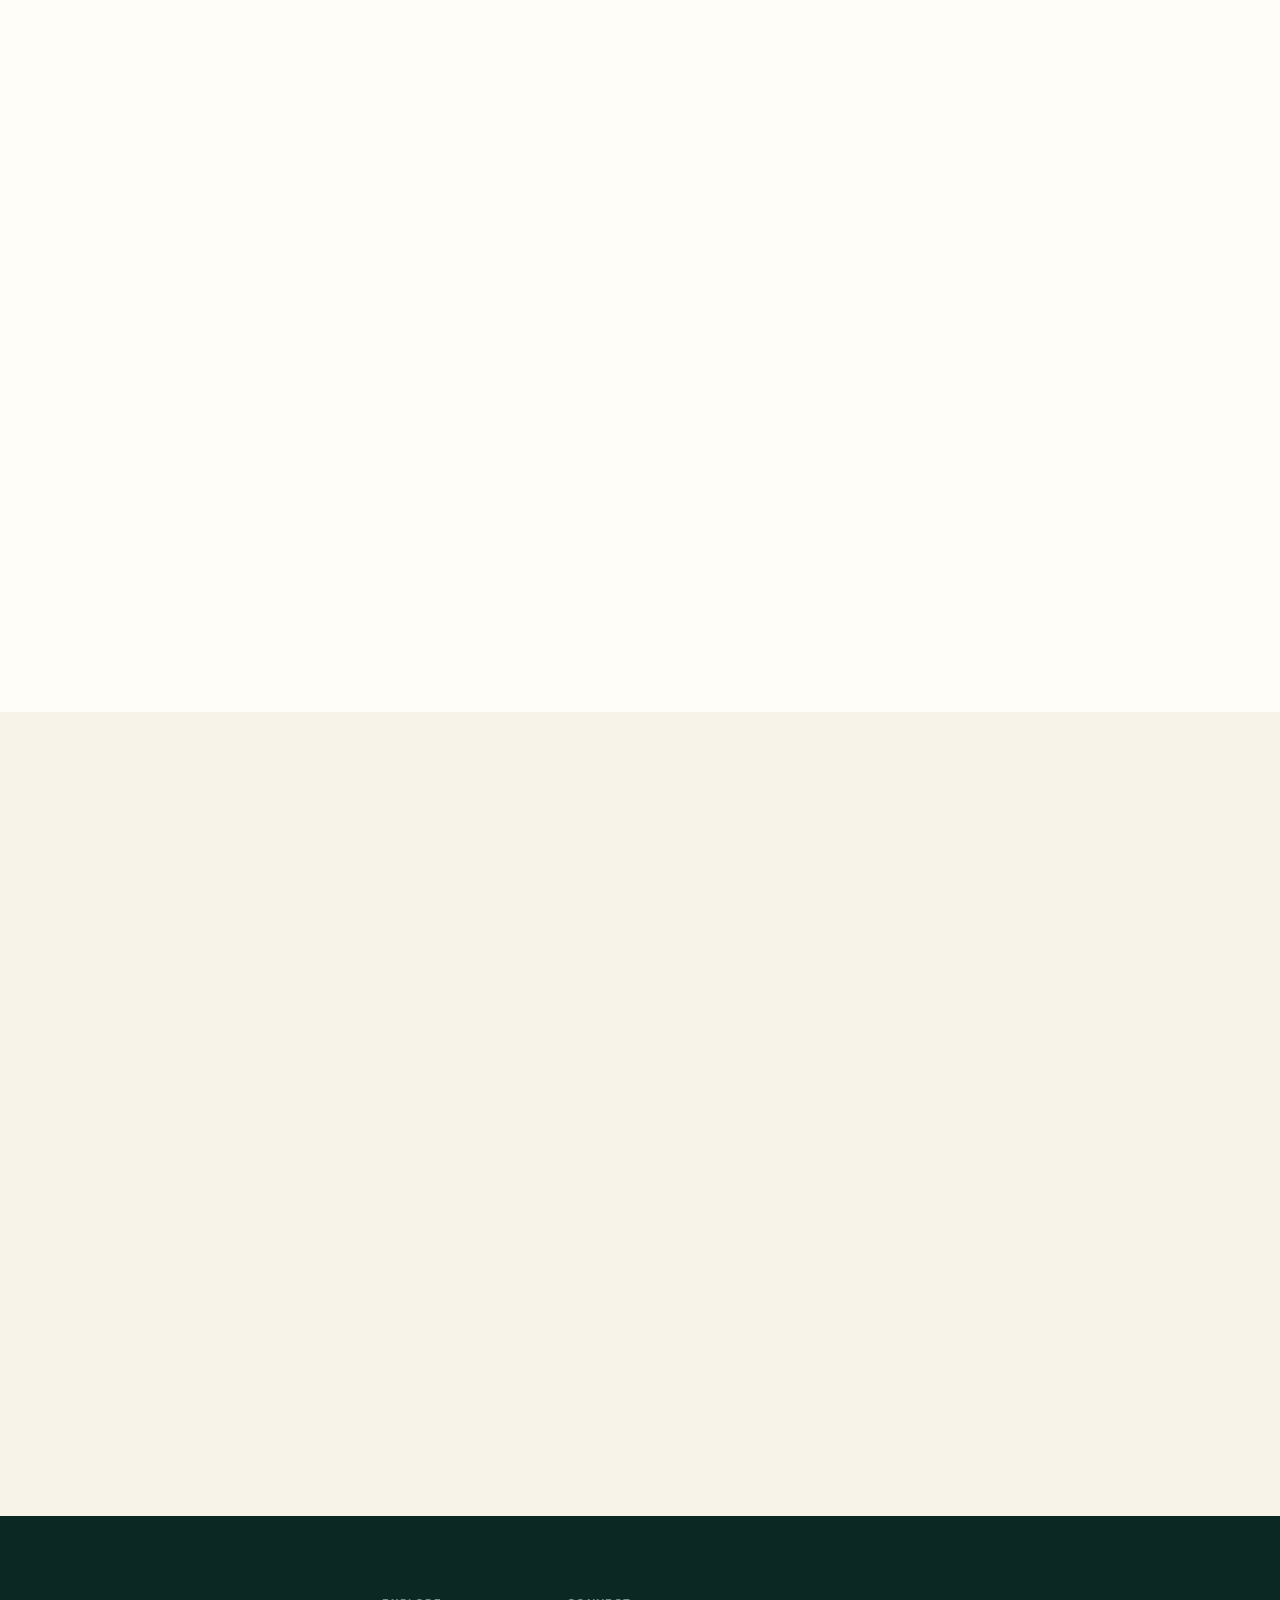
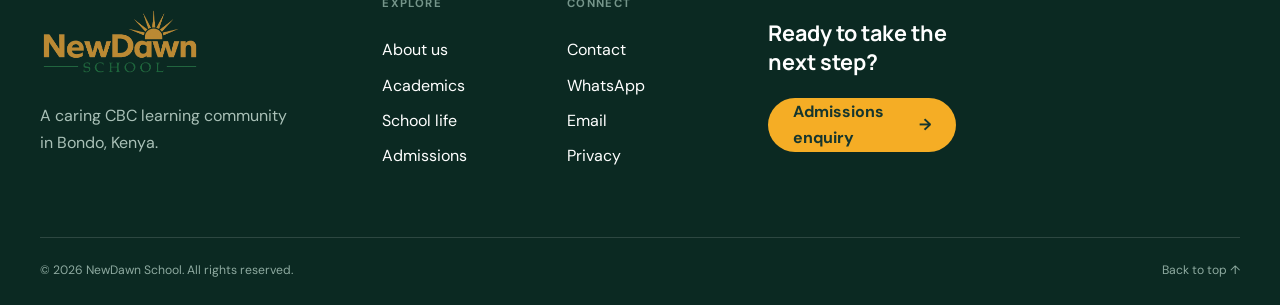
==== commit d7eff5ab: "Add files via upload" ====
--- a/index.html
+++ b/index.html
@@ -19,8 +19,14 @@
   <meta property="og:url" content="https://newdawnschool.sc.ke/">
   <meta property="og:image" content="https://newdawnschool.sc.ke/assets/images/05.webp">
   <meta name="twitter:card" content="summary_large_image">
-  <link rel="preload" href="assets/images/05.webp" as="image" fetchpriority="high">
-  <link rel="stylesheet" href="styles.css">
+  <link rel="preload" href="assets/images/05.webp" as="image" type="image/webp" fetchpriority="high" imagesrcset="assets/images/responsive/05-480.webp 480w, assets/images/responsive/05-768.webp 768w, assets/images/responsive/05-1024.webp 1024w, assets/images/05.webp 1600w" imagesizes="100vw">
+  <link rel="stylesheet" href="styles.css?v=20260817-3"><style id="portal-critical">
+.portal-banner{height:62px;display:flex;align-items:center;justify-content:center;gap:24px;padding:8px 20px;background:#f5ad25;color:#0b3027;box-shadow:0 8px 28px rgba(7,31,25,.2);text-align:center;text-decoration:none}
+.portal-banner-kicker{padding:5px 9px;border:1px solid rgba(11,48,39,.35);border-radius:999px;font-size:11px;font-weight:800;letter-spacing:.13em;text-transform:uppercase}
+.portal-banner strong{font-size:20px;font-weight:800}.portal-banner-action{display:inline-flex;align-items:center;gap:7px;padding:7px 13px;border-radius:999px;background:#123c31;color:#fff;font-size:13px;font-weight:800}
+@media(max-width:1000px){.portal-banner{height:58px;gap:12px}.portal-banner-kicker{display:none}}
+@media(max-width:560px){.portal-banner{height:64px;justify-content:space-between;padding-inline:14px;text-align:left}.portal-banner strong{max-width:230px;font-size:14px;line-height:1.18}.portal-banner-action{padding:7px 10px;font-size:11px}}
+</style>
   <script type="application/ld+json">
   {
     "@context": "https://schema.org",
@@ -80,7 +86,7 @@
   <main id="main">
     <section class="hero" id="home" aria-labelledby="hero-title">
       <div class="hero-media" aria-hidden="true">
-        <img src="assets/images/05.webp" alt="" width="2048" height="1365" fetchpriority="high">
+        <img src="assets/images/05.webp" alt="" width="2048" height="1365" fetchpriority="high" decoding="async" srcset="assets/images/responsive/05-480.webp 480w, assets/images/responsive/05-768.webp 768w, assets/images/responsive/05-1024.webp 1024w, assets/images/05.webp 1600w" sizes="100vw">
       </div>
       <div class="hero-shade"></div>
       <div class="shell hero-content">
@@ -115,10 +121,10 @@
       </div>
       <div class="shell story-grid">
         <figure class="story-main reveal">
-          <img src="assets/images/9.webp" alt="A smiling NewDawn learner" width="1024" height="682" loading="lazy">
+          <img src="assets/images/9.webp" alt="A smiling NewDawn learner" width="1024" height="682" loading="lazy" decoding="async" srcset="assets/images/responsive/9-480.webp 480w, assets/images/responsive/9-768.webp 768w, assets/images/9.webp 1024w" sizes="(max-width: 680px) 100vw, (max-width: 1000px) 80vw, 50vw">
         </figure>
         <figure class="story-side reveal">
-          <img src="assets/images/C.webp" alt="NewDawn learners with a teacher outdoors" width="1080" height="719" loading="lazy">
+          <img src="assets/images/C.webp" alt="NewDawn learners with a teacher outdoors" width="1080" height="719" loading="lazy" decoding="async" srcset="assets/images/responsive/C-480.webp 480w, assets/images/responsive/C-768.webp 768w, assets/images/responsive/C-1024.webp 1024w, assets/images/C.webp 1080w" sizes="(max-width: 680px) 100vw, (max-width: 1000px) 80vw, 50vw">
         </figure>
         <div class="quote-card reveal">
           <span class="quote-mark" aria-hidden="true">“</span>
@@ -175,7 +181,7 @@
         </div>
         <div class="pathways">
           <article class="pathway reveal">
-            <div class="pathway-image"><img src="assets/images/0.webp" alt="Young learners enjoying a classroom activity" width="2048" height="1365" loading="lazy"></div>
+            <div class="pathway-image"><img src="assets/images/0.webp" alt="Young learners enjoying a classroom activity" width="2048" height="1365" loading="lazy" decoding="async" srcset="assets/images/responsive/0-480.webp 480w, assets/images/responsive/0-768.webp 768w, assets/images/responsive/0-1024.webp 1024w, assets/images/0.webp 1600w" sizes="(max-width: 680px) 100vw, (max-width: 1000px) 80vw, 50vw"></div>
             <div class="pathway-body">
               <span class="pathway-stage">Playgroup · PP1 · PP2</span>
               <h3>Pre-primary</h3>
@@ -184,7 +190,7 @@
             </div>
           </article>
           <article class="pathway reveal">
-            <div class="pathway-image"><img src="assets/images/2.webp" alt="A teacher supporting a learner in class" width="1877" height="1020" loading="lazy"></div>
+            <div class="pathway-image"><img src="assets/images/2.webp" alt="A teacher supporting a learner in class" width="1877" height="1020" loading="lazy" decoding="async" srcset="assets/images/responsive/2-480.webp 480w, assets/images/responsive/2-768.webp 768w, assets/images/responsive/2-1024.webp 1024w, assets/images/2.webp 1600w" sizes="(max-width: 680px) 100vw, (max-width: 1000px) 80vw, 50vw"></div>
             <div class="pathway-body">
               <span class="pathway-stage">Grades 1–6</span>
               <h3>Primary school</h3>
@@ -193,7 +199,7 @@
             </div>
           </article>
           <article class="pathway reveal">
-            <div class="pathway-image"><img src="assets/images/O.webp" alt="A smart board in a NewDawn Junior School classroom" width="1600" height="1200" loading="lazy"></div>
+            <div class="pathway-image"><img src="assets/images/O.webp" alt="A smart board in a NewDawn Junior School classroom" width="1600" height="1200" loading="lazy" decoding="async" srcset="assets/images/responsive/O-480.webp 480w, assets/images/responsive/O-768.webp 768w, assets/images/responsive/O-1024.webp 1024w, assets/images/O.webp 1600w" sizes="(max-width: 680px) 100vw, (max-width: 1000px) 80vw, 50vw"></div>
             <div class="pathway-body">
               <span class="pathway-stage">Introduced in 2025</span>
               <h3>Junior school</h3>
@@ -219,8 +225,8 @@
           </ul>
         </div>
         <div class="experience-collage reveal">
-          <img class="collage-a" src="assets/images/03.webp" alt="A learner playing drums" width="1024" height="684" loading="lazy">
-          <img class="collage-b" src="assets/images/FF.webp" alt="A learner playing the cello in the music room" width="1600" height="1200" loading="lazy">
+          <img class="collage-a" src="assets/images/03.webp" alt="A learner playing drums" width="1024" height="684" loading="lazy" decoding="async" srcset="assets/images/responsive/03-480.webp 480w, assets/images/responsive/03-768.webp 768w, assets/images/03.webp 1024w" sizes="(max-width: 680px) 100vw, (max-width: 1000px) 80vw, 50vw">
+          <img class="collage-b" src="assets/images/FF.webp" alt="A learner playing the cello in the music room" width="1600" height="1200" loading="lazy" decoding="async" srcset="assets/images/responsive/FF-480.webp 480w, assets/images/responsive/FF-768.webp 768w, assets/images/responsive/FF-1024.webp 1024w, assets/images/FF.webp 1600w" sizes="(max-width: 680px) 100vw, (max-width: 1000px) 80vw, 50vw">
           <div class="sun-badge" aria-hidden="true"><span>Learn</span><i>•</i><span>Create</span><i>•</i><span>Grow</span></div>
         </div>
       </div>
@@ -243,11 +249,11 @@
           <button class="text-link gallery-open" type="button" data-gallery-open="0">View the gallery <span aria-hidden="true">↗</span></button>
         </div>
         <div class="gallery-grid">
-          <button class="gallery-tile tile-wide reveal" type="button" data-gallery-open="0"><img src="assets/images/06.webp" alt="NewDawn learners and staff gathered beside a school bus" width="1600" height="1200" loading="lazy"><span>Community</span></button>
-          <button class="gallery-tile reveal" type="button" data-gallery-open="1"><img src="assets/images/08.webp" alt="Learners representing Kenya at an outdoor activity" width="1152" height="864" loading="lazy"><span>Teamwork</span></button>
-          <button class="gallery-tile reveal" type="button" data-gallery-open="2"><img src="assets/images/HH.webp" alt="Learners enjoying a live music performance" width="1600" height="1200" loading="lazy"><span>Music</span></button>
-          <button class="gallery-tile tile-tall reveal" type="button" data-gallery-open="3"><img src="assets/images/G.webp" alt="A NewDawn learner proudly wearing medals" width="1200" height="1600" loading="lazy"><span>Achievement</span></button>
-          <button class="gallery-tile reveal" type="button" data-gallery-open="4"><img src="assets/images/04.webp" alt="Learners taking part in an outdoor team activity" width="1024" height="768" loading="lazy"><span>Adventure</span></button>
+          <button class="gallery-tile tile-wide reveal" type="button" data-gallery-open="0"><img src="assets/images/06.webp" alt="NewDawn learners and staff gathered beside a school bus" width="1600" height="1200" loading="lazy" decoding="async" srcset="assets/images/responsive/06-480.webp 480w, assets/images/responsive/06-768.webp 768w, assets/images/responsive/06-1024.webp 1024w, assets/images/06.webp 1600w" sizes="(max-width: 680px) 100vw, (max-width: 1000px) 80vw, 50vw"><span>Community</span></button>
+          <button class="gallery-tile reveal" type="button" data-gallery-open="1"><img src="assets/images/08.webp" alt="Learners representing Kenya at an outdoor activity" width="1152" height="864" loading="lazy" decoding="async" srcset="assets/images/responsive/08-480.webp 480w, assets/images/responsive/08-768.webp 768w, assets/images/responsive/08-1024.webp 1024w, assets/images/08.webp 1152w" sizes="(max-width: 680px) 100vw, (max-width: 1000px) 80vw, 50vw"><span>Teamwork</span></button>
+          <button class="gallery-tile reveal" type="button" data-gallery-open="2"><img src="assets/images/HH.webp" alt="Learners enjoying a live music performance" width="1600" height="1200" loading="lazy" decoding="async" srcset="assets/images/responsive/HH-480.webp 480w, assets/images/responsive/HH-768.webp 768w, assets/images/responsive/HH-1024.webp 1024w, assets/images/HH.webp 1600w" sizes="(max-width: 680px) 100vw, (max-width: 1000px) 80vw, 50vw"><span>Music</span></button>
+          <button class="gallery-tile tile-tall reveal" type="button" data-gallery-open="3"><img src="assets/images/G.webp" alt="A NewDawn learner proudly wearing medals" width="1200" height="1600" loading="lazy" decoding="async" srcset="assets/images/responsive/G-480.webp 480w, assets/images/responsive/G-768.webp 768w, assets/images/responsive/G-1024.webp 1024w, assets/images/G.webp 1200w" sizes="(max-width: 680px) 100vw, (max-width: 1000px) 80vw, 50vw"><span>Achievement</span></button>
+          <button class="gallery-tile reveal" type="button" data-gallery-open="4"><img src="assets/images/04.webp" alt="Learners taking part in an outdoor team activity" width="1024" height="768" loading="lazy" decoding="async" srcset="assets/images/responsive/04-480.webp 480w, assets/images/responsive/04-768.webp 768w, assets/images/04.webp 1024w" sizes="(max-width: 680px) 100vw, (max-width: 1000px) 80vw, 50vw"><span>Adventure</span></button>
         </div>
       </div>
     </section>
@@ -260,7 +266,7 @@
           <p>Step into the rhythm of a NewDawn day through highlights from learning, events and activities.</p>
         </div>
         <button class="video-poster reveal" type="button" data-video="assets/media/video1.mp4" aria-label="Play NewDawn school life video">
-          <img src="assets/images/AA.webp" alt="NewDawn school event" width="1600" height="1200" loading="lazy">
+          <img src="assets/images/AA.webp" alt="NewDawn school event" width="1600" height="1200" loading="lazy" decoding="async" srcset="assets/images/responsive/AA-480.webp 480w, assets/images/responsive/AA-768.webp 768w, assets/images/responsive/AA-1024.webp 1024w, assets/images/AA.webp 1600w" sizes="(max-width: 680px) 100vw, (max-width: 1000px) 80vw, 50vw">
           <span class="play"><i aria-hidden="true"></i></span>
           <span class="video-label">Play school highlights</span>
         </button>
@@ -268,7 +274,7 @@
     </section>
 
     <section class="admissions section" id="admissions" aria-labelledby="admissions-title">
-      <div class="admissions-image" aria-hidden="true"><img src="assets/images/3.webp" alt="" width="1280" height="720" loading="lazy"></div>
+      <div class="admissions-image" aria-hidden="true"><img src="assets/images/3.webp" alt="" width="1280" height="720" loading="lazy" decoding="async" srcset="assets/images/responsive/3-480.webp 480w, assets/images/responsive/3-768.webp 768w, assets/images/responsive/3-1024.webp 1024w, assets/images/3.webp 1280w" sizes="(max-width: 680px) 100vw, (max-width: 1000px) 80vw, 50vw"></div>
       <div class="shell admissions-grid">
         <div class="admissions-panel reveal">
           <p class="eyebrow light">Admissions</p>
@@ -343,6 +349,6 @@
     <div class="dialog-content" data-dialog-content></div>
   </dialog>
 
-  <script src="site-config.js"></script><script src="script.js" defer></script>
+  <script src="site-config.js?v=20260817-3"></script><script src="script.js?v=20260817-3" defer></script>
 </body>
 </html>
--- a/styles.css
+++ b/styles.css
@@ -91,3 +91,24 @@
 @media(max-width:1000px){.portal-banner{height:58px;gap:12px}.portal-banner-kicker{display:none}.nav-menu{inset:133px 0 auto}.inner-page .breadcrumb{top:160px}.inner-page .inner-hero{padding-top:205px}}
 @media(max-width:560px){.portal-banner{height:64px;justify-content:space-between;padding-inline:14px;text-align:left}.portal-banner strong{max-width:230px;font-size:.9rem;line-height:1.18}.portal-banner-action{padding:7px 10px;font-size:.7rem}.nav-menu{inset:139px 0 auto}}
 @media(prefers-reduced-motion:reduce){.portal-banner{animation:none}}
+
+/* Progressive enhancement and WCAG 2.2 interaction refinements. */
+@view-transition{navigation:auto}
+::view-transition-old(root){animation:180ms ease both fade-out}
+::view-transition-new(root){animation:260ms ease both fade-in}
+@keyframes fade-out{to{opacity:0}}
+@keyframes fade-in{from{opacity:0}}
+:where(a,button,input,select,textarea,summary):focus-visible{outline:3px solid var(--gold);outline-offset:4px}
+.nav-menu>a{min-height:44px;display:inline-flex;align-items:center}
+button,.button,.portal-banner,.whatsapp-float{touch-action:manipulation}
+@media(prefers-reduced-motion:reduce){::view-transition-group(*),::view-transition-old(*),::view-transition-new(*){animation:none!important}}
+
+/* Modern progressive enhancements: faster off-screen rendering and app utilities. */
+main>section:not(.hero):not(.inner-hero){content-visibility:auto;contain-intrinsic-size:auto 800px}
+.utility-dock{position:fixed;z-index:79;right:22px;bottom:84px;display:flex;flex-direction:column;gap:8px}
+.utility-action{min-width:48px;min-height:48px;display:flex;align-items:center;justify-content:center;gap:8px;padding:9px 14px;border:1px solid rgba(255,255,255,.22);border-radius:999px;background:rgba(11,41,34,.94);color:#fff;box-shadow:0 10px 28px rgba(0,0,0,.2);backdrop-filter:blur(12px);font:700 .75rem 'Manrope',system-ui;cursor:pointer}
+.utility-action:hover{background:var(--green-2);transform:translateY(-2px)}
+.utility-action[hidden]{display:none}
+.utility-action span{font-size:1.1rem;color:var(--gold-2)}
+@media(max-width:680px){.utility-dock{right:22px;bottom:78px}.utility-action{width:48px;padding:0}.utility-action b{position:absolute;width:1px;height:1px;overflow:hidden;clip-path:inset(50%)}}
+@media(prefers-reduced-transparency:reduce){.utility-action{background:#0b2922;backdrop-filter:none}}
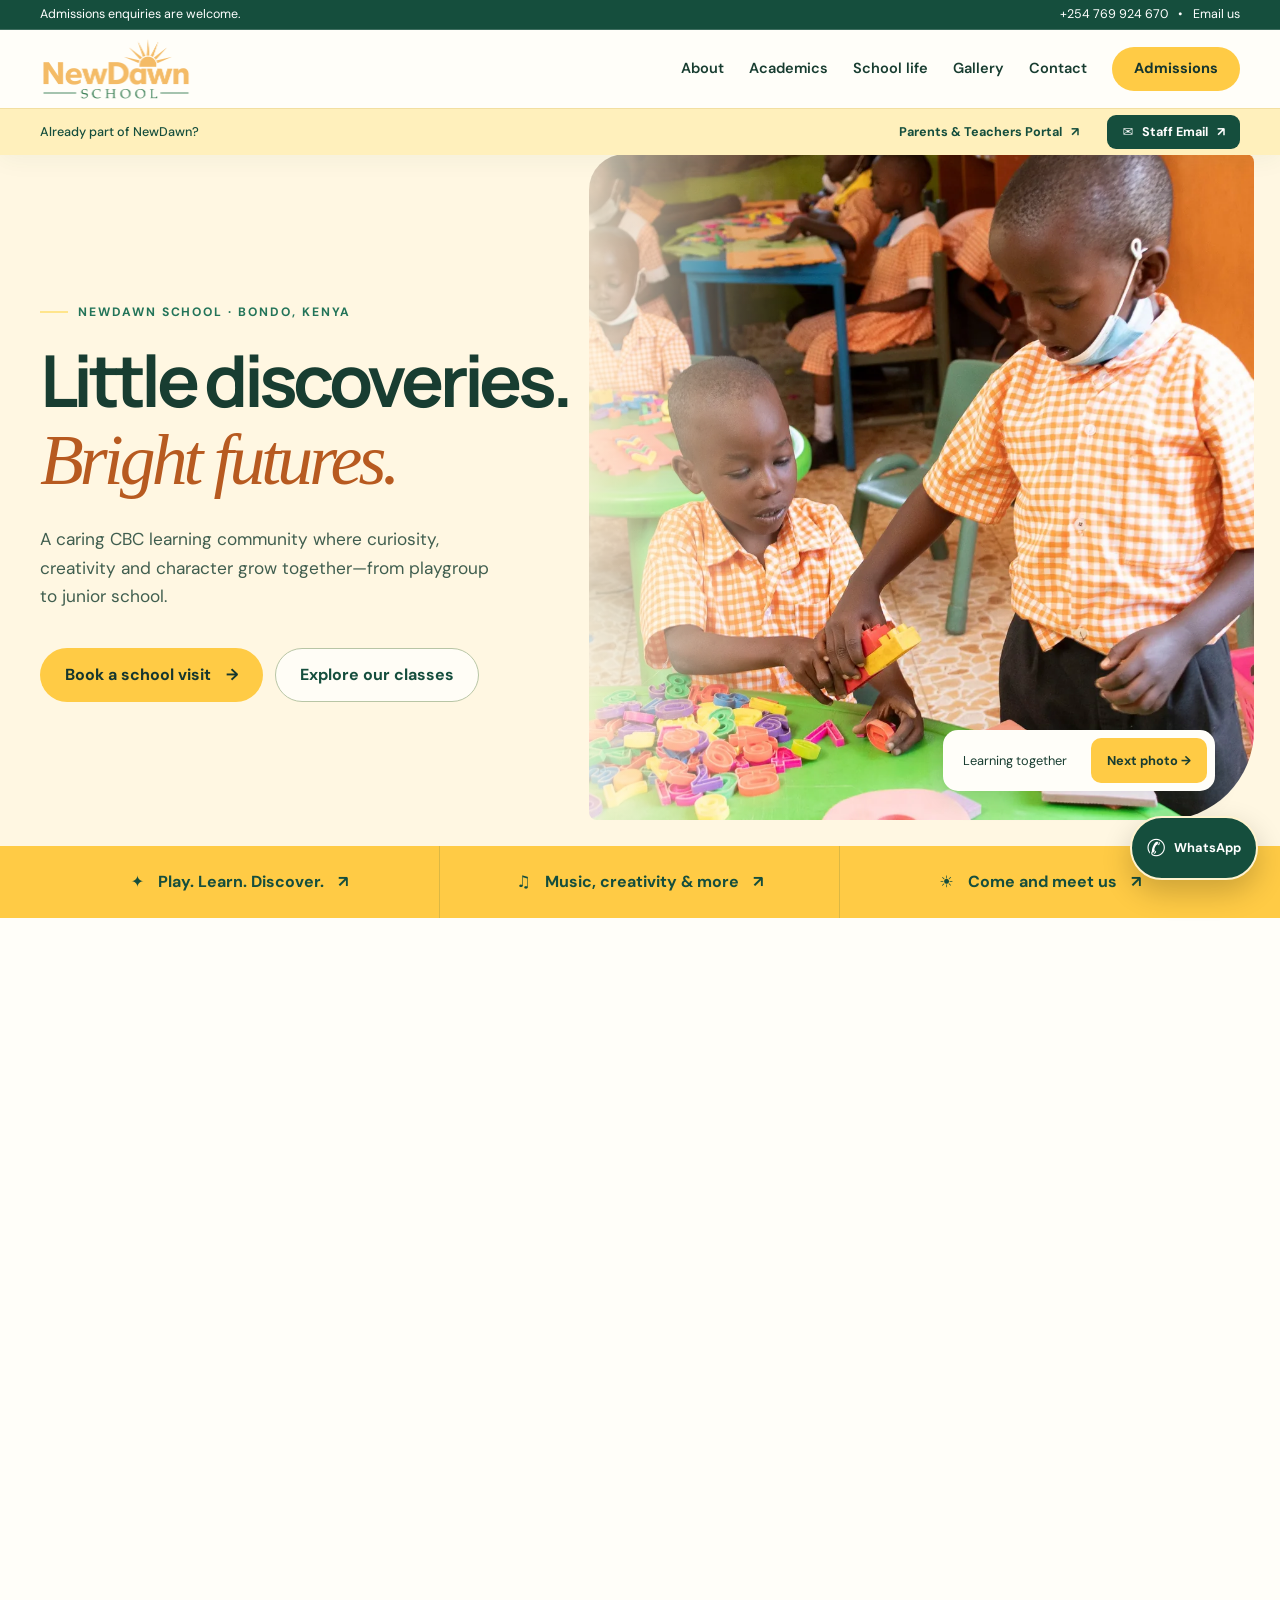
==== commit 5aba581f: "Add files via upload" ====
--- a/index.html
+++ b/index.html
@@ -20,13 +20,7 @@
   <meta property="og:image" content="https://newdawnschool.sc.ke/assets/images/05.webp">
   <meta name="twitter:card" content="summary_large_image">
   <link rel="preload" href="assets/images/05.webp" as="image" type="image/webp" fetchpriority="high" imagesrcset="assets/images/responsive/05-480.webp 480w, assets/images/responsive/05-768.webp 768w, assets/images/responsive/05-1024.webp 1024w, assets/images/05.webp 1600w" imagesizes="100vw">
-  <link rel="stylesheet" href="styles.css?v=20260817-3"><style id="portal-critical">
-.portal-banner{height:62px;display:flex;align-items:center;justify-content:center;gap:24px;padding:8px 20px;background:#f5ad25;color:#0b3027;box-shadow:0 8px 28px rgba(7,31,25,.2);text-align:center;text-decoration:none}
-.portal-banner-kicker{padding:5px 9px;border:1px solid rgba(11,48,39,.35);border-radius:999px;font-size:11px;font-weight:800;letter-spacing:.13em;text-transform:uppercase}
-.portal-banner strong{font-size:20px;font-weight:800}.portal-banner-action{display:inline-flex;align-items:center;gap:7px;padding:7px 13px;border-radius:999px;background:#123c31;color:#fff;font-size:13px;font-weight:800}
-@media(max-width:1000px){.portal-banner{height:58px;gap:12px}.portal-banner-kicker{display:none}}
-@media(max-width:560px){.portal-banner{height:64px;justify-content:space-between;padding-inline:14px;text-align:left}.portal-banner strong{max-width:230px;font-size:14px;line-height:1.18}.portal-banner-action{padding:7px 10px;font-size:11px}}
-</style>
+  <link rel="stylesheet" href="styles.css?v=20260914-1"><link rel="stylesheet" href="refresh.css?v=20260914-1">
   <script type="application/ld+json">
   {
     "@context": "https://schema.org",
@@ -38,7 +32,7 @@
     "foundingDate": "2016",
     "description": "A private CBC-aligned school offering pre-primary, primary and junior school education near Bondo, Kenya.",
     "telephone": "+254769924670",
-    "email": "info@newdawnschool.sh.ke",
+    "email": "info@newdawnschool.sc.ke",
     "address": {
       "@type": "PostalAddress",
       "streetAddress": "Bondo-Kisian Highway",
@@ -49,7 +43,7 @@
     "areaServed": "Bondo Sub-County"
   }
   </script>
-</head>
+<noscript><style>@media(max-width:1000px){.site-header{position:static}.nav{height:auto;flex-wrap:wrap;padding-block:12px}.menu-toggle{display:none}.nav-menu{position:static;visibility:visible;transform:none;flex-direction:row;flex-wrap:wrap;padding:10px 0;width:100%;box-shadow:none}.hero{padding-top:0}.hero-content{padding-top:30px}.inner-page .breadcrumb{position:relative;top:auto;left:auto;margin:20px}.inner-page .inner-hero{padding-top:40px}}</style></noscript></head>
 <body>
   <a class="skip-link" href="#main">Skip to main content</a>
 
@@ -60,7 +54,7 @@
         <div class="notice-links">
           <a href="tel:+254769924670" aria-label="Call NewDawn School">+254 769 924 670</a>
           <span aria-hidden="true">•</span>
-          <a href="mailto:info@newdawnschool.sh.ke">Email us</a>
+          <a href="mailto:info@newdawnschool.sc.ke">Email us</a>
         </div>
       </div>
     </div>
@@ -80,7 +74,7 @@
         <a href="contact.html">Contact</a>
         <a class="button button-small button-primary" href="admissions.html">Admissions</a>
       </div>
-    </nav><a class="portal-banner" data-portal-link href="https://app.kurasa.co/auth/log-in" target="_blank" rel="noopener noreferrer" aria-label="Open Kurasa Teachers and Parents Portal login in a new tab"><span class="portal-banner-kicker">School access</span><strong>Kurasa Teachers &amp; Parents Portal</strong><span class="portal-banner-action">Log in now <i aria-hidden="true">↗</i></span></a>
+    </nav><div class="school-access"><div class="shell school-access-inner"><span class="access-label">Already part of NewDawn?</span><a data-portal-link href="https://app.kurasa.co/auth/log-in" target="_blank" rel="noopener noreferrer">Parents &amp; Teachers Portal <span aria-hidden="true">↗</span></a><a class="staff-email" data-webmail-link href="https://workplace.truehost.cloud/appsuite/" target="_blank" rel="noopener noreferrer" aria-label="Staff Email — opens Truehost webmail in a new tab"><span aria-hidden="true">✉</span> Staff Email <span aria-hidden="true">↗</span></a></div></div>
   </header>
 
   <main id="main">
@@ -91,15 +85,15 @@
       <div class="hero-shade"></div>
       <div class="shell hero-content">
         <p class="eyebrow light">NewDawn School · Bondo, Kenya</p>
-        <h1 id="hero-title">A bright beginning.<br><em>A bold future.</em></h1>
+        <h1 id="hero-title">Little discoveries.<br><em>Bright futures.</em></h1>
         <p class="hero-copy">A caring CBC learning community where curiosity, creativity and character grow together—from playgroup to junior school.</p>
         <div class="hero-actions">
-          <a class="button button-primary" href="#admissions">Start your admissions journey <span aria-hidden="true">→</span></a>
-          <a class="button button-ghost" href="#experience">Discover NewDawn</a>
+          <a class="button button-primary" href="admissions.html#enquire">Book a school visit <span aria-hidden="true">→</span></a>
+          <a class="button button-ghost" href="academics.html">Explore our classes</a>
         </div>
         <a class="hero-scroll" href="#about"><span>Explore</span><i aria-hidden="true"></i></a>
       </div>
-      <aside class="hero-card" aria-label="School at a glance">
+      <div class="hero-photo-control"><span data-hero-caption>Learning together</span><button type="button" data-hero-next aria-label="Show the next school photograph">Next photo <span aria-hidden="true">→</span></button><span class="sr-only" role="status" aria-live="polite" data-photo-status></span></div><aside class="hero-card" aria-label="School at a glance">
         <p class="mini-label">At a glance</p>
         <div><strong>400+</strong><span>Learners</span></div>
         <div><strong>2</strong><span>Acre campus</span></div>
@@ -107,7 +101,7 @@
       </aside>
     </section>
 
-    <section class="intro section" id="about">
+    <div class="discovery-strip" aria-label="Explore NewDawn"><div class="shell"><a href="academics.html">✦ <span>Play. Learn. Discover.</span> ↗</a><a href="school-life.html">♫ <span>Music, creativity &amp; more</span> ↗</a><a href="admissions.html#enquire">☀ <span>Come and meet us</span> ↗</a></div></div><section class="intro section" id="about">
       <div class="shell intro-grid">
         <div class="section-heading reveal">
           <p class="eyebrow">Welcome to NewDawn</p>
@@ -128,8 +122,8 @@
         </figure>
         <div class="quote-card reveal">
           <span class="quote-mark" aria-hidden="true">“</span>
-          <p>Do not do what others do better, do it differently.</p>
-          <small>Guiding thought in the NewDawn School profile</small>
+          <p>Room to play. Space to create. A place to belong.</p>
+          <small>Discover life at NewDawn</small>
         </div>
       </div>
     </section>
@@ -284,7 +278,7 @@
             <a class="button button-primary" href="https://wa.me/254769924670?text=Hello%20NewDawn%20School%2C%20I%20would%20like%20to%20enquire%20about%20admissions." target="_blank" rel="noopener">Enquire on WhatsApp <span aria-hidden="true">↗</span></a>
             <a class="button button-ghost" href="tel:+254769924670">Call the school</a>
           </div>
-          <a class="profile-link" href="assets/docs/NewDawn-School-Profile-2026.pdf" target="_blank" rel="noopener">Download the 2026 school profile <span aria-hidden="true">↓</span></a>
+          <a class="profile-link" href="assets/docs/NewDawn-School-Profile-2026-OFFICIAL.pdf" target="_blank" rel="noopener">Download the 2026 school profile <span aria-hidden="true">↓</span></a>
         </div>
         <ol class="admission-steps reveal">
           <li><span>01</span><div><strong>Make an enquiry</strong><p>Contact the school by phone, WhatsApp or email.</p></div></li>
@@ -314,7 +308,7 @@
           <p>NewDawn School is located along the Bondo-Kisian Highway, just outside Bondo town.</p>
           <address>
             <a href="tel:+254769924670"><span>Phone / WhatsApp</span><strong>+254 769 924 670</strong></a>
-            <a href="mailto:info@newdawnschool.sh.ke"><span>Email</span><strong>info@newdawnschool.sh.ke</strong></a>
+            <a href="mailto:info@newdawnschool.sc.ke"><span>Email</span><strong>info@newdawnschool.sc.ke</strong></a>
             <a href="https://www.google.com/maps/search/?api=1&query=New+Dawn+School+Bondo+Kenya" target="_blank" rel="noopener"><span>Location</span><strong>Bondo-Kisian Highway, Bondo</strong></a>
           </address>
         </div>
@@ -325,8 +319,8 @@
             <div class="field"><label for="level">Level of interest</label><select id="level" name="level" required><option value="">Select a level</option><option>Pre-primary</option><option>Primary school</option><option>Junior school</option><option>General enquiry</option></select></div>
           </div>
           <div class="field"><label for="message">How can we help?</label><textarea id="message" name="message" rows="4"></textarea></div>
-          <button class="button button-primary" type="submit">Send via WhatsApp <span aria-hidden="true">↗</span></button>
-          <p class="form-note">This form opens WhatsApp with your message. No information is stored on this website.</p>
+          <button class="button button-primary" type="submit">Continue to WhatsApp <span aria-hidden="true">↗</span></button>
+          <p class="form-note">Continue to WhatsApp, then press Send to share your enquiry with the school. This website does not store your form details.</p>
         </form>
       </div>
     </section>
@@ -336,7 +330,7 @@
     <div class="shell footer-top">
       <div class="footer-brand"><img src="assets/images/logo-transparent.png" alt="NewDawn School" width="1218" height="528"><p>A caring CBC learning community in Bondo, Kenya.</p></div>
       <div><h2>Explore</h2><a href="about.html">About us</a><a href="academics.html">Academics</a><a href="school-life.html">School life</a><a href="admissions.html">Admissions</a></div>
-      <div><h2>Connect</h2><a href="contact.html">Contact</a><a href="https://wa.me/254769924670" target="_blank" rel="noopener">WhatsApp</a><a href="mailto:info@newdawnschool.sh.ke">Email</a><a href="privacy.html">Privacy</a></div>
+      <div><h2>Connect</h2><a href="contact.html">Contact</a><a href="https://wa.me/254769924670" target="_blank" rel="noopener">WhatsApp</a><a href="mailto:info@newdawnschool.sc.ke">Email</a><a href="privacy.html">Privacy</a><a data-webmail-link href="https://workplace.truehost.cloud/appsuite/" target="_blank" rel="noopener noreferrer">Staff Email ↗</a></div>
       <div class="footer-cta"><p>Ready to take the next step?</p><a class="button button-primary" href="admissions.html">Admissions enquiry <span aria-hidden="true">→</span></a></div>
     </div>
     <div class="shell footer-bottom"><p>© <span data-year>2026</span> NewDawn School. All rights reserved.</p><a href="#home">Back to top ↑</a></div>
@@ -349,6 +343,6 @@
     <div class="dialog-content" data-dialog-content></div>
   </dialog>
 
-  <script src="site-config.js?v=20260817-3"></script><script src="script.js?v=20260817-3" defer></script>
+  <script src="site-config.js?v=20260914-1"></script><script src="script.js?v=20260914-1" defer></script>
 </body>
 </html>
--- a/refresh.css
+++ b/refresh.css
@@ -0,0 +1,43 @@
+/* NewDawn: brighter days, clear journeys. Shared across every page. */
+:root{--green:#154e3d;--green-2:#237459;--gold:#ffcb45;--gold-2:#ffe58c;--cream:#fff5dc;--paper:#fffef9;--ink:#183d31;--muted:#52675d;--radius:24px}
+html{scroll-padding-top:160px}
+.site-header,.inner-page .site-header{background:rgba(255,254,249,.98);color:var(--ink);box-shadow:0 4px 24px #174e3d0d}
+.notice-bar,.inner-page .notice-bar{background:var(--green);color:#fff;height:30px}
+.nav{height:78px}.brand{width:164px}.nav-menu{gap:25px}
+.school-access{background:#fff0bc;border-top:1px solid #f2dfa1;color:var(--green)}
+.school-access-inner{min-height:46px;display:flex;gap:28px;align-items:center;justify-content:flex-end;font-size:.79rem;font-weight:700}
+.access-label{margin-right:auto;font-weight:500}.school-access a{display:inline-flex;align-items:center;gap:9px;min-height:44px}
+.school-access a:hover{text-decoration:underline;text-underline-offset:4px}.school-access .staff-email{background:var(--green);color:white;border-radius:9px;padding:0 15px;min-height:34px}
+.hero{background:#fff7e2;color:var(--ink);min-height:780px;height:94svh;max-height:940px}
+.hero-media{left:46%;top:154px;bottom:26px;right:26px;border-radius:36px 8px 90px 8px;overflow:hidden}
+.hero-media img{animation:none;object-position:center;height:100%}
+.hero-shade{background:linear-gradient(90deg,#fff7e2 0%,#fff7e2 35%,rgba(255,247,226,.94) 43%,rgba(255,247,226,0) 62%);pointer-events:none}
+.hero-content{padding-top:158px;justify-content:center;pointer-events:none}.hero-content>*{pointer-events:auto}
+.hero h1{font-size:clamp(3.4rem,5.6vw,5.6rem);max-width:650px;line-height:1.07;letter-spacing:-.065em}
+.hero h1 em{color:#b75a20}.hero-copy{max-width:460px;font-size:1.08rem;color:#405e4f}.hero .eyebrow.light{color:var(--green-2)}
+.hero-actions{max-width:520px}.hero .button-ghost{border-color:#b8c5a5;background:#fffdf6;color:var(--green)}
+.hero .button-ghost:hover{background:#e2f1db}.hero-scroll{display:none}.hero-card{display:none}
+.hero-photo-control{position:absolute;right:65px;bottom:55px;z-index:4;background:#fffef9;border-radius:15px;padding:8px 8px 8px 20px;display:flex;align-items:center;gap:24px;font-size:.8rem;box-shadow:0 8px 24px #153c3120}
+.hero-photo-control button{border:0;border-radius:10px;background:var(--gold);padding:12px 16px;min-height:44px;font-weight:700;cursor:pointer}.hero-photo-control button:disabled{opacity:.6}
+.discovery-strip{background:var(--gold);color:var(--green)}.discovery-strip .shell{display:grid;grid-template-columns:repeat(3,1fr)}
+.discovery-strip a{display:flex;justify-content:center;align-items:center;gap:14px;padding:23px 12px;border-right:1px solid #174e3d26;font-size:1rem;font-weight:700}.discovery-strip a:last-child{border:0}.discovery-strip a:hover{background:#ffdf7e}
+.section{padding:88px 0}h2{font-size:clamp(2.2rem,4.2vw,3.6rem)}.intro-copy{padding-top:10px}.intro-grid{gap:7%}.story-grid{margin-top:45px;grid-template-rows:270px 165px}
+.quote-card{background:#ffe098}.quote-card p{font-size:1.25rem}.quote-card small{color:var(--green)}
+.values{background:#e9f3df;color:var(--ink)}.values .eyebrow.light{color:var(--green-2)}.values .centered p:last-child{color:var(--muted)}
+.value-grid{border:0;gap:18px;margin-top:40px}.value-card{background:#fffefa;border:0;border-radius:22px;min-height:260px;padding:26px;box-shadow:0 7px 0 #c6d8b94d;transition:transform .25s,box-shadow .25s}
+.value-card:hover{background:#fffefa;transform:translateY(-5px);box-shadow:0 12px 0 #c6d8b966}.value-card .icon{margin:15px 0 27px;border:0;background:#ffdf81;color:var(--green);font-size:1.65rem;width:58px;height:58px}.value-number{color:#55765b}.value-card p{color:var(--muted)}
+.value-card:nth-child(2) .icon{background:#d2eddc}.value-card:nth-child(3) .icon{background:#dce9ff}.value-card:nth-child(4) .icon{background:#ffe1ce}
+.pathway{box-shadow:0 6px 22px #154e3d08}.pathway-stage{color:#6b4b10}.pathway-body{background:#fff5d7}.pathway:nth-child(2) .pathway-body{background:#edf5e5}.pathway:nth-child(3) .pathway-body{background:#eaf1ff}.pathway-body p{padding-right:35px}.circle-link{background:white}.experience{background:#fff7e9}.feature-list li{padding-block:17px}
+.numbers{background:#fffdf6;padding:55px 0}.number-item strong{color:var(--green)}.data-note{color:var(--muted)}
+.gallery-tile{border:0;transition:transform .25s}.gallery-tile:hover{transform:translateY(-4px)}.film{background:#e9f3df}.admissions-image:after{background:linear-gradient(90deg,#123c31ed,#123c31a8)}
+.enquiry-form{border:1px solid #eadfbe;box-shadow:0 16px 45px #154e3d08}.field input,.field select,.field textarea{min-height:48px;background:#fffef9}.contact-copy address strong{overflow-wrap:anywhere}
+.footer-top{grid-template-columns:1.2fr .7fr .8fr 1fr;gap:5%}.footer h2{color:#bbd3c4}.footer-bottom{color:#b9cec3;align-items:center;flex-wrap:wrap;gap:20px}.footer-brand img{width:180px;height:85px;background:#fffef9;border-radius:12px;padding:9px}
+.utility-dock{position:static;flex-direction:row}.utility-action{box-shadow:none;background:transparent;border-color:#719887;min-height:44px}.utility-action b{position:static;width:auto;height:auto;clip-path:none;overflow:visible}
+.whatsapp-float{background:var(--green);color:#fff;border:2px solid #fff3cf}.whatsapp-float span{display:none}.whatsapp-float:before{content:'✆';font-size:1.45rem}
+.inner-hero{min-height:540px}.inner-page .inner-hero{padding-top:220px;padding-bottom:65px}.inner-page .breadcrumb{top:181px}.inner-hero h1{font-size:clamp(3rem,6vw,5.5rem)}.inner-hero-overlay{background:linear-gradient(90deg,#103e30dc,#103e3030)}
+.detail-card:nth-child(2){background:#edf5e5}.detail-card:nth-child(3){background:#fff3d1}.page-cta{background:#ffdc78}.editorial-media{min-height:400px}
+.reveal{opacity:1;transform:none}.reveal.will-reveal:not(.visible){opacity:0;transform:translateY(18px)}
+@media(min-width:1001px){.nav-menu{visibility:visible!important}}
+@media(max-width:1000px){html{scroll-padding-top:138px}.notice-bar{display:none}.nav{height:74px}.school-access-inner{min-height:48px}.access-label{display:none}.school-access-inner{justify-content:center}.nav-menu{inset:122px 0 auto;visibility:hidden;gap:0}.nav-menu.open{visibility:visible}.hero{min-height:760px}.hero-media{top:145px;left:40%;right:16px;bottom:20px}.hero h1{font-size:clamp(3.2rem,7.5vw,5rem);max-width:530px}.hero-content{padding-top:135px}.hero-copy{max-width:390px}.hero-shade{background:linear-gradient(90deg,#fff7e2 0%,#fff7e2ed 36%,#fff7e200 85%)}.hero-photo-control{right:40px;bottom:42px}.hero-photo-control>span:first-child{display:none}.footer-top{grid-template-columns:1fr 1fr 1fr}.footer-cta{grid-column:1/4}.inner-page .breadcrumb{top:150px}.inner-page .inner-hero{padding-top:190px}}
+@media(max-width:680px){html{scroll-padding-top:138px}.brand{width:145px}.school-access-inner{gap:18px;font-size:.71rem}.school-access .staff-email{padding-inline:10px;white-space:nowrap}.hero{height:auto;min-height:0;max-height:none;padding-top:150px;padding-bottom:0;display:flex;flex-direction:column}.hero-content{height:auto;padding:27px 0 28px;order:0}.hero .eyebrow{font-size:.68rem;margin-bottom:16px}.hero h1{font-size:clamp(2.8rem,11.8vw,4.7rem);margin-bottom:20px}.hero-copy{max-width:100%;font-size:1rem;margin-bottom:24px}.hero-actions{max-width:none;flex-direction:row;gap:10px}.hero-actions .button{font-size:.81rem;padding:0 16px;min-height:49px;flex:1}.hero-media{position:relative;inset:auto;order:1;height:300px;margin:0 14px 16px;border-radius:25px 25px 55px 25px}.hero-shade{display:none}.hero-photo-control{bottom:33px;right:30px;padding:5px;gap:0}.hero-photo-control button{font-size:.72rem;padding:9px 13px}.discovery-strip .shell{grid-template-columns:1fr}.discovery-strip a{padding:14px 7px;justify-content:space-between;font-size:.86rem;border-right:0;border-bottom:1px solid #174e3d26}.discovery-strip a span{margin-right:auto}.section{padding:62px 0}.story-grid{grid-template-rows:280px 210px auto;margin-top:28px;gap:14px}.value-grid{gap:15px}.value-card{min-height:0}.value-card .icon{margin-top:0;margin-bottom:18px}.value-card h3{font-size:1.4rem}.value-card p{font-size:.94rem}.split-heading{margin-bottom:30px}.pathway-image{height:250px}.pathway-body{min-height:230px}.gallery-grid{grid-template-rows:240px 180px 230px auto}.gallery-tile:last-child{min-height:180px}.footer-top{grid-template-columns:1fr 1fr;gap:34px 24px}.footer-cta{grid-column:1/3}.footer-bottom{align-items:flex-start}.utility-action{width:auto;padding-inline:13px}.inner-hero{min-height:475px}.inner-hero p:last-child{font-size:1rem}.inner-page .inner-hero{padding-top:195px;padding-bottom:45px}.inner-hero h1{font-size:clamp(2.7rem,11vw,4rem)}.inner-page .breadcrumb{top:149px}.contact-map{min-height:360px}.editorial-media{min-height:280px}.enquiry-form .button{width:100%}.sun-badge{background:var(--gold);color:var(--green)}}
+@media(prefers-reduced-motion:reduce){.reveal.will-reveal:not(.visible){opacity:1;transform:none}.value-card:hover,.gallery-tile:hover{transform:none}}
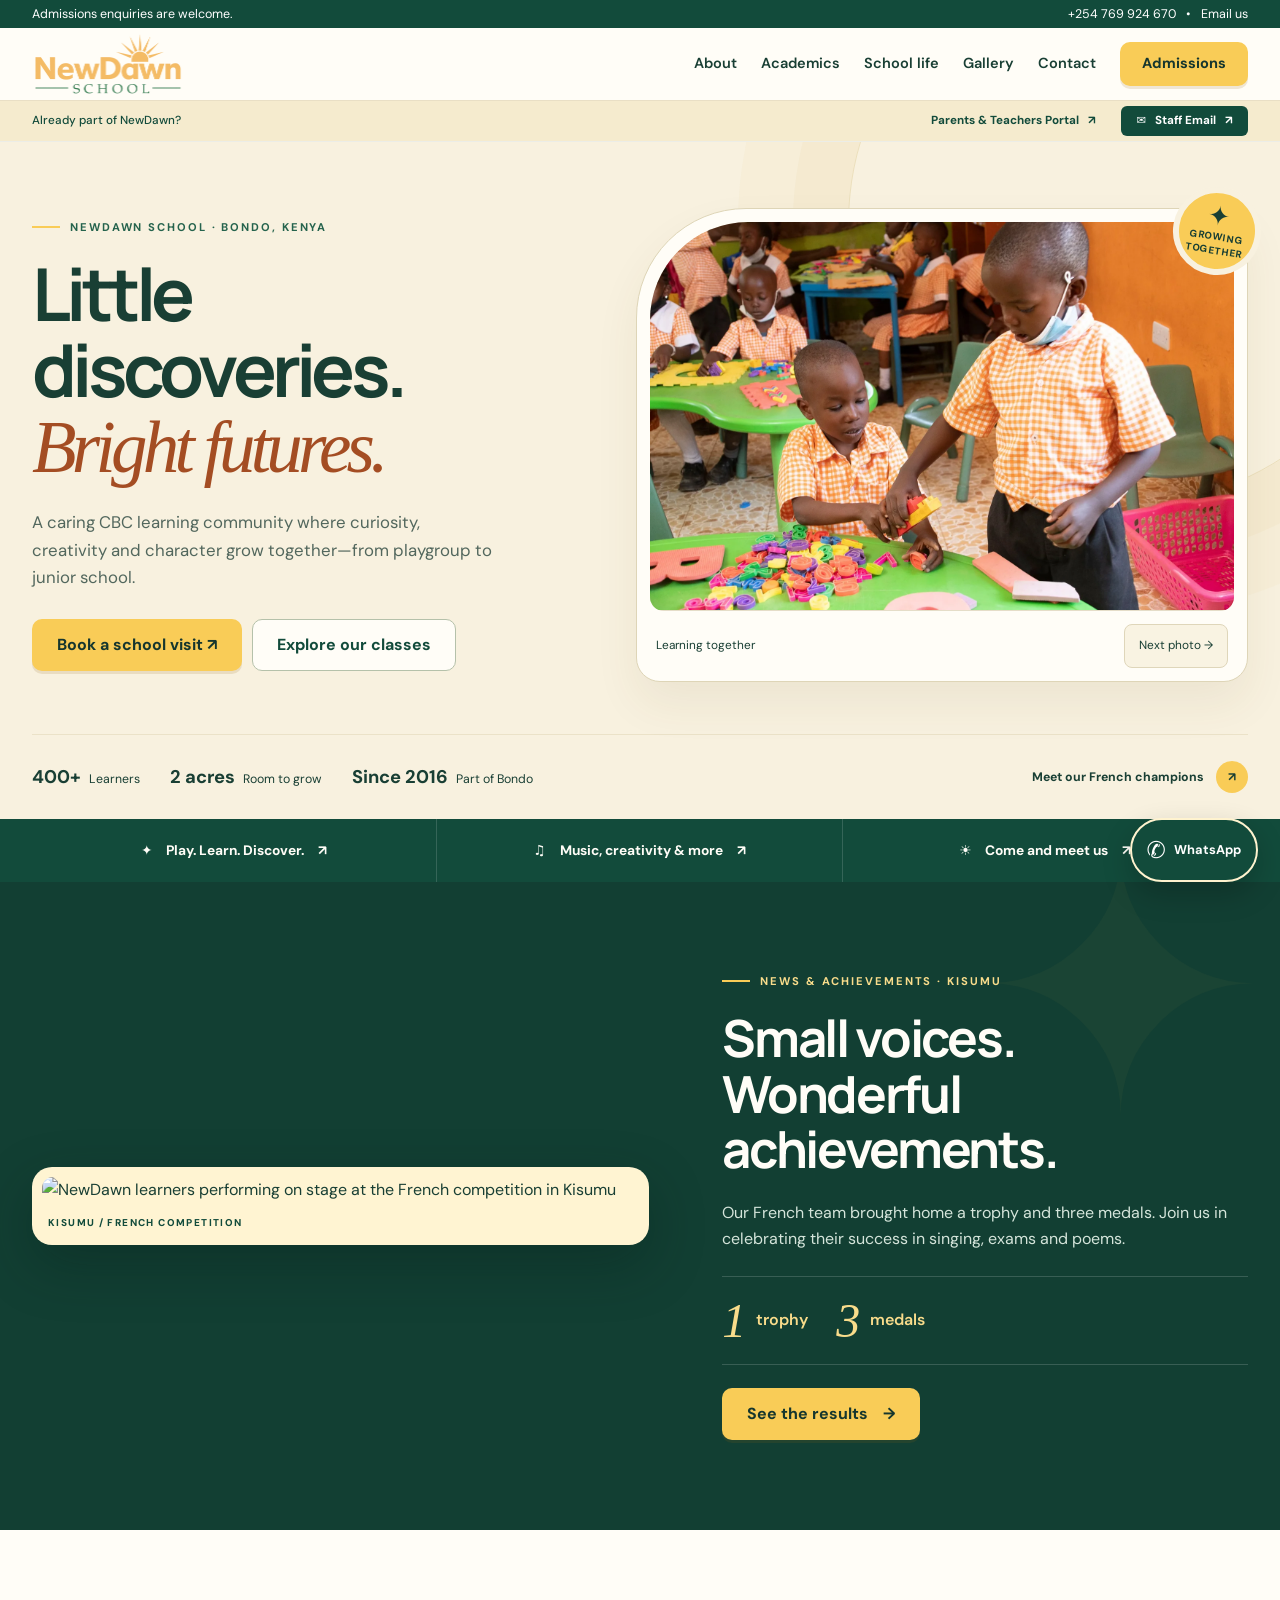
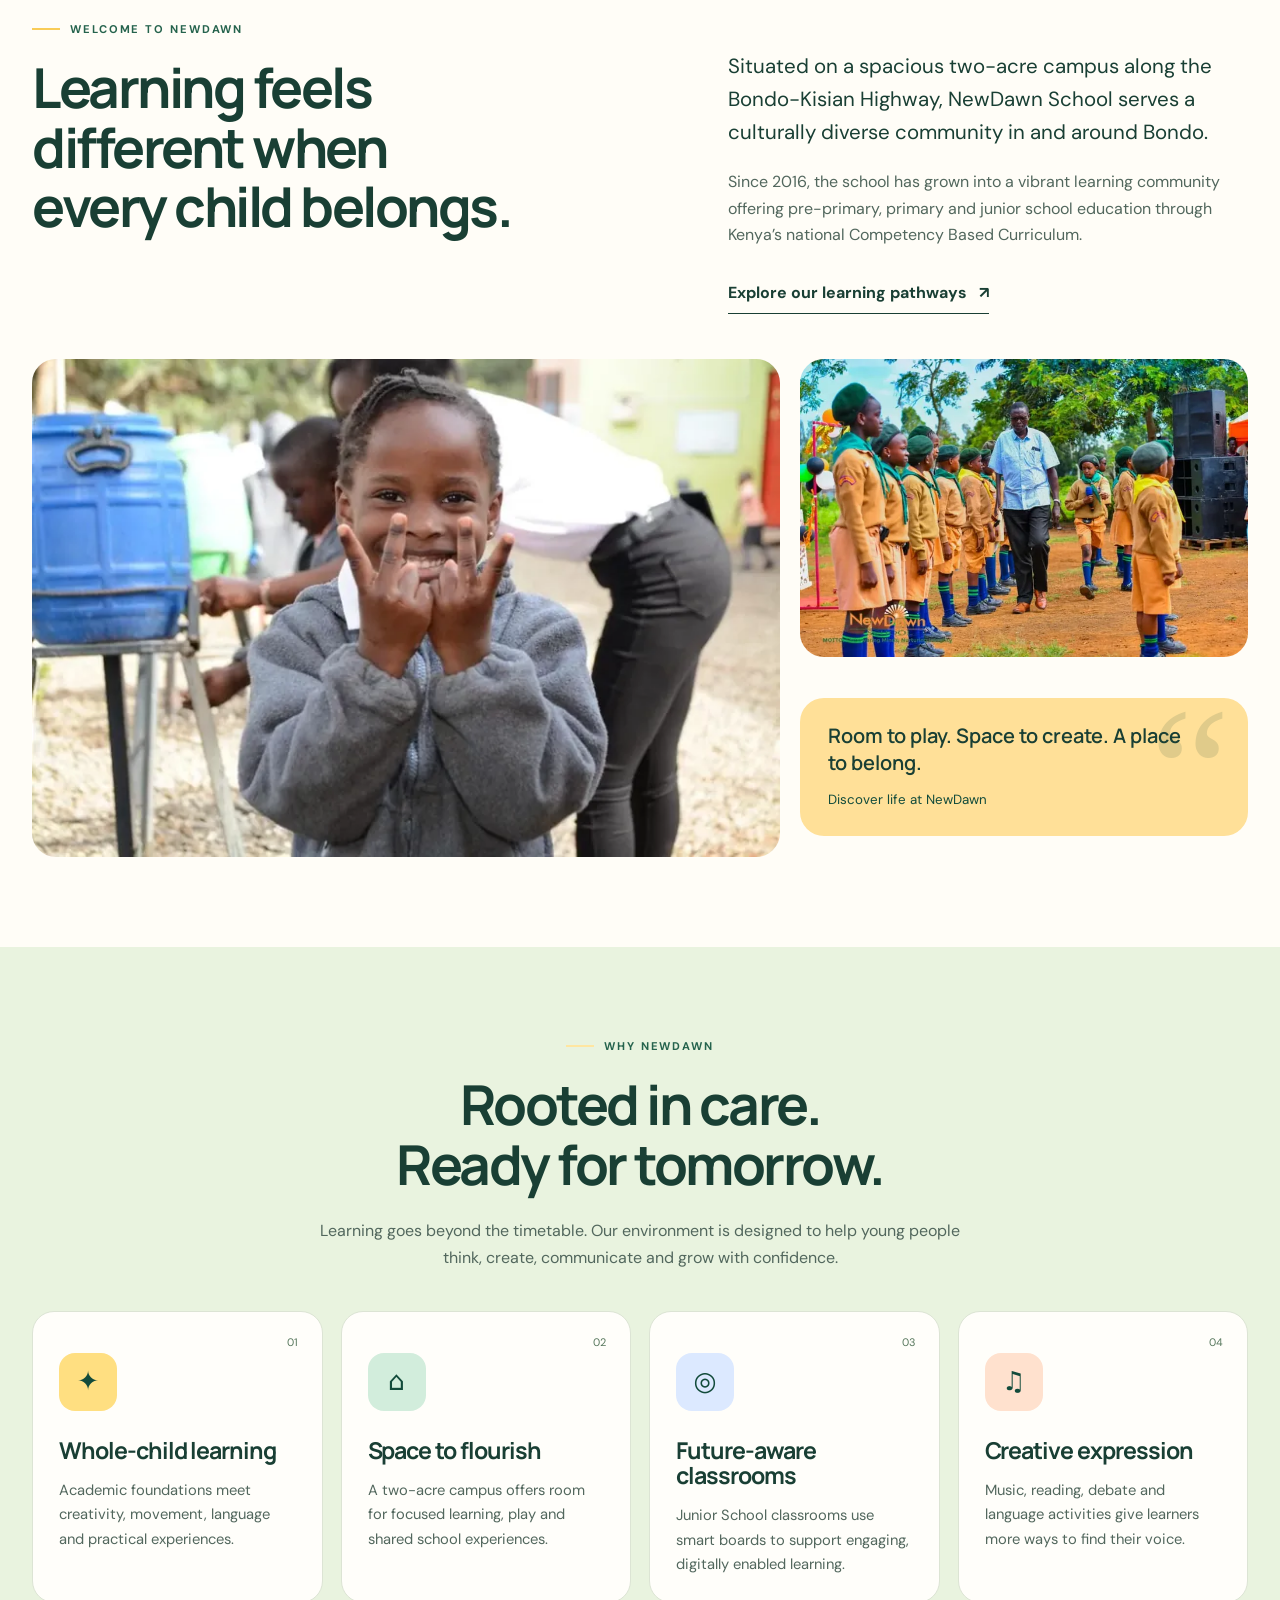
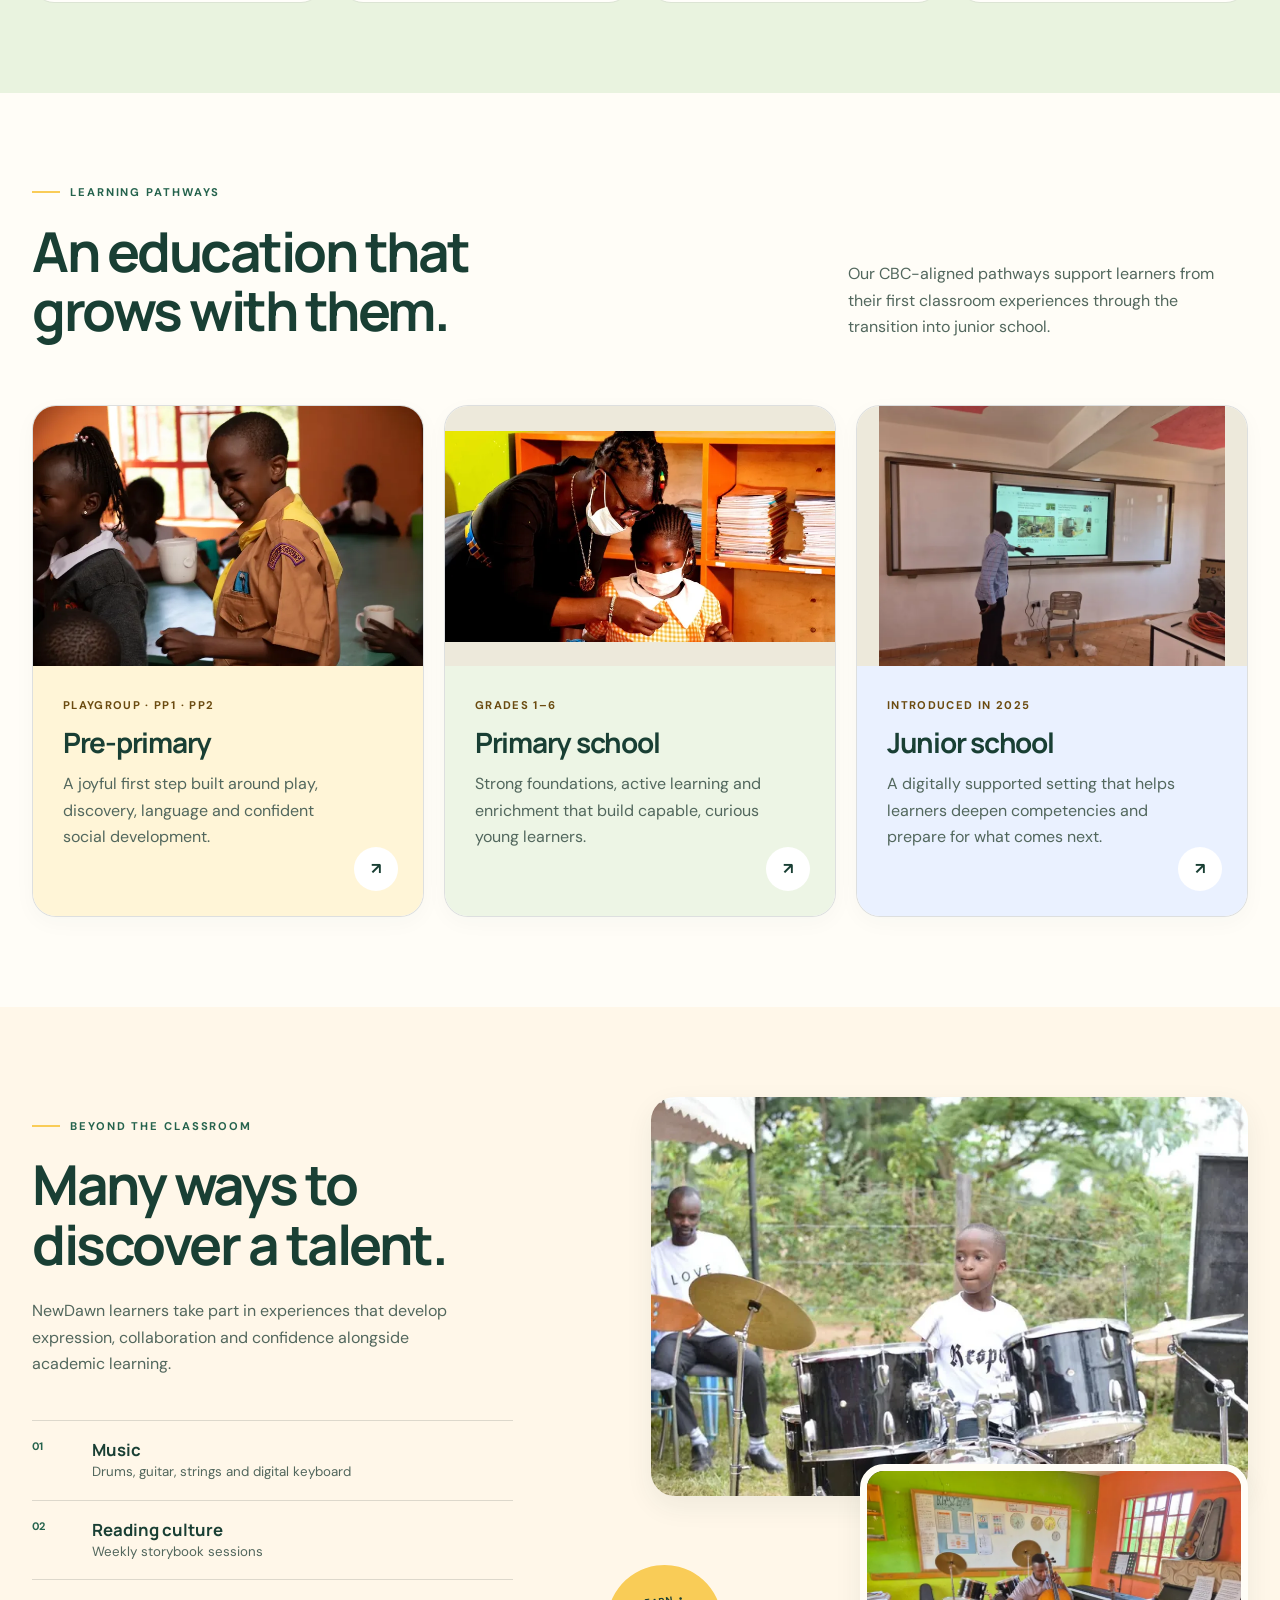
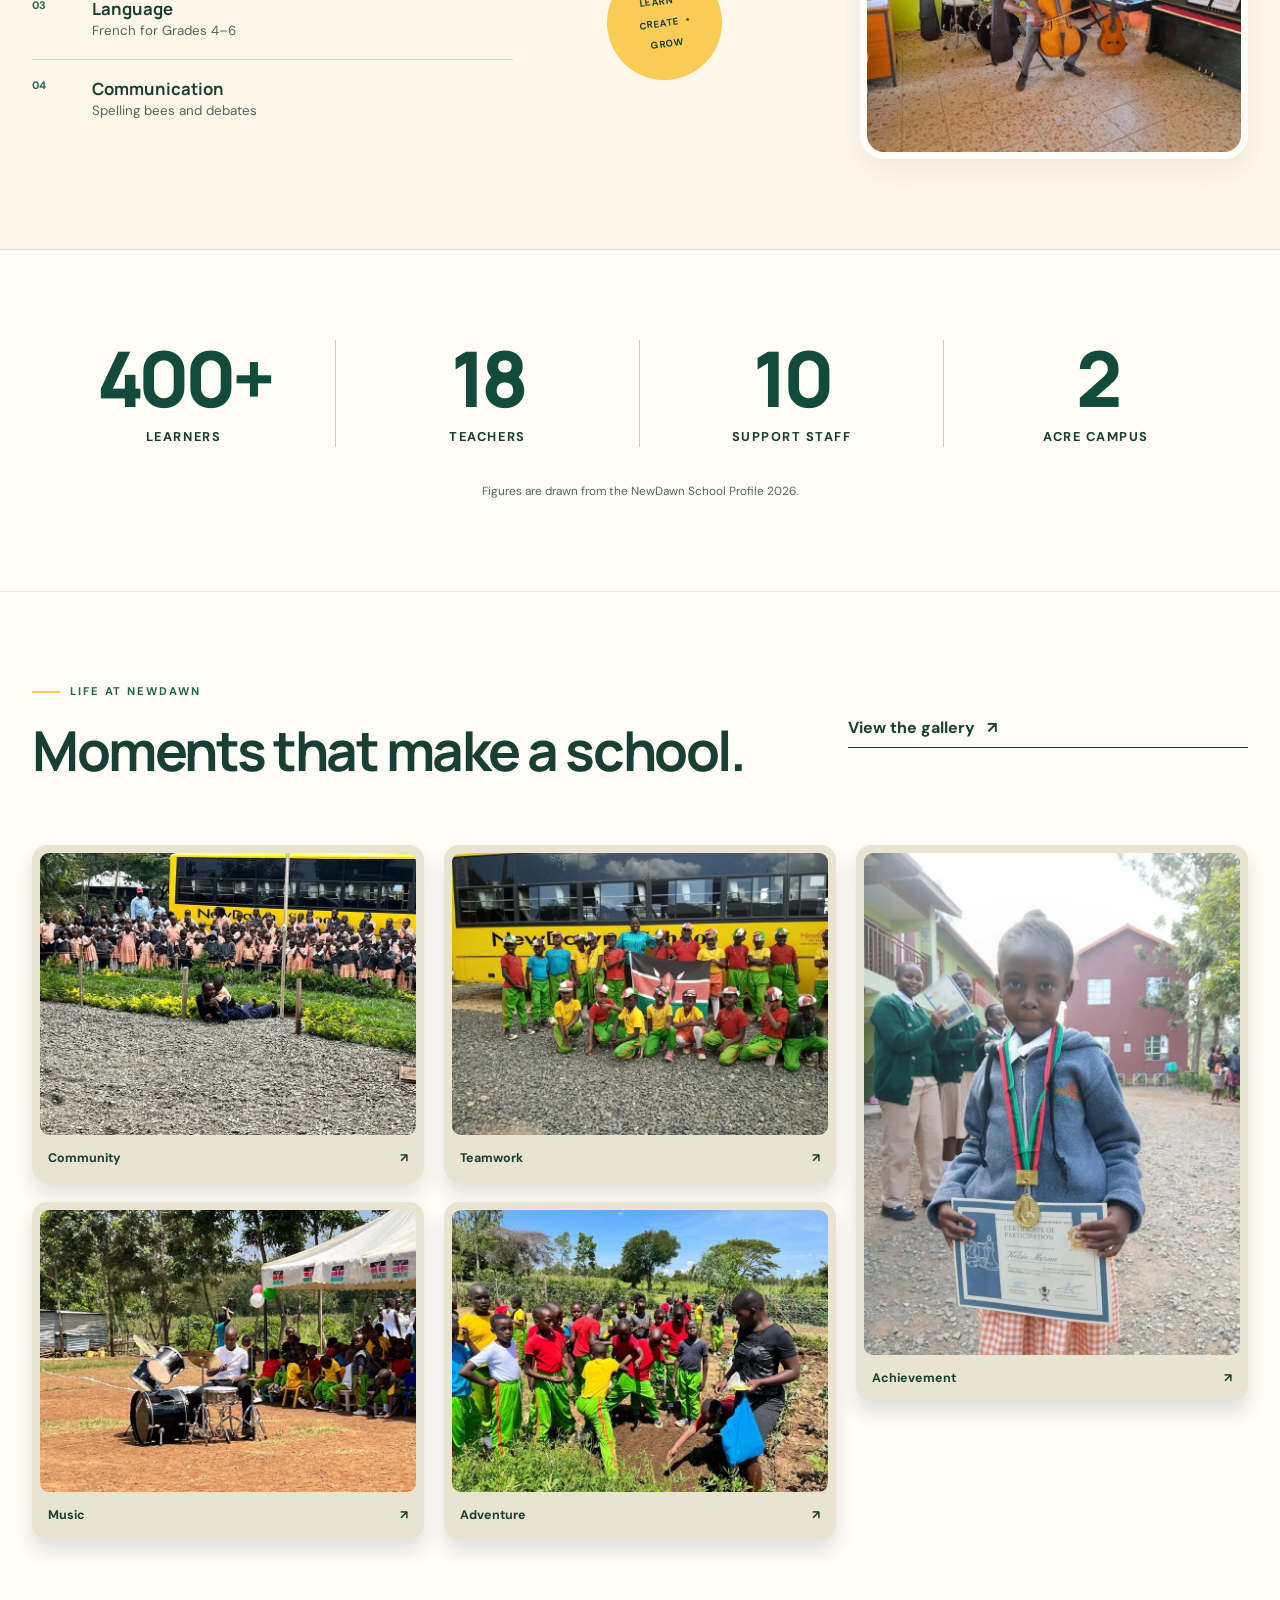
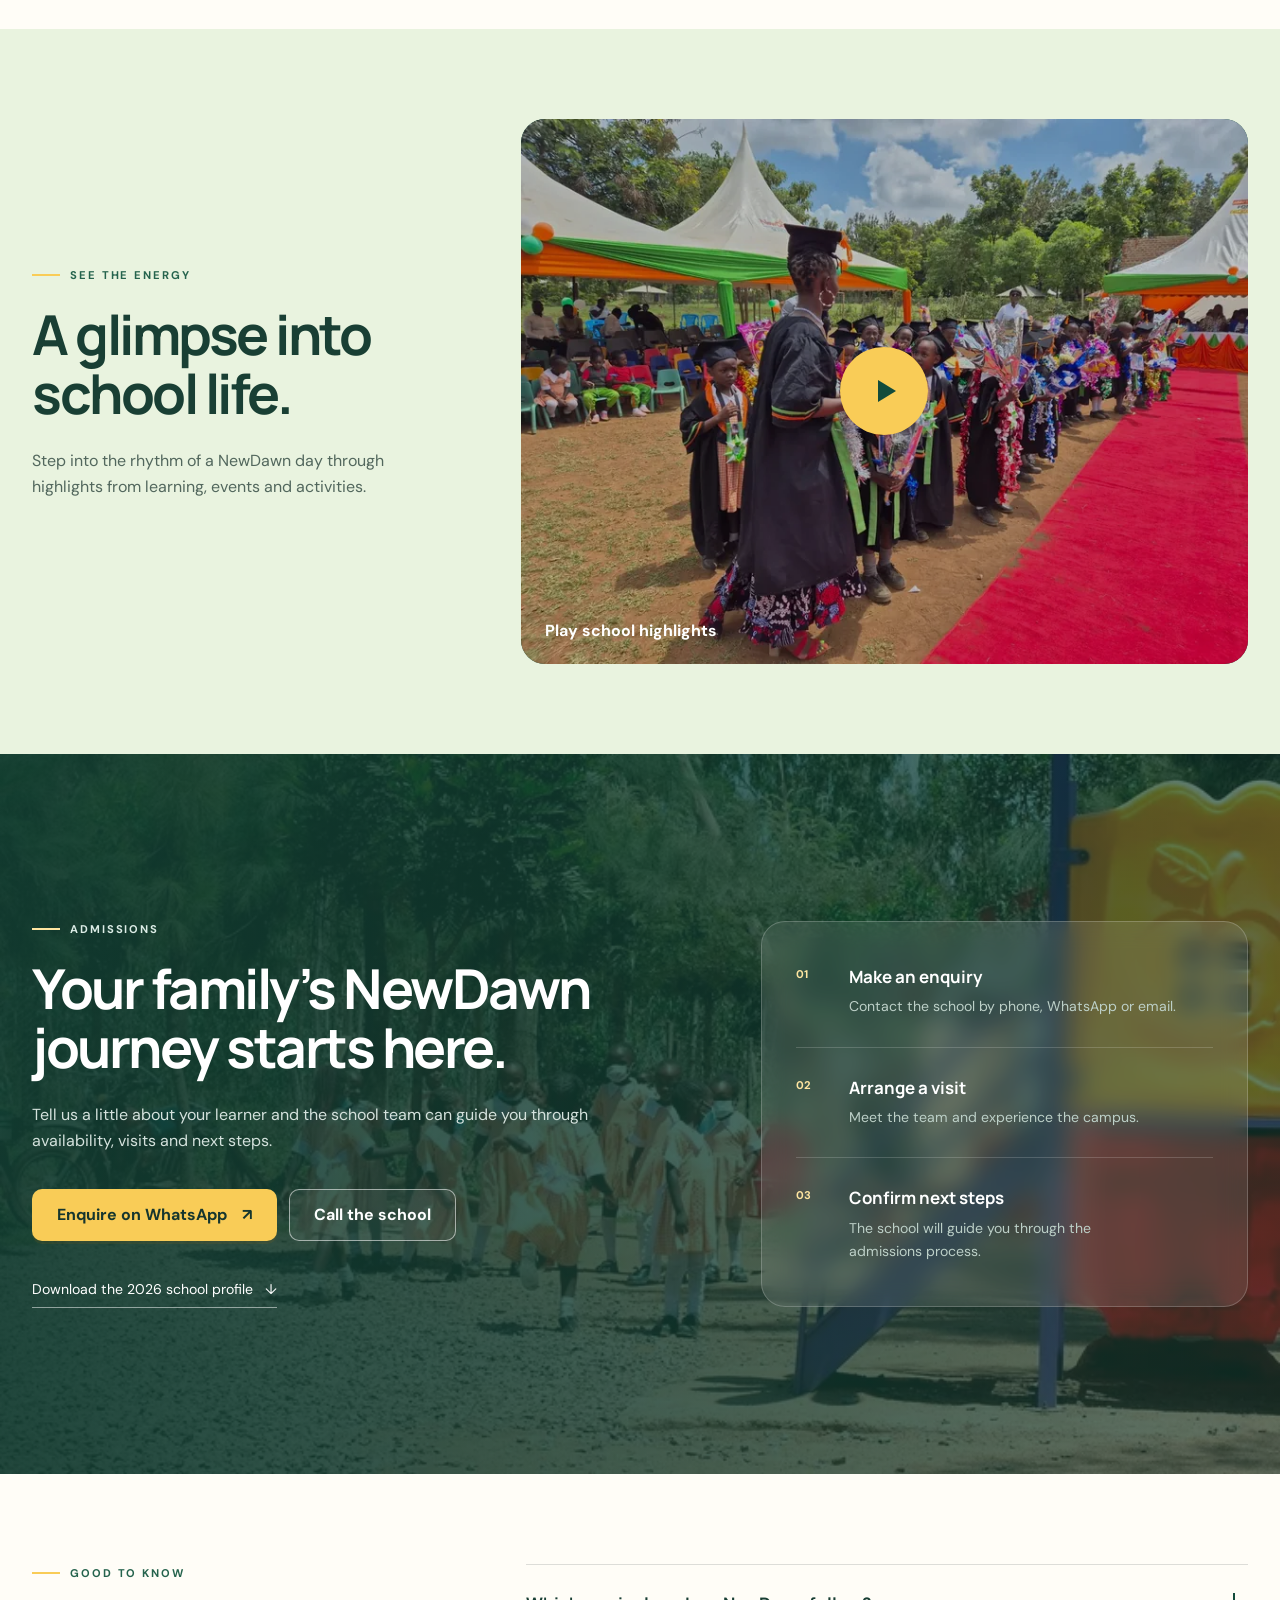
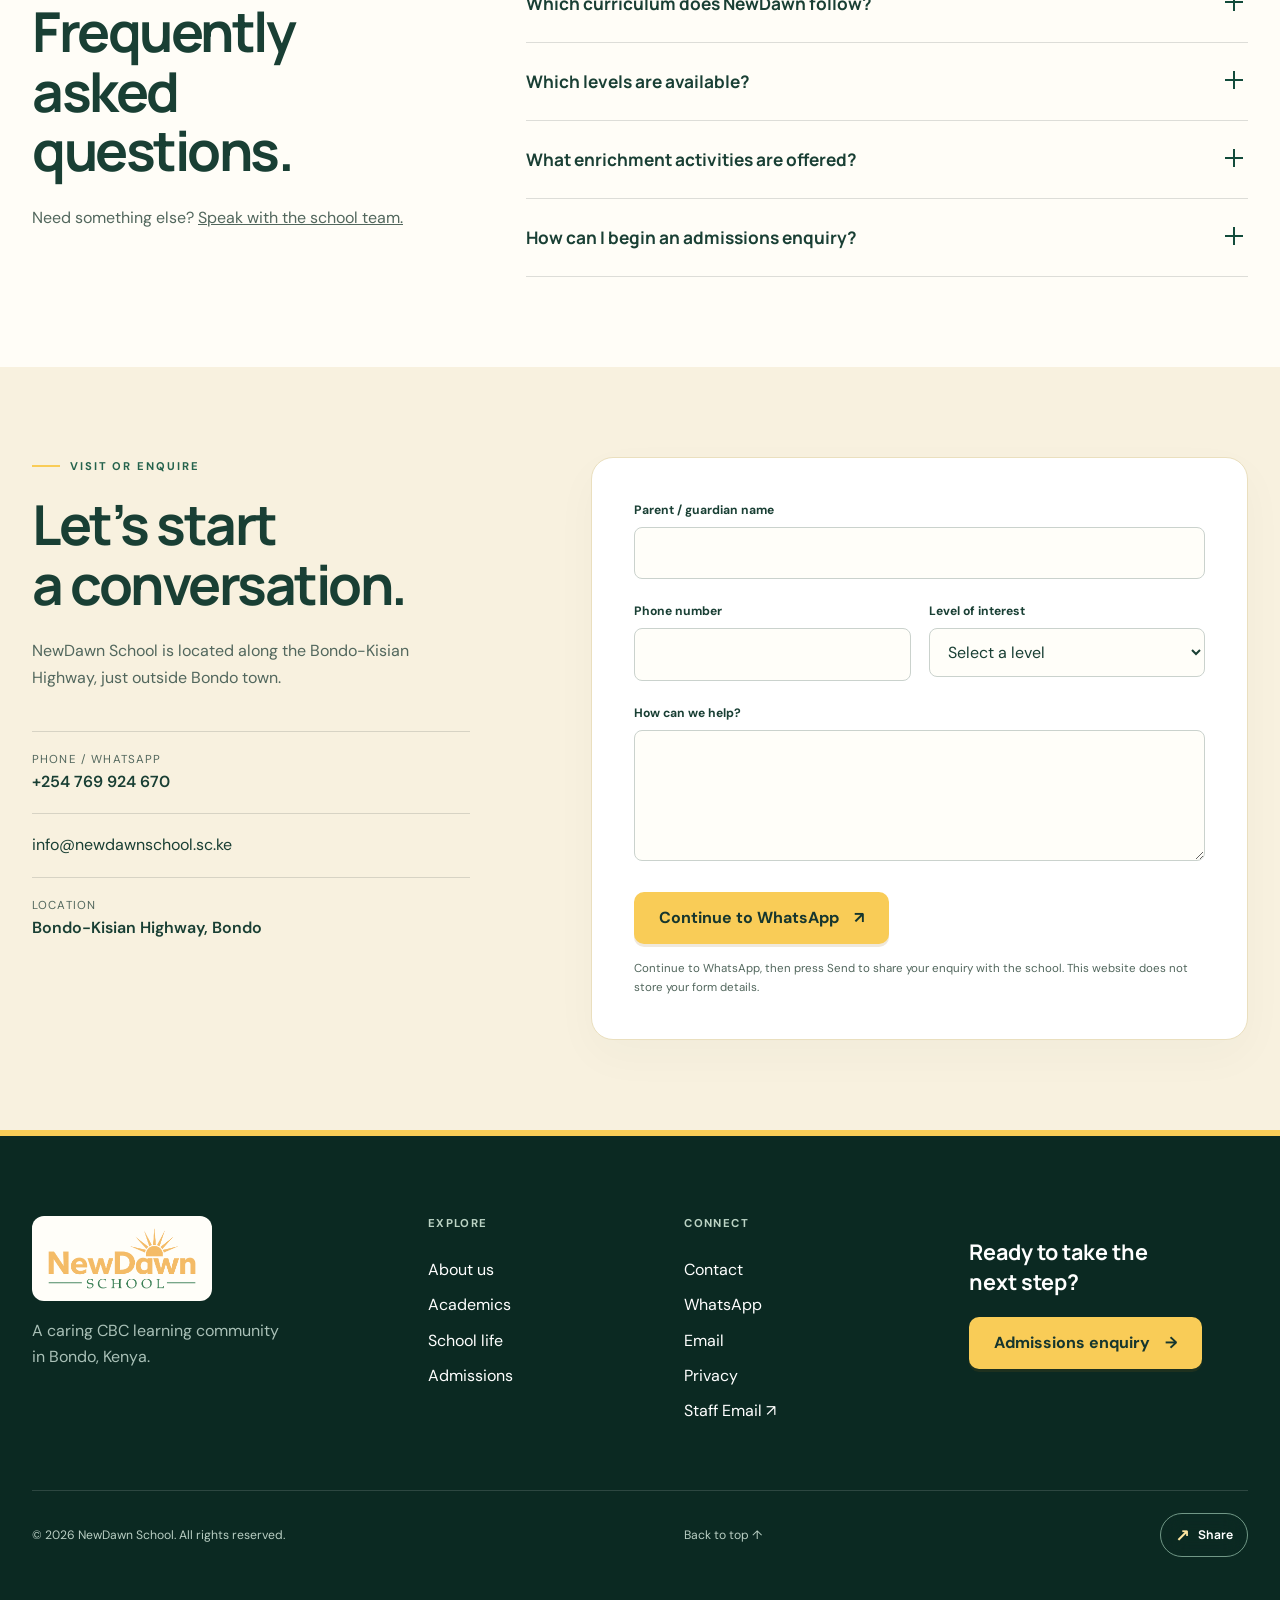
==== commit e827e858: "Add files via upload" ====
--- a/index.html
+++ b/index.html
@@ -20,7 +20,7 @@
   <meta property="og:image" content="https://newdawnschool.sc.ke/assets/images/05.webp">
   <meta name="twitter:card" content="summary_large_image">
   <link rel="preload" href="assets/images/05.webp" as="image" type="image/webp" fetchpriority="high" imagesrcset="assets/images/responsive/05-480.webp 480w, assets/images/responsive/05-768.webp 768w, assets/images/responsive/05-1024.webp 1024w, assets/images/05.webp 1600w" imagesizes="100vw">
-  <link rel="stylesheet" href="styles.css?v=20260914-1"><link rel="stylesheet" href="refresh.css?v=20260914-1">
+  <link rel="stylesheet" href="styles.css?v=20260915-1"><link rel="stylesheet" href="refresh.css?v=20260915-1">
   <script type="application/ld+json">
   {
     "@context": "https://schema.org",
@@ -43,7 +43,7 @@
     "areaServed": "Bondo Sub-County"
   }
   </script>
-<noscript><style>@media(max-width:1000px){.site-header{position:static}.nav{height:auto;flex-wrap:wrap;padding-block:12px}.menu-toggle{display:none}.nav-menu{position:static;visibility:visible;transform:none;flex-direction:row;flex-wrap:wrap;padding:10px 0;width:100%;box-shadow:none}.hero{padding-top:0}.hero-content{padding-top:30px}.inner-page .breadcrumb{position:relative;top:auto;left:auto;margin:20px}.inner-page .inner-hero{padding-top:40px}}</style></noscript></head>
+<noscript><style>@media(max-width:1000px){.site-header{position:static}.nav{height:auto;flex-wrap:wrap;padding-block:12px}.menu-toggle{display:none}.nav-menu{position:static;visibility:visible;transform:none;flex-direction:row;flex-wrap:wrap;padding:10px 0;width:100%;box-shadow:none}.hero{padding-top:0}.hero-content{padding-top:30px}.inner-page .breadcrumb{position:relative;top:auto;left:auto;margin:20px}.inner-page .inner-hero{padding-top:40px}}</style></noscript><link rel="stylesheet" href="competition.css?v=20260915-1"><link rel="stylesheet" href="polish.css?v=20260915-1"></head>
 <body>
   <a class="skip-link" href="#main">Skip to main content</a>
 
@@ -60,7 +60,7 @@
     </div>
     <nav class="nav shell" aria-label="Main navigation">
       <a class="brand" href="#home" aria-label="NewDawn School home">
-        <img src="assets/images/logo-transparent.png" alt="NewDawn School" width="1218" height="528">
+        <img width="1218" height="528" src="assets/images/logo-transparent.png" alt="NewDawn School">
       </a>
       <button class="menu-toggle" type="button" aria-expanded="false" aria-controls="nav-menu" data-menu-toggle>
         <span class="sr-only">Open menu</span>
@@ -78,30 +78,16 @@
   </header>
 
   <main id="main">
-    <section class="hero" id="home" aria-labelledby="hero-title">
-      <div class="hero-media" aria-hidden="true">
-        <img src="assets/images/05.webp" alt="" width="2048" height="1365" fetchpriority="high" decoding="async" srcset="assets/images/responsive/05-480.webp 480w, assets/images/responsive/05-768.webp 768w, assets/images/responsive/05-1024.webp 1024w, assets/images/05.webp 1600w" sizes="100vw">
-      </div>
-      <div class="hero-shade"></div>
-      <div class="shell hero-content">
-        <p class="eyebrow light">NewDawn School · Bondo, Kenya</p>
-        <h1 id="hero-title">Little discoveries.<br><em>Bright futures.</em></h1>
-        <p class="hero-copy">A caring CBC learning community where curiosity, creativity and character grow together—from playgroup to junior school.</p>
-        <div class="hero-actions">
-          <a class="button button-primary" href="admissions.html#enquire">Book a school visit <span aria-hidden="true">→</span></a>
-          <a class="button button-ghost" href="academics.html">Explore our classes</a>
-        </div>
-        <a class="hero-scroll" href="#about"><span>Explore</span><i aria-hidden="true"></i></a>
-      </div>
-      <div class="hero-photo-control"><span data-hero-caption>Learning together</span><button type="button" data-hero-next aria-label="Show the next school photograph">Next photo <span aria-hidden="true">→</span></button><span class="sr-only" role="status" aria-live="polite" data-photo-status></span></div><aside class="hero-card" aria-label="School at a glance">
-        <p class="mini-label">At a glance</p>
-        <div><strong>400+</strong><span>Learners</span></div>
-        <div><strong>2</strong><span>Acre campus</span></div>
-        <div><strong>2016</strong><span>Founded</span></div>
-      </aside>
-    </section>
-
-    <div class="discovery-strip" aria-label="Explore NewDawn"><div class="shell"><a href="academics.html">✦ <span>Play. Learn. Discover.</span> ↗</a><a href="school-life.html">♫ <span>Music, creativity &amp; more</span> ↗</a><a href="admissions.html#enquire">☀ <span>Come and meet us</span> ↗</a></div></div><section class="intro section" id="about">
+<section class="dawn-hero" id="home" aria-labelledby="hero-title"><div class="shell"><div class="dawn-hero-grid"><div class="dawn-hero-copy"><p class="eyebrow">NewDawn School · Bondo, Kenya</p><h1 id="hero-title">Little discoveries.<br><em>Bright futures.</em></h1><p>A caring CBC learning community where curiosity, creativity and character grow together—from playgroup to junior school.</p><div class="hero-actions"><a class="button button-primary" href="admissions.html#enquire">Book a school visit ↗</a><a class="button button-ghost" href="academics.html">Explore our classes</a></div></div><figure class="dawn-photo"><div class="hero-media"><img width="1600" height="1066" src="assets/images/05.webp" alt="Learning together at NewDawn School" fetchpriority="high"></div><span class="dawn-stamp" aria-hidden="true"><b>✦</b>GROWING<br>TOGETHER</span><figcaption><span data-hero-caption>Learning together</span><button type="button" data-hero-next aria-label="Show next school photograph">Next photo →</button><span class="sr-only" role="status" data-photo-status></span></figcaption></figure></div><div class="dawn-proof"><span><strong>400+</strong> Learners</span><span><strong>2 acres</strong> Room to grow</span><span><strong>Since 2016</strong> Part of Bondo</span><a href="french-competition.html">Meet our French champions <span>↗</span></a></div></div></section>
+
+    <div class="discovery-strip" aria-label="Explore NewDawn"><div class="shell"><a href="academics.html">✦ <span>Play. Learn. Discover.</span> ↗</a><a href="school-life.html">♫ <span>Music, creativity &amp; more</span> ↗</a><a href="admissions.html#enquire">☀ <span>Come and meet us</span> ↗</a></div></div><!-- French competition feature: added to the existing page -->
+<section class="competition-preview section" aria-labelledby="competition-preview-title">
+ <div class="shell competition-preview-grid">
+  <a class="competition-preview-photo sparkle-frame" href="french-competition.html" aria-label="Read about NewDawn’s French competition achievements"><img width="1600" height="900" src="assets/french-competition/stage.jpg" alt="NewDawn learners performing on stage at the French competition in Kisumu" loading="lazy" decoding="async"></a>
+  <div class="competition-preview-copy"><p class="eyebrow">News &amp; achievements · Kisumu</p><h2 id="competition-preview-title">Small voices.<br>Wonderful achievements.</h2><p>Our French team brought home a trophy and three medals. Join us in celebrating their success in singing, exams and poems.</p><div class="competition-mini-results"><span><strong>1</strong> trophy</span><span><strong>3</strong> medals</span></div><a class="button button-primary" href="french-competition.html">See the results <span aria-hidden="true">→</span></a></div>
+ </div></section>
+<!-- End French competition feature -->
+<section class="intro section" id="about">
       <div class="shell intro-grid">
         <div class="section-heading reveal">
           <p class="eyebrow">Welcome to NewDawn</p>
@@ -115,10 +101,10 @@
       </div>
       <div class="shell story-grid">
         <figure class="story-main reveal">
-          <img src="assets/images/9.webp" alt="A smiling NewDawn learner" width="1024" height="682" loading="lazy" decoding="async" srcset="assets/images/responsive/9-480.webp 480w, assets/images/responsive/9-768.webp 768w, assets/images/9.webp 1024w" sizes="(max-width: 680px) 100vw, (max-width: 1000px) 80vw, 50vw">
+          <img width="1024" height="682" src="assets/images/9.webp" alt="A smiling NewDawn learner" loading="lazy" decoding="async" srcset="assets/images/responsive/9-480.webp 480w, assets/images/responsive/9-768.webp 768w, assets/images/9.webp 1024w" sizes="(max-width: 680px) 100vw, (max-width: 1000px) 80vw, 50vw">
         </figure>
         <figure class="story-side reveal">
-          <img src="assets/images/C.webp" alt="NewDawn learners with a teacher outdoors" width="1080" height="719" loading="lazy" decoding="async" srcset="assets/images/responsive/C-480.webp 480w, assets/images/responsive/C-768.webp 768w, assets/images/responsive/C-1024.webp 1024w, assets/images/C.webp 1080w" sizes="(max-width: 680px) 100vw, (max-width: 1000px) 80vw, 50vw">
+          <img width="1080" height="719" src="assets/images/C.webp" alt="NewDawn learners with a teacher outdoors" loading="lazy" decoding="async" srcset="assets/images/responsive/C-480.webp 480w, assets/images/responsive/C-768.webp 768w, assets/images/responsive/C-1024.webp 1024w, assets/images/C.webp 1080w" sizes="(max-width: 680px) 100vw, (max-width: 1000px) 80vw, 50vw">
         </figure>
         <div class="quote-card reveal">
           <span class="quote-mark" aria-hidden="true">“</span>
@@ -175,7 +161,7 @@
         </div>
         <div class="pathways">
           <article class="pathway reveal">
-            <div class="pathway-image"><img src="assets/images/0.webp" alt="Young learners enjoying a classroom activity" width="2048" height="1365" loading="lazy" decoding="async" srcset="assets/images/responsive/0-480.webp 480w, assets/images/responsive/0-768.webp 768w, assets/images/responsive/0-1024.webp 1024w, assets/images/0.webp 1600w" sizes="(max-width: 680px) 100vw, (max-width: 1000px) 80vw, 50vw"></div>
+            <div class="pathway-image"><img width="1600" height="1066" src="assets/images/0.webp" alt="Young learners enjoying a classroom activity" loading="lazy" decoding="async" srcset="assets/images/responsive/0-480.webp 480w, assets/images/responsive/0-768.webp 768w, assets/images/responsive/0-1024.webp 1024w, assets/images/0.webp 1600w" sizes="(max-width: 680px) 100vw, (max-width: 1000px) 80vw, 50vw"></div>
             <div class="pathway-body">
               <span class="pathway-stage">Playgroup · PP1 · PP2</span>
               <h3>Pre-primary</h3>
@@ -184,7 +170,7 @@
             </div>
           </article>
           <article class="pathway reveal">
-            <div class="pathway-image"><img src="assets/images/2.webp" alt="A teacher supporting a learner in class" width="1877" height="1020" loading="lazy" decoding="async" srcset="assets/images/responsive/2-480.webp 480w, assets/images/responsive/2-768.webp 768w, assets/images/responsive/2-1024.webp 1024w, assets/images/2.webp 1600w" sizes="(max-width: 680px) 100vw, (max-width: 1000px) 80vw, 50vw"></div>
+            <div class="pathway-image"><img width="1600" height="869" src="assets/images/2.webp" alt="A teacher supporting a learner in class" loading="lazy" decoding="async" srcset="assets/images/responsive/2-480.webp 480w, assets/images/responsive/2-768.webp 768w, assets/images/responsive/2-1024.webp 1024w, assets/images/2.webp 1600w" sizes="(max-width: 680px) 100vw, (max-width: 1000px) 80vw, 50vw"></div>
             <div class="pathway-body">
               <span class="pathway-stage">Grades 1–6</span>
               <h3>Primary school</h3>
@@ -193,7 +179,7 @@
             </div>
           </article>
           <article class="pathway reveal">
-            <div class="pathway-image"><img src="assets/images/O.webp" alt="A smart board in a NewDawn Junior School classroom" width="1600" height="1200" loading="lazy" decoding="async" srcset="assets/images/responsive/O-480.webp 480w, assets/images/responsive/O-768.webp 768w, assets/images/responsive/O-1024.webp 1024w, assets/images/O.webp 1600w" sizes="(max-width: 680px) 100vw, (max-width: 1000px) 80vw, 50vw"></div>
+            <div class="pathway-image"><img width="1600" height="1200" src="assets/images/O.webp" alt="A smart board in a NewDawn Junior School classroom" loading="lazy" decoding="async" srcset="assets/images/responsive/O-480.webp 480w, assets/images/responsive/O-768.webp 768w, assets/images/responsive/O-1024.webp 1024w, assets/images/O.webp 1600w" sizes="(max-width: 680px) 100vw, (max-width: 1000px) 80vw, 50vw"></div>
             <div class="pathway-body">
               <span class="pathway-stage">Introduced in 2025</span>
               <h3>Junior school</h3>
@@ -219,8 +205,8 @@
           </ul>
         </div>
         <div class="experience-collage reveal">
-          <img class="collage-a" src="assets/images/03.webp" alt="A learner playing drums" width="1024" height="684" loading="lazy" decoding="async" srcset="assets/images/responsive/03-480.webp 480w, assets/images/responsive/03-768.webp 768w, assets/images/03.webp 1024w" sizes="(max-width: 680px) 100vw, (max-width: 1000px) 80vw, 50vw">
-          <img class="collage-b" src="assets/images/FF.webp" alt="A learner playing the cello in the music room" width="1600" height="1200" loading="lazy" decoding="async" srcset="assets/images/responsive/FF-480.webp 480w, assets/images/responsive/FF-768.webp 768w, assets/images/responsive/FF-1024.webp 1024w, assets/images/FF.webp 1600w" sizes="(max-width: 680px) 100vw, (max-width: 1000px) 80vw, 50vw">
+          <img width="1024" height="684" class="collage-a" src="assets/images/03.webp" alt="A learner playing drums" loading="lazy" decoding="async" srcset="assets/images/responsive/03-480.webp 480w, assets/images/responsive/03-768.webp 768w, assets/images/03.webp 1024w" sizes="(max-width: 680px) 100vw, (max-width: 1000px) 80vw, 50vw">
+          <img width="1600" height="1200" class="collage-b" src="assets/images/FF.webp" alt="A learner playing the cello in the music room" loading="lazy" decoding="async" srcset="assets/images/responsive/FF-480.webp 480w, assets/images/responsive/FF-768.webp 768w, assets/images/responsive/FF-1024.webp 1024w, assets/images/FF.webp 1600w" sizes="(max-width: 680px) 100vw, (max-width: 1000px) 80vw, 50vw">
           <div class="sun-badge" aria-hidden="true"><span>Learn</span><i>•</i><span>Create</span><i>•</i><span>Grow</span></div>
         </div>
       </div>
@@ -243,11 +229,11 @@
           <button class="text-link gallery-open" type="button" data-gallery-open="0">View the gallery <span aria-hidden="true">↗</span></button>
         </div>
         <div class="gallery-grid">
-          <button class="gallery-tile tile-wide reveal" type="button" data-gallery-open="0"><img src="assets/images/06.webp" alt="NewDawn learners and staff gathered beside a school bus" width="1600" height="1200" loading="lazy" decoding="async" srcset="assets/images/responsive/06-480.webp 480w, assets/images/responsive/06-768.webp 768w, assets/images/responsive/06-1024.webp 1024w, assets/images/06.webp 1600w" sizes="(max-width: 680px) 100vw, (max-width: 1000px) 80vw, 50vw"><span>Community</span></button>
-          <button class="gallery-tile reveal" type="button" data-gallery-open="1"><img src="assets/images/08.webp" alt="Learners representing Kenya at an outdoor activity" width="1152" height="864" loading="lazy" decoding="async" srcset="assets/images/responsive/08-480.webp 480w, assets/images/responsive/08-768.webp 768w, assets/images/responsive/08-1024.webp 1024w, assets/images/08.webp 1152w" sizes="(max-width: 680px) 100vw, (max-width: 1000px) 80vw, 50vw"><span>Teamwork</span></button>
-          <button class="gallery-tile reveal" type="button" data-gallery-open="2"><img src="assets/images/HH.webp" alt="Learners enjoying a live music performance" width="1600" height="1200" loading="lazy" decoding="async" srcset="assets/images/responsive/HH-480.webp 480w, assets/images/responsive/HH-768.webp 768w, assets/images/responsive/HH-1024.webp 1024w, assets/images/HH.webp 1600w" sizes="(max-width: 680px) 100vw, (max-width: 1000px) 80vw, 50vw"><span>Music</span></button>
-          <button class="gallery-tile tile-tall reveal" type="button" data-gallery-open="3"><img src="assets/images/G.webp" alt="A NewDawn learner proudly wearing medals" width="1200" height="1600" loading="lazy" decoding="async" srcset="assets/images/responsive/G-480.webp 480w, assets/images/responsive/G-768.webp 768w, assets/images/responsive/G-1024.webp 1024w, assets/images/G.webp 1200w" sizes="(max-width: 680px) 100vw, (max-width: 1000px) 80vw, 50vw"><span>Achievement</span></button>
-          <button class="gallery-tile reveal" type="button" data-gallery-open="4"><img src="assets/images/04.webp" alt="Learners taking part in an outdoor team activity" width="1024" height="768" loading="lazy" decoding="async" srcset="assets/images/responsive/04-480.webp 480w, assets/images/responsive/04-768.webp 768w, assets/images/04.webp 1024w" sizes="(max-width: 680px) 100vw, (max-width: 1000px) 80vw, 50vw"><span>Adventure</span></button>
+          <button class="gallery-tile tile-wide reveal" type="button" data-gallery-open="0"><img width="1600" height="1200" src="assets/images/06.webp" alt="NewDawn learners and staff gathered beside a school bus" loading="lazy" decoding="async" srcset="assets/images/responsive/06-480.webp 480w, assets/images/responsive/06-768.webp 768w, assets/images/responsive/06-1024.webp 1024w, assets/images/06.webp 1600w" sizes="(max-width: 680px) 100vw, (max-width: 1000px) 80vw, 50vw"><span>Community</span></button>
+          <button class="gallery-tile reveal" type="button" data-gallery-open="1"><img width="1152" height="864" src="assets/images/08.webp" alt="Learners representing Kenya at an outdoor activity" loading="lazy" decoding="async" srcset="assets/images/responsive/08-480.webp 480w, assets/images/responsive/08-768.webp 768w, assets/images/responsive/08-1024.webp 1024w, assets/images/08.webp 1152w" sizes="(max-width: 680px) 100vw, (max-width: 1000px) 80vw, 50vw"><span>Teamwork</span></button>
+          <button class="gallery-tile reveal" type="button" data-gallery-open="2"><img width="1600" height="1200" src="assets/images/HH.webp" alt="Learners enjoying a live music performance" loading="lazy" decoding="async" srcset="assets/images/responsive/HH-480.webp 480w, assets/images/responsive/HH-768.webp 768w, assets/images/responsive/HH-1024.webp 1024w, assets/images/HH.webp 1600w" sizes="(max-width: 680px) 100vw, (max-width: 1000px) 80vw, 50vw"><span>Music</span></button>
+          <button class="gallery-tile tile-tall reveal" type="button" data-gallery-open="3"><img width="1200" height="1600" src="assets/images/G.webp" alt="A NewDawn learner proudly wearing medals" loading="lazy" decoding="async" srcset="assets/images/responsive/G-480.webp 480w, assets/images/responsive/G-768.webp 768w, assets/images/responsive/G-1024.webp 1024w, assets/images/G.webp 1200w" sizes="(max-width: 680px) 100vw, (max-width: 1000px) 80vw, 50vw"><span>Achievement</span></button>
+          <button class="gallery-tile reveal" type="button" data-gallery-open="4"><img width="1024" height="768" src="assets/images/04.webp" alt="Learners taking part in an outdoor team activity" loading="lazy" decoding="async" srcset="assets/images/responsive/04-480.webp 480w, assets/images/responsive/04-768.webp 768w, assets/images/04.webp 1024w" sizes="(max-width: 680px) 100vw, (max-width: 1000px) 80vw, 50vw"><span>Adventure</span></button>
         </div>
       </div>
     </section>
@@ -260,7 +246,7 @@
           <p>Step into the rhythm of a NewDawn day through highlights from learning, events and activities.</p>
         </div>
         <button class="video-poster reveal" type="button" data-video="assets/media/video1.mp4" aria-label="Play NewDawn school life video">
-          <img src="assets/images/AA.webp" alt="NewDawn school event" width="1600" height="1200" loading="lazy" decoding="async" srcset="assets/images/responsive/AA-480.webp 480w, assets/images/responsive/AA-768.webp 768w, assets/images/responsive/AA-1024.webp 1024w, assets/images/AA.webp 1600w" sizes="(max-width: 680px) 100vw, (max-width: 1000px) 80vw, 50vw">
+          <img width="1600" height="1200" src="assets/images/AA.webp" alt="NewDawn school event" loading="lazy" decoding="async" srcset="assets/images/responsive/AA-480.webp 480w, assets/images/responsive/AA-768.webp 768w, assets/images/responsive/AA-1024.webp 1024w, assets/images/AA.webp 1600w" sizes="(max-width: 680px) 100vw, (max-width: 1000px) 80vw, 50vw">
           <span class="play"><i aria-hidden="true"></i></span>
           <span class="video-label">Play school highlights</span>
         </button>
@@ -268,7 +254,7 @@
     </section>
 
     <section class="admissions section" id="admissions" aria-labelledby="admissions-title">
-      <div class="admissions-image" aria-hidden="true"><img src="assets/images/3.webp" alt="" width="1280" height="720" loading="lazy" decoding="async" srcset="assets/images/responsive/3-480.webp 480w, assets/images/responsive/3-768.webp 768w, assets/images/responsive/3-1024.webp 1024w, assets/images/3.webp 1280w" sizes="(max-width: 680px) 100vw, (max-width: 1000px) 80vw, 50vw"></div>
+      <div class="admissions-image" aria-hidden="true"><img width="1280" height="720" src="assets/images/3.webp" alt="" loading="lazy" decoding="async" srcset="assets/images/responsive/3-480.webp 480w, assets/images/responsive/3-768.webp 768w, assets/images/responsive/3-1024.webp 1024w, assets/images/3.webp 1280w" sizes="(max-width: 680px) 100vw, (max-width: 1000px) 80vw, 50vw"></div>
       <div class="shell admissions-grid">
         <div class="admissions-panel reveal">
           <p class="eyebrow light">Admissions</p>
@@ -328,7 +314,7 @@
 
   <footer class="footer">
     <div class="shell footer-top">
-      <div class="footer-brand"><img src="assets/images/logo-transparent.png" alt="NewDawn School" width="1218" height="528"><p>A caring CBC learning community in Bondo, Kenya.</p></div>
+      <div class="footer-brand"><img width="1218" height="528" src="assets/images/logo-transparent.png" alt="NewDawn School"><p>A caring CBC learning community in Bondo, Kenya.</p></div>
       <div><h2>Explore</h2><a href="about.html">About us</a><a href="academics.html">Academics</a><a href="school-life.html">School life</a><a href="admissions.html">Admissions</a></div>
       <div><h2>Connect</h2><a href="contact.html">Contact</a><a href="https://wa.me/254769924670" target="_blank" rel="noopener">WhatsApp</a><a href="mailto:info@newdawnschool.sc.ke">Email</a><a href="privacy.html">Privacy</a><a data-webmail-link href="https://workplace.truehost.cloud/appsuite/" target="_blank" rel="noopener noreferrer">Staff Email ↗</a></div>
       <div class="footer-cta"><p>Ready to take the next step?</p><a class="button button-primary" href="admissions.html">Admissions enquiry <span aria-hidden="true">→</span></a></div>
@@ -343,6 +329,6 @@
     <div class="dialog-content" data-dialog-content></div>
   </dialog>
 
-  <script src="site-config.js?v=20260914-1"></script><script src="script.js?v=20260914-1" defer></script>
+  <script src="site-config.js?v=20260915-1"></script><script src="script.js?v=20260915-1" defer></script>
 </body>
 </html>
--- a/competition.css
+++ b/competition.css
@@ -0,0 +1,11 @@
+.competition-preview{background:#fff0c3}.competition-preview-grid{display:grid;grid-template-columns:1.05fr 1fr;gap:7%;align-items:center}.competition-preview-photo{overflow:hidden;border-radius:26px;display:block}.competition-preview-photo img{width:100%;aspect-ratio:16/10;object-fit:cover;transition:transform .35s}.competition-preview-photo:hover img{transform:scale(1.025)}.competition-preview-copy h2{font-size:clamp(2rem,3.6vw,3.5rem)}.competition-preview-copy>p:not(.eyebrow){color:var(--muted);max-width:540px}.competition-mini-results{display:flex;gap:28px;margin:24px 0;color:var(--green)}.competition-mini-results span{display:flex;align-items:center;gap:10px;font-weight:600}.competition-mini-results strong{font:800 2.4rem 'Manrope',sans-serif}
+.competition-hero{padding:188px 0 0;background:#fff4d8}.competition-breadcrumb{display:flex;gap:10px;flex-wrap:wrap;font-size:.78rem;margin-bottom:44px;color:#52675d}.competition-breadcrumb a{text-decoration:underline;text-underline-offset:3px}.competition-heading{display:grid;grid-template-columns:1.35fr 1fr;gap:7%;align-items:end;margin-bottom:40px}.competition-heading h1{font-size:clamp(3rem,6.5vw,6.1rem);margin:0;line-height:1.06}.competition-heading h1 em{font-family:Georgia,serif;font-weight:400;color:#a34c23}.competition-heading>p{font-size:1.15rem;color:#52675d;margin:0 0 4px;max-width:460px}.competition-cover{margin:0;position:relative;overflow:hidden;border-radius:28px 28px 0 0}.competition-cover img{width:100%;height:auto}.competition-cover figcaption{padding:16px 22px;background:var(--green);color:white;font-size:.8rem}
+.competition-results{background:#fffef9}.competition-awards{display:grid;grid-template-columns:repeat(4,1fr);gap:18px;margin-top:40px}.competition-awards article{padding:28px 24px;background:#fff1c9;border:1px solid #eddfb9;border-radius:20px}.competition-awards article:nth-child(2){background:#e8f3e5;border-color:#cedec6}.competition-awards article:nth-child(3){background:#fbe4d8;border-color:#edd2c2}.competition-awards article:nth-child(4){background:#e7eef9;border-color:#cfdbe9}.competition-rank{display:flex;align-items:baseline;gap:8px;font:800 3.6rem 'Manrope',sans-serif;letter-spacing:-.05em;color:var(--green)}.competition-rank small{font:600 .8rem 'DM Sans',sans-serif;letter-spacing:0}.competition-awards article>p{font-size:.72rem;text-transform:uppercase;letter-spacing:.08em;margin:20px 0 9px;color:#52675d}.competition-awards h3{font-size:1.22rem;margin:0;line-height:1.35}
+.competition-story{background:#eaf2e2}.competition-story-grid{display:grid;grid-template-columns:.7fr 1fr;gap:9%;align-items:center}.competition-story figure{margin:0;max-width:390px}.competition-story figure img{width:100%;height:auto;border-radius:22px}.competition-story figcaption{font-size:.8rem;color:#52675d;margin-top:12px}.competition-story-grid>div>p:not(.eyebrow):not(.competition-cheer){color:#52675d;max-width:610px}.competition-cheer{font:italic 2.3rem Georgia,serif;color:var(--green);margin:30px 0}
+.competition-memories{background:#fffef9}.competition-photo-grid{display:grid;grid-template-columns:repeat(3,1fr);gap:32px 20px}.competition-photo-grid figure{margin:0}.competition-photo-grid a{display:block;position:relative;overflow:hidden;border-radius:18px;background:#e8ecde}.competition-photo-grid img{width:100%;height:250px;object-fit:cover;transition:transform .3s}.competition-photo-grid figure:nth-child(2) img{object-position:center 35%}.competition-photo-grid a:hover img{transform:scale(1.035)}.competition-photo-grid a span{position:absolute;right:12px;bottom:12px;background:#fffef9;border-radius:50%;width:36px;height:36px;display:grid;place-items:center;color:var(--green)}.competition-photo-grid figcaption{font-size:.82rem;color:#52675d;line-height:1.5;margin-top:12px}
+.competition-videos{background:#123c31;color:white}.competition-videos .eyebrow{color:#ffdf80}.competition-videos>.shell>p:not(.eyebrow){color:#c9ddcf}.competition-video-grid{display:grid;grid-template-columns:1fr 1fr;gap:26px;margin-top:32px}.competition-video-grid figure{margin:0}.competition-video-grid video{width:100%;aspect-ratio:16/9;display:block;background:#071d16;border-radius:18px}.competition-video-grid figcaption{margin-top:12px;font-size:.84rem;color:#c9ddcf}
+.competition-dialog{padding:0;border:0;border-radius:18px;background:#0c2b21;color:#fff;max-width:calc(100vw - 28px);width:1000px;max-height:94vh;overflow:auto}.competition-dialog::backdrop{background:#061c15eb}.competition-dialog>img{display:block;max-height:78vh;max-width:100%;width:100%;object-fit:contain}.competition-close{position:absolute;right:12px;top:12px;width:46px;height:46px;border:1px solid #ffffff88;border-radius:50%;background:#123c31;color:white;font-size:1.8rem;cursor:pointer}.competition-dialog-bar{display:flex;align-items:center;gap:20px;padding:14px 18px}.competition-dialog-bar p{flex:1;font-size:.85rem;text-align:center;margin:0}.competition-dialog-bar button{width:46px;height:46px;flex:none;border:0;border-radius:50%;background:#ffdb74;color:#123c31;cursor:pointer;font-size:1.2rem}
+@media(max-width:1000px){.competition-hero{padding-top:150px}.competition-heading{grid-template-columns:1fr;gap:25px}.competition-heading>p{max-width:670px}.competition-awards{grid-template-columns:1fr 1fr}.competition-story-grid{gap:6%}.competition-photo-grid{grid-template-columns:1fr 1fr}.competition-preview-grid{gap:5%}}
+@media(max-width:680px){.competition-preview-grid,.competition-story-grid,.competition-video-grid{grid-template-columns:1fr;gap:30px}.competition-preview-copy{padding-top:3px}.competition-preview-photo img{aspect-ratio:16/9}.competition-breadcrumb{margin-bottom:30px;font-size:.7rem}.competition-heading h1{font-size:clamp(2.8rem,11.5vw,4.8rem)}.competition-heading>p{font-size:1rem}.competition-hero{padding-top:150px}.competition-cover{border-radius:18px 18px 0 0}.competition-cover figcaption{padding:12px;font-size:.72rem}.competition-awards{gap:12px;margin-top:26px}.competition-awards article{padding:20px 16px}.competition-rank{font-size:2.7rem}.competition-awards h3{font-size:1.05rem}.competition-awards article>p{font-size:.65rem}.competition-story figure{max-width:320px;margin:auto}.competition-photo-grid{gap:24px 14px}.competition-photo-grid img{height:170px}.competition-photo-grid figcaption{font-size:.74rem}.competition-dialog-bar{gap:10px;padding:12px 10px}.competition-dialog-bar p{font-size:.75rem}}
+@media(max-width:380px){.competition-photo-grid{grid-template-columns:1fr}.competition-photo-grid img{height:220px}}
+@media(prefers-reduced-motion:reduce){.competition-preview-photo:hover img,.competition-photo-grid a:hover img{transform:none}}
--- a/polish.css
+++ b/polish.css
@@ -0,0 +1,18 @@
+/* NewDawn / The bright edition. Progressive enhancement, no framework required. */
+:root{--green:#124b3b;--green-2:#25634d;--gold:#f9cc57;--gold-2:#ffe6a1;--paper:#fffdf7;--cream:#f8f1df;--ink:#193f34;--muted:#52675d;--shell:min(1240px,calc(100% - 64px));--radius:24px}
+html{scroll-padding-top:160px}body{background:var(--paper)}h1,h2,h3{text-wrap:balance}p{ text-wrap:pretty }a,button,input,textarea,select,summary{-webkit-tap-highlight-color:transparent} :focus-visible{outline:3px solid #ad5a11;outline-offset:5px}section[id]{scroll-margin-top:15px}img{color:var(--ink)}[hidden]{display:none!important}.content-narrow{width:min(820px,calc(100% - 40px))}main>section:not(.hero):not(.inner-hero){content-visibility:visible}
+.site-header,.inner-page .site-header{position:sticky;top:0;background:#fffdf7;color:var(--ink);border-bottom:1px solid #193f3415;box-shadow:none}.site-header.scrolled{box-shadow:0 5px 24px #193f3410}.notice-bar,.inner-page .notice-bar,.site-header.scrolled .notice-bar{height:28px;background:var(--green);color:#fff;border:0}.nav{height:72px}.brand{width:162px}.brand img,.footer-brand img{filter:none;mix-blend-mode:normal}.nav-menu{gap:24px}.nav-menu a[aria-current=page]{color:#92501e}.nav-menu a[aria-current=page]:after{transform:scaleX(1)}.school-access{background:#f5ebce;border-color:#e9dfc5}.school-access-inner{min-height:40px;font-size:.73rem;gap:25px}.school-access a{min-height:40px}.school-access .staff-email{min-height:30px;border-radius:6px}.button{border-radius:10px;min-height:52px}.button-primary{box-shadow:0 3px 0 #8e650f25}.button-ghost{backdrop-filter:none}.eyebrow{font-size:.7rem;letter-spacing:.17em}.section{padding:90px 0}.section h2{font-size:clamp(2.2rem,4.3vw,3.65rem)}
+.dawn-hero{position:relative;isolation:isolate;overflow:hidden;background:#f8f1df;padding:58px 0 0}.dawn-hero:before{content:'';position:absolute;z-index:-1;width:560px;height:560px;border:1px solid #d6bd7955;border-radius:50%;right:-130px;top:-200px;box-shadow:0 0 0 55px #e6d19920,0 0 0 110px #e6d19918}.dawn-hero-grid{display:grid;grid-template-columns:.93fr 1.07fr;gap:6%;align-items:center}.dawn-hero h1{font-size:clamp(3.2rem,5.7vw,5.5rem);line-height:1.03;letter-spacing:-.065em;margin:0 0 24px}.dawn-hero h1 em{font-family:Georgia,serif;font-weight:400;color:#a44d23}.dawn-hero-copy>p:not(.eyebrow){max-width:470px;color:var(--muted);font-size:1.05rem;margin-bottom:27px}.dawn-hero .hero-actions{gap:10px;max-width:none;flex-direction:row}.dawn-hero .button-ghost{color:var(--green);background:#fffdf7;border-color:#b5c1aa}.dawn-photo{margin:0;position:relative;padding:13px;background:#fffdf7;border:1px solid #ded5b7;border-radius:110px 24px 24px 24px;box-shadow:0 22px 45px #53471a12}.dawn-photo .hero-media{position:relative;inset:auto;border-radius:98px 14px 14px 14px;overflow:hidden;background:#e5ddc8}.dawn-photo .hero-media img{width:100%;height:auto;aspect-ratio:3/2;object-fit:contain;animation:none;transform:none}.dawn-photo figcaption{display:flex;align-items:center;justify-content:space-between;gap:12px;padding:13px 6px 0;font-size:.74rem}.dawn-photo [data-hero-next]{min-height:44px;padding:8px 14px;border:1px solid #dfd6ba;border-radius:8px;background:#f9f3e2;cursor:pointer}.dawn-photo [data-hero-next]:disabled{opacity:.5}.dawn-stamp{position:absolute;right:-14px;top:-22px;width:88px;height:88px;display:grid;place-content:center;text-align:center;background:var(--gold);border:6px solid #f8f1df;border-radius:50%;font-size:.61rem;font-weight:800;line-height:1.5;letter-spacing:.07em;transform:rotate(9deg)}.dawn-stamp b{font-size:1.65rem;line-height:1}.dawn-proof{display:flex;align-items:center;gap:30px;border-top:1px solid #cdbf9550;padding:26px 0;margin-top:45px;font-size:.77rem}.dawn-proof strong{font-size:1.15rem;margin-right:5px}.dawn-proof>a{margin-left:auto;display:flex;align-items:center;gap:12px;font-weight:700}.dawn-proof>a span{width:32px;height:32px;border-radius:50%;display:grid;place-items:center;background:var(--gold)}
+.discovery-strip{background:var(--green);color:#fffdf7}.discovery-strip a{border-color:#ffffff26;font-size:.86rem;padding:20px 15px}.discovery-strip a:hover{background:#20604c}.intro .section-heading h2 em{font-family:Georgia,serif;font-weight:400}.story-grid{grid-template-rows:auto auto;align-items:start}.story-grid img{height:auto;object-fit:contain;transform:none!important}.story-main{grid-row:1/3}.story-side{grid-column:2}.quote-card{padding:24px 28px}.value-card{border:1px solid #dce4d4;box-shadow:none}.value-card .icon{border-radius:16px}.value-card:hover{box-shadow:0 12px 30px #193f3410}.pathway-image{height:auto;aspect-ratio:3/2;background:#ede9db}.pathway-image img{object-fit:contain;transform:none!important}.pathway-body{min-height:250px}.experience-collage{height:auto;display:grid;grid-template-columns:1fr;gap:18px;padding-left:28px}.experience-collage img{position:static;width:100%;height:auto;object-fit:contain;box-shadow:0 10px 28px #193f3412}.collage-b{max-width:65%;justify-self:end;border:7px solid #fffdf7;margin-top:-50px;z-index:1}.sun-badge{left:-16px;bottom:12%;width:115px;height:115px;padding:19px;font-size:.6rem}.numbers{border-block:1px solid #dce4d4}.gallery-grid{display:grid;grid-template-columns:repeat(3,minmax(0,1fr));grid-template-rows:none;gap:20px;align-items:start}.gallery-tile,.gallery-tile.tile-wide,.gallery-tile.tile-tall{grid-column:auto;grid-row:auto;min-height:0;border-radius:15px;background:#e9e4d2;padding:8px 8px 0;box-shadow:0 12px 20px #001c1420}.gallery-tile img{height:auto;aspect-ratio:4/3;object-fit:contain;transform:none!important;opacity:1!important;border-radius:9px;background:#ded9c8}.gallery-tile.tile-tall img{object-fit:contain}.gallery-tile span{position:static;display:block;text-align:left;background:none;color:var(--ink);padding:13px 8px;font-size:.78rem}.gallery-tile span:after{content:'↗';float:right}.gallery-tile:hover{transform:translateY(-3px)}.video-poster{height:auto;aspect-ratio:4/3}.video-poster>img{object-fit:contain;transform:none!important}.editorial-media{min-height:0;background:#eae7d9;border:9px solid #fffdf7;box-shadow:0 12px 35px #193f3410}.editorial-media img{height:auto;object-fit:contain}.split-heading{gap:6%;grid-template-columns:1.3fr .7fr}.page-cta{background:#f7d06c}.page-cta h2{font-size:clamp(2rem,3.5vw,3rem)}.page-cta .button{background:var(--green);color:white}.enquiry-form{border-radius:22px}.field input,.field select,.field textarea{border-radius:8px}.field textarea{resize:vertical}.footer{border-top:6px solid var(--gold)}.footer-brand img{object-fit:contain;object-position:center}.footer-bottom{padding-bottom:30px}.whatsapp-float{bottom:max(18px,env(safe-area-inset-bottom));background:var(--green)}
+/* Interior pages: readable copy and complete photographs, including on small screens. */
+.inner-page .inner-hero{min-height:0;display:grid;grid-template-columns:1fr 1fr;gap:25px 5%;align-items:center;background:#f8f1df;color:var(--ink);padding:30px max(32px,calc((100% - 1240px)/2)) 48px;overflow:visible}.inner-hero .breadcrumb{position:static!important;grid-column:1/-1;width:auto;transform:none;margin:0;color:var(--muted);font-size:.76rem}.inner-hero-media{position:static;grid-column:2;grid-row:2;border:10px solid #fffdf7;border-radius:24px;overflow:hidden;box-shadow:0 12px 35px #193f3410}.inner-hero-media img{width:100%;height:auto;aspect-ratio:4/3;object-fit:contain;background:#e9e4d2}.inner-hero-overlay{display:none}.inner-hero-content{grid-column:1;grid-row:2;width:100%;padding:15px 0}.inner-hero h1{font-size:clamp(2.5rem,4.4vw,4.4rem);margin-bottom:22px}.inner-hero .eyebrow.light{color:var(--green-2)}.inner-hero p:last-child{color:var(--muted);font-size:1.02rem}.detail-card{border-radius:18px}.page-quicklinks{display:flex;gap:10px;flex-wrap:wrap;margin-top:22px}.page-quicklinks a{display:inline-flex;align-items:center;min-height:44px;padding:7px 16px;background:#fffdf7;border:1px solid #d6cfb9;border-radius:999px;font-weight:700;font-size:.77rem}.page-quicklinks a:hover{background:var(--gold)}
+/* A celebration with gold details. Photographs remain faithful to the originals. */
+.competition-preview{background:#123f33;color:#fffdf7;position:relative;overflow:hidden}.competition-preview:before{content:'✦';position:absolute;right:1%;top:-65px;font-size:350px;color:#f9cc5709;pointer-events:none;line-height:1}.competition-preview-grid{grid-template-columns:1.08fr .92fr;gap:6%;position:relative}.competition-preview-photo{padding:10px;background:#fff4d2;border-radius:20px;box-shadow:0 20px 55px #061e1955;position:relative;overflow:hidden}.competition-preview-photo img{height:auto;aspect-ratio:auto;object-fit:contain;border-radius:11px;transform:none!important}.competition-preview-photo:after{content:'KISUMU  /  FRENCH COMPETITION';display:block;padding:12px 6px 3px;color:var(--green);font-size:.62rem;font-weight:800;letter-spacing:.14em}.competition-preview-copy .eyebrow{color:#f9dc8b}.competition-preview-copy h2{font-size:clamp(2.2rem,4vw,3.5rem)}.competition-preview-copy>p:not(.eyebrow){color:#d5e5db}.competition-mini-results{color:#f9dc8b;border-block:1px solid #ffffff29;padding:16px 0;margin:23px 0}.competition-mini-results strong{font:italic 3rem Georgia,serif}.competition-preview-copy .text-link{color:#fff2cc;border-color:#d5c18b;margin-left:18px;font-size:.85rem}.competition-hero{position:relative;overflow:hidden;padding:32px 0 0;background:#f8f1df}.competition-breadcrumb{margin-bottom:35px}.competition-heading{gap:5%;margin-bottom:28px}.competition-heading h1{font-size:clamp(3.1rem,6.3vw,6rem)}.competition-heading h1 em{color:#a14c24}.competition-heading>p{font-size:1.05rem}.competition-cover{padding:12px 12px 0;border:1px solid #d6c591;border-radius:24px 24px 0 0;background:#fffae9;box-shadow:0 20px 40px #56472010}.competition-cover img{border-radius:14px;width:100%;height:auto;object-fit:contain}.competition-cover figcaption{background:none;color:var(--green);padding:15px 8px;display:flex;align-items:center;justify-content:space-between;gap:15px}.competition-cover figcaption:after{content:'✦  TEAM NEWDAWN';color:#81521a;letter-spacing:.12em;font-size:.65rem;font-weight:700}.celebration-ribbon{display:flex;justify-content:space-between;align-items:center;gap:18px;padding:22px 0;color:var(--green);font-size:.77rem}.celebration-ribbon strong{font-size:1rem}.celebration-ribbon>span:first-child{display:flex;gap:14px;align-items:center}.celebration-ribbon b{font-size:2rem;color:#956519}.celebration-ribbon a{text-decoration:underline;text-underline-offset:5px;font-weight:700}.competition-results{padding-top:70px}.competition-awards article{position:relative;overflow:hidden;background:linear-gradient(130deg,#fff8dc,#f6dd98);border-color:#dac082;border-radius:18px;padding:28px}.competition-awards article:after{content:'✦';position:absolute;right:20px;top:12px;color:#9c6e2340;font-size:2.5rem}.competition-awards article:first-child{background:var(--green);color:#fffdf7;border-color:var(--green)}.competition-awards article:first-child .competition-rank{color:#ffdf8b}.competition-awards article:first-child>p{color:#d3e4d9}.competition-awards article:first-child:after{color:#ffdf8b}.competition-rank{font-family:Georgia,serif;font-weight:400;font-size:4rem}.competition-awards h3{line-height:1.45}.competition-story{background:#eef1e4}.competition-story figure{max-width:340px;justify-self:center;border:11px solid #fffdf7;border-bottom-width:17px;border-radius:22px;box-shadow:0 20px 40px #1a412018}.competition-story figure img{border-radius:11px;max-height:510px;object-fit:contain}.competition-story figcaption{padding:0 5px}.competition-photo-grid{display:block;columns:3;column-gap:24px}.competition-photo-grid figure{break-inside:avoid;margin:0 0 26px;padding:9px;background:#fff8e6;border:1px solid #e2d7b8;border-radius:18px;box-shadow:0 8px 24px #4e3d1310}.competition-photo-grid a{border-radius:10px}.competition-photo-grid img{width:100%;height:auto;object-fit:contain;transform:none!important}.competition-photo-grid figcaption{padding:2px 5px 5px;font-size:.79rem}.competition-photo-grid a span{width:44px;height:44px;box-shadow:0 3px 15px #0002}.competition-videos{background:radial-gradient(ellipse at 90% 0,#396c4d,#0d3329 65%)}.competition-video-grid{gap:28px}.competition-video-grid figure{padding:12px;border:1px solid #c4ac6a66;border-radius:22px;background:#ffffff09;box-shadow:0 18px 40px #00150c35}.competition-video-grid video{object-fit:contain;border-radius:12px;aspect-ratio:16/9;background:#041a13;width:100%}.competition-video-grid figcaption{display:flex;justify-content:space-between;align-items:center;gap:15px;padding:5px 7px;font-size:.82rem}.competition-video-grid figcaption a{min-height:44px;display:inline-flex;align-items:center;color:#ffe6a1;text-decoration:underline;text-underline-offset:4px}.video-note{font-size:.78rem;max-width:660px;margin-top:24px;color:#c9ddcf}.sparkle-frame{position:relative;isolation:isolate}.sparkle-frame:before{content:'';position:absolute;inset:0;z-index:2;border-radius:inherit;pointer-events:none;background:linear-gradient(115deg,transparent 25%,#ffffff00 40%,#fff7ca55 50%,#ffffff00 60%,transparent 75%);transform:translateX(-120%);opacity:0}.sparkle-frame:hover:before,.sparkle-frame:focus-within:before{animation:gold-sheen 1.2s ease-out 1}.sparkle-frame{overflow:hidden}@keyframes gold-sheen{0%{transform:translateX(-120%);opacity:0}30%{opacity:1}100%{transform:translateX(120%);opacity:0}}
+.competition-dialog,.media-dialog{max-height:94dvh;border:1px solid #a38952;box-shadow:0 30px 100px #00160daa}.competition-dialog>img{max-height:calc(94dvh - 100px);min-height:100px}.competition-dialog-bar{min-height:85px}.competition-close,.dialog-close{min-width:46px;min-height:46px;background:#124b3b;border:1px solid #f9dc8b;color:#fff}.gallery-viewer>img{max-height:calc(90dvh - 100px)}.gallery-caption{margin:0;padding:18px 65px;text-align:center;font-size:.82rem;color:#fff2cc}.gallery-controls{inset:45% 15px auto}.media-dialog{overscroll-behavior:contain}.media-error{padding:25px;color:#ffe6a1}.media-error a{text-decoration:underline}
+@media(min-width:1001px){.nav-menu{position:static}.dawn-hero-copy{padding:18px 0}.gallery-grid .tile-tall{grid-row:1/3;grid-column:3}.gallery-grid .tile-tall img{aspect-ratio:3/4}}
+@media(max-width:1000px){:root{--shell:min(1240px,calc(100% - 40px))}.notice-bar,.inner-page .notice-bar,.site-header.scrolled .notice-bar{display:none}.nav{height:68px}.school-access-inner{min-height:40px}.nav-menu{position:absolute;inset:100% 0 auto;max-height:calc(100dvh - 108px);overflow-y:auto;gap:0;visibility:hidden}.nav-menu.open{visibility:visible}.dawn-hero{padding-top:40px}.dawn-hero-grid{gap:4%;grid-template-columns:1fr 1fr}.dawn-hero h1{font-size:clamp(2.8rem,6vw,4.7rem)}.dawn-photo{border-radius:70px 20px 20px}.dawn-photo .hero-media{border-radius:60px 10px 10px}.dawn-hero .hero-actions .button{font-size:.78rem;padding:0 15px}.dawn-stamp{width:70px;height:70px;right:-6px;font-size:.5rem}.dawn-proof{gap:20px;font-size:.7rem}.dawn-proof strong{font-size:1rem}.dawn-proof>a{max-width:180px}.competition-preview-grid{gap:5%}.competition-preview-copy .text-link{margin:18px 0 0}.competition-awards{grid-template-columns:repeat(2,minmax(0,1fr))}.competition-photo-grid{columns:2}.inner-page .inner-hero{padding:25px 20px 40px}.inner-hero h1{font-size:clamp(2.5rem,5vw,4rem)}.split-heading{grid-template-columns:1fr 1fr}.pathway:last-child{grid-column:1/-1}.pathway:last-child .pathway-image{aspect-ratio:2/1}.gallery-grid{grid-template-columns:repeat(2,minmax(0,1fr))}.competition-story-grid{gap:7%}}
+@media(max-width:680px){:root{--shell:min(1240px,calc(100% - 36px))}html{scroll-padding-top:125px}.section{padding:58px 0}.section h2{font-size:clamp(2rem,8.5vw,3rem)}.school-access-inner{gap:14px;font-size:.67rem}.school-access .staff-email{padding-inline:9px}.dawn-hero{padding-top:32px}.dawn-hero-grid{grid-template-columns:1fr;gap:32px}.dawn-hero h1{font-size:clamp(3rem,12.5vw,4.9rem);max-width:550px}.dawn-hero-copy>p:not(.eyebrow){font-size:1rem;max-width:540px}.dawn-hero .hero-actions{flex-direction:row;max-width:none}.dawn-hero .hero-actions .button{font-size:.8rem;flex:1;min-height:52px;padding:9px 12px}.dawn-photo{margin:0 3px;padding:9px;border-radius:65px 18px 18px}.dawn-photo .hero-media{height:auto;margin:0;border-radius:56px 10px 10px}.dawn-photo figcaption{font-size:.69rem;padding-top:8px}.dawn-photo [data-hero-next]{font-size:.7rem}.dawn-proof{display:grid;grid-template-columns:repeat(3,1fr);gap:18px 8px;margin-top:25px;padding:22px 0;text-align:center}.dawn-proof strong{display:block;font-size:1.35rem}.dawn-proof>a{grid-column:1/-1;max-width:none;margin:0;padding-top:15px;border-top:1px solid #cdbf9550;justify-content:center;font-size:.8rem}.discovery-strip .shell{grid-template-columns:1fr}.discovery-strip a{padding:13px 5px}.intro-grid,.split-heading{grid-template-columns:1fr;gap:20px}.story-grid{grid-template-columns:1fr;grid-template-rows:none;gap:15px}.story-main,.story-side,.quote-card{grid-column:auto;grid-row:auto}.quote-card{min-height:0}.pathway:last-child .pathway-image{aspect-ratio:3/2}.pathway-body{min-height:220px}.experience-collage{padding-left:12px}.experience-collage .collage-b{margin-top:-25px}.sun-badge{left:-5px;width:96px;height:96px;font-size:.52rem}.gallery-grid{grid-template-columns:1fr 1fr;grid-template-rows:none;gap:14px}.gallery-tile:last-child{min-height:0}.gallery-tile span{padding:10px 3px;font-size:.69rem}.gallery-tile.tile-tall img{aspect-ratio:4/3}.inner-page .inner-hero{grid-template-columns:1fr;gap:23px;padding:23px 18px 32px}.inner-hero .breadcrumb{grid-column:1;grid-row:1}.inner-hero-content{grid-row:2;grid-column:1;padding:0}.inner-hero-media{grid-row:3;grid-column:1;border-width:8px}.inner-hero-media img{aspect-ratio:auto}.inner-hero h1{font-size:clamp(2.7rem,10vw,4rem)}.inner-hero p:last-child{font-size:1rem}.competition-preview-grid{grid-template-columns:1fr;gap:30px}.competition-preview-photo{order:1}.competition-preview-copy{order:0}.competition-preview-copy .text-link{margin-left:15px}.competition-hero{padding-top:24px}.competition-heading{grid-template-columns:1fr;gap:22px}.competition-heading h1{font-size:clamp(2.8rem,11.7vw,4.4rem)}.competition-cover{padding:7px 7px 0;border-radius:17px 17px 0 0}.competition-cover figcaption{font-size:.7rem;display:block;padding:12px 5px}.competition-cover figcaption:after{display:none}.celebration-ribbon{align-items:flex-start;font-size:.69rem;gap:12px}.celebration-ribbon strong{font-size:.9rem}.celebration-ribbon>span:first-child{gap:7px}.competition-awards article{padding:21px 16px}.competition-rank{font-size:3.2rem}.competition-awards article:after{font-size:1.7rem;right:10px}.competition-awards h3{font-size:1rem}.competition-story-grid{grid-template-columns:1fr;gap:30px}.competition-story figure{max-width:290px}.competition-story-grid>div{order:-1}.competition-photo-grid{column-gap:14px}.competition-photo-grid figure{padding:6px;margin-bottom:16px;border-radius:12px}.competition-photo-grid img{height:auto}.competition-photo-grid figcaption{font-size:.72rem}.competition-photo-grid a span{width:36px;height:36px;bottom:8px;right:8px}.competition-video-grid{grid-template-columns:1fr;gap:22px}.competition-video-grid figcaption{font-size:.74rem}.competition-dialog-bar{gap:8px}.competition-dialog-bar p{font-size:.72rem}.page-quicklinks{gap:8px}.page-quicklinks a{font-size:.72rem;padding-inline:12px}.footer-top{gap:30px}.footer-bottom{padding-bottom:50px}.gallery-caption{padding:15px 24px}.competition-dialog>img{max-height:calc(94dvh - 125px)}}
+@media(max-width:380px){.competition-photo-grid{columns:1}.dawn-hero .hero-actions{flex-direction:column}.school-access-inner{gap:8px;font-size:.62rem}.competition-preview-copy .text-link{display:table;margin:20px 0 0}}
+@media(prefers-reduced-motion:reduce){html{scroll-behavior:auto}.sparkle-frame:before{display:none}.gallery-tile:hover,.value-card:hover,.pathway:hover,.button:hover{transform:none}.reveal.will-reveal:not(.visible){opacity:1;transform:none}}
+@media print{.site-header,.whatsapp-float,.page-cta,.utility-dock,dialog{display:none!important}.section{padding:25px 0}.reveal.will-reveal:not(.visible){opacity:1;transform:none}body{color:#000;background:white}a{color:inherit}figure,article{break-inside:avoid}}
+
